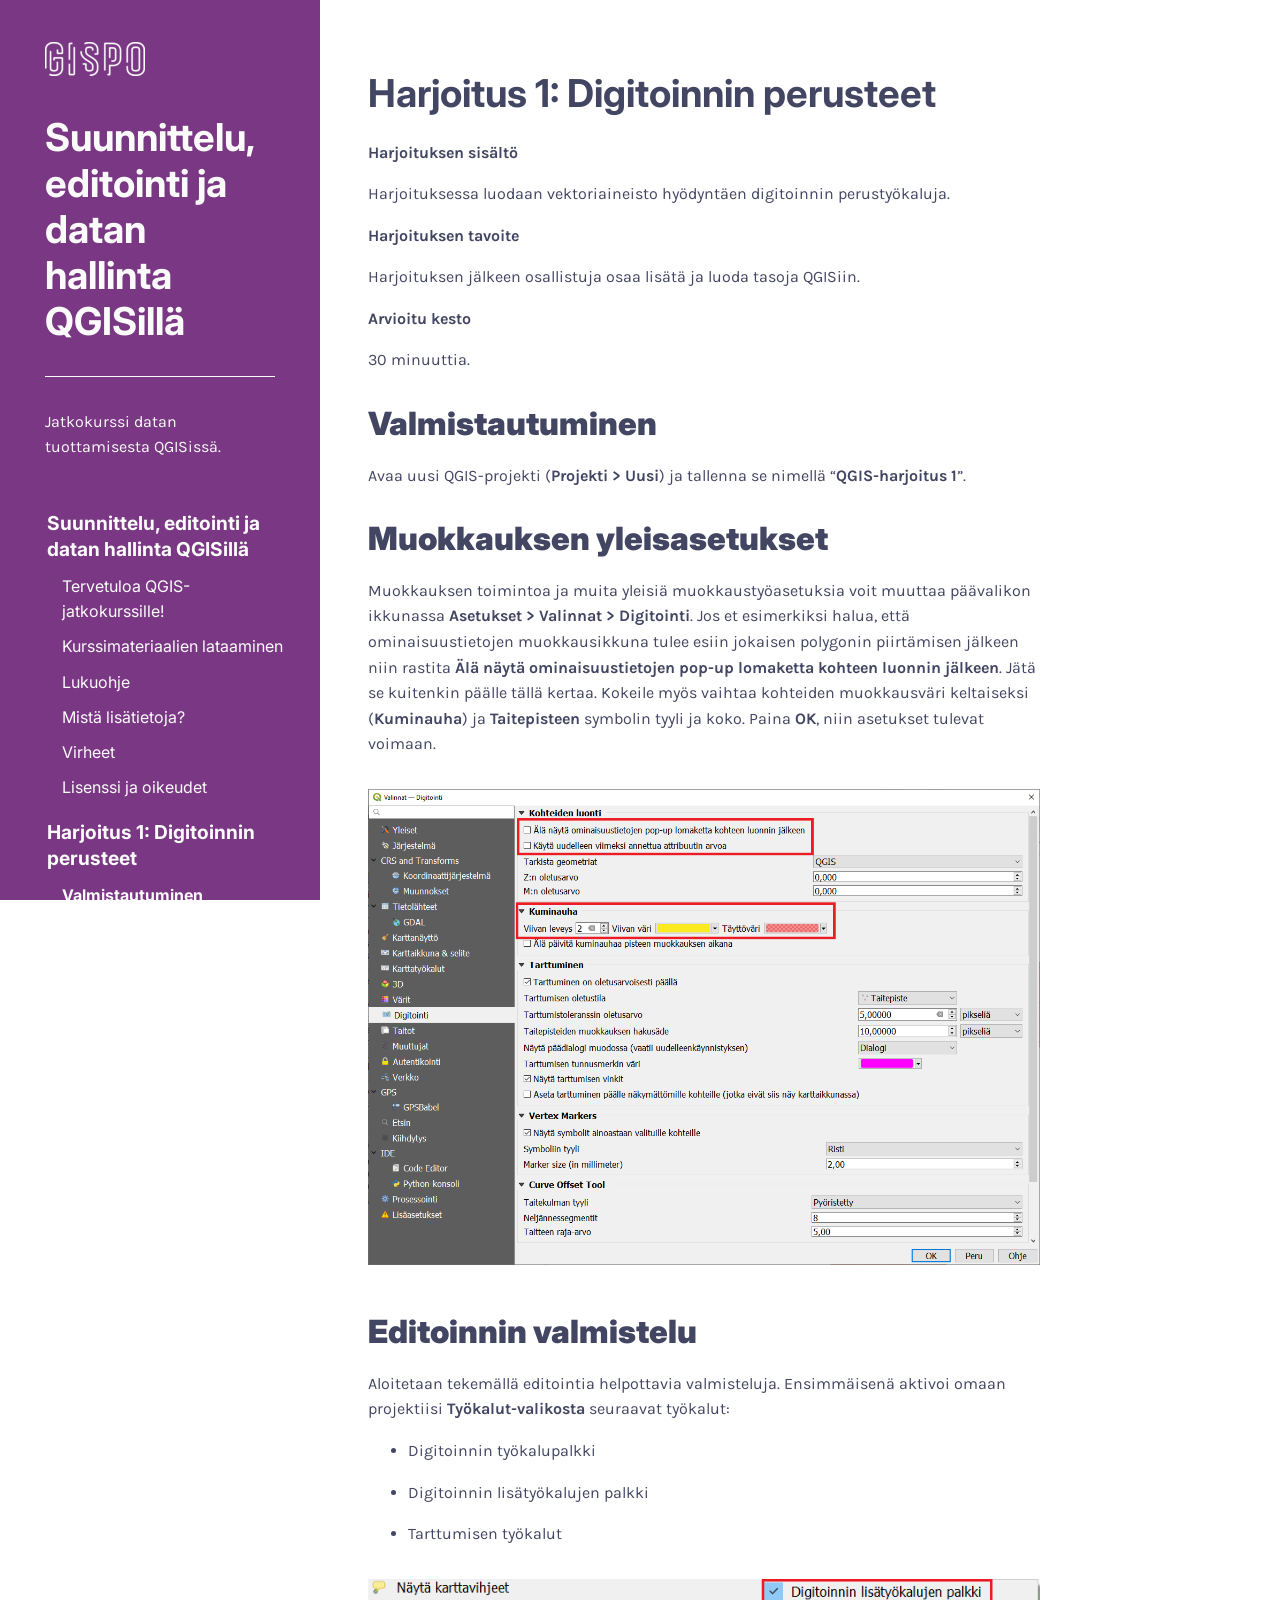
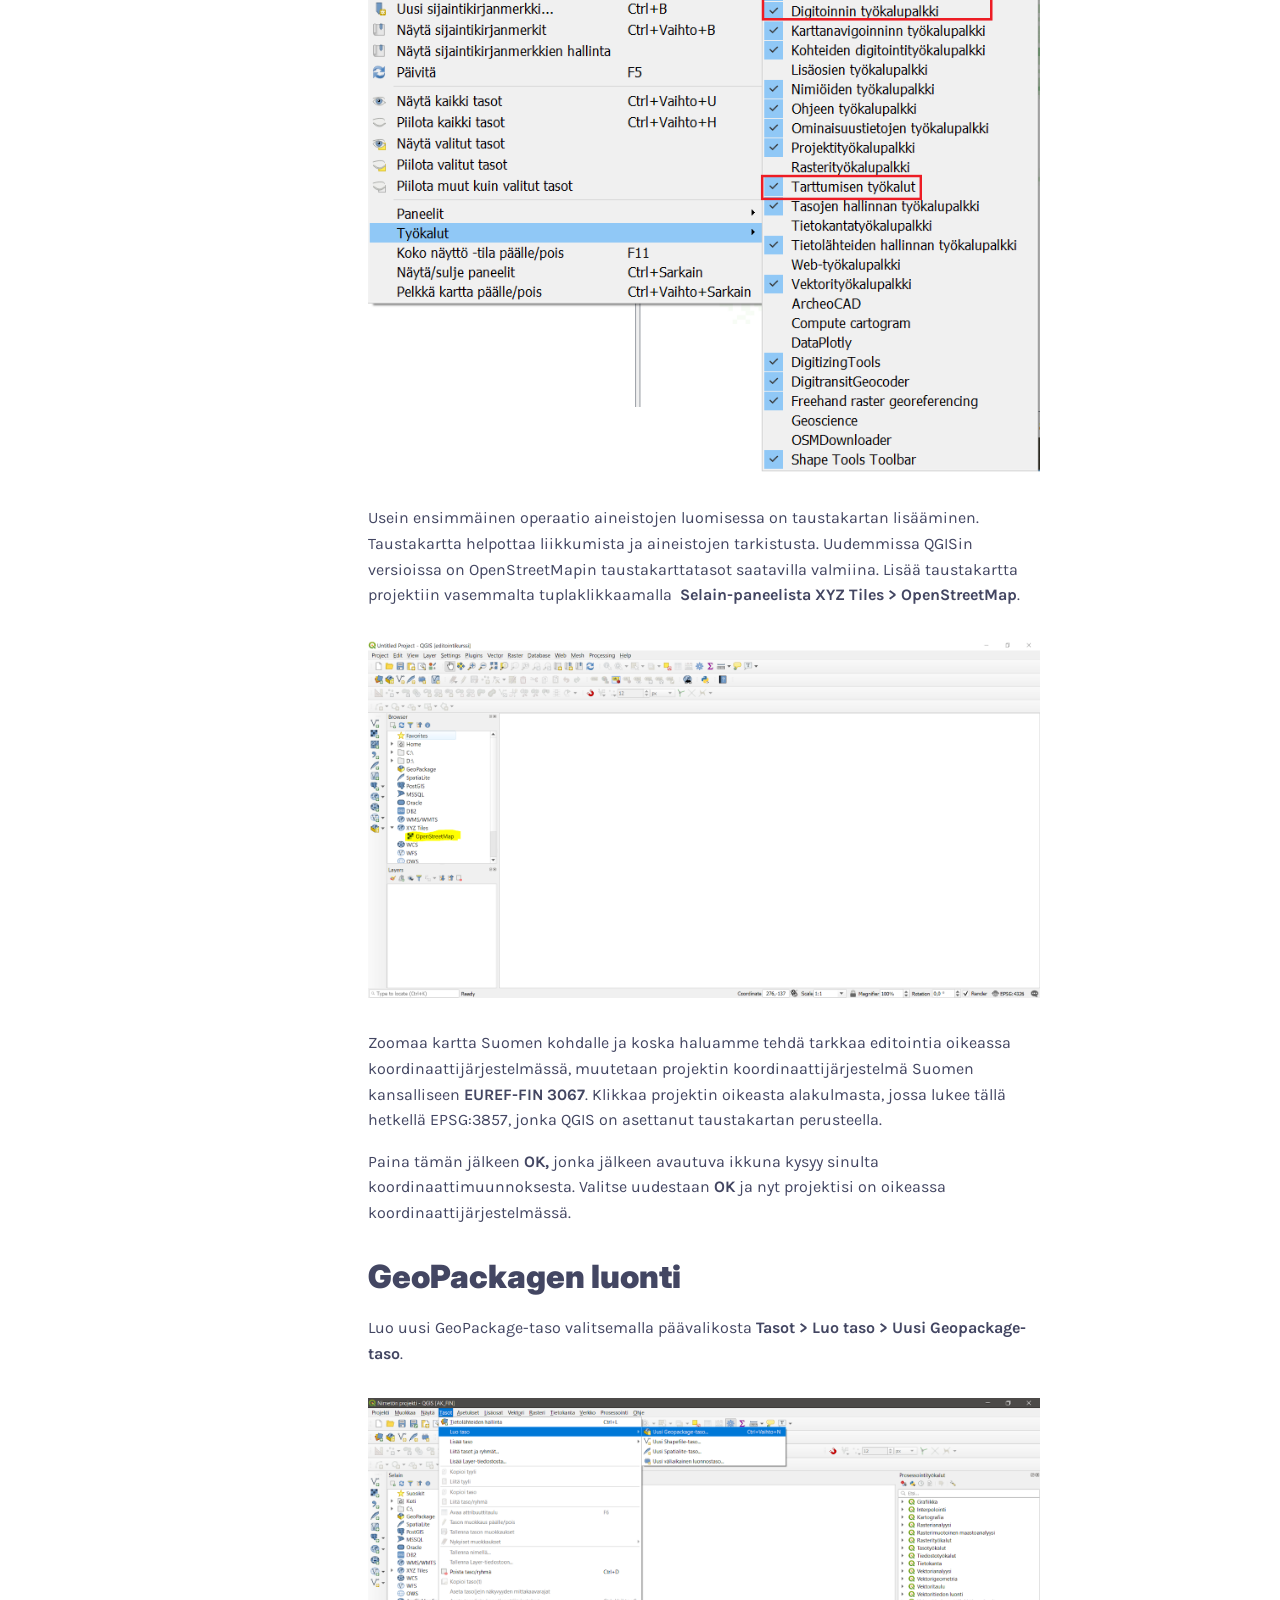
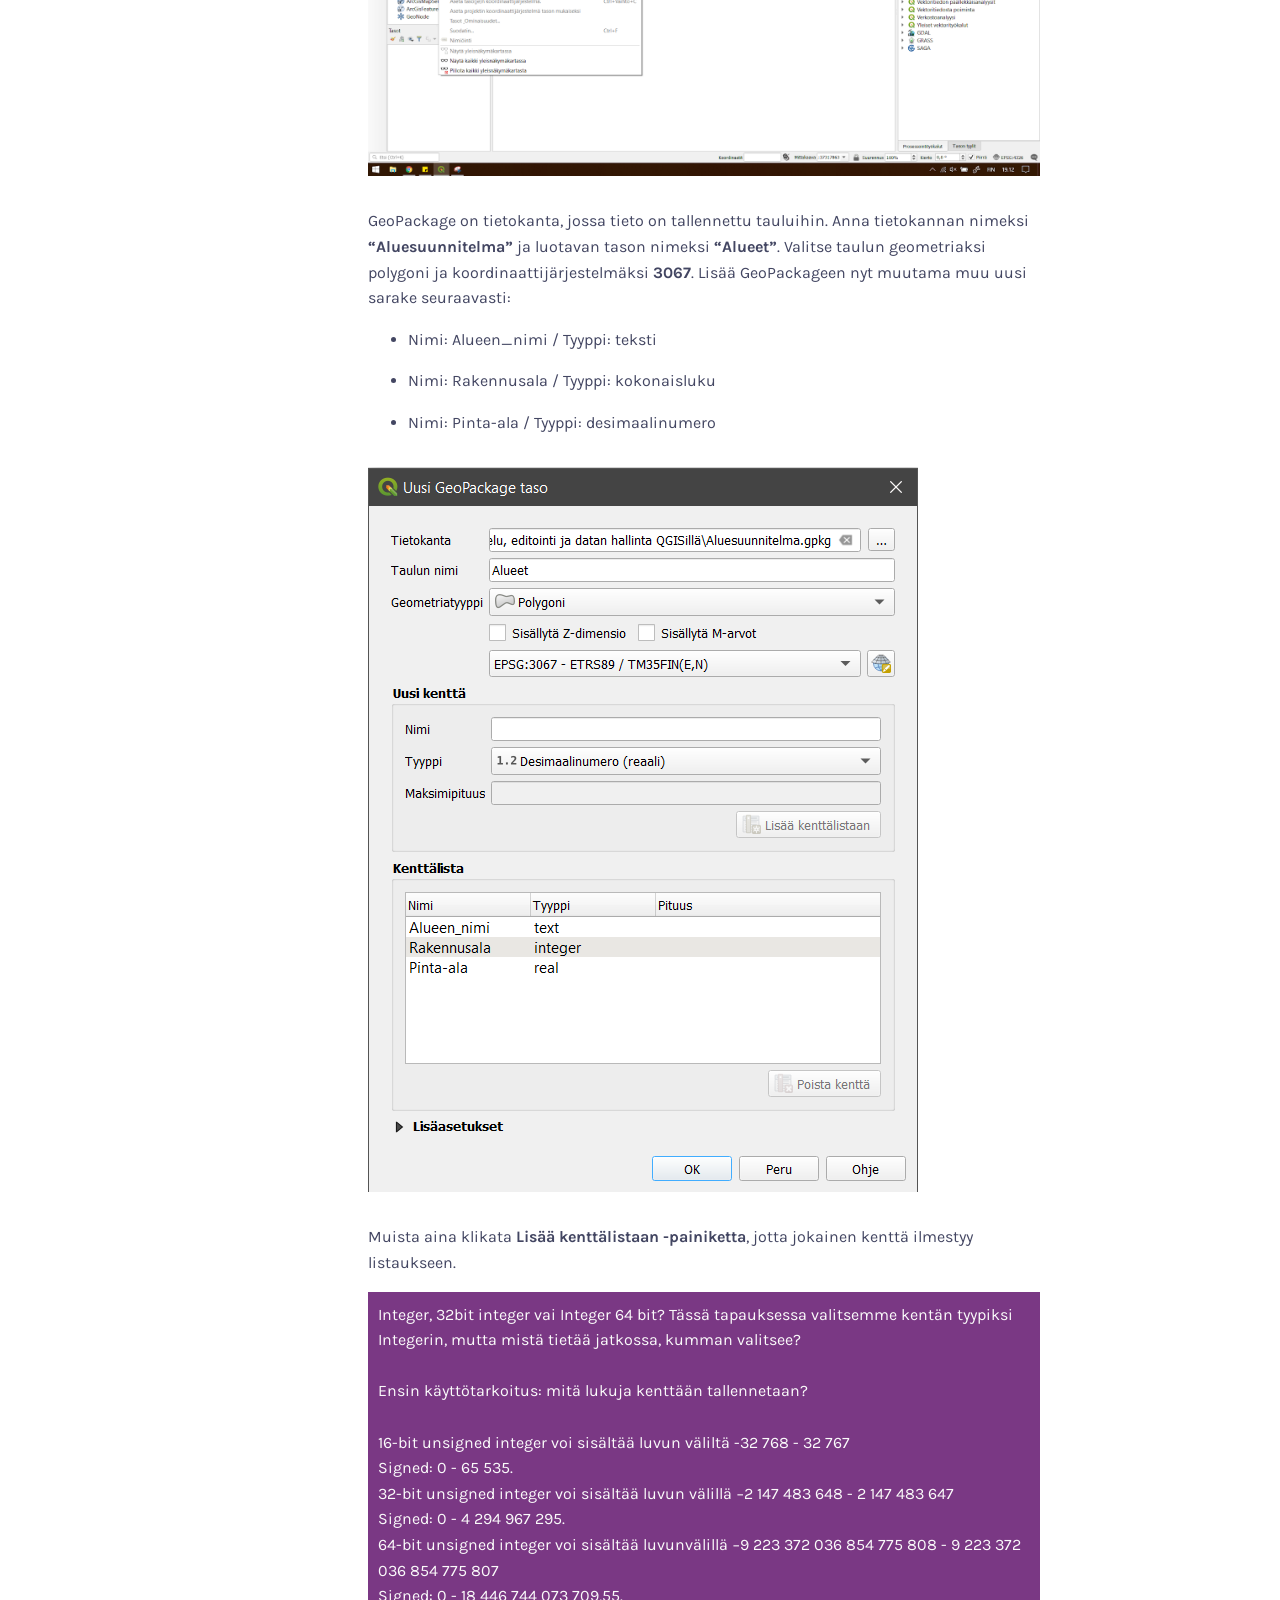
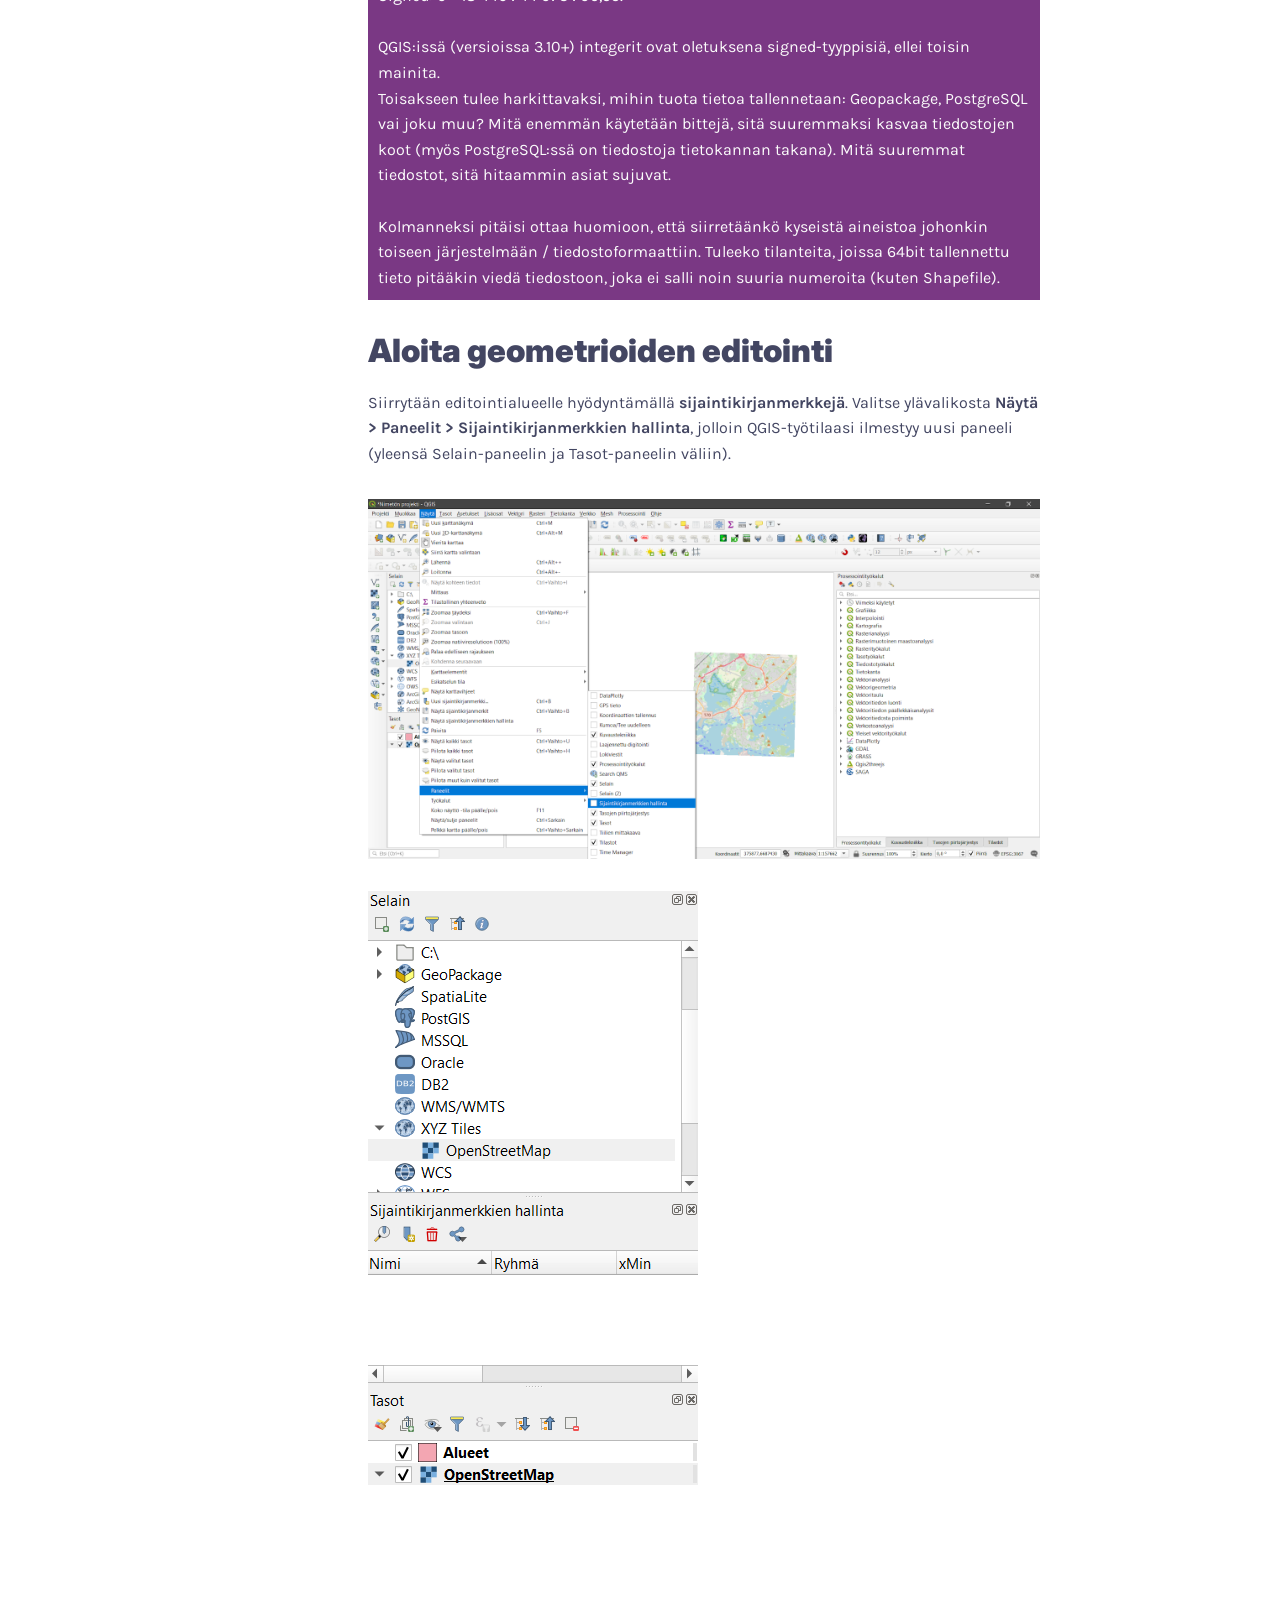
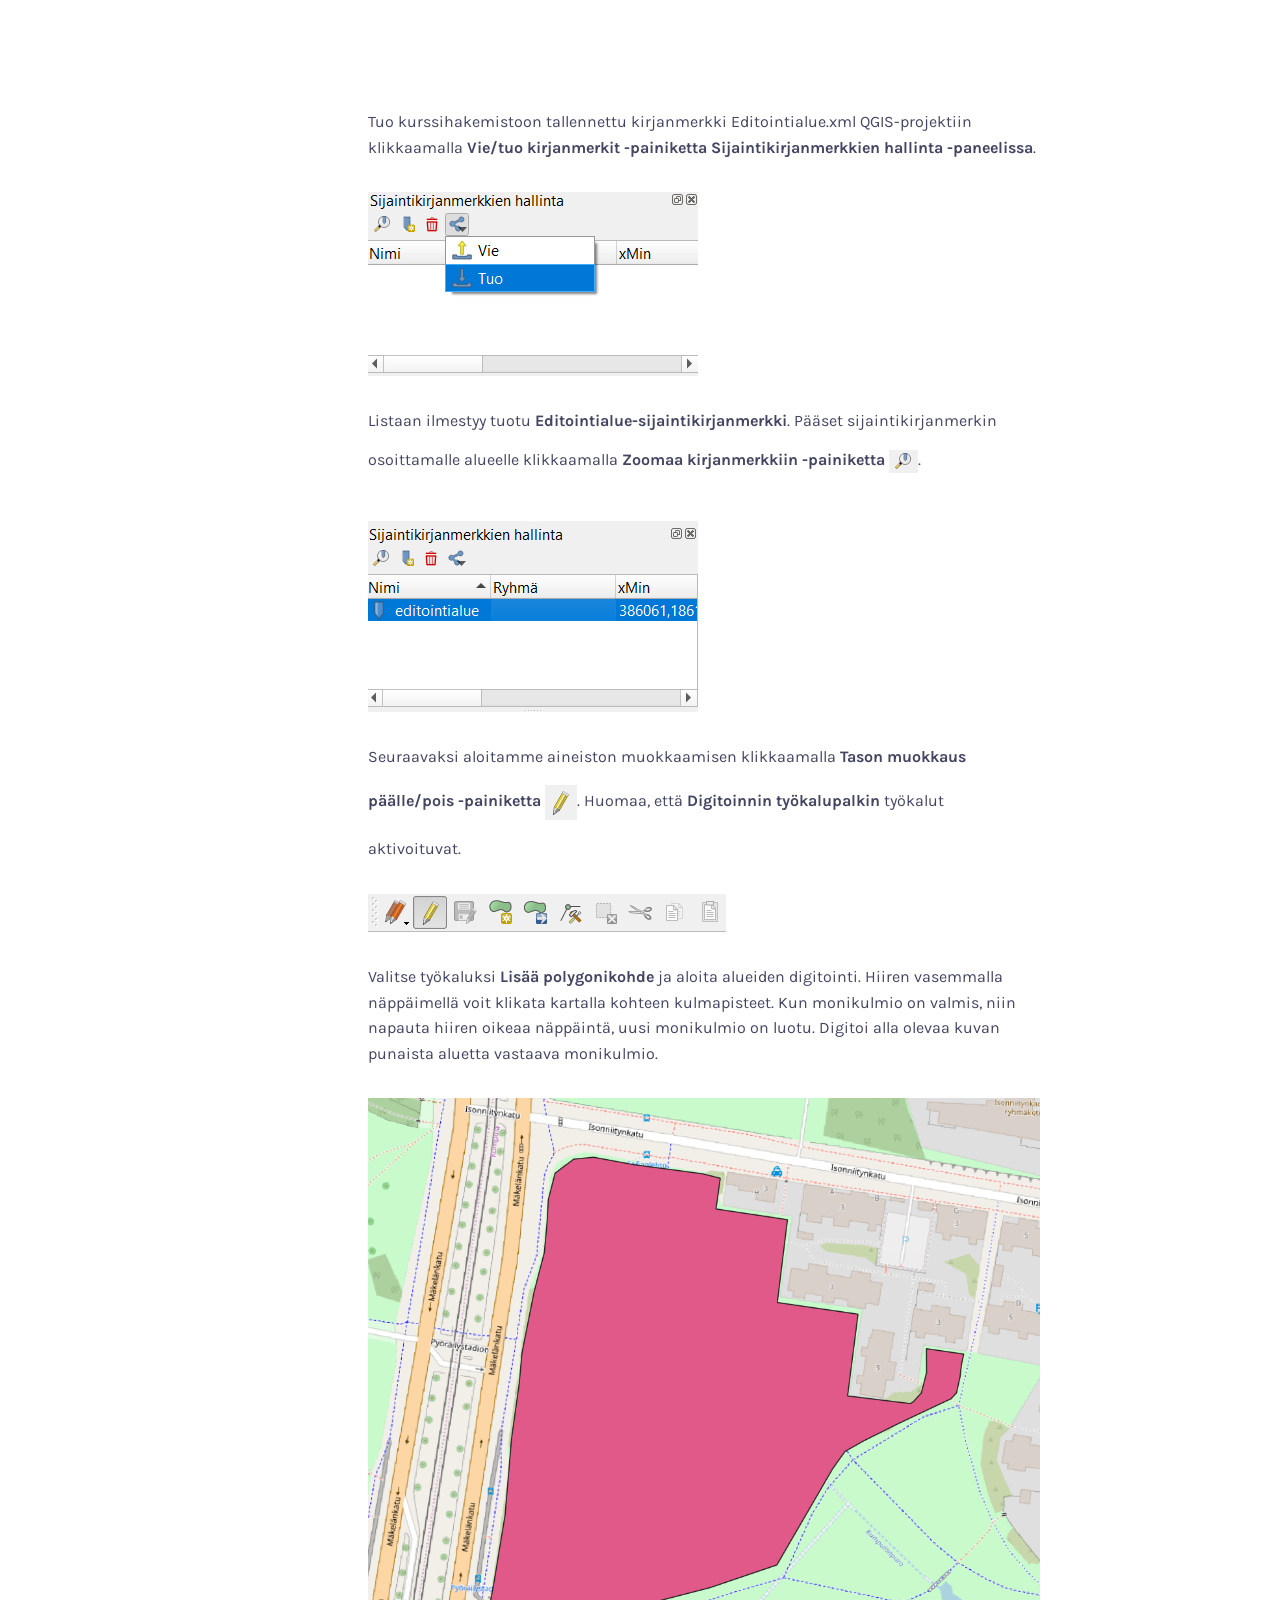
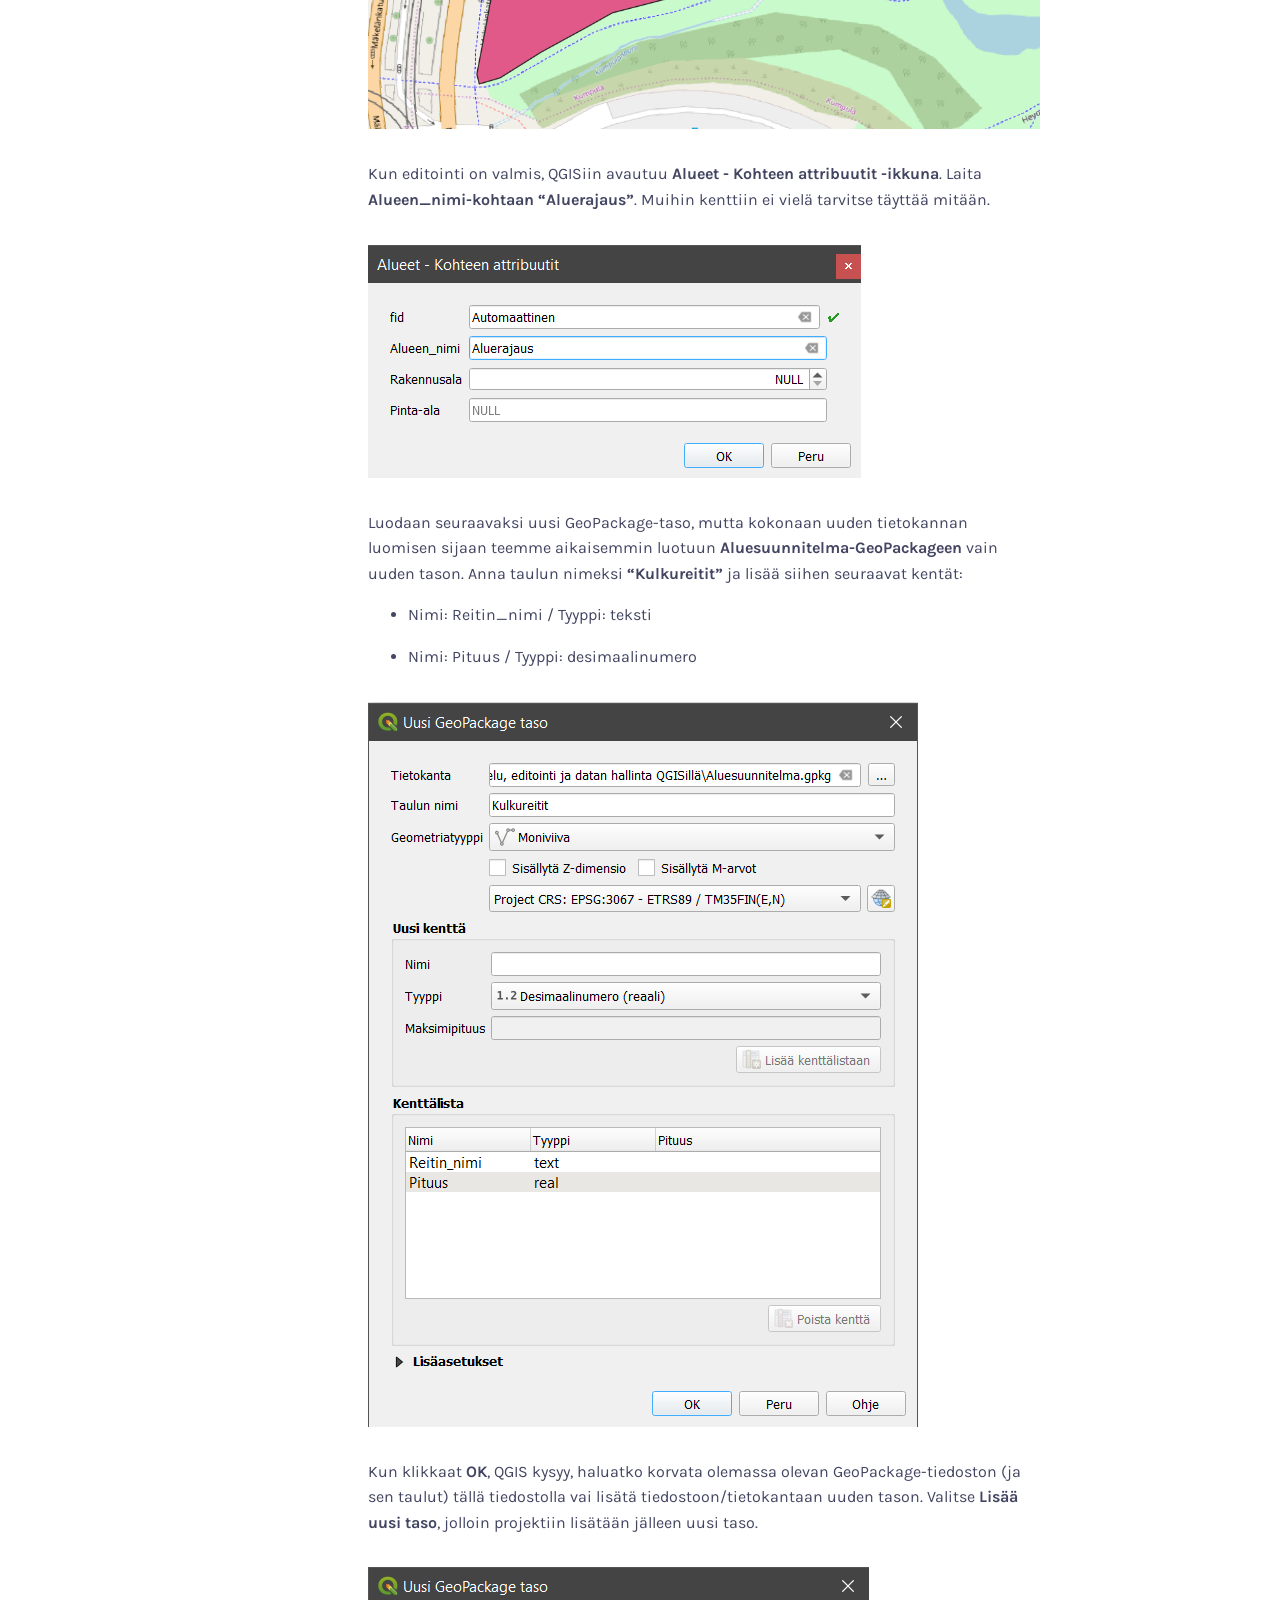
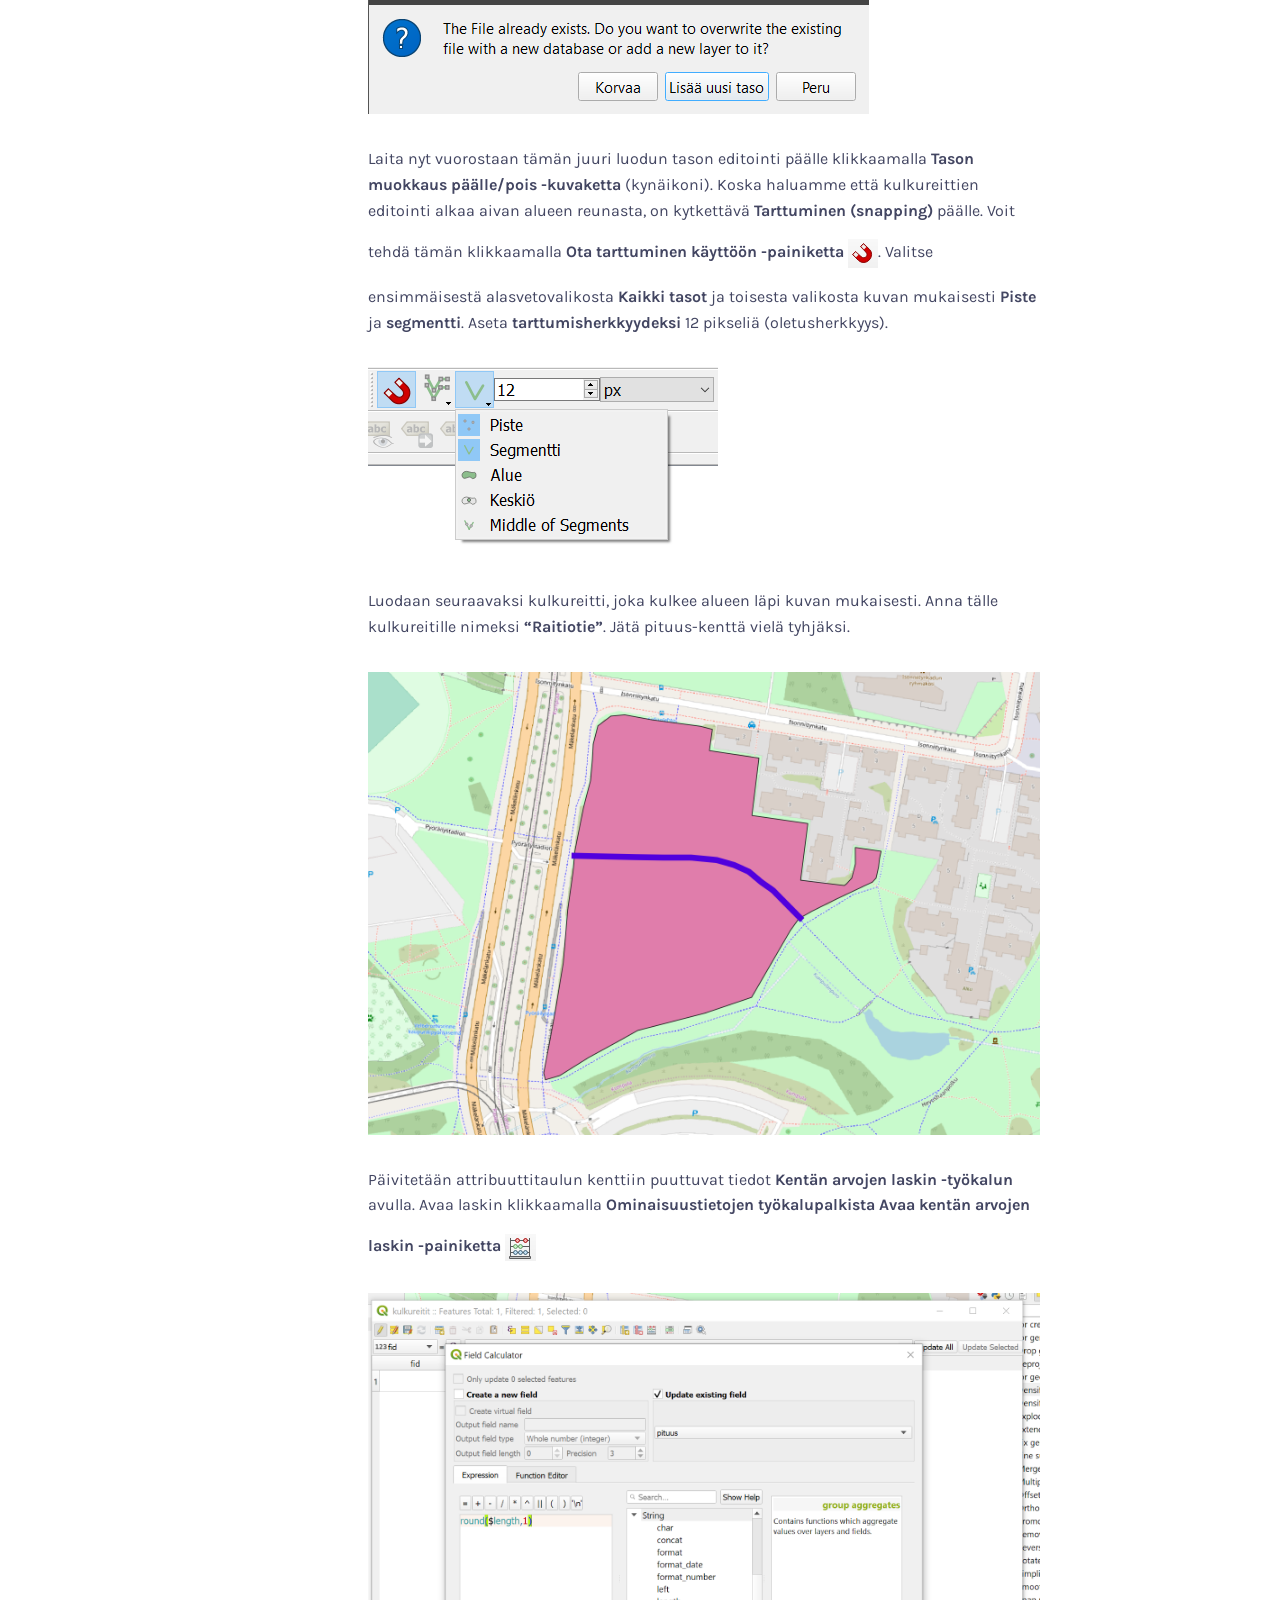
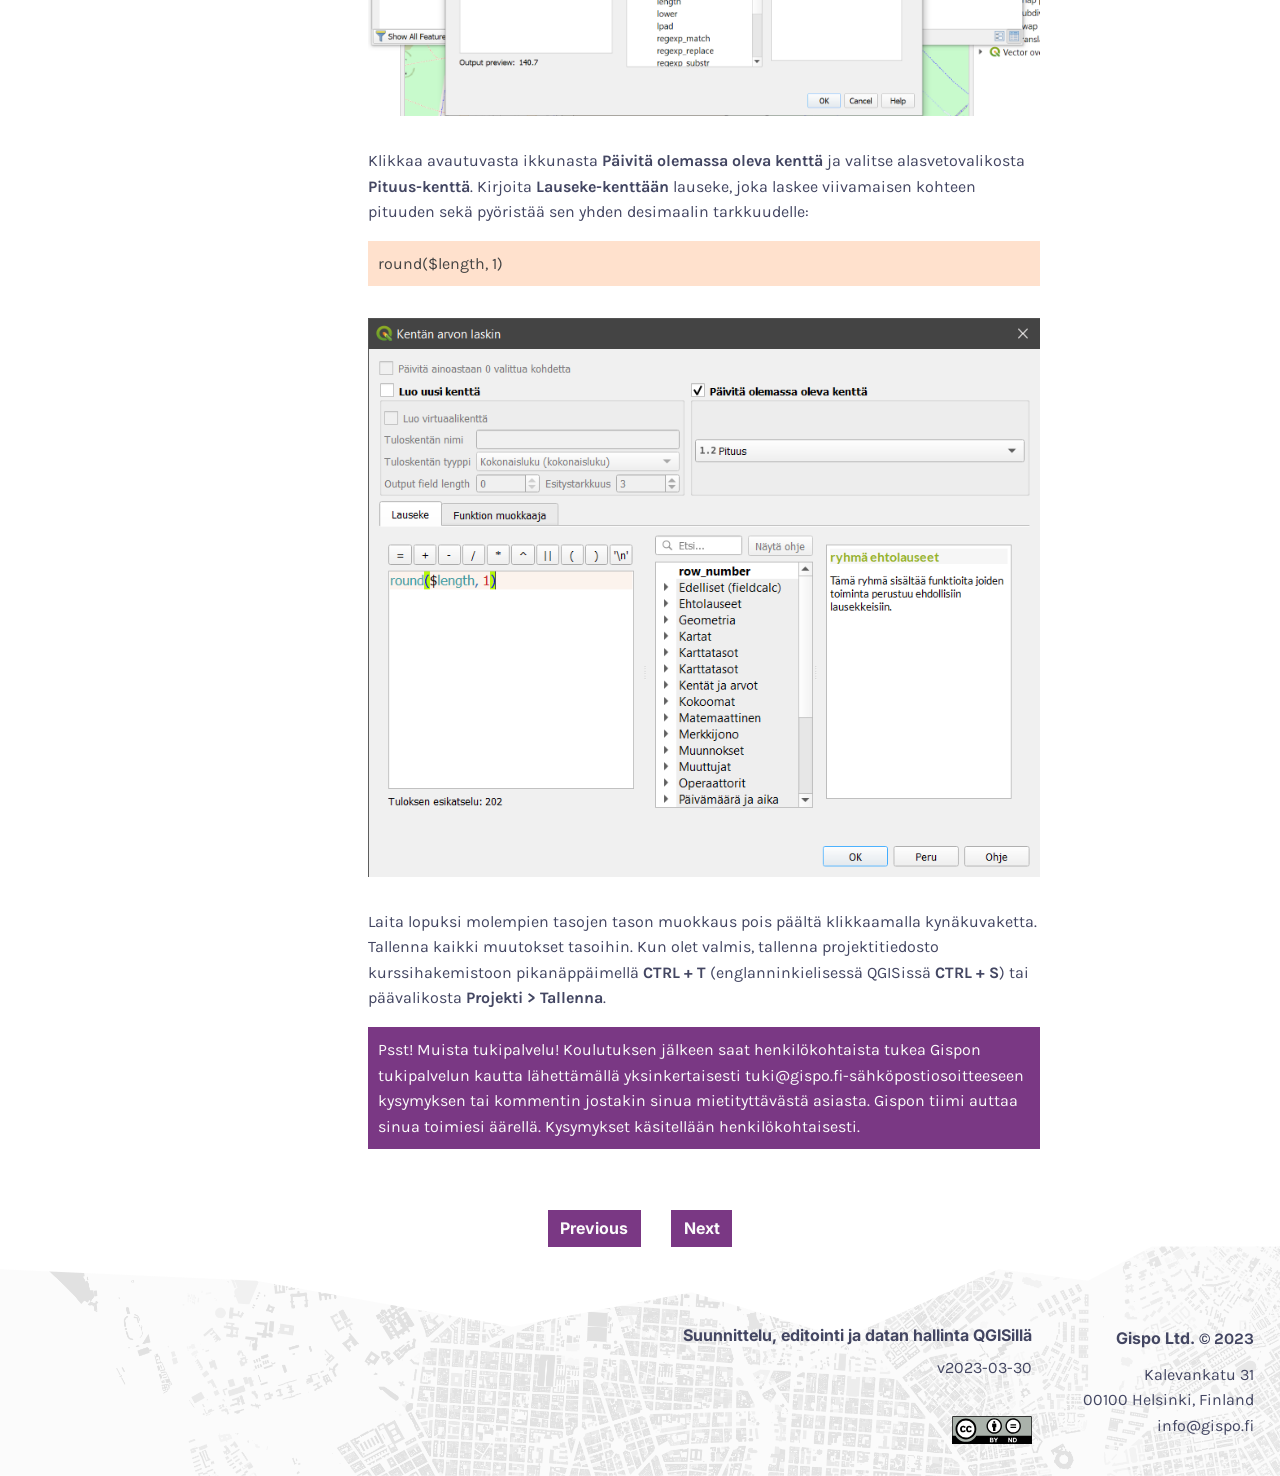
==== docs/2-harjoitus-1-digitoinnin-perusteet.html @ f2faaf87 "Update docs manually" ====
<!DOCTYPE html>
<html lang="" xml:lang="">
<head>

<!-- Based on TemplateMo 553 Xtra Blog: https://templatemo.com/tm-553-xtra-blog -->

<meta charset="utf-8" />
<meta name="generator" content="pandoc" />
<meta name="viewport" content="width=device-width, initial-scale=1" />
<meta property="og:title" content="2 Harjoitus 1: Digitoinnin perusteet | Suunnittelu, editointi ja datan hallinta QGISillä" />
<meta property="og:type" content="book" />





<meta name="author" content="Gispo Oy." />

<meta name="date" content="2023-03-30" />


<meta name="description" content="2 Harjoitus 1: Digitoinnin perusteet | Suunnittelu, editointi ja datan hallinta QGISillä">

<title>2 Harjoitus 1: Digitoinnin perusteet | Suunnittelu, editointi ja datan hallinta QGISillä</title>

<script src="libs/header-attrs-2.11/header-attrs.js"></script>
<script src="libs/accessible-code-block-0.0.1/empty-anchor.js"></script>



<link rel="stylesheet" href="custom.css" type="text/css" />

<link href="css/bootstrap.min.css" rel="stylesheet">
<link href="css/hamburgers.css" rel="stylesheet">

</head>

<body>


<div class="main-content">
<!-- special comment to mark beginning of title section for bookdown -->
<!-- bookdown comments must be in this order: title, toc, body -->

<div class="main-content-wrapper">

<div class="row">
<div class="col-sm-12">
<header class="main-toc sidebar" id="sidebar">
<div class="sidebar-wrapper">

<button class="navbar-toggle hamburger hamburger--collapse" id="navbar-toggle"
type="button" onclick="navToggle()" aria-label="Toggle navigation">
<span class="hamburger-box"><span class="hamburger-inner"></span></span>
</button>

<div class="sidebar-title-wrapper">
<img alt="Logo" width="100" src="img/gispo_white_sm.png" class="sidebar-logo">
<div class="sidebar-title"><h1>Suunnittelu, editointi ja datan hallinta QGISillä</h1></div>
<div class="abstract-sidebar"><p>Jatkokurssi datan tuottamisesta QGISissä.</p></div>
</div>

<nav class="sidebar-nav">
<div id="TOC" class="toc">
<ul>
<li><a href="index.html#suunnittelu-editointi-ja-datan-hallinta-qgisillä"><span class="toc-section-number">1</span> Suunnittelu, editointi ja datan hallinta QGISillä</a>
<ul>
<li><a href="index.html#tervetuloa-qgis-jatkokurssille"><span class="toc-section-number">1.1</span> Tervetuloa QGIS-jatkokurssille!</a></li>
<li><a href="index.html#kurssimateriaalien-lataaminen"><span class="toc-section-number">1.2</span> Kurssimateriaalien lataaminen</a></li>
<li><a href="index.html#lukuohje"><span class="toc-section-number">1.3</span> Lukuohje</a></li>
<li><a href="index.html#mistä-lisätietoja"><span class="toc-section-number">1.4</span> Mistä lisätietoja?</a></li>
<li><a href="index.html#virheet"><span class="toc-section-number">1.5</span> Virheet</a></li>
<li><a href="index.html#lisenssi-ja-oikeudet"><span class="toc-section-number">1.6</span> Lisenssi ja oikeudet</a></li>
</ul></li>
<li><a href="2-harjoitus-1-digitoinnin-perusteet.html#harjoitus-1-digitoinnin-perusteet"><span class="toc-section-number">2</span> Harjoitus 1: Digitoinnin perusteet</a>
<ul>
<li><a href="2-harjoitus-1-digitoinnin-perusteet.html#valmistautuminen"><span class="toc-section-number">2.1</span> <strong>Valmistautuminen</strong></a></li>
<li><a href="2-harjoitus-1-digitoinnin-perusteet.html#muokkauksen-yleisasetukset"><span class="toc-section-number">2.2</span> <strong>Muokkauksen yleisasetukset</strong></a></li>
<li><a href="2-harjoitus-1-digitoinnin-perusteet.html#editoinnin-valmistelu"><span class="toc-section-number">2.3</span> <strong>Editoinnin valmistelu</strong></a></li>
<li><a href="2-harjoitus-1-digitoinnin-perusteet.html#geopackagen-luonti"><span class="toc-section-number">2.4</span> <strong>GeoPackagen luonti</strong></a></li>
<li><a href="2-harjoitus-1-digitoinnin-perusteet.html#aloita-geometrioiden-editointi"><span class="toc-section-number">2.5</span> <strong>Aloita geometrioiden editointi</strong></a></li>
</ul></li>
<li><a href="3-harjoitus-2-edistyneet-digitointiominaisuudet.html#harjoitus-2-edistyneet-digitointiominaisuudet"><span class="toc-section-number">3</span> Harjoitus 2: Edistyneet digitointiominaisuudet</a>
<ul>
<li><a href="3-harjoitus-2-edistyneet-digitointiominaisuudet.html#valmistautuminen-1"><span class="toc-section-number">3.1</span> <strong>Valmistautuminen</strong></a></li>
<li><a href="3-harjoitus-2-edistyneet-digitointiominaisuudet.html#kohteisiin-tarttuminen-snapping-ja-rakennustila-construction-mode"><span class="toc-section-number">3.2</span> <strong>Kohteisiin tarttuminen (snapping) ja rakennustila (construction mode)</strong></a></li>
<li><a href="3-harjoitus-2-edistyneet-digitointiominaisuudet.html#rakentamistila"><span class="toc-section-number">3.3</span> <strong>Rakentamistila</strong></a></li>
<li><a href="3-harjoitus-2-edistyneet-digitointiominaisuudet.html#rakennuksen-piirto-apuviivojen-avulla"><span class="toc-section-number">3.4</span> <strong>Rakennuksen piirto apuviivojen avulla</strong></a>
<ul>
<li><a href="3-harjoitus-2-edistyneet-digitointiominaisuudet.html#sitten-vain-harjoittelemaan."><span class="toc-section-number">3.4.1</span> <strong>Sitten vain harjoittelemaan….</strong></a></li>
</ul></li>
<li><a href="3-harjoitus-2-edistyneet-digitointiominaisuudet.html#suorakulmaisen-polygonin-piirtäminen"><span class="toc-section-number">3.5</span> <strong>Suorakulmaisen polygonin piirtäminen</strong></a></li>
<li><a href="3-harjoitus-2-edistyneet-digitointiominaisuudet.html#tehtävä-rakennus-3540-m-tontin-rajan-suuntaisesti-etäisyys-rajaan-15-m"><span class="toc-section-number">3.6</span> <strong>Tehtävä: “Rakennus 35×40 m tontin rajan suuntaisesti, etäisyys rajaan 15 m”</strong></a></li>
<li><a href="3-harjoitus-2-edistyneet-digitointiominaisuudet.html#case-rakennusala-tontille-polygonin-kopiointi-toiseksi-itseään-pienemmäksi"><span class="toc-section-number">3.7</span> <strong>Case rakennusala tontille: polygonin kopiointi toiseksi itseään pienemmäksi</strong></a></li>
<li><a href="3-harjoitus-2-edistyneet-digitointiominaisuudet.html#lisätehtävä-lisää-rakennukset-tasolle-funktio-jolla-pinta-ala-tieto-päivittyy-automaattisesti"><span class="toc-section-number">3.8</span> Lisätehtävä: Lisää Rakennukset tasolle funktio, jolla pinta-ala tieto päivittyy automaattisesti</a></li>
<li><a href="3-harjoitus-2-edistyneet-digitointiominaisuudet.html#lopuksi"><span class="toc-section-number">3.9</span> <strong>Lopuksi</strong></a></li>
</ul></li>
<li><a href="4-harjoitus-3-relaatiot.html#harjoitus-3-relaatiot"><span class="toc-section-number">4</span> Harjoitus 3: Relaatiot</a>
<ul>
<li><a href="4-harjoitus-3-relaatiot.html#valmistautuminen-2"><span class="toc-section-number">4.1</span> <strong>Valmistautuminen</strong></a></li>
<li><a href="4-harjoitus-3-relaatiot.html#aineistojen-valmistelu"><span class="toc-section-number">4.2</span> <strong>Aineistojen valmistelu</strong></a></li>
<li><a href="4-harjoitus-3-relaatiot.html#editointi-relaatioita-hyödyntämällä"><span class="toc-section-number">4.3</span> <strong>Editointi relaatioita hyödyntämällä</strong></a></li>
<li><a href="4-harjoitus-3-relaatiot.html#relaatioiden-sisäiset-säännöt"><span class="toc-section-number">4.4</span> <strong>Relaatioiden sisäiset säännöt</strong></a></li>
<li><a href="4-harjoitus-3-relaatiot.html#lisätehtävä-automaattisesti-täydentyvät-arvot"><span class="toc-section-number">4.5</span> <strong>Lisätehtävä: automaattisesti täydentyvät arvot</strong></a></li>
</ul></li>
<li><a href="5-harjoitus-4-topologia-ja-geometria.html#harjoitus-4-topologia-ja-geometria"><span class="toc-section-number">5</span> Harjoitus 4: Topologia ja geometria</a>
<ul>
<li><a href="5-harjoitus-4-topologia-ja-geometria.html#valmistautuminen-3"><span class="toc-section-number">5.1</span> <strong>Valmistautuminen</strong></a></li>
<li><a href="5-harjoitus-4-topologia-ja-geometria.html#virheellisen-aineiston-tuonti-qgisiin"><span class="toc-section-number">5.2</span> <strong>Virheellisen aineiston tuonti QGISiin</strong></a></li>
<li><a href="5-harjoitus-4-topologia-ja-geometria.html#tarkista-kelpoisuus-check-validity"><span class="toc-section-number">5.3</span> <strong>Tarkista kelpoisuus (Check validity)</strong></a></li>
<li><a href="5-harjoitus-4-topologia-ja-geometria.html#topologian-tarkastaja-topology-checker"><span class="toc-section-number">5.4</span> <strong>Topologian tarkastaja (Topology checker)</strong></a></li>
<li><a href="5-harjoitus-4-topologia-ja-geometria.html#tarkista-geometriat-geometry-checker"><span class="toc-section-number">5.5</span> <strong>Tarkista geometriat (Geometry checker)</strong></a></li>
<li><a href="5-harjoitus-4-topologia-ja-geometria.html#geometrian-ja-topologian-validointi-tasoa-muokattaessa"><span class="toc-section-number">5.6</span> <strong>Geometrian ja topologian validointi tasoa muokattaessa</strong></a></li>
</ul></li>
<li><a href="6-harjoitus-5-geokoodaus.html#harjoitus-5-geokoodaus"><span class="toc-section-number">6</span> Harjoitus 5: Geokoodaus</a>
<ul>
<li><a href="6-harjoitus-5-geokoodaus.html#valmistautuminen-4"><span class="toc-section-number">6.1</span> <strong>Valmistautuminen</strong></a></li>
<li><a href="6-harjoitus-5-geokoodaus.html#geocoding--lisäosa"><span class="toc-section-number">6.2</span> <strong>GeoCoding -lisäosa</strong></a></li>
<li><a href="6-harjoitus-5-geokoodaus.html#digitransit.fi-geocoder"><span class="toc-section-number">6.3</span> <strong>DigiTransit.fi Geocoder</strong></a></li>
</ul></li>
</ul>
</div>
</nav>
</div>
</header>
</div>
</div>
<div class="row">
<div class="col-sm-12">
<div id="harjoitus-1-digitoinnin-perusteet" class="section level1" number="2">
<h1><span class="header-section-number">2</span> Harjoitus 1: Digitoinnin perusteet</h1>
<p><strong>Harjoituksen sisältö</strong></p>
<p>Harjoituksessa luodaan vektoriaineisto hyödyntäen digitoinnin perustyökaluja.</p>
<p><strong>Harjoituksen tavoite</strong></p>
<p>Harjoituksen jälkeen osallistuja osaa lisätä ja luoda tasoja QGISiin.</p>
<p><strong>Arvioitu kesto</strong></p>
<p>30 minuuttia.</p>
<div id="valmistautuminen" class="section level2" number="2.1">
<h2><span class="header-section-number">2.1</span> <strong>Valmistautuminen</strong></h2>
<p>Avaa uusi QGIS-projekti (<strong>Projekti &gt; Uusi</strong>) ja tallenna se nimellä “<strong>QGIS-harjoitus 1</strong>”.</p>
</div>
<div id="muokkauksen-yleisasetukset" class="section level2" number="2.2">
<h2><span class="header-section-number">2.2</span> <strong>Muokkauksen yleisasetukset</strong></h2>
<p>Muokkauksen toimintoa ja muita yleisiä muokkaustyöasetuksia voit muuttaa päävalikon ikkunassa <strong>Asetukset &gt; Valinnat &gt; Digitointi</strong>. Jos et esimerkiksi halua, että ominaisuustietojen muokkausikkuna tulee esiin jokaisen polygonin piirtämisen jälkeen niin rastita <strong>Älä näytä ominaisuustietojen pop-up lomaketta kohteen luonnin jälkeen</strong>. Jätä se kuitenkin päälle tällä kertaa. Kokeile myös vaihtaa kohteiden muokkausväri keltaiseksi (<strong>Kuminauha</strong>) ja <strong>Taitepisteen</strong> symbolin tyyli ja koko. Paina <strong>OK</strong>, niin asetukset tulevat voimaan.</p>
<p><img src="img/harjoitus_1/image1.png" /></p>
</div>
<div id="editoinnin-valmistelu" class="section level2" number="2.3">
<h2><span class="header-section-number">2.3</span> <strong>Editoinnin valmistelu</strong></h2>
<p>Aloitetaan tekemällä editointia helpottavia valmisteluja. Ensimmäisenä aktivoi omaan projektiisi <strong>Työkalut-valikosta</strong> seuraavat työkalut:</p>
<ul>
<li><p>Digitoinnin työkalupalkki</p></li>
<li><p>Digitoinnin lisätyökalujen palkki</p></li>
<li><p>Tarttumisen työkalut<br />
</p></li>
</ul>
<p><img src="img/harjoitus_1/image2.png" /></p>
<p>Usein ensimmäinen operaatio aineistojen luomisessa on taustakartan lisääminen. Taustakartta helpottaa liikkumista ja aineistojen tarkistusta. Uudemmissa QGISin versioissa on OpenStreetMapin taustakarttatasot saatavilla valmiina. Lisää taustakartta projektiin vasemmalta tuplaklikkaamalla  <strong>Selain-paneelista XYZ Tiles &gt; OpenStreetMap</strong>.</p>
<p><img src="img/harjoitus_1/image3.png" /></p>
<p>Zoomaa kartta Suomen kohdalle ja koska haluamme tehdä tarkkaa editointia oikeassa koordinaattijärjestelmässä, muutetaan projektin koordinaattijärjestelmä Suomen kansalliseen <strong>EUREF-FIN 3067</strong>. Klikkaa projektin oikeasta alakulmasta, jossa lukee tällä hetkellä EPSG:3857, jonka QGIS on asettanut taustakartan perusteella.</p>
<p>Paina tämän jälkeen <strong>OK,</strong> jonka jälkeen avautuva ikkuna kysyy sinulta koordinaattimuunnoksesta. Valitse uudestaan <strong>OK</strong> ja nyt projektisi on oikeassa koordinaattijärjestelmässä.</p>
</div>
<div id="geopackagen-luonti" class="section level2" number="2.4">
<h2><span class="header-section-number">2.4</span> <strong>GeoPackagen luonti</strong></h2>
<p>Luo uusi GeoPackage-taso valitsemalla päävalikosta <strong>Tasot &gt; Luo taso &gt; Uusi Geopackage-taso</strong>.</p>
<p><img src="img/harjoitus_1/image4.png" /></p>
<p>GeoPackage on tietokanta, jossa tieto on tallennettu tauluihin. Anna tietokannan nimeksi <strong>“Aluesuunnitelma”</strong> ja luotavan tason nimeksi <strong>“Alueet”</strong>. Valitse taulun geometriaksi polygoni ja koordinaattijärjestelmäksi <strong>3067</strong>. Lisää GeoPackageen nyt muutama muu uusi sarake seuraavasti:</p>
<ul>
<li><p>Nimi: Alueen_nimi / Tyyppi: teksti</p></li>
<li><p>Nimi: Rakennusala / Tyyppi: kokonaisluku</p></li>
<li><p>Nimi: Pinta-ala / Tyyppi: desimaalinumero</p></li>
</ul>
<p><img src="img/harjoitus_1/image5.png" /></p>
<p>Muista aina klikata <strong>Lisää kenttälistaan -painiketta</strong>, jotta jokainen kenttä ilmestyy listaukseen.</p>
<div class="hint-box">
<p>Integer, 32bit integer vai Integer 64 bit? Tässä tapauksessa valitsemme kentän tyypiksi Integerin, mutta mistä tietää jatkossa, kumman valitsee?<br />
<br />
Ensin käyttötarkoitus: mitä lukuja kenttään tallennetaan?<br />
<br />
16-bit unsigned integer voi sisältää luvun väliltä -32 768 - 32 767<br />
Signed: 0 - 65 535.<br />
32-bit unsigned integer voi sisältää luvun välillä −2 147 483 648 - 2 147 483 647<br />
Signed: 0 - 4 294 967 295.<br />
64-bit unsigned integer voi sisältää luvunvälillä −9 223 372 036 854 775 808 - 9 223 372 036 854 775 807<br />
Signed: 0 - 18 446 744 073 709,55.<br />
<br />
QGIS:issä (versioissa 3.10+) integerit ovat oletuksena signed-tyyppisiä, ellei toisin mainita.<br />
Toisakseen tulee harkittavaksi, mihin tuota tietoa tallennetaan: Geopackage, PostgreSQL vai joku muu? Mitä enemmän käytetään bittejä, sitä suuremmaksi kasvaa tiedostojen koot (myös PostgreSQL:ssä on tiedostoja tietokannan takana). Mitä suuremmat tiedostot, sitä hitaammin asiat sujuvat.<br />
<br />
Kolmanneksi pitäisi ottaa huomioon, että siirretäänkö kyseistä aineistoa johonkin toiseen järjestelmään / tiedostoformaattiin. Tuleeko tilanteita, joissa 64bit tallennettu tieto pitääkin viedä tiedostoon, joka ei salli noin suuria numeroita (kuten Shapefile).<br />
</p>
</div>
</div>
<div id="aloita-geometrioiden-editointi" class="section level2" number="2.5">
<h2><span class="header-section-number">2.5</span> <strong>Aloita geometrioiden editointi</strong></h2>
<p>Siirrytään editointialueelle hyödyntämällä <strong>sijaintikirjanmerkkejä</strong>. Valitse ylävalikosta <strong>Näytä &gt; Paneelit &gt; Sijaintikirjanmerkkien hallinta</strong>, jolloin QGIS-työtilaasi ilmestyy uusi paneeli (yleensä Selain-paneelin ja Tasot-paneelin väliin).</p>
<p><img src="img/harjoitus_1/image6.png" /><img src="img/harjoitus_1/image7.png" /></p>
<p>Tuo kurssihakemistoon tallennettu kirjanmerkki Editointialue.xml QGIS-projektiin klikkaamalla <strong>Vie/tuo kirjanmerkit -painiketta Sijaintikirjanmerkkien hallinta -paneelissa</strong>.</p>
<p><img src="img/harjoitus_1/image8.png" /></p>
<p>Listaan ilmestyy tuotu <strong>Editointialue-sijaintikirjanmerkki</strong>. Pääset sijaintikirjanmerkin osoittamalle alueelle klikkaamalla <strong>Zoomaa kirjanmerkkiin -painiketta</strong> <img src="img/harjoitus_1/image9.png" />.</p>
<p><img src="img/harjoitus_1/image10.png" /></p>
<p>Seuraavaksi aloitamme aineiston muokkaamisen klikkaamalla <strong>Tason muokkaus päälle/pois -painiketta</strong> <img src="img/harjoitus_1/image11.png" />. Huomaa, että <strong>Digitoinnin työkalupalkin</strong> työkalut aktivoituvat. </p>
<p><img src="img/harjoitus_1/image12.png" /></p>
<p>Valitse työkaluksi <strong>Lisää polygonikohde</strong> ja aloita alueiden digitointi. Hiiren vasemmalla näppäimellä voit klikata kartalla kohteen kulmapisteet. Kun monikulmio on valmis, niin napauta hiiren oikeaa näppäintä, uusi monikulmio on luotu. Digitoi alla olevaa kuvan punaista aluetta vastaava monikulmio.</p>
<p><img src="img/harjoitus_1/image13.png" /></p>
<p>Kun editointi on valmis, QGISiin avautuu <strong>Alueet - Kohteen attribuutit -ikkuna</strong>. Laita <strong>Alueen_nimi-kohtaan “Aluerajaus”</strong>. Muihin kenttiin ei vielä tarvitse täyttää mitään.</p>
<p><img src="img/harjoitus_1/image14.png" /></p>
<p>Luodaan seuraavaksi uusi GeoPackage-taso, mutta kokonaan uuden tietokannan luomisen sijaan teemme aikaisemmin luotuun <strong>Aluesuunnitelma-GeoPackageen</strong> vain uuden tason. Anna taulun nimeksi <strong>“Kulkureitit”</strong> ja lisää siihen seuraavat kentät:</p>
<ul>
<li><p>Nimi: Reitin_nimi / Tyyppi: teksti</p></li>
<li><p>Nimi: Pituus / Tyyppi: desimaalinumero</p></li>
</ul>
<p><img src="img/harjoitus_1/image15.png" /></p>
<p>Kun klikkaat <strong>OK</strong>, QGIS kysyy, haluatko korvata olemassa olevan GeoPackage-tiedoston (ja sen taulut) tällä tiedostolla vai lisätä tiedostoon/tietokantaan uuden tason. Valitse <strong>Lisää uusi taso</strong>, jolloin projektiin lisätään jälleen uusi taso.</p>
<p><img src="img/harjoitus_1/image16.png" /></p>
<p>Laita nyt vuorostaan tämän juuri luodun tason editointi päälle klikkaamalla <strong>Tason muokkaus päälle/pois -kuvaketta</strong> (kynäikoni). Koska haluamme että kulkureittien editointi alkaa aivan alueen reunasta, on kytkettävä <strong>Tarttuminen (snapping)</strong> päälle. Voit tehdä tämän klikkaamalla <strong>Ota tarttuminen käyttöön -painiketta</strong> <img src="img/harjoitus_1/image17.png" />. Valitse ensimmäisestä alasvetovalikosta <strong>Kaikki tasot</strong> ja toisesta valikosta kuvan mukaisesti <strong>Piste</strong> ja <strong>segmentti</strong>. Aseta <strong>tarttumisherkkyydeksi</strong> 12 pikseliä (oletusherkkyys).</p>
<p><img src="img/harjoitus_1/image18.png" /></p>
<p>Luodaan seuraavaksi kulkureitti, joka kulkee alueen läpi kuvan mukaisesti. Anna tälle kulkureitille nimeksi <strong>“Raitiotie”</strong>. Jätä pituus-kenttä vielä tyhjäksi.</p>
<p><img src="img/harjoitus_1/image19.png" /></p>
<p>Päivitetään attribuuttitaulun kenttiin puuttuvat tiedot <strong>Kentän arvojen laskin -työkalun</strong> avulla. Avaa laskin klikkaamalla <strong>Ominaisuustietojen työkalupalkista</strong> <strong>Avaa kentän arvojen laskin -painiketta</strong> <img src="img/harjoitus_1/image20.png" /> <img src="img/harjoitus_1/image21.png" /></p>
<p>Klikkaa avautuvasta ikkunasta <strong>Päivitä olemassa oleva kenttä</strong> ja valitse alasvetovalikosta <strong>Pituus-kenttä</strong>. Kirjoita <strong>Lauseke-kenttään</strong> lauseke, joka laskee viivamaisen kohteen pituuden sekä pyöristää sen yhden desimaalin tarkkuudelle:</p>
<div class="code-box">
<p>round($length, 1)</p>
</div>
<p><img src="img/harjoitus_1/image22.png" /></p>
<p>Laita lopuksi molempien tasojen tason muokkaus pois päältä klikkaamalla kynäkuvaketta. Tallenna kaikki muutokset tasoihin. Kun olet valmis, tallenna projektitiedosto kurssihakemistoon pikanäppäimellä <strong>CTRL + T</strong> (englanninkielisessä QGISissä <strong>CTRL + S</strong>) tai päävalikosta <strong>Projekti &gt; Tallenna</strong>.</p>
<div class="hint-box">
<p>Psst! Muista tukipalvelu! Koulutuksen jälkeen saat henkilökohtaista tukea Gispon tukipalvelun kautta lähettämällä yksinkertaisesti tuki@gispo.fi-sähköpostiosoitteeseen kysymyksen tai kommentin jostakin sinua mietityttävästä asiasta. Gispon tiimi auttaa sinua toimiesi äärellä. Kysymykset käsitellään henkilökohtaisesti.</p>
</div>

</div>
</div>
<p style="text-align: center;">
<a href="index.html"><button class="btn btn-default">Previous</button></a>
<a href="3-harjoitus-2-edistyneet-digitointiominaisuudet.html"><button class="btn btn-default">Next</button></a>
</p>
</div>
</div>

<footer class="footer text-center">

<div class="footer-container text-center">

<div class="footer-info">
<h5 class="footer-title">Suunnittelu, editointi ja datan hallinta QGISillä</h5>
<span class="footer-version">v2023-03-30</span>
<div class="license"><img src="img/by-nd.svg" width="80px" alt="CC-BY-ND"></div>
</div>

<div class="footer-info">
<h5 class="footer-title footer-company">Gispo Ltd.
<span class="footer-copyright-year">© 2023</span></h5>
<span class="footer-contact-info">Kalevankatu 31
<br>00100 Helsinki, Finland
<br>info@gispo.fi
</span>
</div>

</div>
</div>
</footer>
</div>


<script src="js/nav-script.js"></script>

</body>
</html>
---- docs/custom.css ----
/* Import fonts */
@import url("https://fonts.googleapis.com/css2?family=Karla:wght@300;400;700&display=swap");
@import url("https://fonts.googleapis.com/css2?family=Inter:wght@300;400;700;800&display=swap");

/* Generics */
body { overflow-x: hidden; }

p, span, li {
    color: #434662;
    font-family: 'Karla', sans-serif;
    font-size: 1em !important;
    text-align: left;
    line-height: 1.6em !important;
}

a {
    color: #ab8b9b !important;
    text-decoration: underline !important;
    background-color: transparent;
}

a:hover {
    color: #f1c3bb !important;
    text-decoration: underline;
}

h1, h2, h3, h4, h5, h6 {
    font-family: 'Inter', sans-serif !important;
    font-weight: bold !important;
    color: #434662;
    line-height: 140%;
    margin-bottom: 0.6em !important;
    margin-top: 1em !important;
}

h1 { font-size: 240% !important; }

h2 { font-size: 200% !important; }

h3 { font-size: 160% !important; }

h4 { font-size: 120% !important; }

h5 { font-size: 100% !important; }

/* Sidebar and toc */

.sidebar {
    background-color: #7a3884;
    color: #fbfbfb;
    position: fixed;
    top: 0;
    left: 0;
    bottom: 0;
    z-index: 100;
    width: 20%;
    overflow-y: visible;
}

.sidebar-wrapper {
    padding: 5% 10%;
    width: 100%;
    height: 100%;
    overflow: scroll;
}

.sidebar-wrapper::-webkit-scrollbar {
    width: 0 !important;
    background: transparent !important;
}

.sidebar-title-wrapper {
    margin: 10% 5% 20% 5%;
}

.sidebar-title {
    text-align: left !important;
}

.sidebar-title h1 {
    color: #fbfbfb !important;
}

.sidebar-title:after {
    content: "";
    background: #fbfbfb;
    height: 0.01em;
    width: auto;
    display: block;
    margin-top: 2em;
    margin-bottom: 2em;
}

.sidebar-logo {
    display: block;
    margin-bottom: 1.8em;
}

.abstract-sidebar p {
    color: #fbfbfb;
    font-size: 90%;
}

.sidebar-nav {
    margin: 0;
}

.sidebar .navbar-toggle {
    display: none;
}

#TOC ul {
    position: relative;
    padding-inline-start: 6%;
}

#TOC li {
    list-style: none;
    padding-bottom: 0.6em;
}

#TOC > ul > li > a {
    height: auto;
    font-family: 'Inter', sans-serif;
    font-size: 120%;
    font-weight: bold;
    padding-bottom: 0.6em;
    text-decoration: none !important;
}

#TOC li > a {
    color: #fbfbfb !important;
    width: 100%;
    max-width: 300px;
    display: flex;
    align-items: flex-start;
    flex-direction: row;
    justify-content: flex-start;
    font-family: 'Inter', sans-serif;
    text-decoration: none !important;
}

#TOC li > a:hover { text-decoration: underline !important; }

.toc-section-number {
    color: inherit;
    padding-right: 0.4em;
    margin-bottom: 0.2em !important;
    display: none;
}

/* Main content */

.main-content {
    background-color: #fff;
    display: flex;
    position: relative;
    min-height: 100vh;
    height: auto;
    width: auto;
    justify-content: space-between;
    flex-direction: column;
    align-items: stretch;
}

.header-section-number {
    display: none;
}

.main-content-wrapper { padding-bottom: 15%; }

.level1 { /* wraps around main content */
    flex: 1 0 auto;
    justify-content: space-between;
    margin-left: 20%;
    padding: 2em 3em;
    max-width: 60%;
    height: auto;
}
.level1 img {
    max-width: 100%;
    padding: 1em 0;
}

.level1 .figure { padding: 1em 0; }

.level1 p, .level1 span { margin-bottom: 1rem !important; }

/* Title */

#title-container {
    text-align: left;
    margin-left: 20%;
    padding: 2em 3em;
}

#title-container:after {
    content: "";
    background: #434662;
    display: block;
    position: relative;
    height: 0.01em;
    width: auto;
    margin-top: 2em;
}

/* Buttons */

.btn {
    font-weight: bold !important;
    font-family: 'Inter', sans-serif;
    color: #fbfbfb !important;
    background-color: #7a3884 !important;
    border: none !important;
    margin: 0.8em 0.8em !important;
    padding: 0.4em 0.8em !important;
    border-radius: 0 !important;
    display:block
}

.btn:hover {
    color: #fbfbfb !important;
    text-decoration: none;
    background-color: #ab8b9b !important;
}

/* Footer */

.footer {
    display: flex;
    position: absolute;
    bottom: 0;
    width: 100%;
    height: auto;
    padding-top: 4em;
    padding-bottom: 2em;
    flex-shrink: 0;
    margin: 0;
    flex-direction: column;
    align-items: flex-end;
}

.footer:before {
    content: "";
    background-image: url(img/Gispo_tausta.png);
    background-repeat: no-repeat;
    background-size: cover;
    display: block;
    position: absolute;
    left: 0;
    top: 0;
    width: 100%;
    height: 100%;
    opacity: 0.4;
    z-index: 1;
    clip-path: polygon(0 10%, 20% 15%, 40% 35%, 54% 20%, 66% 40%, 78% 10%, 85% 15%, 90% 0%, 100% 0, 100% 100%, 0 100%);
}

.footer-container {
    display: flex;
    align-items: flex-start;
    justify-content: space-around;
    z-index: 2;
}

.footer-info {
    padding: 0 1.6em;
    text-align: right;
}

.footer-version { position: relative; }

.license { padding-top: 10%; }

.footer-contact {
    margin: 0 20px;
}
.footer-contact-info {
    display: block;
    text-align: right;
}

.footer-copyright-year { font-size: 0.5rem; }

/* Content boxes */

.hint-box {
    background: #7a3884;
    padding: 10px;
    border: none;
    margin-bottom: 1rem;
}

.hint-box p {
    color: #fbfbfb;
    margin: 0 !important;
}

.note-box {
    background: #edc949;
    padding: 10px;
    border: none;
    margin-bottom: 1rem;
}

.note-box p {
    color: #444444;
    margin: 0 !important;
}

.code-box {
    background: #ffe1cd;
    padding: 10px;
    border: none;
    margin-bottom: 1rem;
}

.code-box p {
    color: #444444;
    margin: 0 !important;
}

.file-content-box {
    background: #eeeeee;
    padding: 10px;
    border: none;
    margin-bottom: 1rem;
}

.file-content-box p {
    color: #444444;
    margin: 0 !important;
}

.commandline-box {
    background: #ab8b9b;
    padding: 10px;
    border: none;
    margin-bottom: 1rem;
}

.commandline-box p {
    color: #fbfbfb;
    margin: 0 !important;
}

/* Media queries */
@media (max-width: 1540px) {
    .sidebar { width: 320px; }
    .main-content-wrapper { padding-bottom: 200px; }
    #title-container { margin-left: 320px; }
    .level1 {
        margin-left: 320px;
        width: calc(100% - 320px);
    }
}

@media (max-width: 1199px) and (min-width: 992px) { .level1 { padding: 80px 40px 25px; } }

/* Hide sidebar */
@media (max-width: 991px) {
    .sidebar {
        width: 320px;
        left: -320px;
        transition: all 0.3s ease;
    }

    .sidebar.show { left: 0; }
    .sidebar-wrapper { padding: 15px; }

    .sidebar .navbar-toggle {
        display: inline-block;
        position: fixed;
        left: 20px;
        padding: 10px 15px;
        transition: all 0.3s ease;
        border-radius: 0;
        outline: none;
    }


    #title-container { margin-left: 0; }
    .level1 {
        margin-left: 0;
        padding: 50px 40px;
        width: 100%;
        max-width: none;
    }
    .footer { margin-left: 0; }
}

@media (max-width: 767px) {
    .level1 { padding: 60px 10px; }
}
---- docs/css/hamburgers.css ----
/*!
 * Hamburgers
 * @description Tasty CSS-animated hamburgers
 * @author Jonathan Suh @jonsuh
 * @site https://jonsuh.com/hamburgers
 * @link https://github.com/jonsuh/hamburgers
 */
.hamburger {
  padding: 15px 15px;
  display: inline-block;
  cursor: pointer;
  transition-property: opacity, filter;
  transition-duration: 0.15s;
  transition-timing-function: linear;
  font: inherit;
  color: inherit;
  text-transform: none;
  background-color: transparent;
  border: 0;
  margin: 0;
  overflow: visible; }
  .hamburger:hover {
    opacity: 0.7; }
  .hamburger.is-active:hover {
    opacity: 0.7; }
  .hamburger.is-active .hamburger-inner,
  .hamburger.is-active .hamburger-inner::before,
  .hamburger.is-active .hamburger-inner::after {
    background-color: #fbfbfb; }

.hamburger-box {
  width: 40px;
  height: 24px;
  display: inline-block;
  position: relative; }

.hamburger-inner {
  display: block;
  top: 50%;
  margin-top: -2px; }
  .hamburger-inner, .hamburger-inner::before, .hamburger-inner::after {
    width: 40px;
    height: 4px;
    background-color: #000;
    border-radius: 4px;
    position: absolute;
    transition-property: transform;
    transition-duration: 0.15s;
    transition-timing-function: ease; }
  .hamburger-inner::before, .hamburger-inner::after {
    content: "";
    display: block; }
  .hamburger-inner::before {
    top: -10px; }
  .hamburger-inner::after {
    bottom: -10px; }

/*
   * Arrow
   */
.hamburger--arrow.is-active .hamburger-inner::before {
  transform: translate3d(-8px, 0, 0) rotate(-45deg) scale(0.7, 1); }

.hamburger--arrow.is-active .hamburger-inner::after {
  transform: translate3d(-8px, 0, 0) rotate(45deg) scale(0.7, 1); }

/*
   * Collapse
   */
.hamburger--collapse .hamburger-inner {
  top: auto;
  bottom: 0;
  transition-duration: 0.13s;
  transition-delay: 0.13s;
  transition-timing-function: cubic-bezier(0.55, 0.055, 0.675, 0.19); }
  .hamburger--collapse .hamburger-inner::after {
    top: -20px;
    transition: top 0.2s 0.2s cubic-bezier(0.33333, 0.66667, 0.66667, 1), opacity 0.1s linear; }
  .hamburger--collapse .hamburger-inner::before {
    transition: top 0.12s 0.2s cubic-bezier(0.33333, 0.66667, 0.66667, 1), transform 0.13s cubic-bezier(0.55, 0.055, 0.675, 0.19); }

.hamburger--collapse.is-active .hamburger-inner {
  transform: translate3d(0, -10px, 0) rotate(-45deg);
  transition-delay: 0.22s;
  transition-timing-function: cubic-bezier(0.215, 0.61, 0.355, 1); }
  .hamburger--collapse.is-active .hamburger-inner::after {
    top: 0;
    opacity: 0;
    transition: top 0.2s cubic-bezier(0.33333, 0, 0.66667, 0.33333), opacity 0.1s 0.22s linear; }
  .hamburger--collapse.is-active .hamburger-inner::before {
    top: 0;
    transform: rotate(-90deg);
    transition: top 0.1s 0.16s cubic-bezier(0.33333, 0, 0.66667, 0.33333), transform 0.13s 0.25s cubic-bezier(0.215, 0.61, 0.355, 1); }
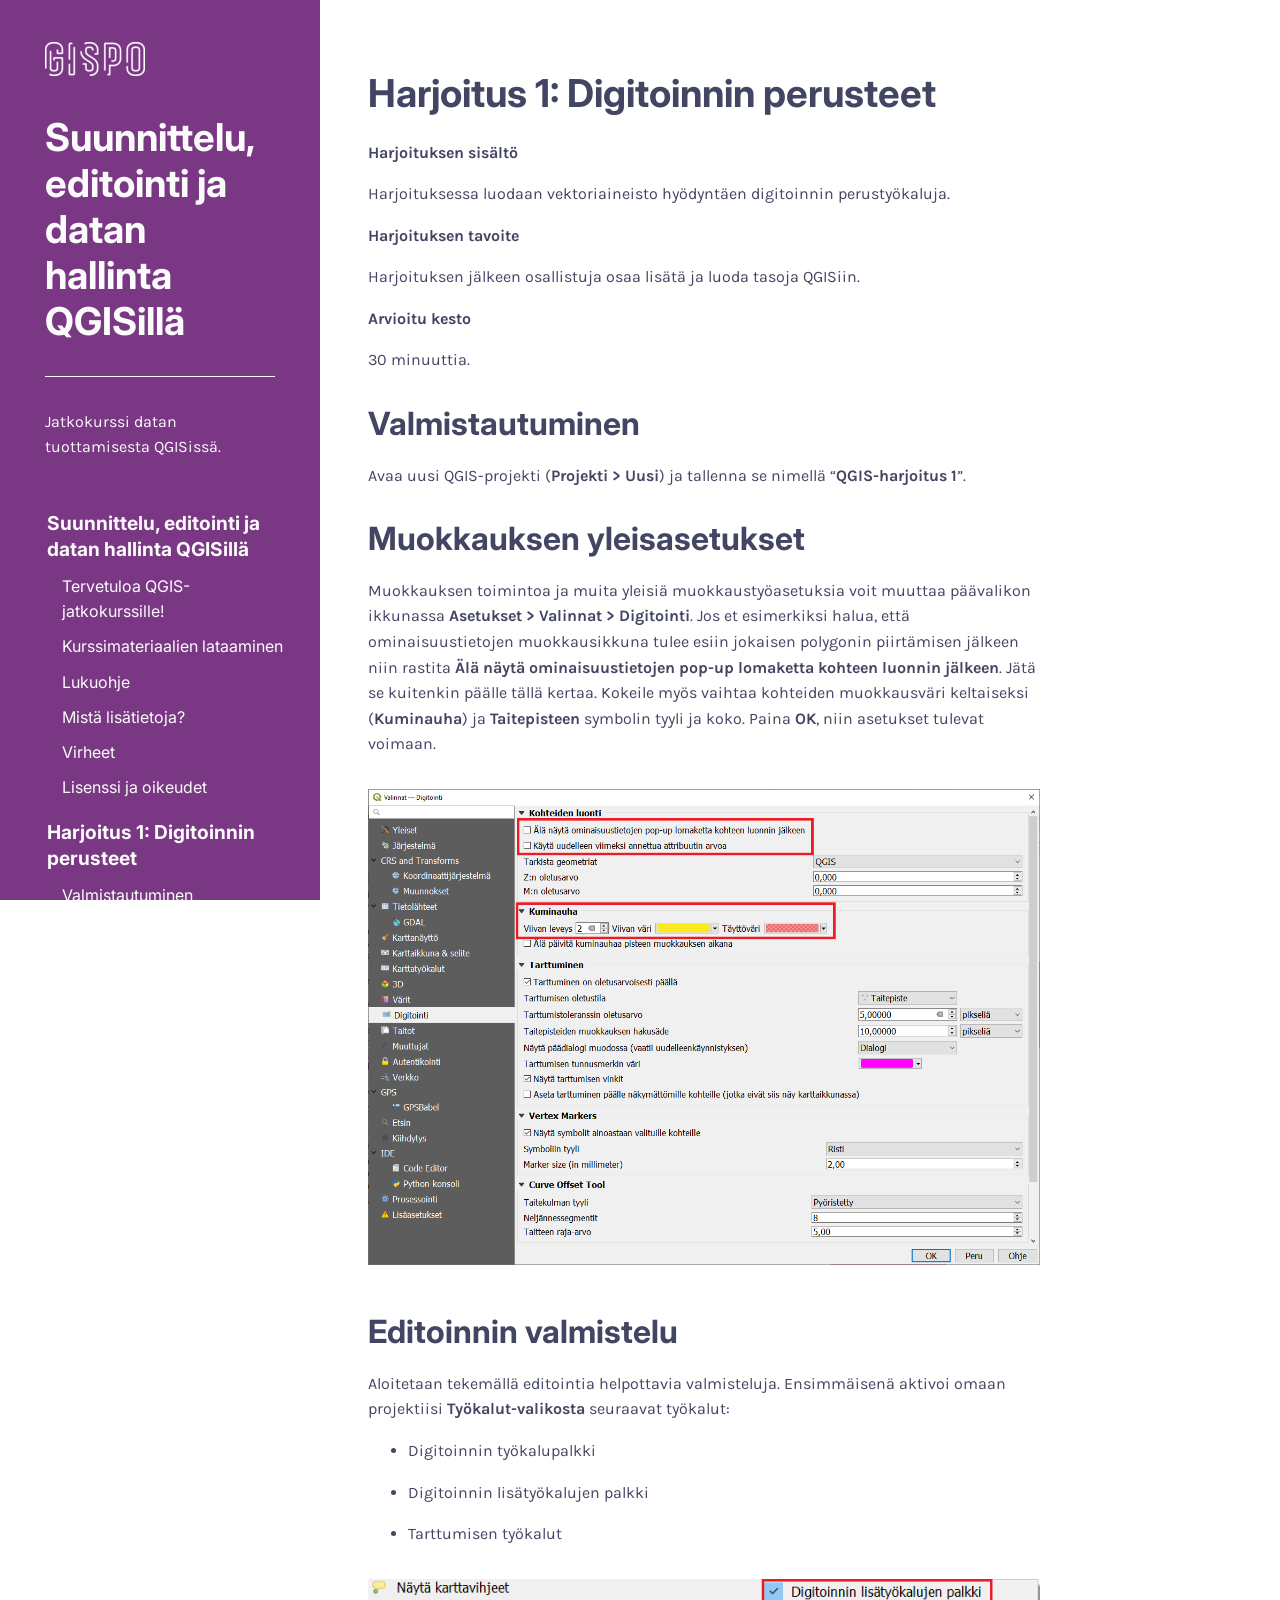
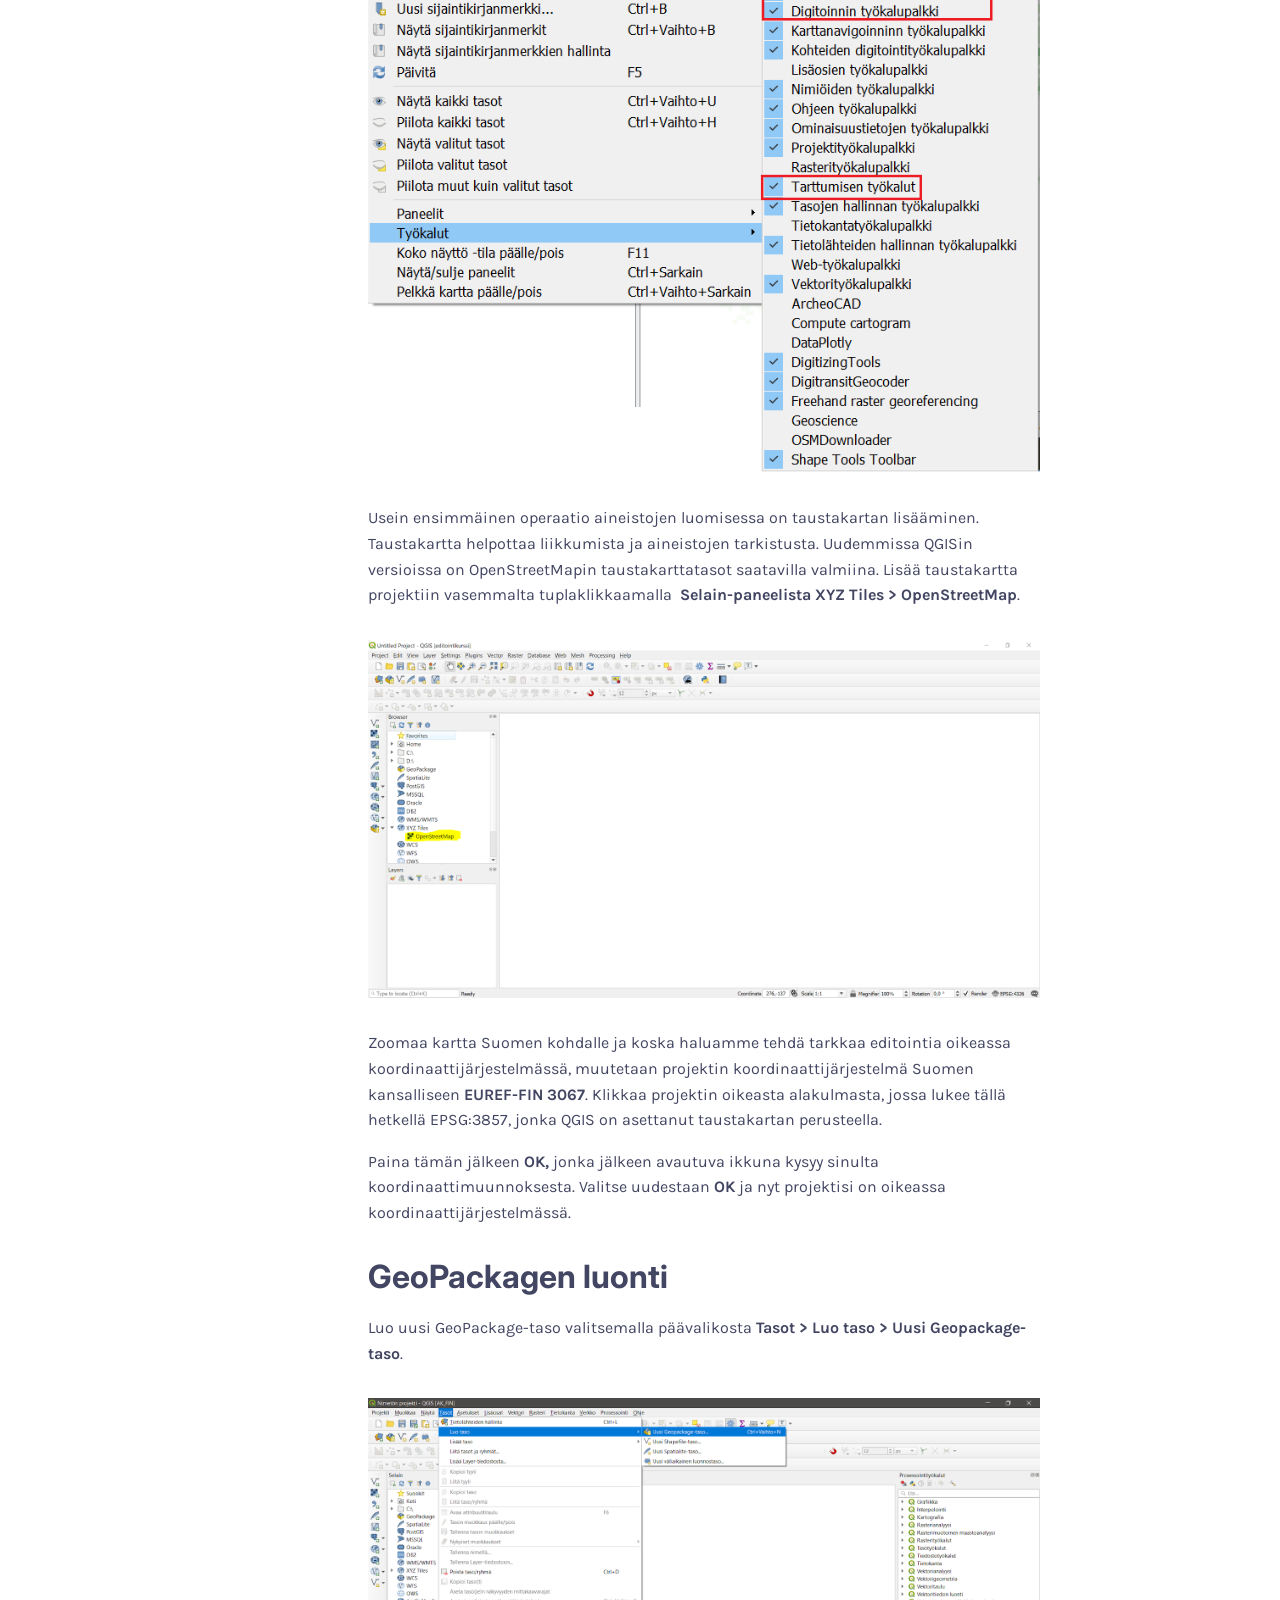
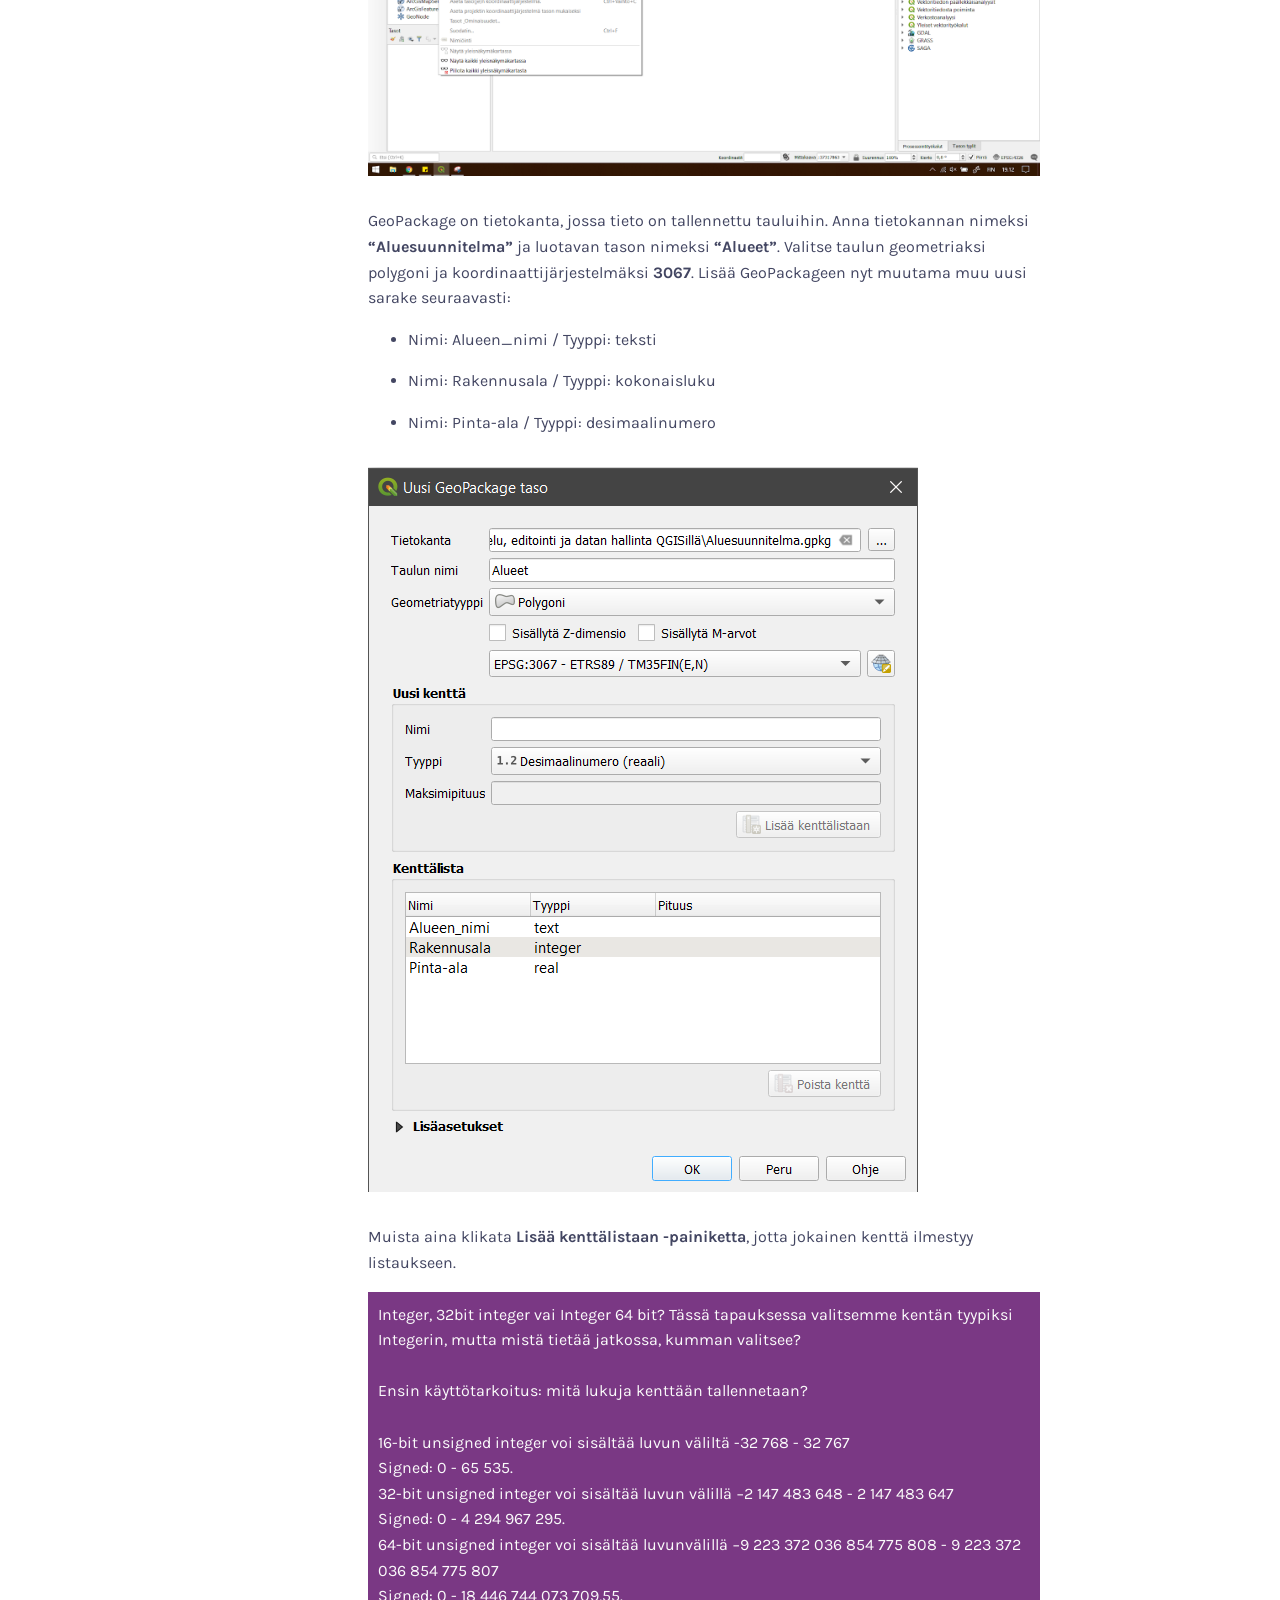
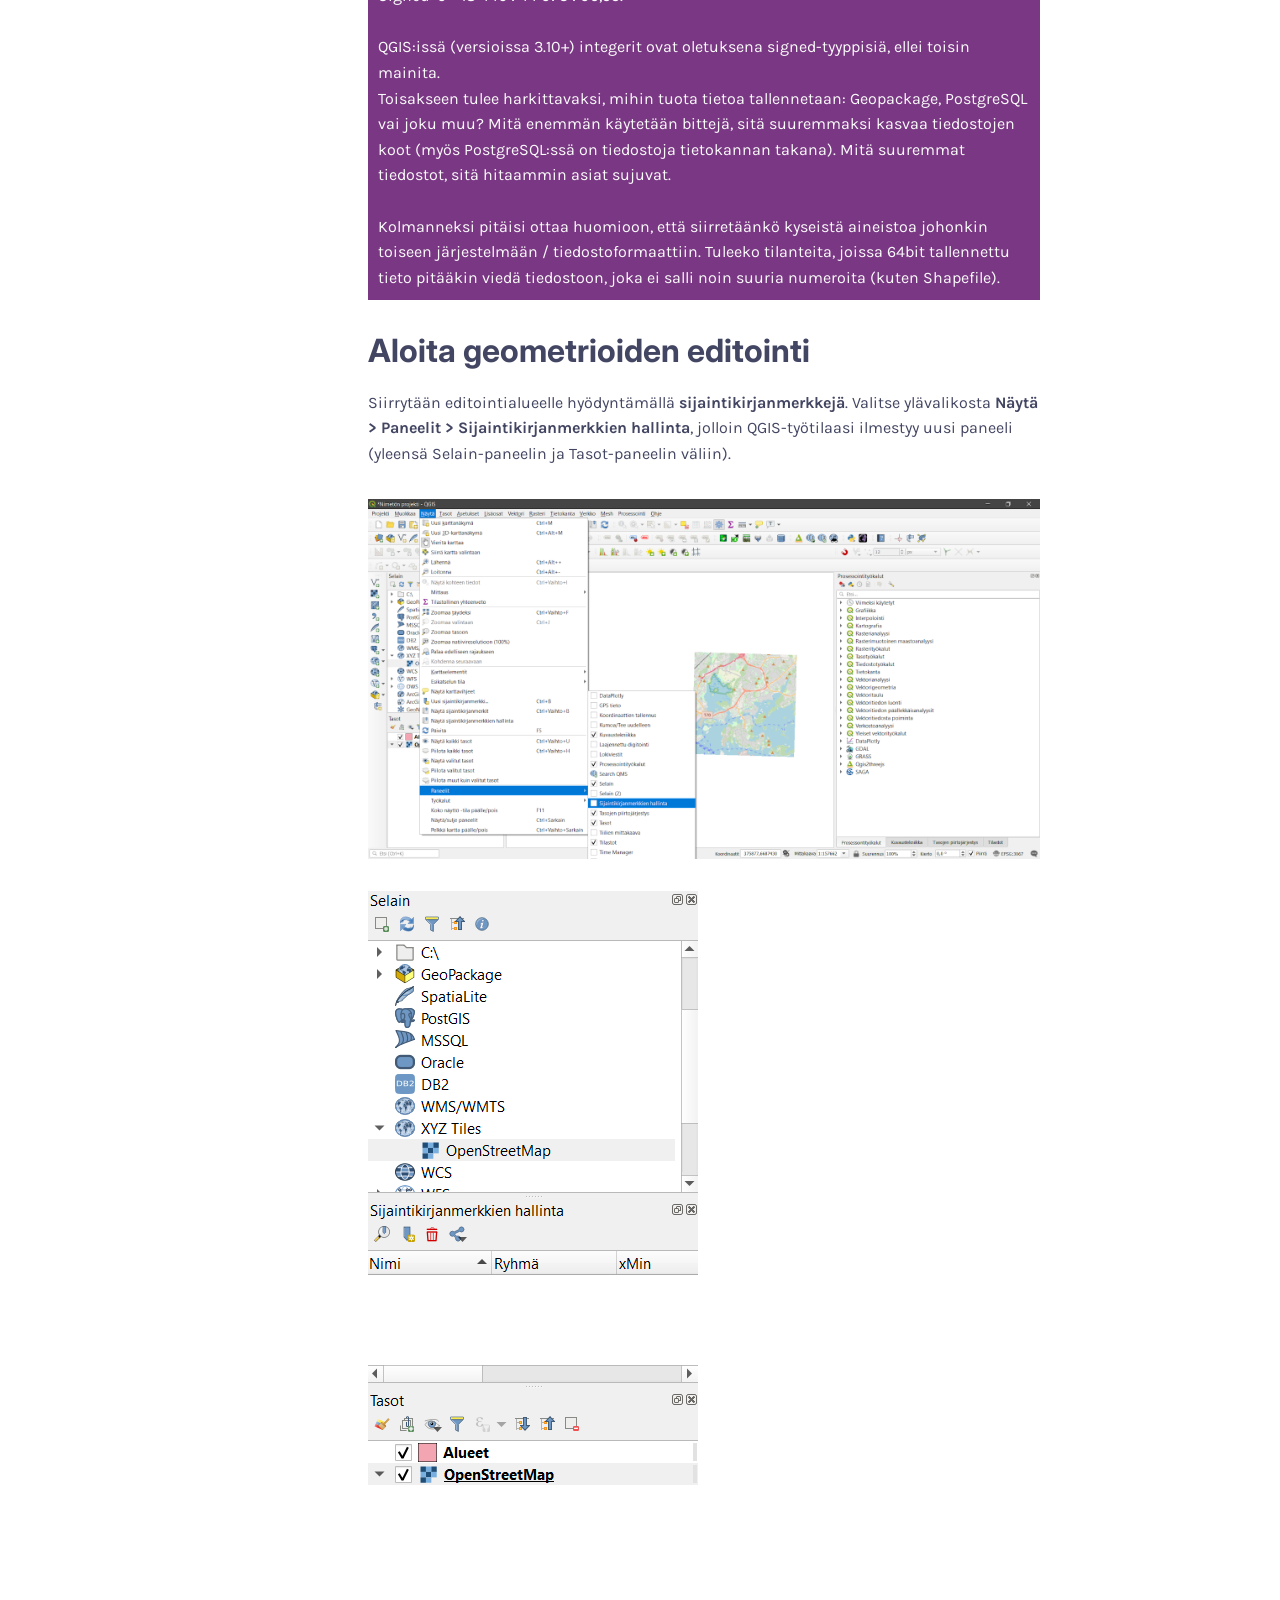
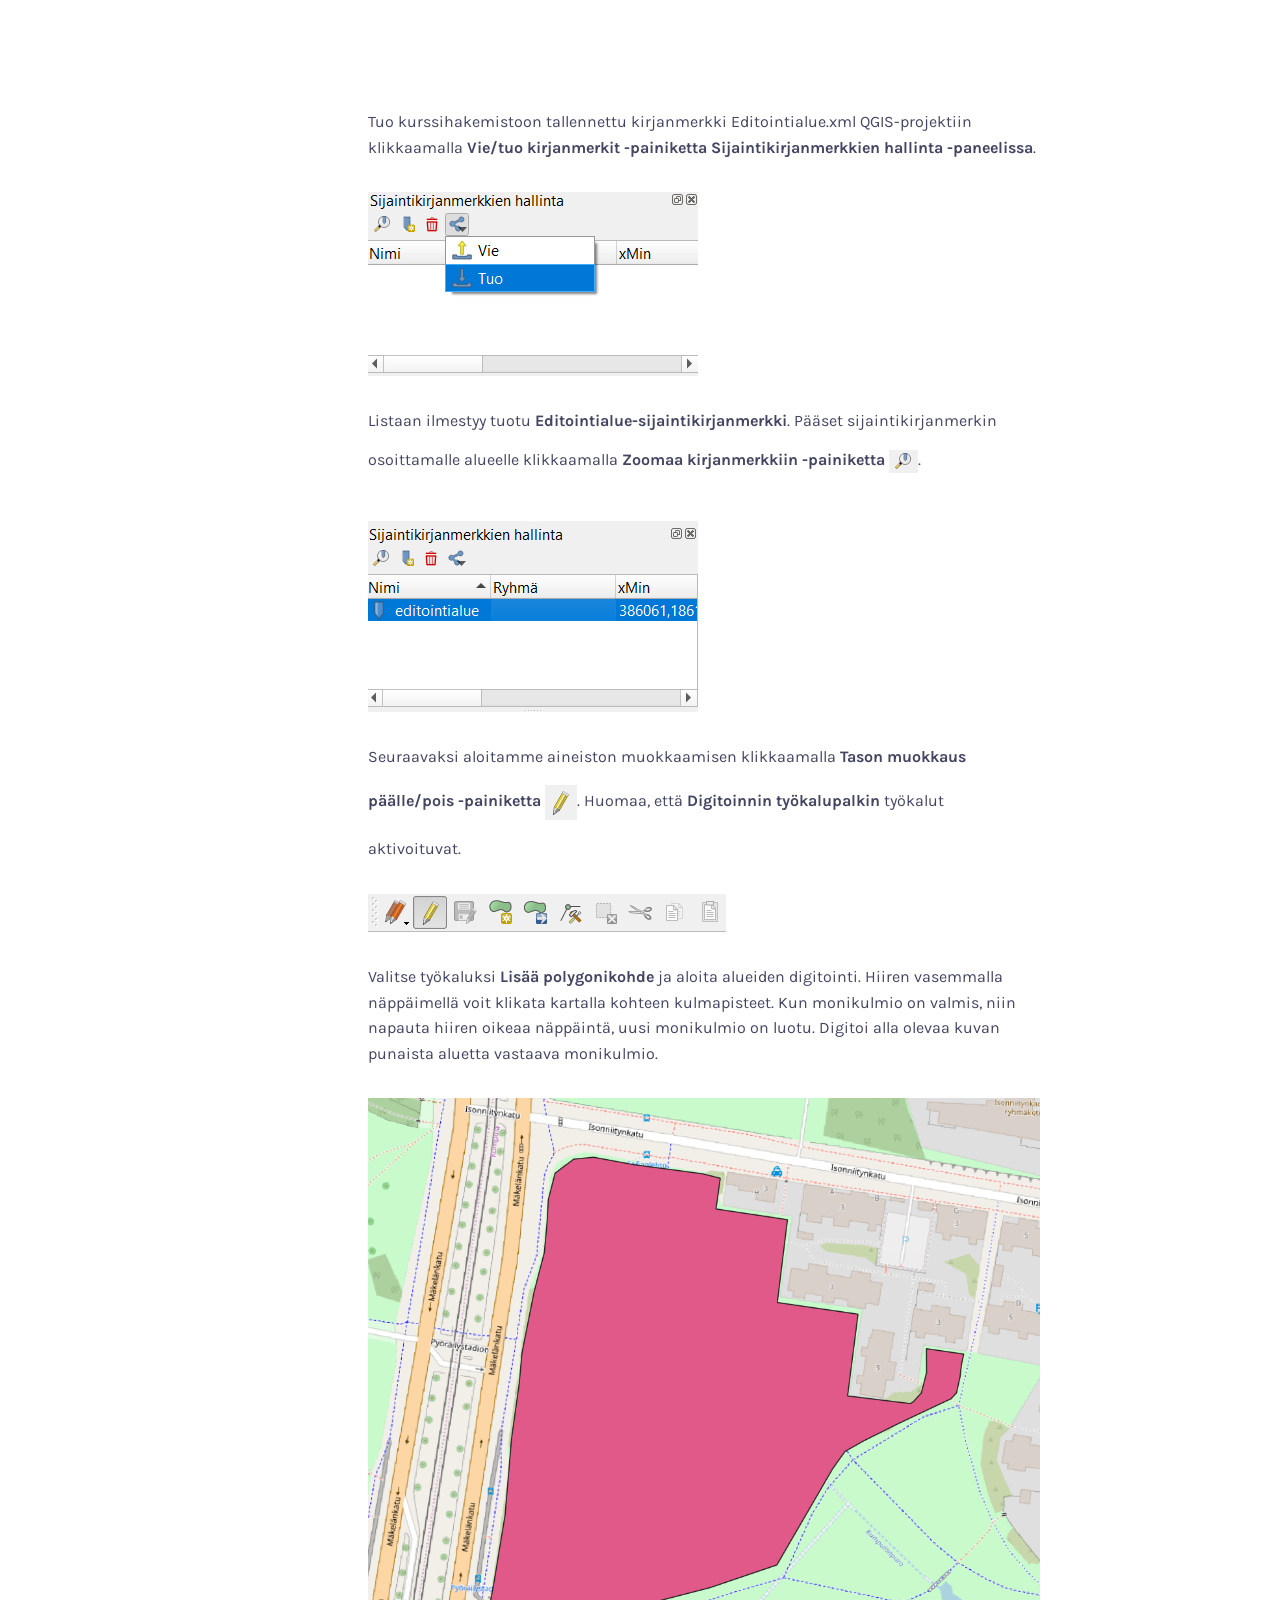
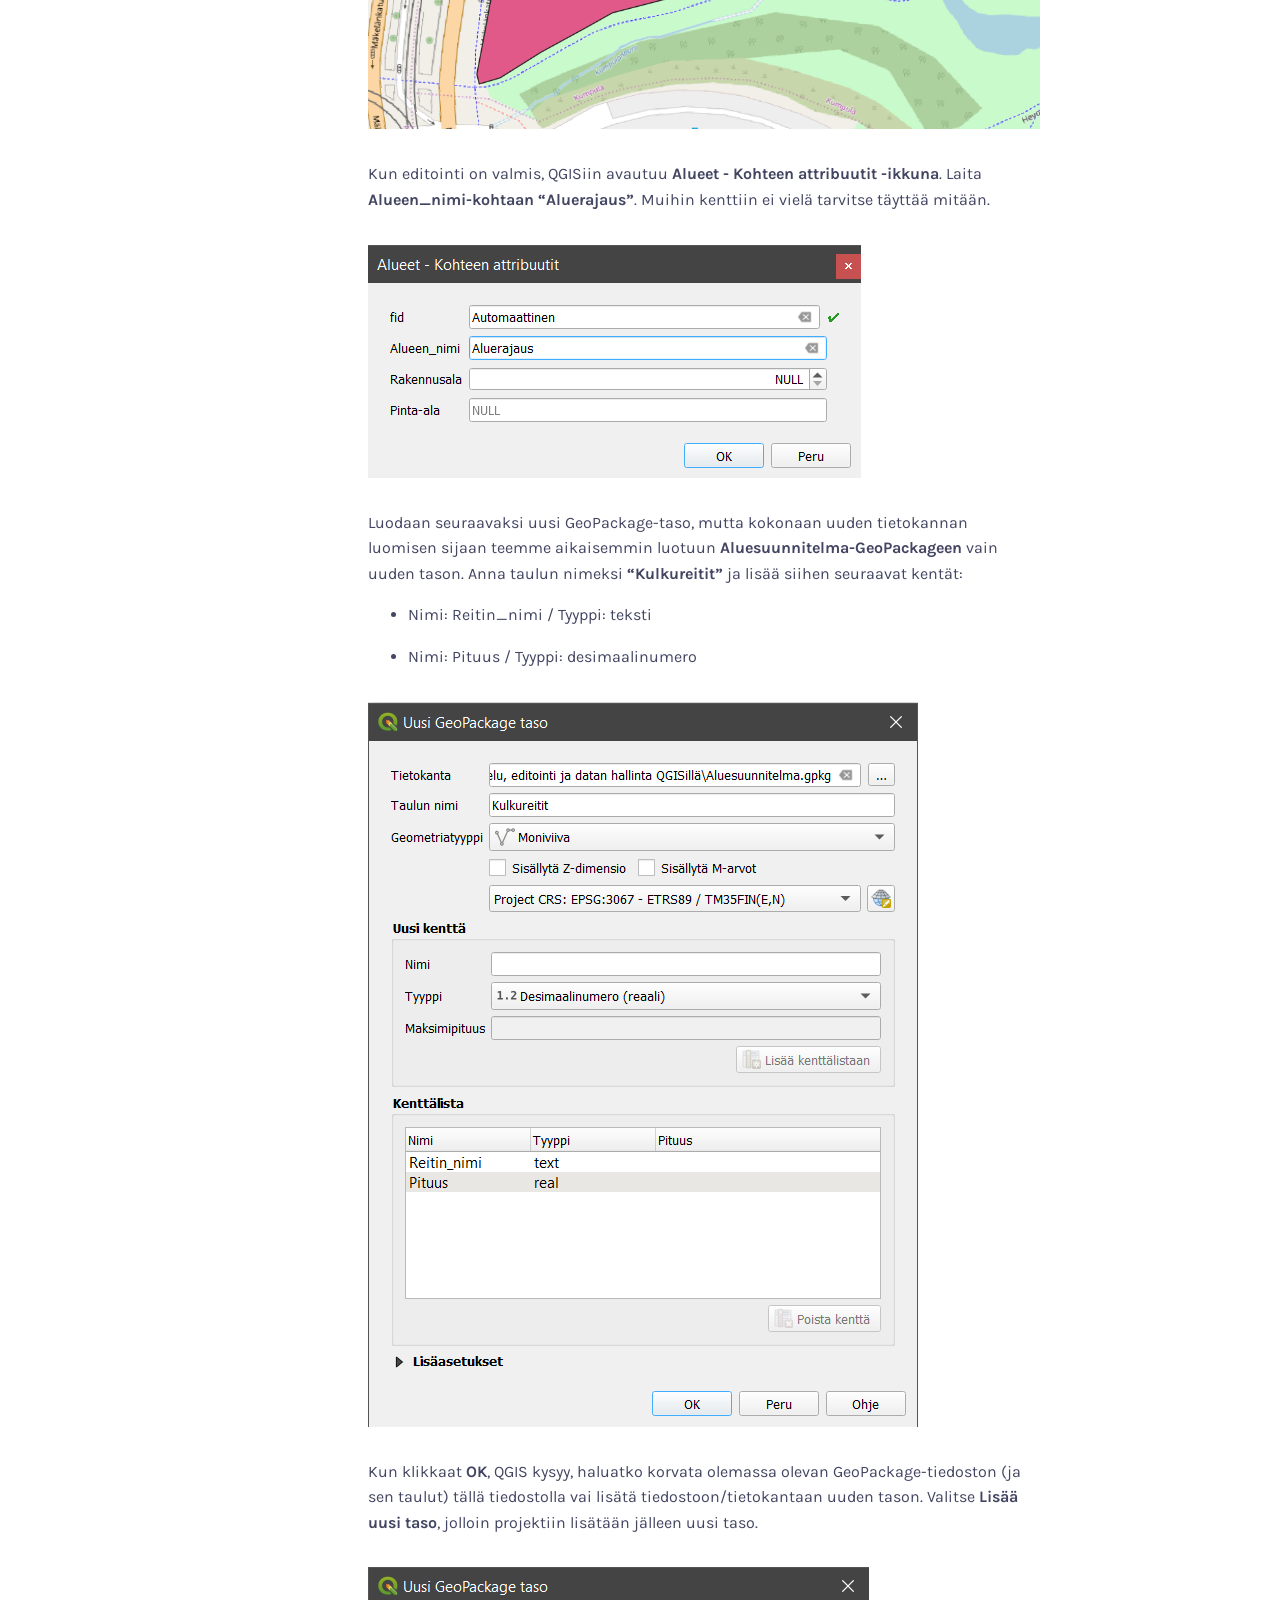
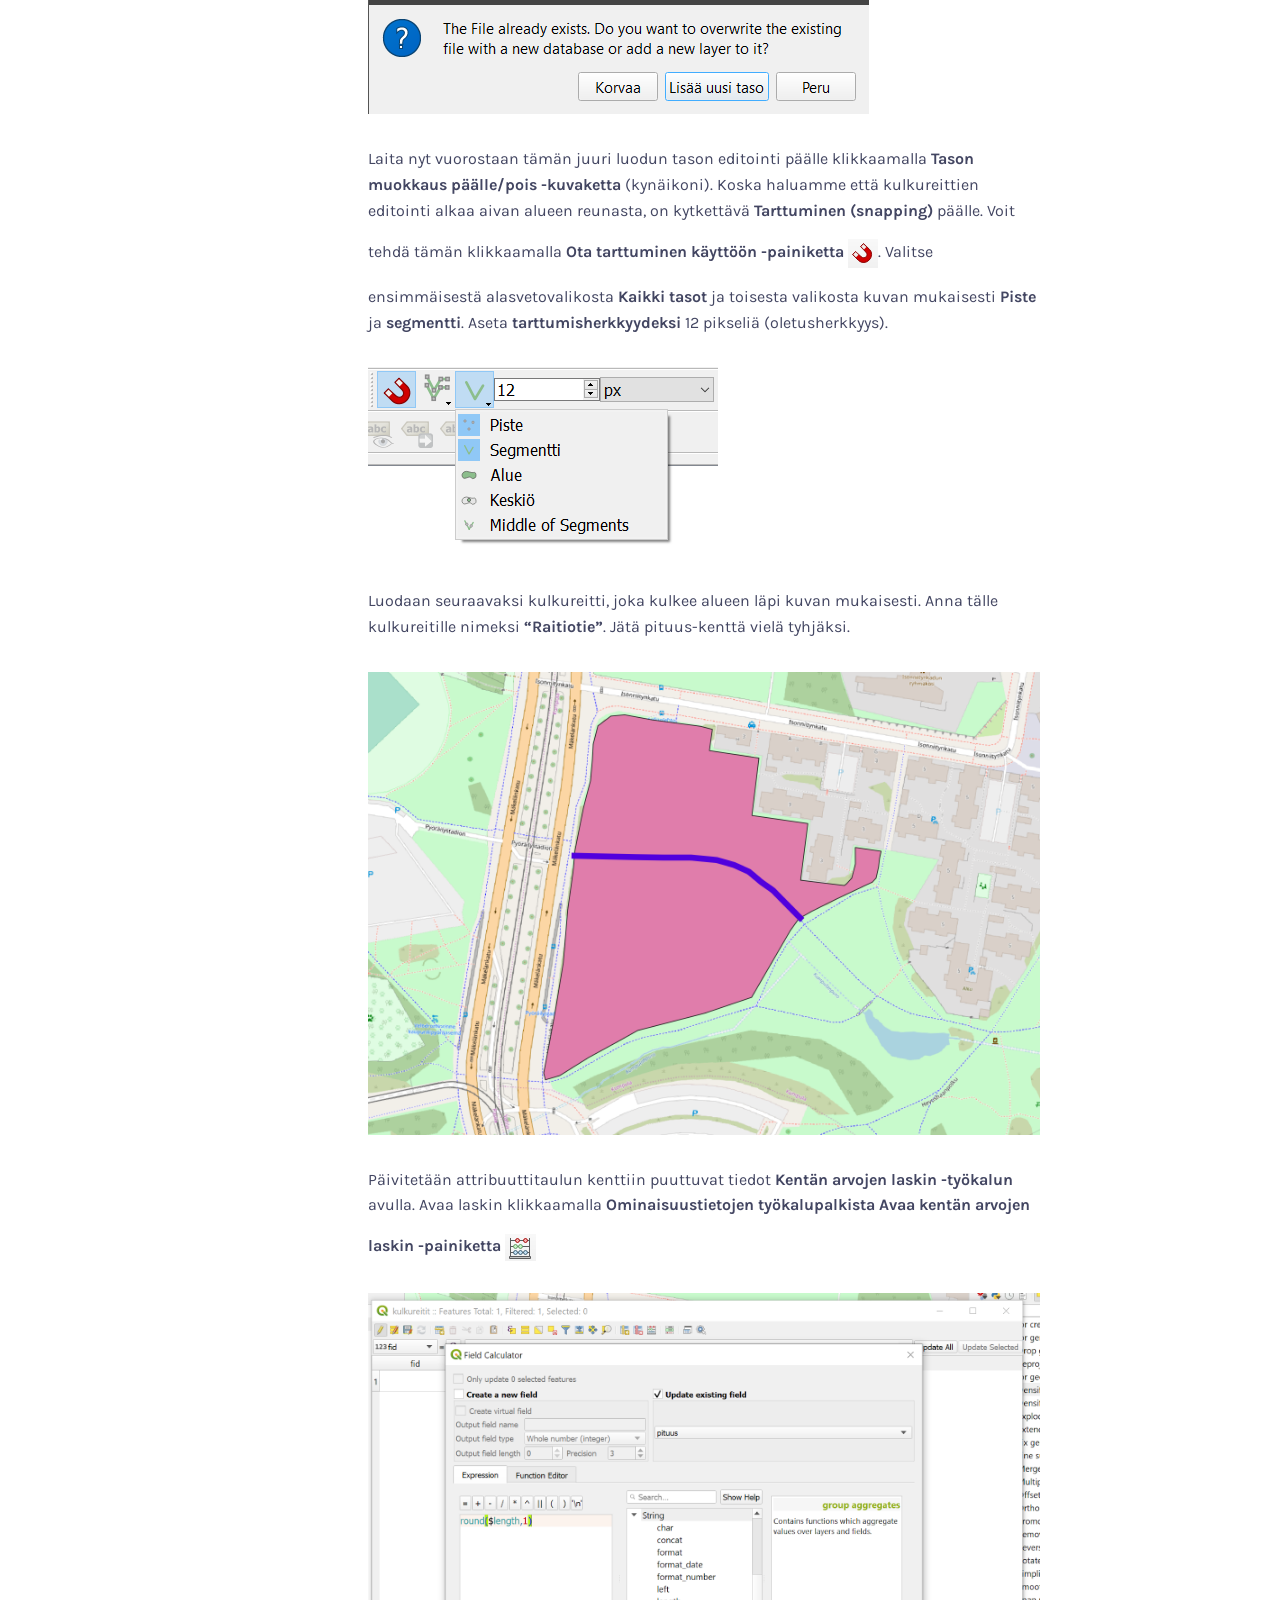
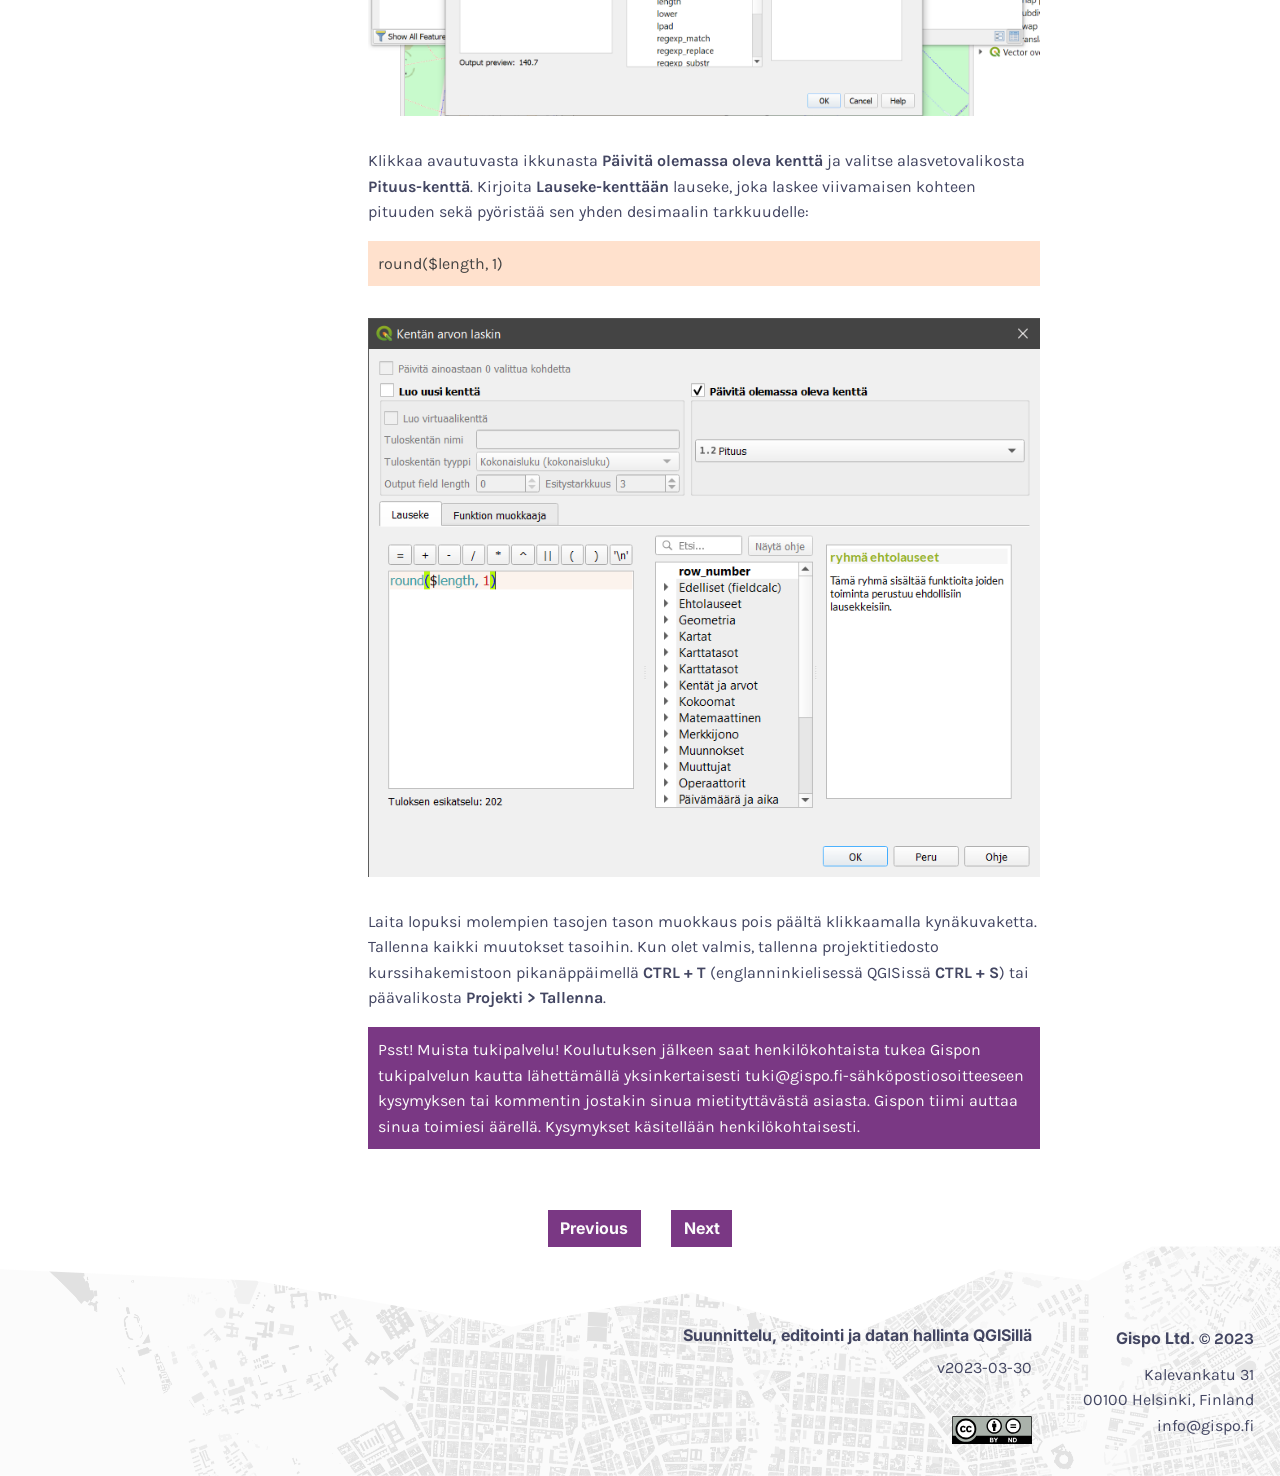
==== commit dc3b84fb: "Force changes to docs manually" ====
--- a/docs/2-harjoitus-1-digitoinnin-perusteet.html
+++ b/docs/2-harjoitus-1-digitoinnin-perusteet.html
@@ -74,49 +74,49 @@
 </ul></li>
 <li><a href="2-harjoitus-1-digitoinnin-perusteet.html#harjoitus-1-digitoinnin-perusteet"><span class="toc-section-number">2</span> Harjoitus 1: Digitoinnin perusteet</a>
 <ul>
-<li><a href="2-harjoitus-1-digitoinnin-perusteet.html#valmistautuminen"><span class="toc-section-number">2.1</span> <strong>Valmistautuminen</strong></a></li>
-<li><a href="2-harjoitus-1-digitoinnin-perusteet.html#muokkauksen-yleisasetukset"><span class="toc-section-number">2.2</span> <strong>Muokkauksen yleisasetukset</strong></a></li>
-<li><a href="2-harjoitus-1-digitoinnin-perusteet.html#editoinnin-valmistelu"><span class="toc-section-number">2.3</span> <strong>Editoinnin valmistelu</strong></a></li>
-<li><a href="2-harjoitus-1-digitoinnin-perusteet.html#geopackagen-luonti"><span class="toc-section-number">2.4</span> <strong>GeoPackagen luonti</strong></a></li>
-<li><a href="2-harjoitus-1-digitoinnin-perusteet.html#aloita-geometrioiden-editointi"><span class="toc-section-number">2.5</span> <strong>Aloita geometrioiden editointi</strong></a></li>
+<li><a href="2-harjoitus-1-digitoinnin-perusteet.html#valmistautuminen"><span class="toc-section-number">2.1</span> Valmistautuminen</a></li>
+<li><a href="2-harjoitus-1-digitoinnin-perusteet.html#muokkauksen-yleisasetukset"><span class="toc-section-number">2.2</span> Muokkauksen yleisasetukset</a></li>
+<li><a href="2-harjoitus-1-digitoinnin-perusteet.html#editoinnin-valmistelu"><span class="toc-section-number">2.3</span> Editoinnin valmistelu</a></li>
+<li><a href="2-harjoitus-1-digitoinnin-perusteet.html#geopackagen-luonti"><span class="toc-section-number">2.4</span> GeoPackagen luonti</a></li>
+<li><a href="2-harjoitus-1-digitoinnin-perusteet.html#aloita-geometrioiden-editointi"><span class="toc-section-number">2.5</span> Aloita geometrioiden editointi</a></li>
 </ul></li>
 <li><a href="3-harjoitus-2-edistyneet-digitointiominaisuudet.html#harjoitus-2-edistyneet-digitointiominaisuudet"><span class="toc-section-number">3</span> Harjoitus 2: Edistyneet digitointiominaisuudet</a>
 <ul>
-<li><a href="3-harjoitus-2-edistyneet-digitointiominaisuudet.html#valmistautuminen-1"><span class="toc-section-number">3.1</span> <strong>Valmistautuminen</strong></a></li>
-<li><a href="3-harjoitus-2-edistyneet-digitointiominaisuudet.html#kohteisiin-tarttuminen-snapping-ja-rakennustila-construction-mode"><span class="toc-section-number">3.2</span> <strong>Kohteisiin tarttuminen (snapping) ja rakennustila (construction mode)</strong></a></li>
-<li><a href="3-harjoitus-2-edistyneet-digitointiominaisuudet.html#rakentamistila"><span class="toc-section-number">3.3</span> <strong>Rakentamistila</strong></a></li>
-<li><a href="3-harjoitus-2-edistyneet-digitointiominaisuudet.html#rakennuksen-piirto-apuviivojen-avulla"><span class="toc-section-number">3.4</span> <strong>Rakennuksen piirto apuviivojen avulla</strong></a>
-<ul>
-<li><a href="3-harjoitus-2-edistyneet-digitointiominaisuudet.html#sitten-vain-harjoittelemaan."><span class="toc-section-number">3.4.1</span> <strong>Sitten vain harjoittelemaan….</strong></a></li>
-</ul></li>
-<li><a href="3-harjoitus-2-edistyneet-digitointiominaisuudet.html#suorakulmaisen-polygonin-piirtäminen"><span class="toc-section-number">3.5</span> <strong>Suorakulmaisen polygonin piirtäminen</strong></a></li>
-<li><a href="3-harjoitus-2-edistyneet-digitointiominaisuudet.html#tehtävä-rakennus-3540-m-tontin-rajan-suuntaisesti-etäisyys-rajaan-15-m"><span class="toc-section-number">3.6</span> <strong>Tehtävä: “Rakennus 35×40 m tontin rajan suuntaisesti, etäisyys rajaan 15 m”</strong></a></li>
-<li><a href="3-harjoitus-2-edistyneet-digitointiominaisuudet.html#case-rakennusala-tontille-polygonin-kopiointi-toiseksi-itseään-pienemmäksi"><span class="toc-section-number">3.7</span> <strong>Case rakennusala tontille: polygonin kopiointi toiseksi itseään pienemmäksi</strong></a></li>
+<li><a href="3-harjoitus-2-edistyneet-digitointiominaisuudet.html#valmistautuminen-1"><span class="toc-section-number">3.1</span> Valmistautuminen</a></li>
+<li><a href="3-harjoitus-2-edistyneet-digitointiominaisuudet.html#kohteisiin-tarttuminen-snapping-ja-rakennustila-construction-mode"><span class="toc-section-number">3.2</span> Kohteisiin tarttuminen (snapping) ja rakennustila (construction mode)</a></li>
+<li><a href="3-harjoitus-2-edistyneet-digitointiominaisuudet.html#rakentamistila"><span class="toc-section-number">3.3</span> Rakentamistila</a></li>
+<li><a href="3-harjoitus-2-edistyneet-digitointiominaisuudet.html#rakennuksen-piirto-apuviivojen-avulla"><span class="toc-section-number">3.4</span> Rakennuksen piirto apuviivojen avulla</a>
+<ul>
+<li><a href="3-harjoitus-2-edistyneet-digitointiominaisuudet.html#sitten-vain-harjoittelemaan."><span class="toc-section-number">3.4.1</span> Sitten vain harjoittelemaan….</a></li>
+</ul></li>
+<li><a href="3-harjoitus-2-edistyneet-digitointiominaisuudet.html#suorakulmaisen-polygonin-piirtäminen"><span class="toc-section-number">3.5</span> Suorakulmaisen polygonin piirtäminen</a></li>
+<li><a href="3-harjoitus-2-edistyneet-digitointiominaisuudet.html#tehtävä-rakennus-3540-m-tontin-rajan-suuntaisesti-etäisyys-rajaan-15-m"><span class="toc-section-number">3.6</span> Tehtävä: “Rakennus 35×40 m tontin rajan suuntaisesti, etäisyys rajaan 15 m”</a></li>
+<li><a href="3-harjoitus-2-edistyneet-digitointiominaisuudet.html#case-rakennusala-tontille-polygonin-kopiointi-toiseksi-itseään-pienemmäksi"><span class="toc-section-number">3.7</span> Case rakennusala tontille: polygonin kopiointi toiseksi itseään pienemmäksi</a></li>
 <li><a href="3-harjoitus-2-edistyneet-digitointiominaisuudet.html#lisätehtävä-lisää-rakennukset-tasolle-funktio-jolla-pinta-ala-tieto-päivittyy-automaattisesti"><span class="toc-section-number">3.8</span> Lisätehtävä: Lisää Rakennukset tasolle funktio, jolla pinta-ala tieto päivittyy automaattisesti</a></li>
-<li><a href="3-harjoitus-2-edistyneet-digitointiominaisuudet.html#lopuksi"><span class="toc-section-number">3.9</span> <strong>Lopuksi</strong></a></li>
+<li><a href="3-harjoitus-2-edistyneet-digitointiominaisuudet.html#lopuksi"><span class="toc-section-number">3.9</span> Lopuksi</a></li>
 </ul></li>
 <li><a href="4-harjoitus-3-relaatiot.html#harjoitus-3-relaatiot"><span class="toc-section-number">4</span> Harjoitus 3: Relaatiot</a>
 <ul>
-<li><a href="4-harjoitus-3-relaatiot.html#valmistautuminen-2"><span class="toc-section-number">4.1</span> <strong>Valmistautuminen</strong></a></li>
-<li><a href="4-harjoitus-3-relaatiot.html#aineistojen-valmistelu"><span class="toc-section-number">4.2</span> <strong>Aineistojen valmistelu</strong></a></li>
-<li><a href="4-harjoitus-3-relaatiot.html#editointi-relaatioita-hyödyntämällä"><span class="toc-section-number">4.3</span> <strong>Editointi relaatioita hyödyntämällä</strong></a></li>
-<li><a href="4-harjoitus-3-relaatiot.html#relaatioiden-sisäiset-säännöt"><span class="toc-section-number">4.4</span> <strong>Relaatioiden sisäiset säännöt</strong></a></li>
-<li><a href="4-harjoitus-3-relaatiot.html#lisätehtävä-automaattisesti-täydentyvät-arvot"><span class="toc-section-number">4.5</span> <strong>Lisätehtävä: automaattisesti täydentyvät arvot</strong></a></li>
+<li><a href="4-harjoitus-3-relaatiot.html#valmistautuminen-2"><span class="toc-section-number">4.1</span> Valmistautuminen</a></li>
+<li><a href="4-harjoitus-3-relaatiot.html#aineistojen-valmistelu"><span class="toc-section-number">4.2</span> Aineistojen valmistelu</a></li>
+<li><a href="4-harjoitus-3-relaatiot.html#editointi-relaatioita-hyödyntämällä"><span class="toc-section-number">4.3</span> Editointi relaatioita hyödyntämällä</a></li>
+<li><a href="4-harjoitus-3-relaatiot.html#relaatioiden-sisäiset-säännöt"><span class="toc-section-number">4.4</span> Relaatioiden sisäiset säännöt</a></li>
+<li><a href="4-harjoitus-3-relaatiot.html#lisätehtävä-automaattisesti-täydentyvät-arvot"><span class="toc-section-number">4.5</span> Lisätehtävä: automaattisesti täydentyvät arvot</a></li>
 </ul></li>
 <li><a href="5-harjoitus-4-topologia-ja-geometria.html#harjoitus-4-topologia-ja-geometria"><span class="toc-section-number">5</span> Harjoitus 4: Topologia ja geometria</a>
 <ul>
-<li><a href="5-harjoitus-4-topologia-ja-geometria.html#valmistautuminen-3"><span class="toc-section-number">5.1</span> <strong>Valmistautuminen</strong></a></li>
-<li><a href="5-harjoitus-4-topologia-ja-geometria.html#virheellisen-aineiston-tuonti-qgisiin"><span class="toc-section-number">5.2</span> <strong>Virheellisen aineiston tuonti QGISiin</strong></a></li>
-<li><a href="5-harjoitus-4-topologia-ja-geometria.html#tarkista-kelpoisuus-check-validity"><span class="toc-section-number">5.3</span> <strong>Tarkista kelpoisuus (Check validity)</strong></a></li>
-<li><a href="5-harjoitus-4-topologia-ja-geometria.html#topologian-tarkastaja-topology-checker"><span class="toc-section-number">5.4</span> <strong>Topologian tarkastaja (Topology checker)</strong></a></li>
-<li><a href="5-harjoitus-4-topologia-ja-geometria.html#tarkista-geometriat-geometry-checker"><span class="toc-section-number">5.5</span> <strong>Tarkista geometriat (Geometry checker)</strong></a></li>
-<li><a href="5-harjoitus-4-topologia-ja-geometria.html#geometrian-ja-topologian-validointi-tasoa-muokattaessa"><span class="toc-section-number">5.6</span> <strong>Geometrian ja topologian validointi tasoa muokattaessa</strong></a></li>
+<li><a href="5-harjoitus-4-topologia-ja-geometria.html#valmistautuminen-3"><span class="toc-section-number">5.1</span> Valmistautuminen</a></li>
+<li><a href="5-harjoitus-4-topologia-ja-geometria.html#virheellisen-aineiston-tuonti-qgisiin"><span class="toc-section-number">5.2</span> Virheellisen aineiston tuonti QGISiin</a></li>
+<li><a href="5-harjoitus-4-topologia-ja-geometria.html#tarkista-kelpoisuus-check-validity"><span class="toc-section-number">5.3</span> Tarkista kelpoisuus (Check validity)</a></li>
+<li><a href="5-harjoitus-4-topologia-ja-geometria.html#topologian-tarkastaja-topology-checker"><span class="toc-section-number">5.4</span> Topologian tarkastaja (Topology checker)</a></li>
+<li><a href="5-harjoitus-4-topologia-ja-geometria.html#tarkista-geometriat-geometry-checker"><span class="toc-section-number">5.5</span> Tarkista geometriat (Geometry checker)</a></li>
+<li><a href="5-harjoitus-4-topologia-ja-geometria.html#geometrian-ja-topologian-validointi-tasoa-muokattaessa"><span class="toc-section-number">5.6</span> Geometrian ja topologian validointi tasoa muokattaessa</a></li>
 </ul></li>
 <li><a href="6-harjoitus-5-geokoodaus.html#harjoitus-5-geokoodaus"><span class="toc-section-number">6</span> Harjoitus 5: Geokoodaus</a>
 <ul>
-<li><a href="6-harjoitus-5-geokoodaus.html#valmistautuminen-4"><span class="toc-section-number">6.1</span> <strong>Valmistautuminen</strong></a></li>
-<li><a href="6-harjoitus-5-geokoodaus.html#geocoding--lisäosa"><span class="toc-section-number">6.2</span> <strong>GeoCoding -lisäosa</strong></a></li>
-<li><a href="6-harjoitus-5-geokoodaus.html#digitransit.fi-geocoder"><span class="toc-section-number">6.3</span> <strong>DigiTransit.fi Geocoder</strong></a></li>
+<li><a href="6-harjoitus-5-geokoodaus.html#valmistautuminen-4"><span class="toc-section-number">6.1</span> Valmistautuminen</a></li>
+<li><a href="6-harjoitus-5-geokoodaus.html#geocoding--lisäosa"><span class="toc-section-number">6.2</span> GeoCoding -lisäosa</a></li>
+<li><a href="6-harjoitus-5-geokoodaus.html#digitransit.fi-geocoder"><span class="toc-section-number">6.3</span> DigiTransit.fi Geocoder</a></li>
 </ul></li>
 </ul>
 </div>
@@ -136,16 +136,16 @@
 <p><strong>Arvioitu kesto</strong></p>
 <p>30 minuuttia.</p>
 <div id="valmistautuminen" class="section level2" number="2.1">
-<h2><span class="header-section-number">2.1</span> <strong>Valmistautuminen</strong></h2>
+<h2><span class="header-section-number">2.1</span> Valmistautuminen</h2>
 <p>Avaa uusi QGIS-projekti (<strong>Projekti &gt; Uusi</strong>) ja tallenna se nimellä “<strong>QGIS-harjoitus 1</strong>”.</p>
 </div>
 <div id="muokkauksen-yleisasetukset" class="section level2" number="2.2">
-<h2><span class="header-section-number">2.2</span> <strong>Muokkauksen yleisasetukset</strong></h2>
+<h2><span class="header-section-number">2.2</span> Muokkauksen yleisasetukset</h2>
 <p>Muokkauksen toimintoa ja muita yleisiä muokkaustyöasetuksia voit muuttaa päävalikon ikkunassa <strong>Asetukset &gt; Valinnat &gt; Digitointi</strong>. Jos et esimerkiksi halua, että ominaisuustietojen muokkausikkuna tulee esiin jokaisen polygonin piirtämisen jälkeen niin rastita <strong>Älä näytä ominaisuustietojen pop-up lomaketta kohteen luonnin jälkeen</strong>. Jätä se kuitenkin päälle tällä kertaa. Kokeile myös vaihtaa kohteiden muokkausväri keltaiseksi (<strong>Kuminauha</strong>) ja <strong>Taitepisteen</strong> symbolin tyyli ja koko. Paina <strong>OK</strong>, niin asetukset tulevat voimaan.</p>
 <p><img src="img/harjoitus_1/image1.png" /></p>
 </div>
 <div id="editoinnin-valmistelu" class="section level2" number="2.3">
-<h2><span class="header-section-number">2.3</span> <strong>Editoinnin valmistelu</strong></h2>
+<h2><span class="header-section-number">2.3</span> Editoinnin valmistelu</h2>
 <p>Aloitetaan tekemällä editointia helpottavia valmisteluja. Ensimmäisenä aktivoi omaan projektiisi <strong>Työkalut-valikosta</strong> seuraavat työkalut:</p>
 <ul>
 <li><p>Digitoinnin työkalupalkki</p></li>
@@ -160,7 +160,7 @@
 <p>Paina tämän jälkeen <strong>OK,</strong> jonka jälkeen avautuva ikkuna kysyy sinulta koordinaattimuunnoksesta. Valitse uudestaan <strong>OK</strong> ja nyt projektisi on oikeassa koordinaattijärjestelmässä.</p>
 </div>
 <div id="geopackagen-luonti" class="section level2" number="2.4">
-<h2><span class="header-section-number">2.4</span> <strong>GeoPackagen luonti</strong></h2>
+<h2><span class="header-section-number">2.4</span> GeoPackagen luonti</h2>
 <p>Luo uusi GeoPackage-taso valitsemalla päävalikosta <strong>Tasot &gt; Luo taso &gt; Uusi Geopackage-taso</strong>.</p>
 <p><img src="img/harjoitus_1/image4.png" /></p>
 <p>GeoPackage on tietokanta, jossa tieto on tallennettu tauluihin. Anna tietokannan nimeksi <strong>“Aluesuunnitelma”</strong> ja luotavan tason nimeksi <strong>“Alueet”</strong>. Valitse taulun geometriaksi polygoni ja koordinaattijärjestelmäksi <strong>3067</strong>. Lisää GeoPackageen nyt muutama muu uusi sarake seuraavasti:</p>
@@ -191,7 +191,7 @@
 </div>
 </div>
 <div id="aloita-geometrioiden-editointi" class="section level2" number="2.5">
-<h2><span class="header-section-number">2.5</span> <strong>Aloita geometrioiden editointi</strong></h2>
+<h2><span class="header-section-number">2.5</span> Aloita geometrioiden editointi</h2>
 <p>Siirrytään editointialueelle hyödyntämällä <strong>sijaintikirjanmerkkejä</strong>. Valitse ylävalikosta <strong>Näytä &gt; Paneelit &gt; Sijaintikirjanmerkkien hallinta</strong>, jolloin QGIS-työtilaasi ilmestyy uusi paneeli (yleensä Selain-paneelin ja Tasot-paneelin väliin).</p>
 <p><img src="img/harjoitus_1/image6.png" /><img src="img/harjoitus_1/image7.png" /></p>
 <p>Tuo kurssihakemistoon tallennettu kirjanmerkki Editointialue.xml QGIS-projektiin klikkaamalla <strong>Vie/tuo kirjanmerkit -painiketta Sijaintikirjanmerkkien hallinta -paneelissa</strong>.</p>
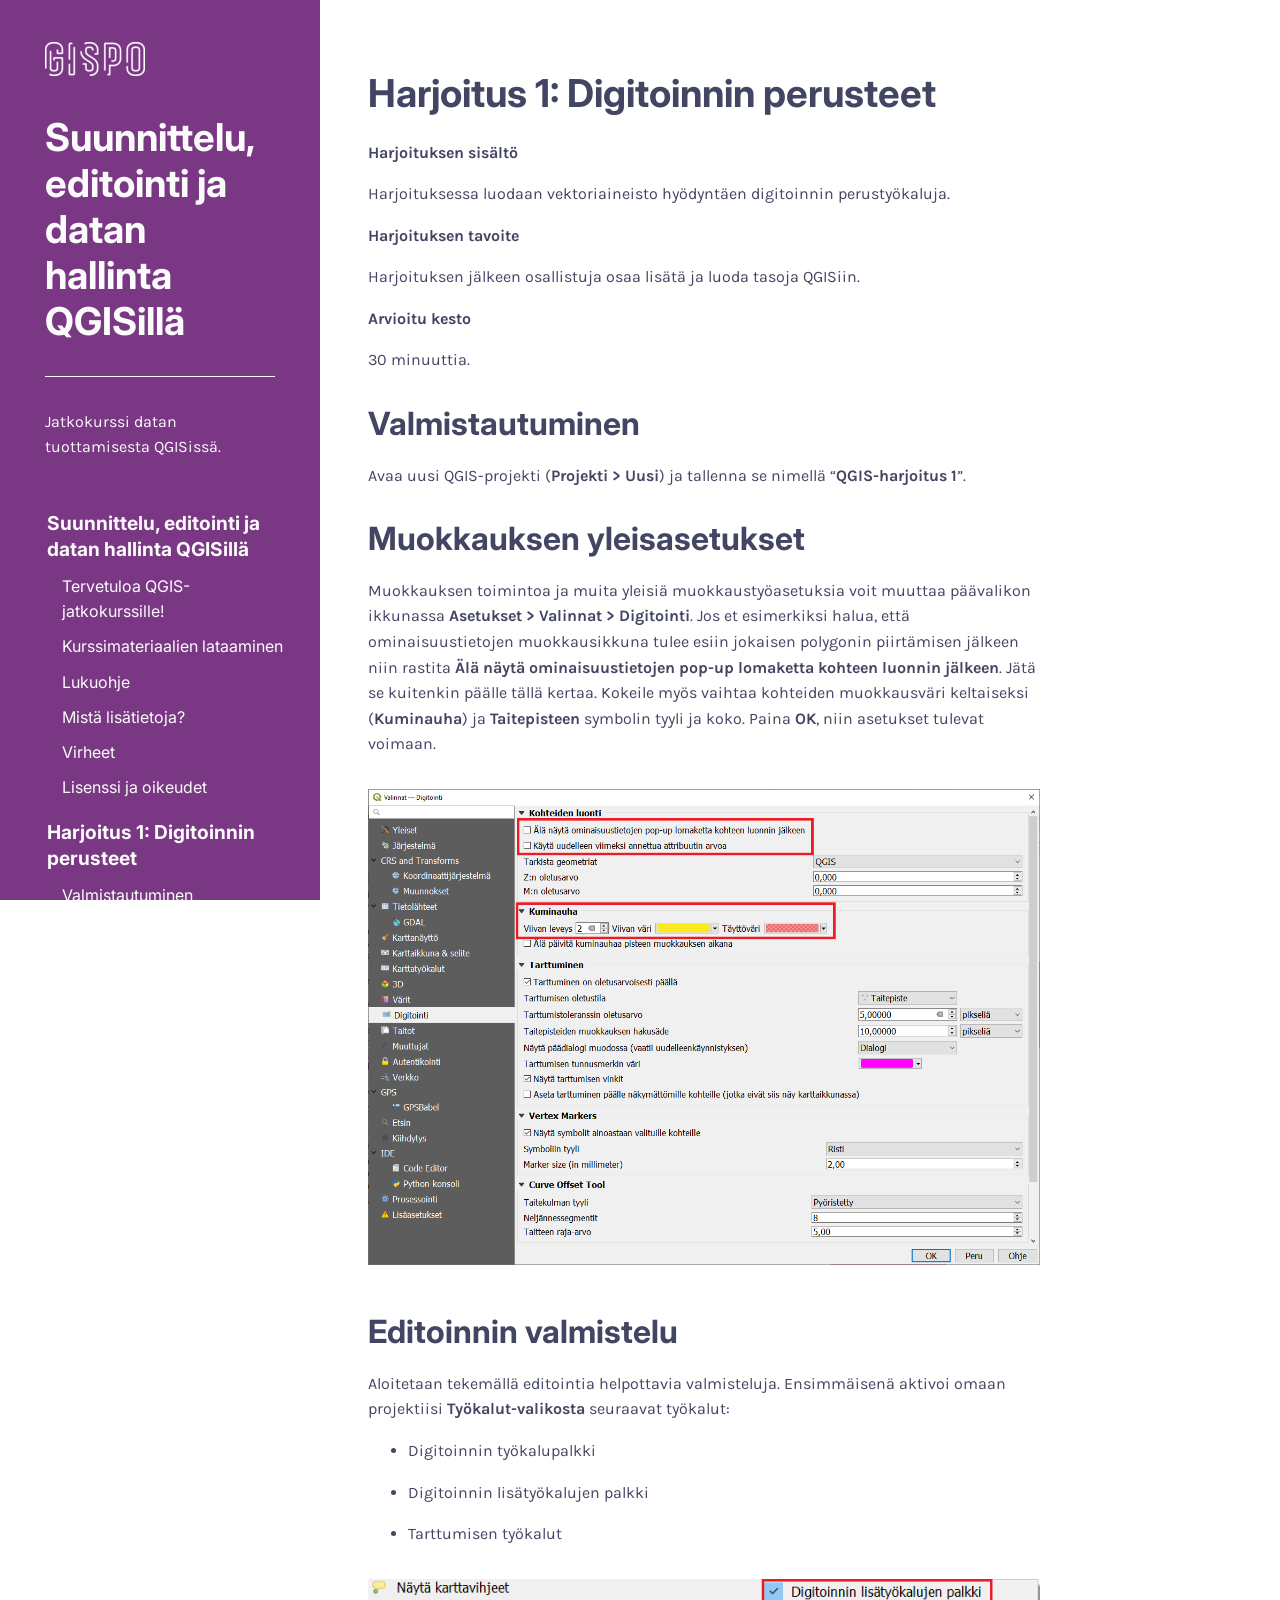
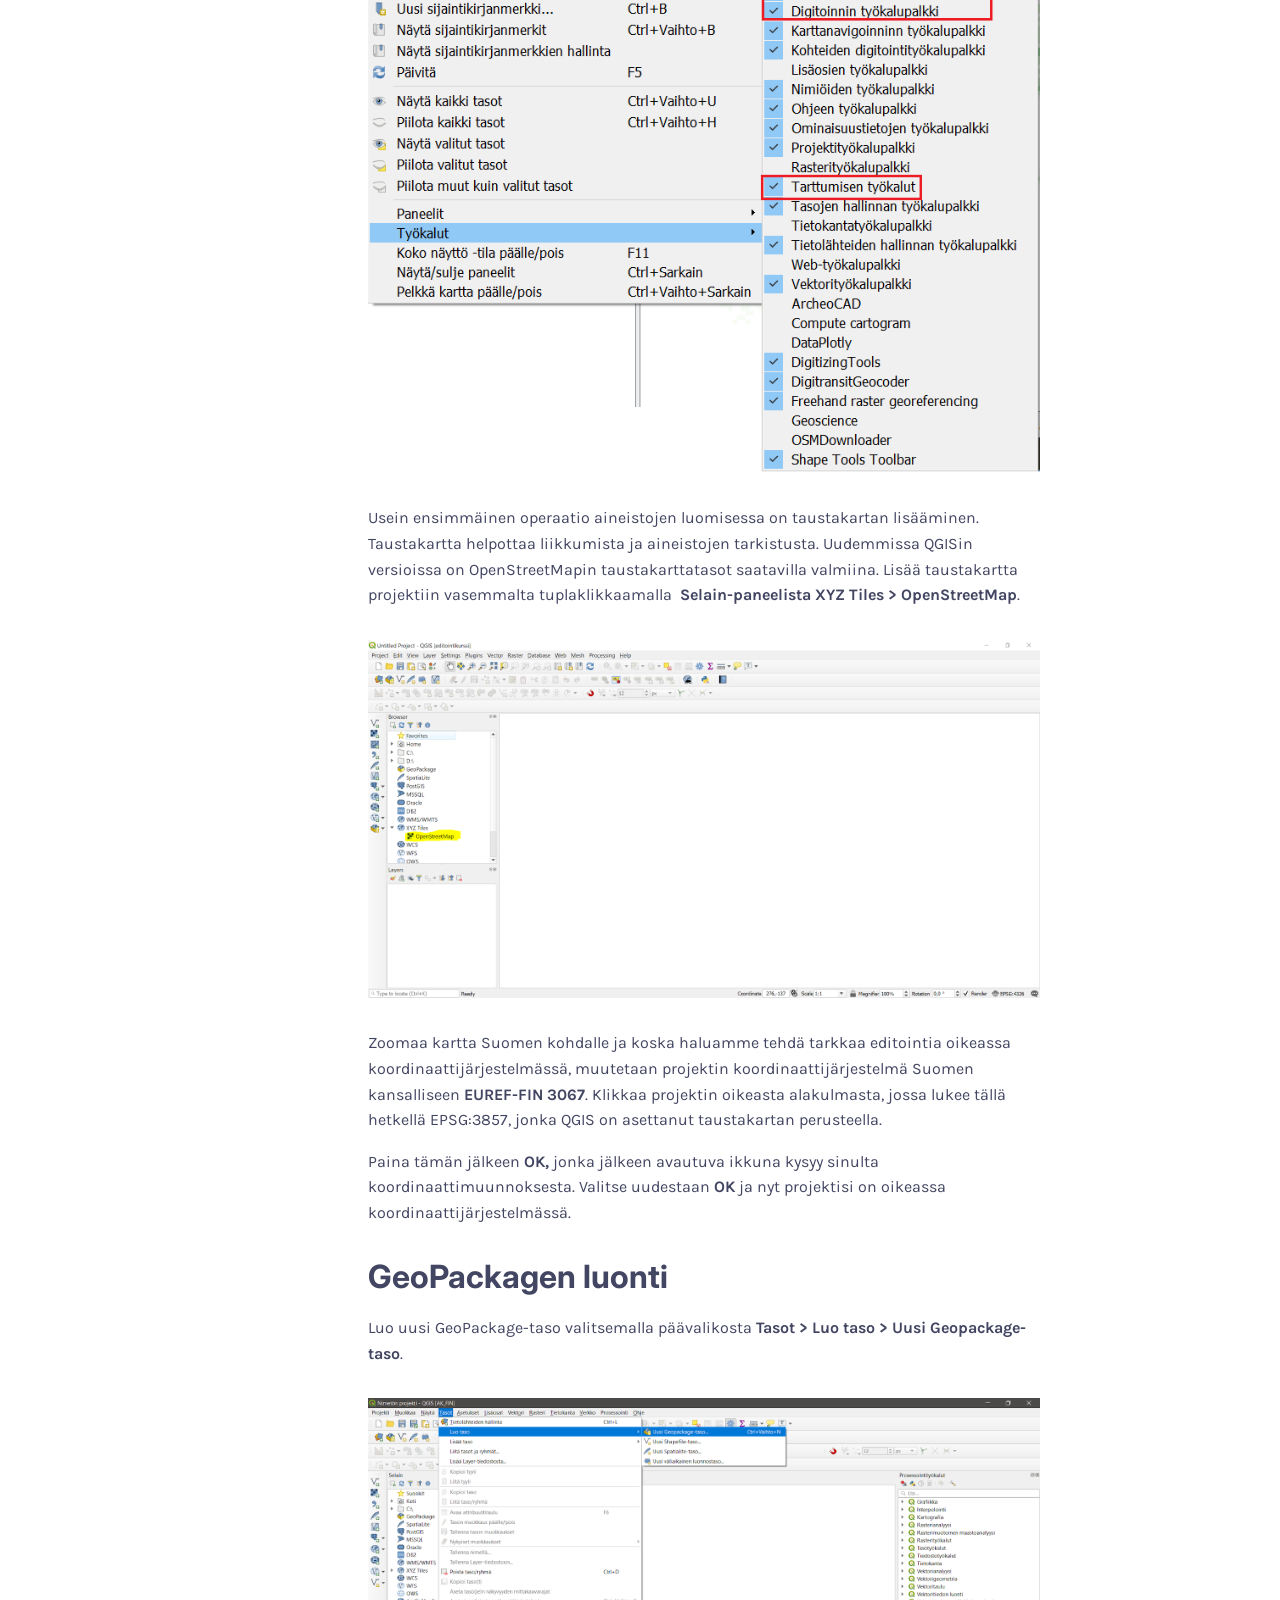
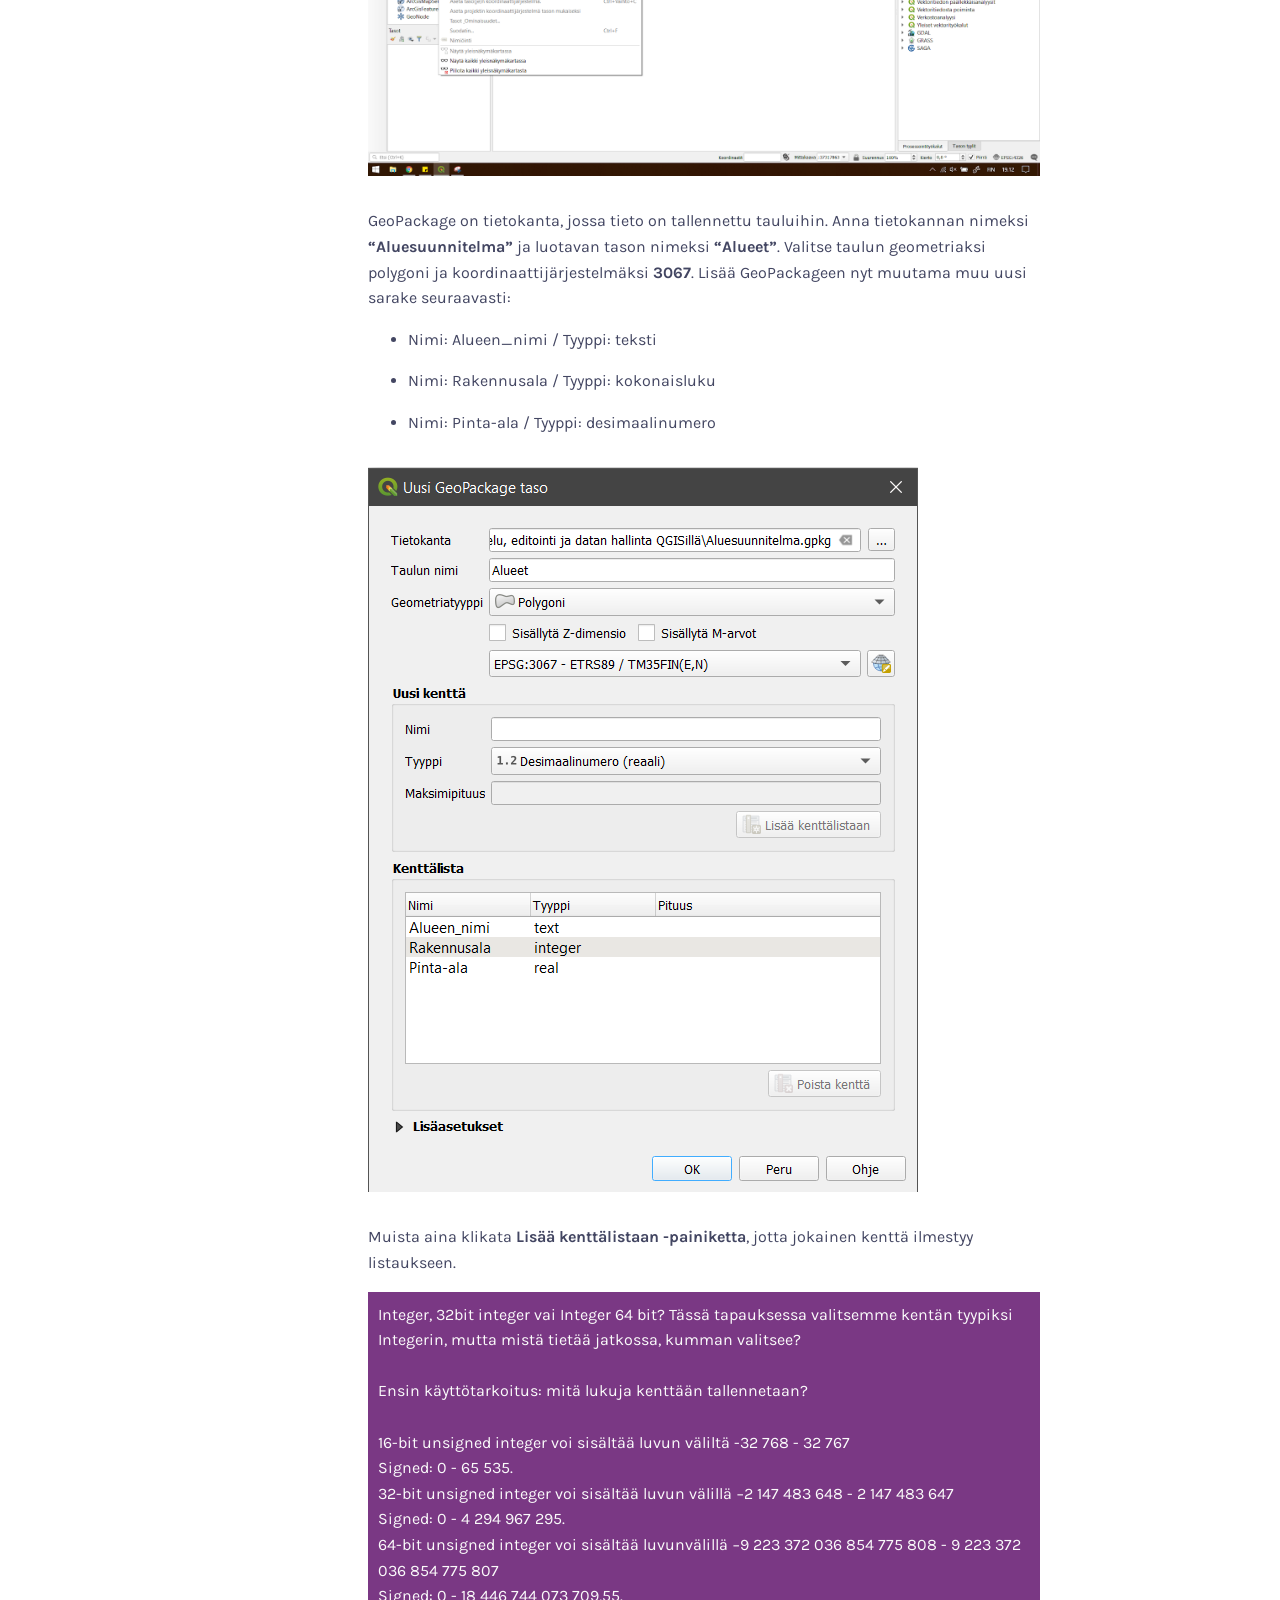
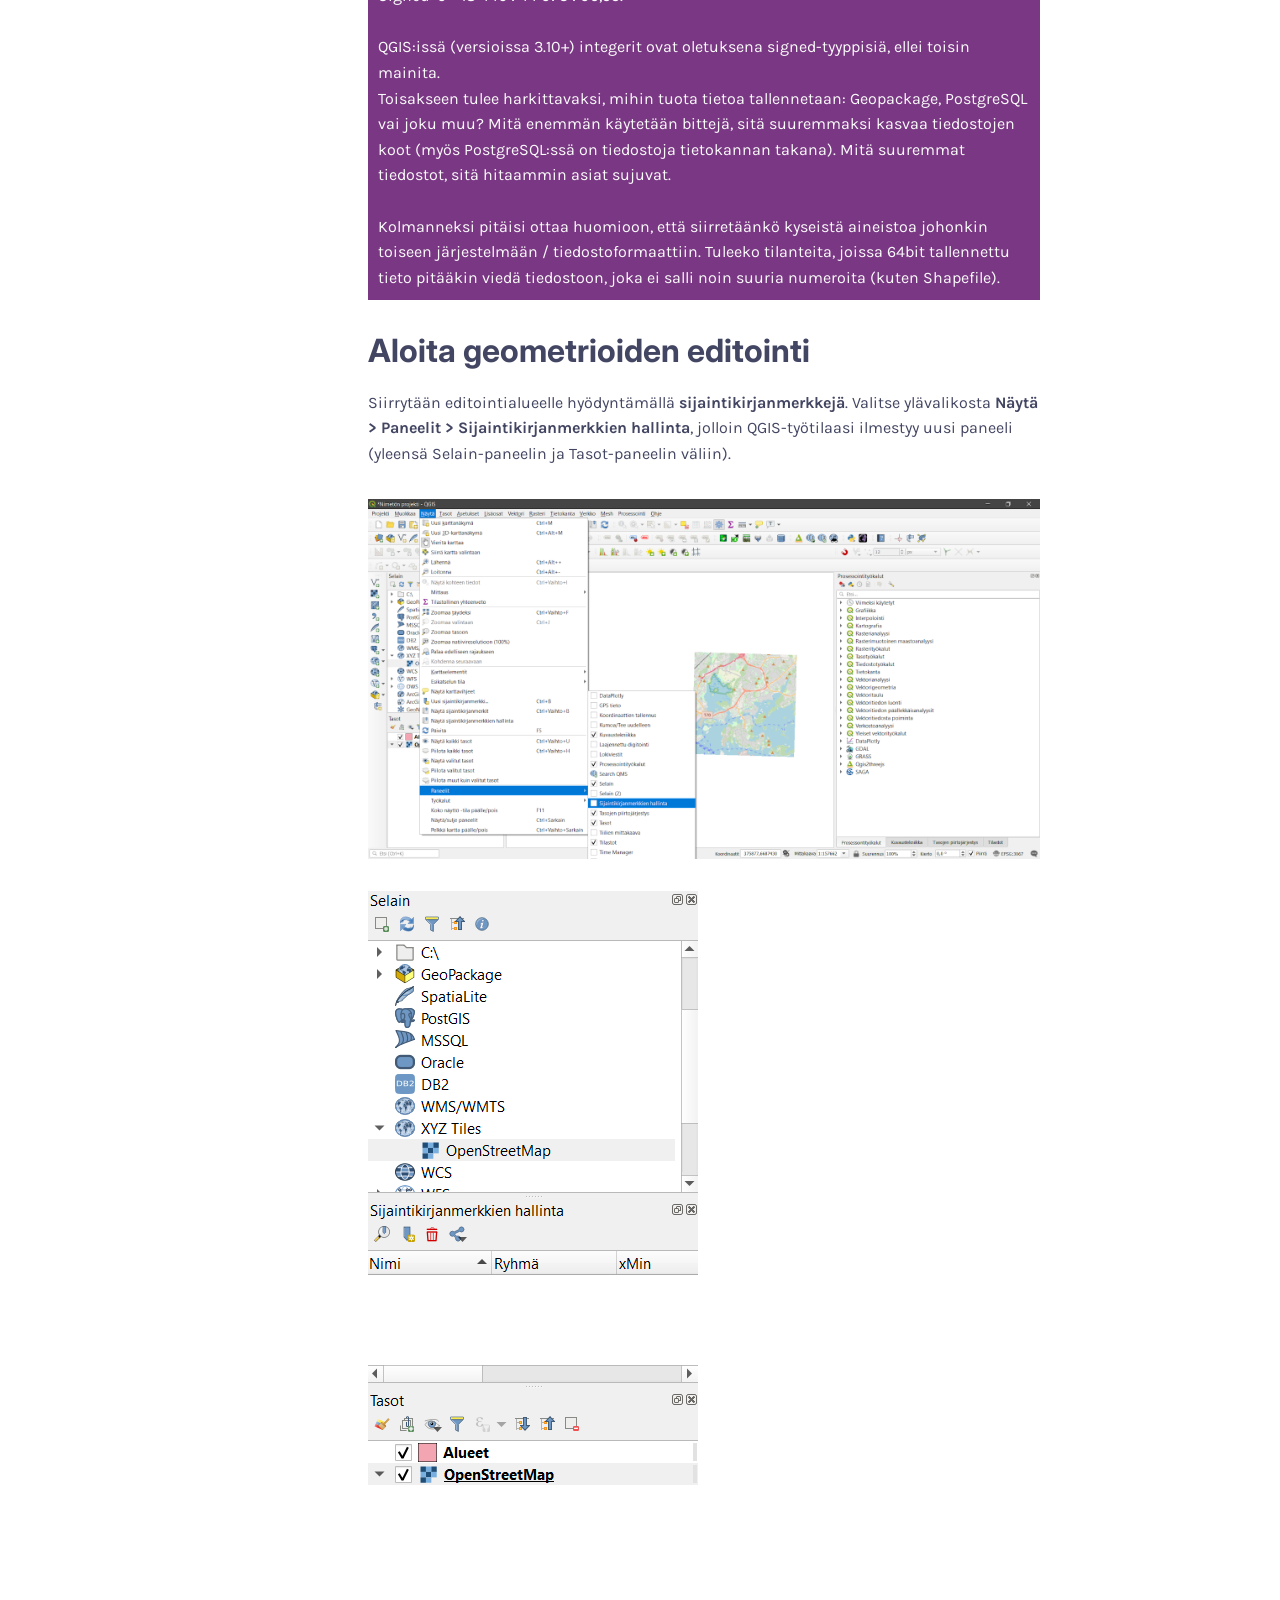
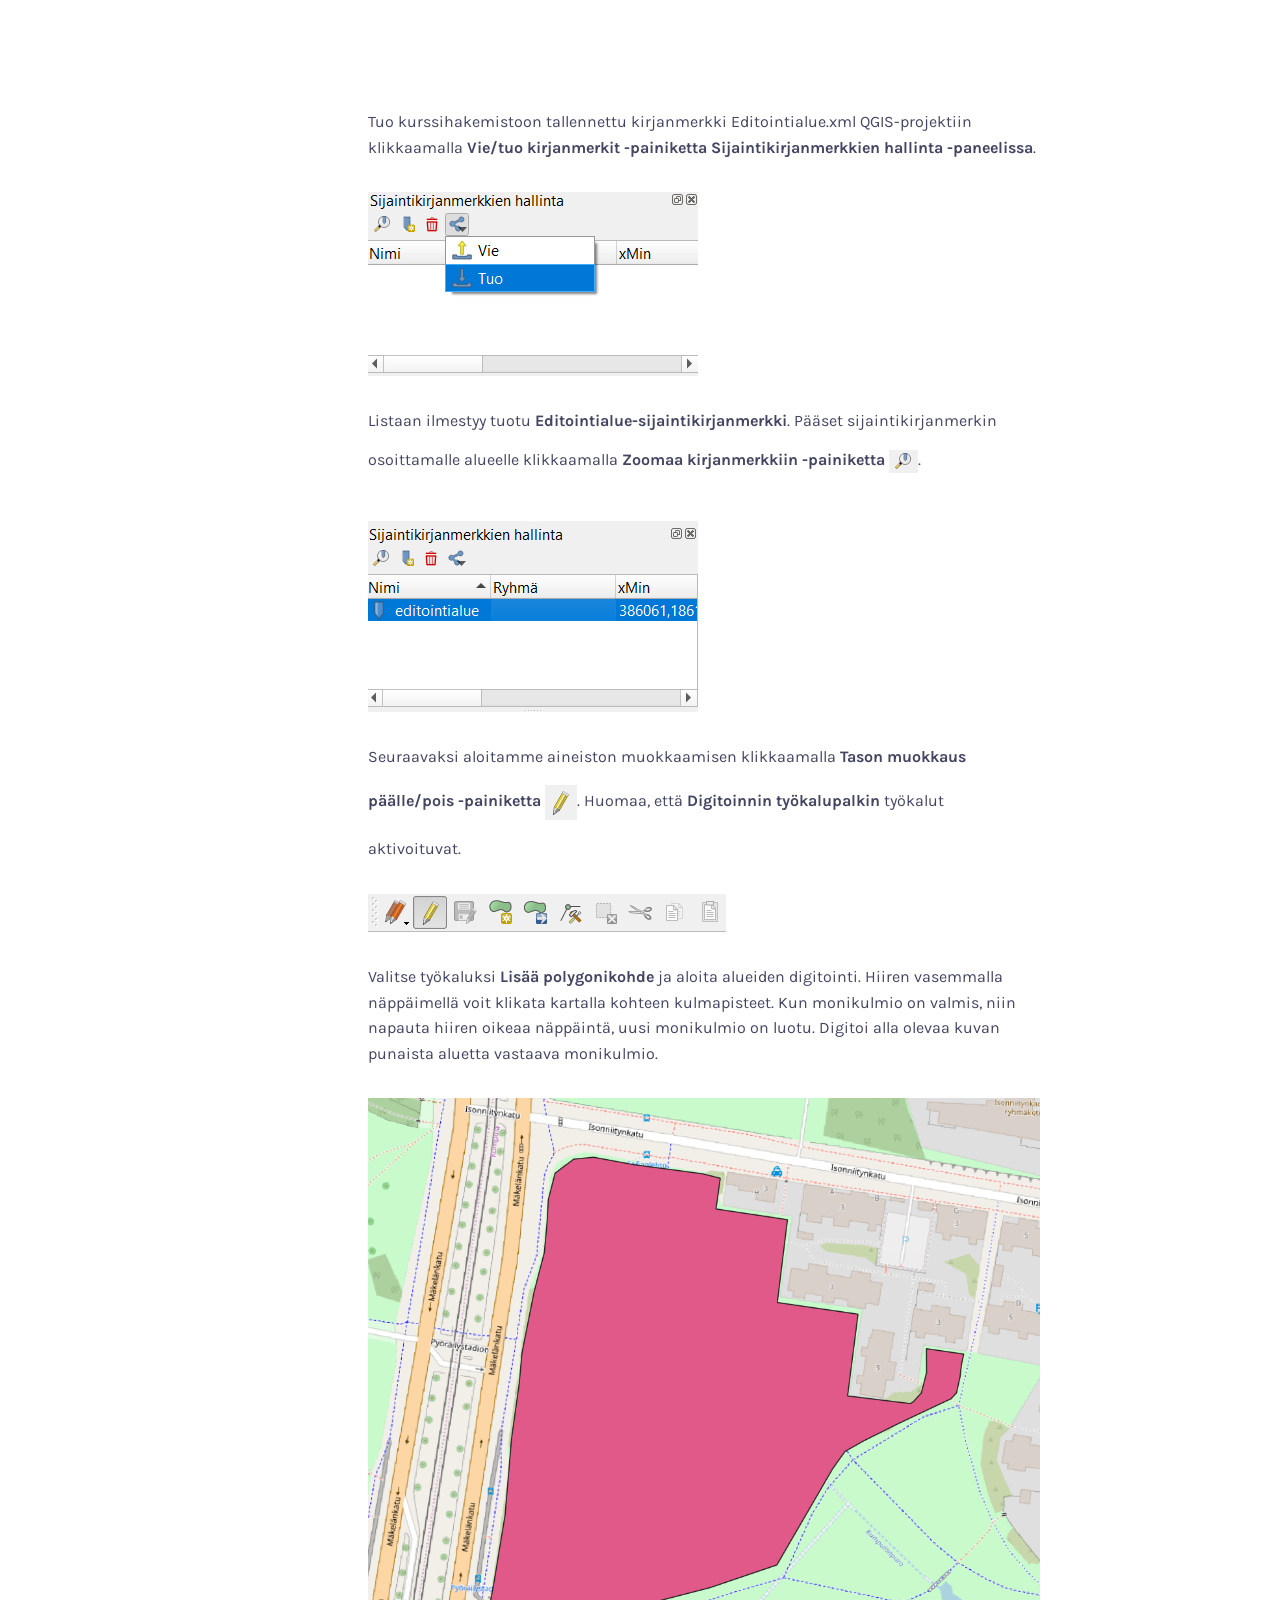
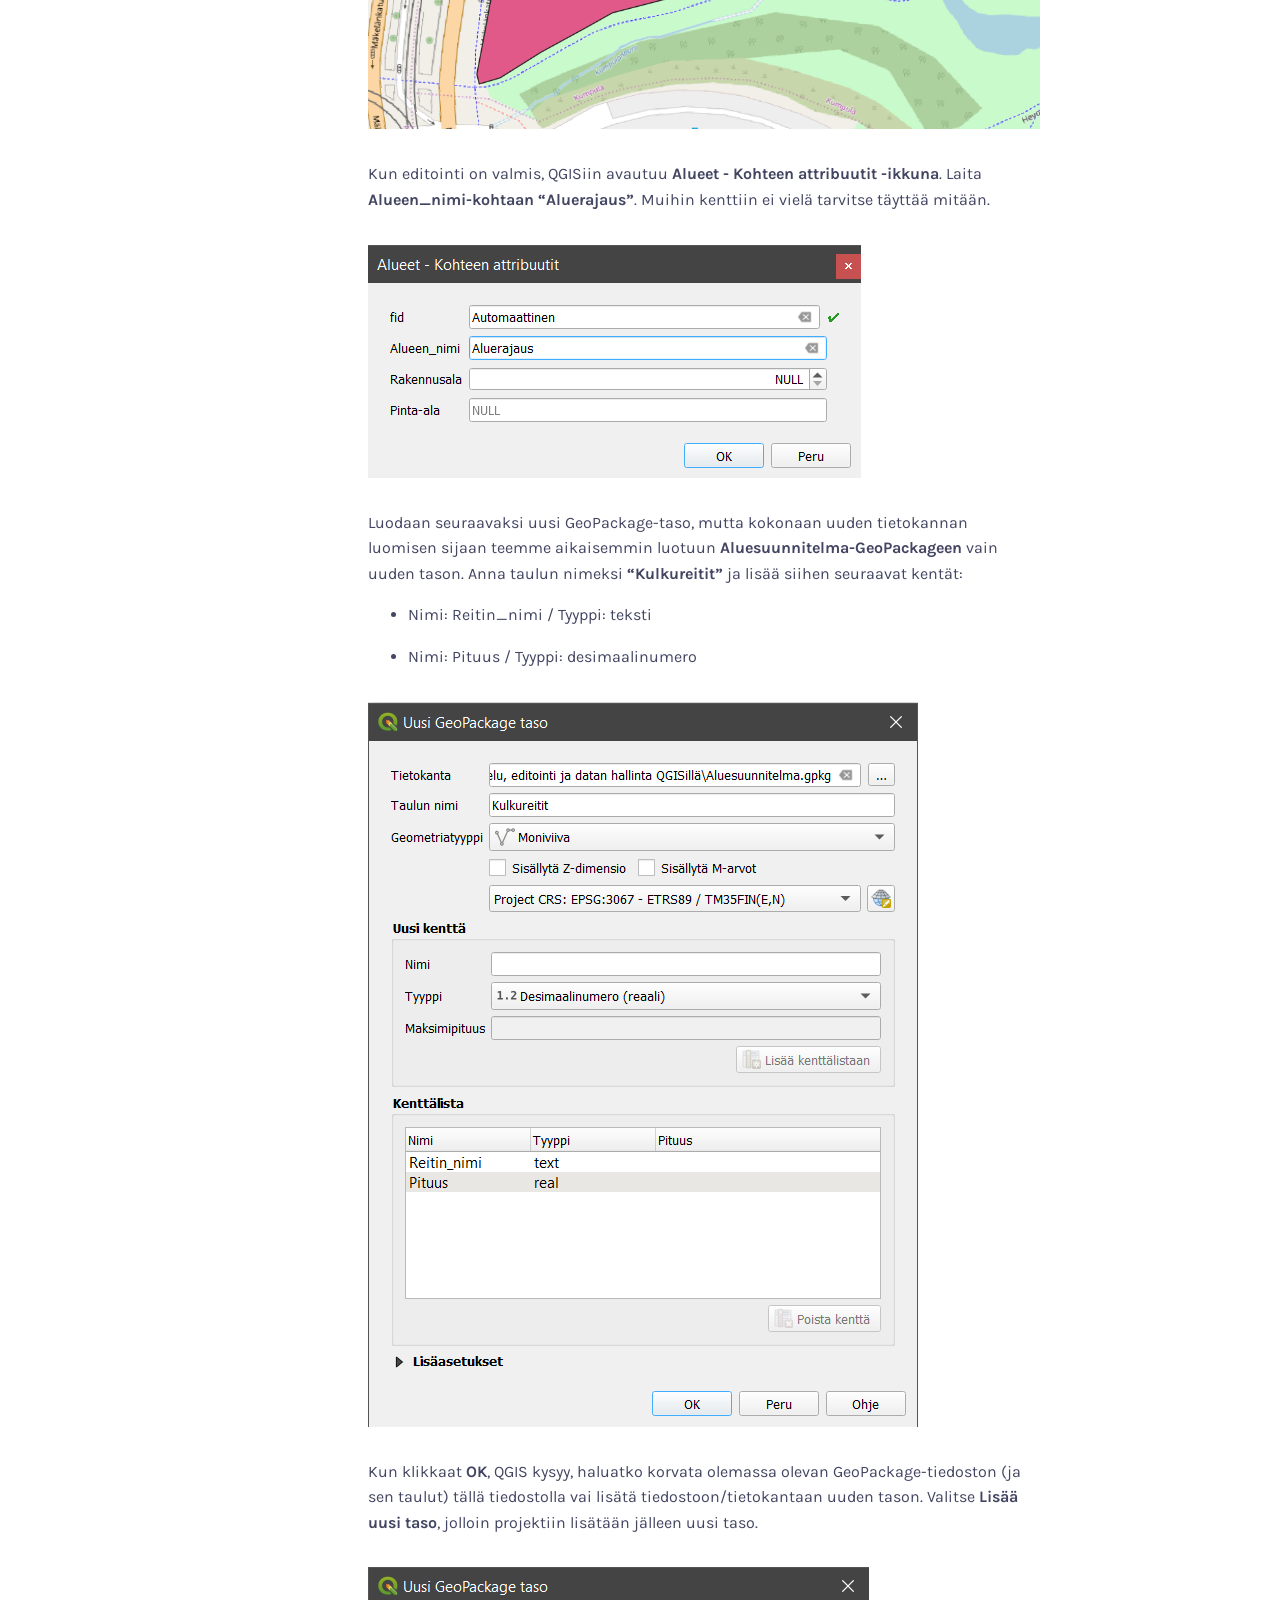
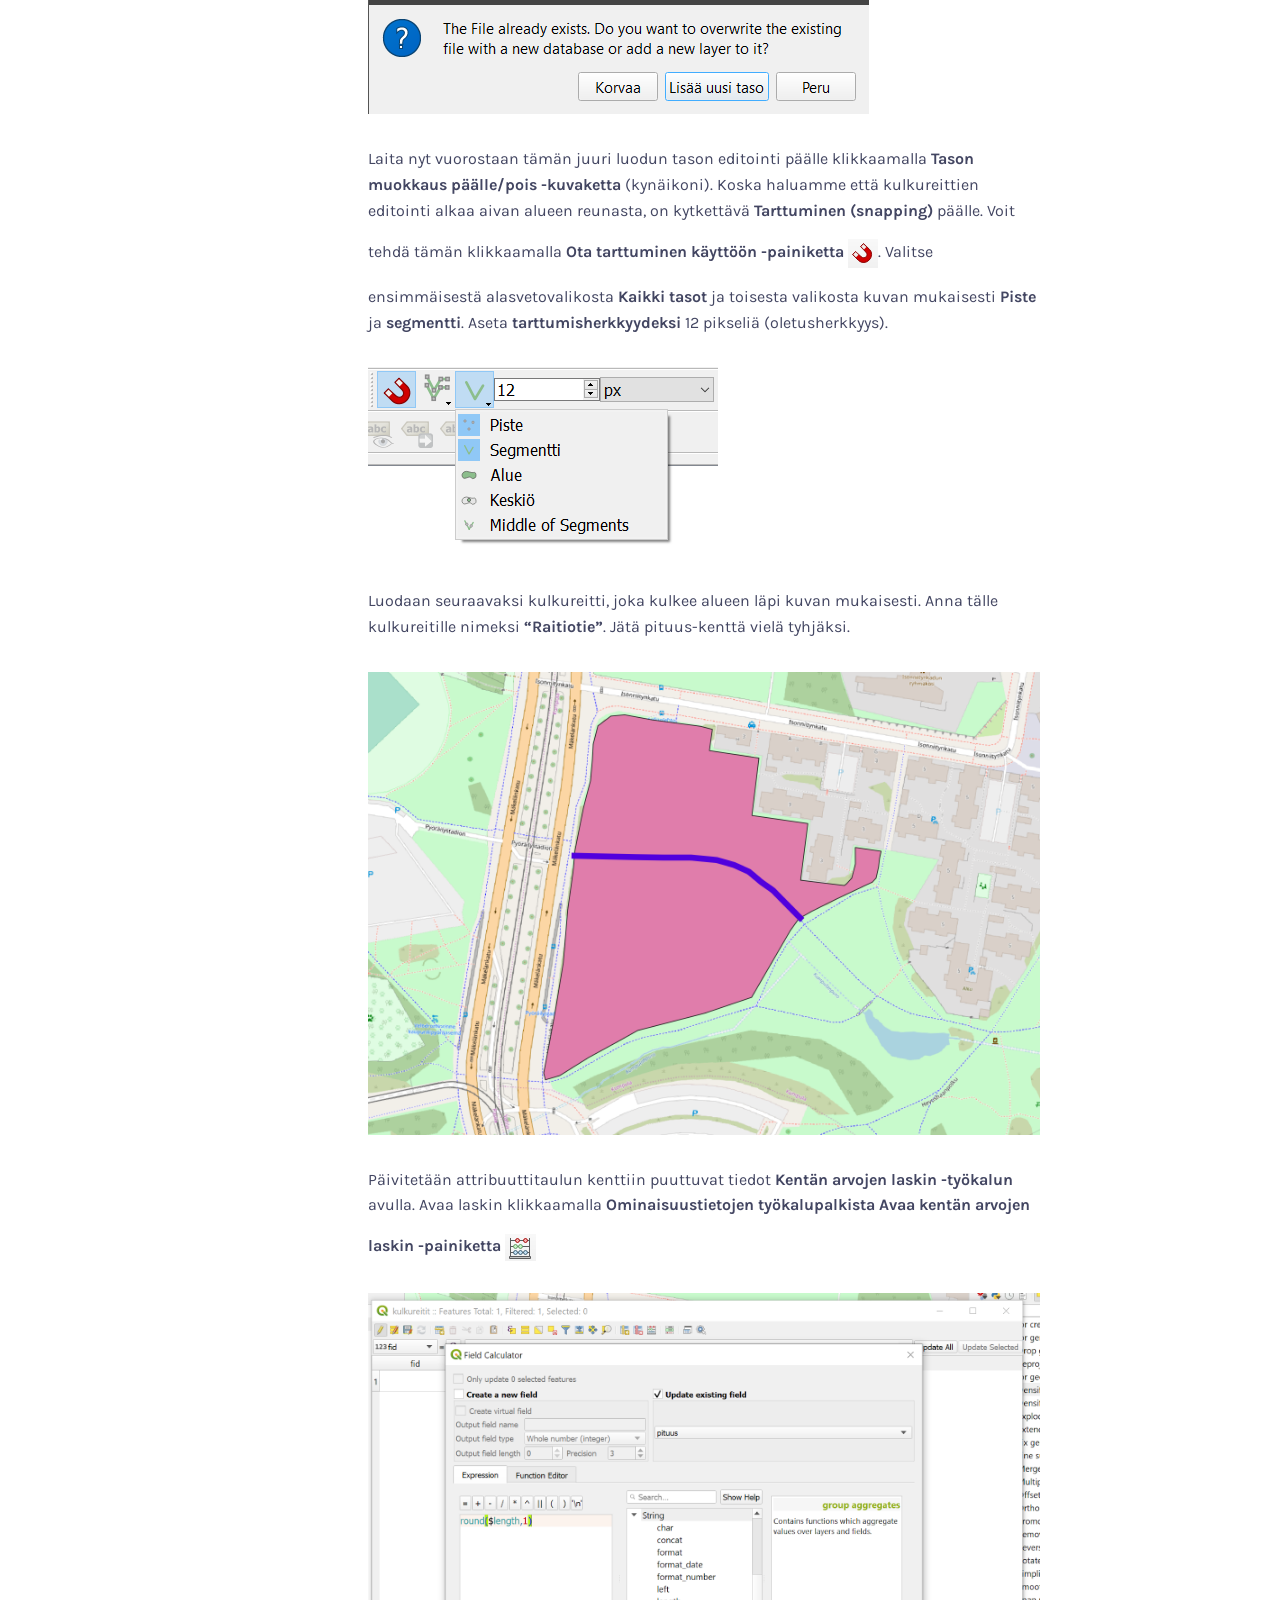
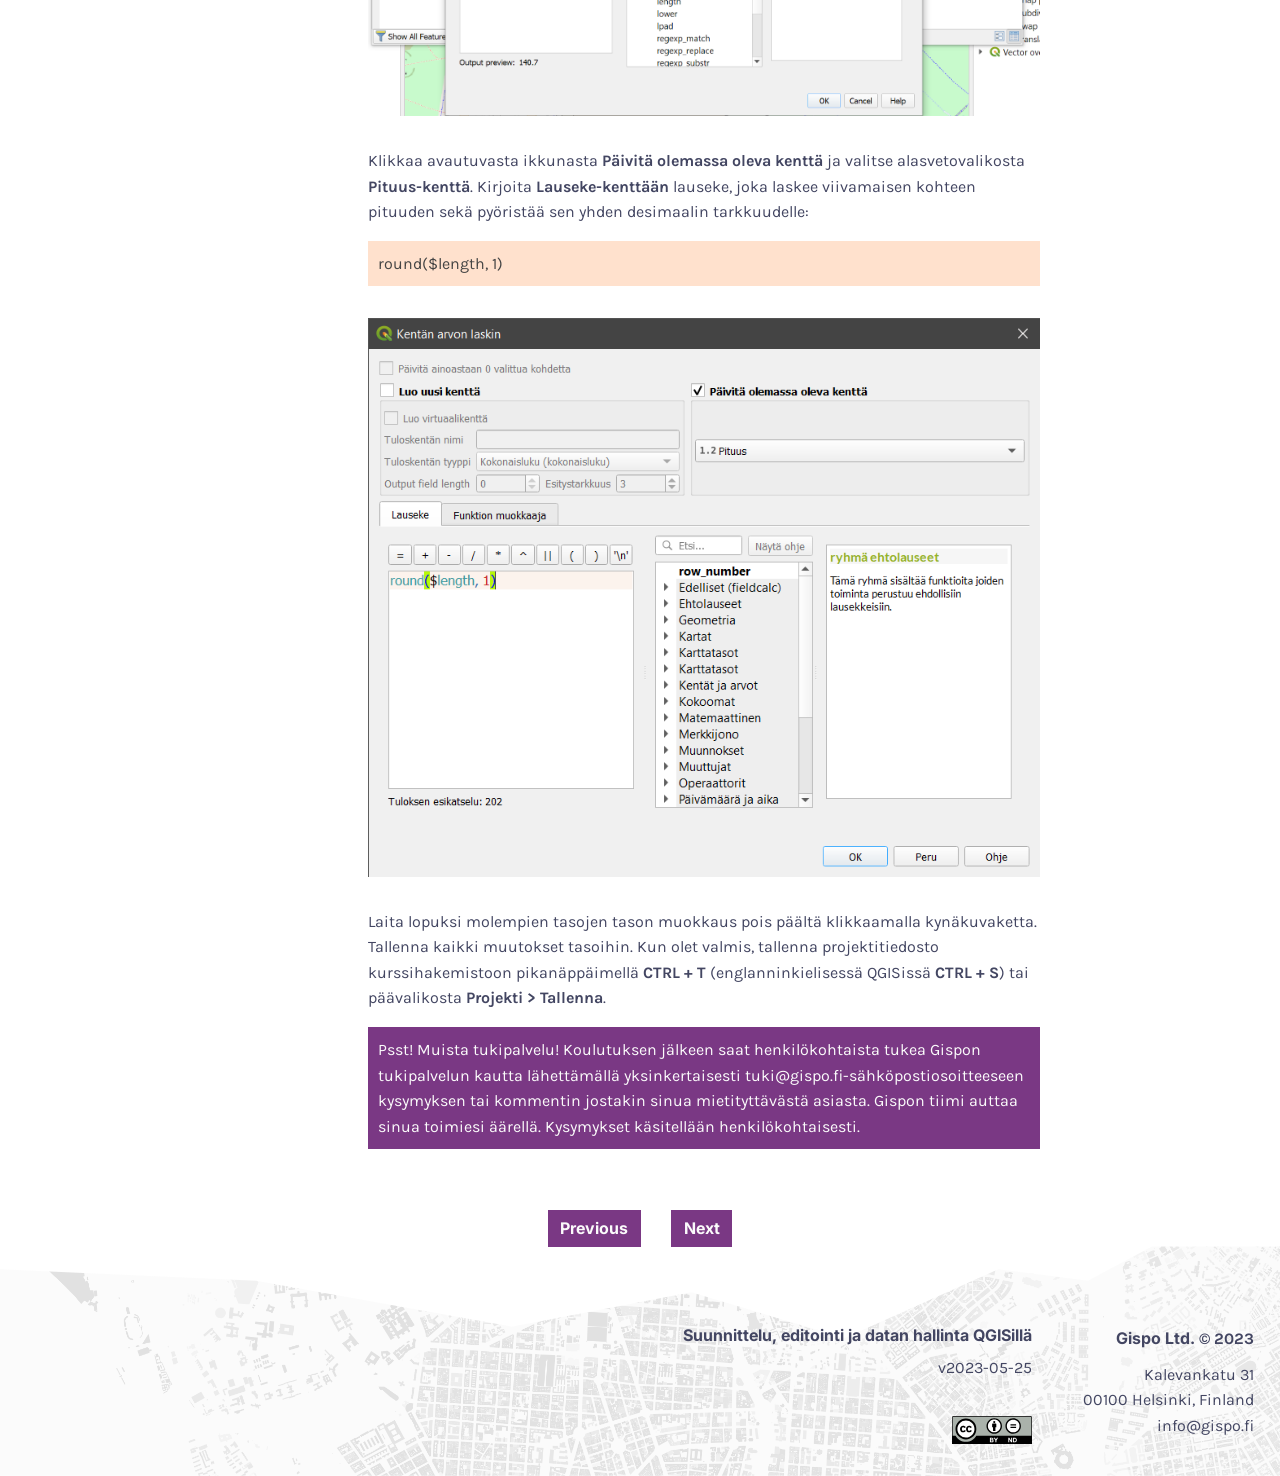
==== commit 78037e64: "Add docs" ====
--- a/docs/2-harjoitus-1-digitoinnin-perusteet.html
+++ b/docs/2-harjoitus-1-digitoinnin-perusteet.html
@@ -16,7 +16,7 @@
 
 <meta name="author" content="Gispo Oy." />
 
-<meta name="date" content="2023-03-30" />
+<meta name="date" content="2023-05-25" />
 
 
 <meta name="description" content="2 Harjoitus 1: Digitoinnin perusteet | Suunnittelu, editointi ja datan hallinta QGISillä">
@@ -242,7 +242,7 @@
 
 <div class="footer-info">
 <h5 class="footer-title">Suunnittelu, editointi ja datan hallinta QGISillä</h5>
-<span class="footer-version">v2023-03-30</span>
+<span class="footer-version">v2023-05-25</span>
 <div class="license"><img src="img/by-nd.svg" width="80px" alt="CC-BY-ND"></div>
 </div>
 
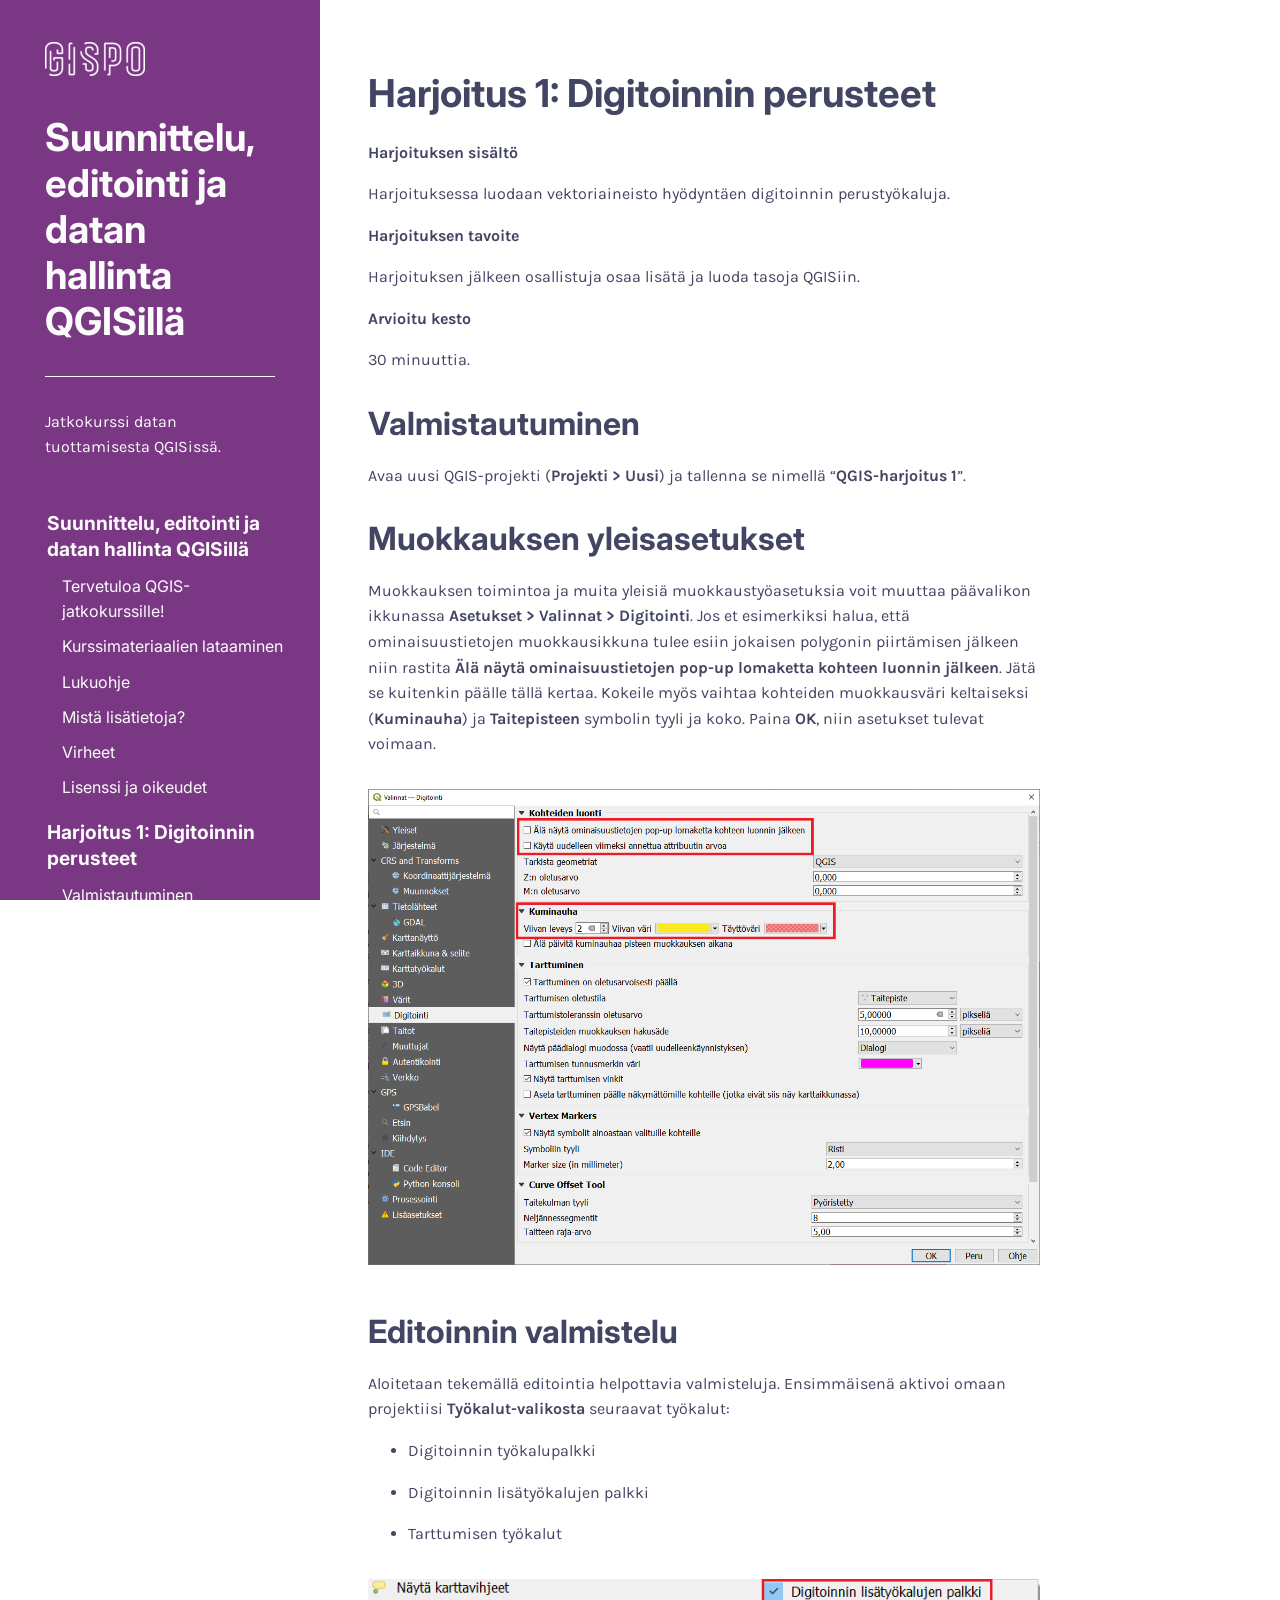
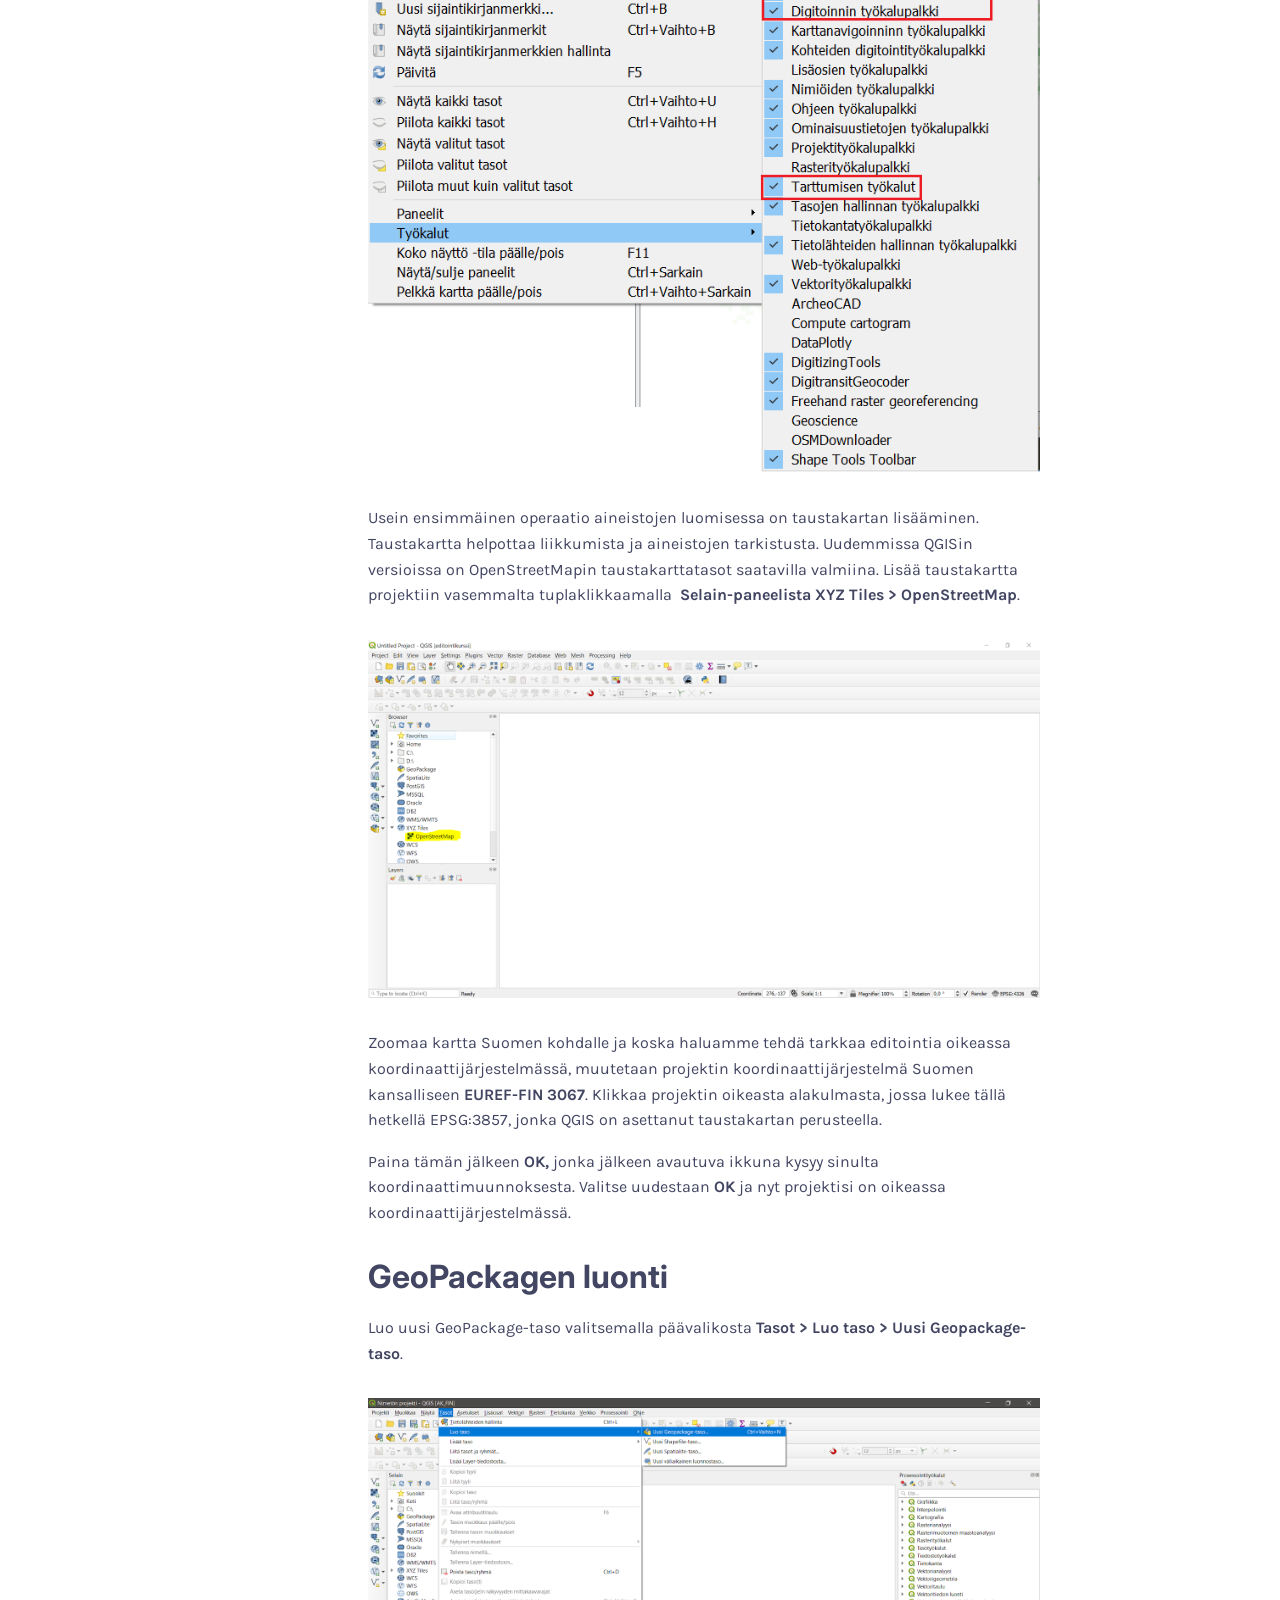
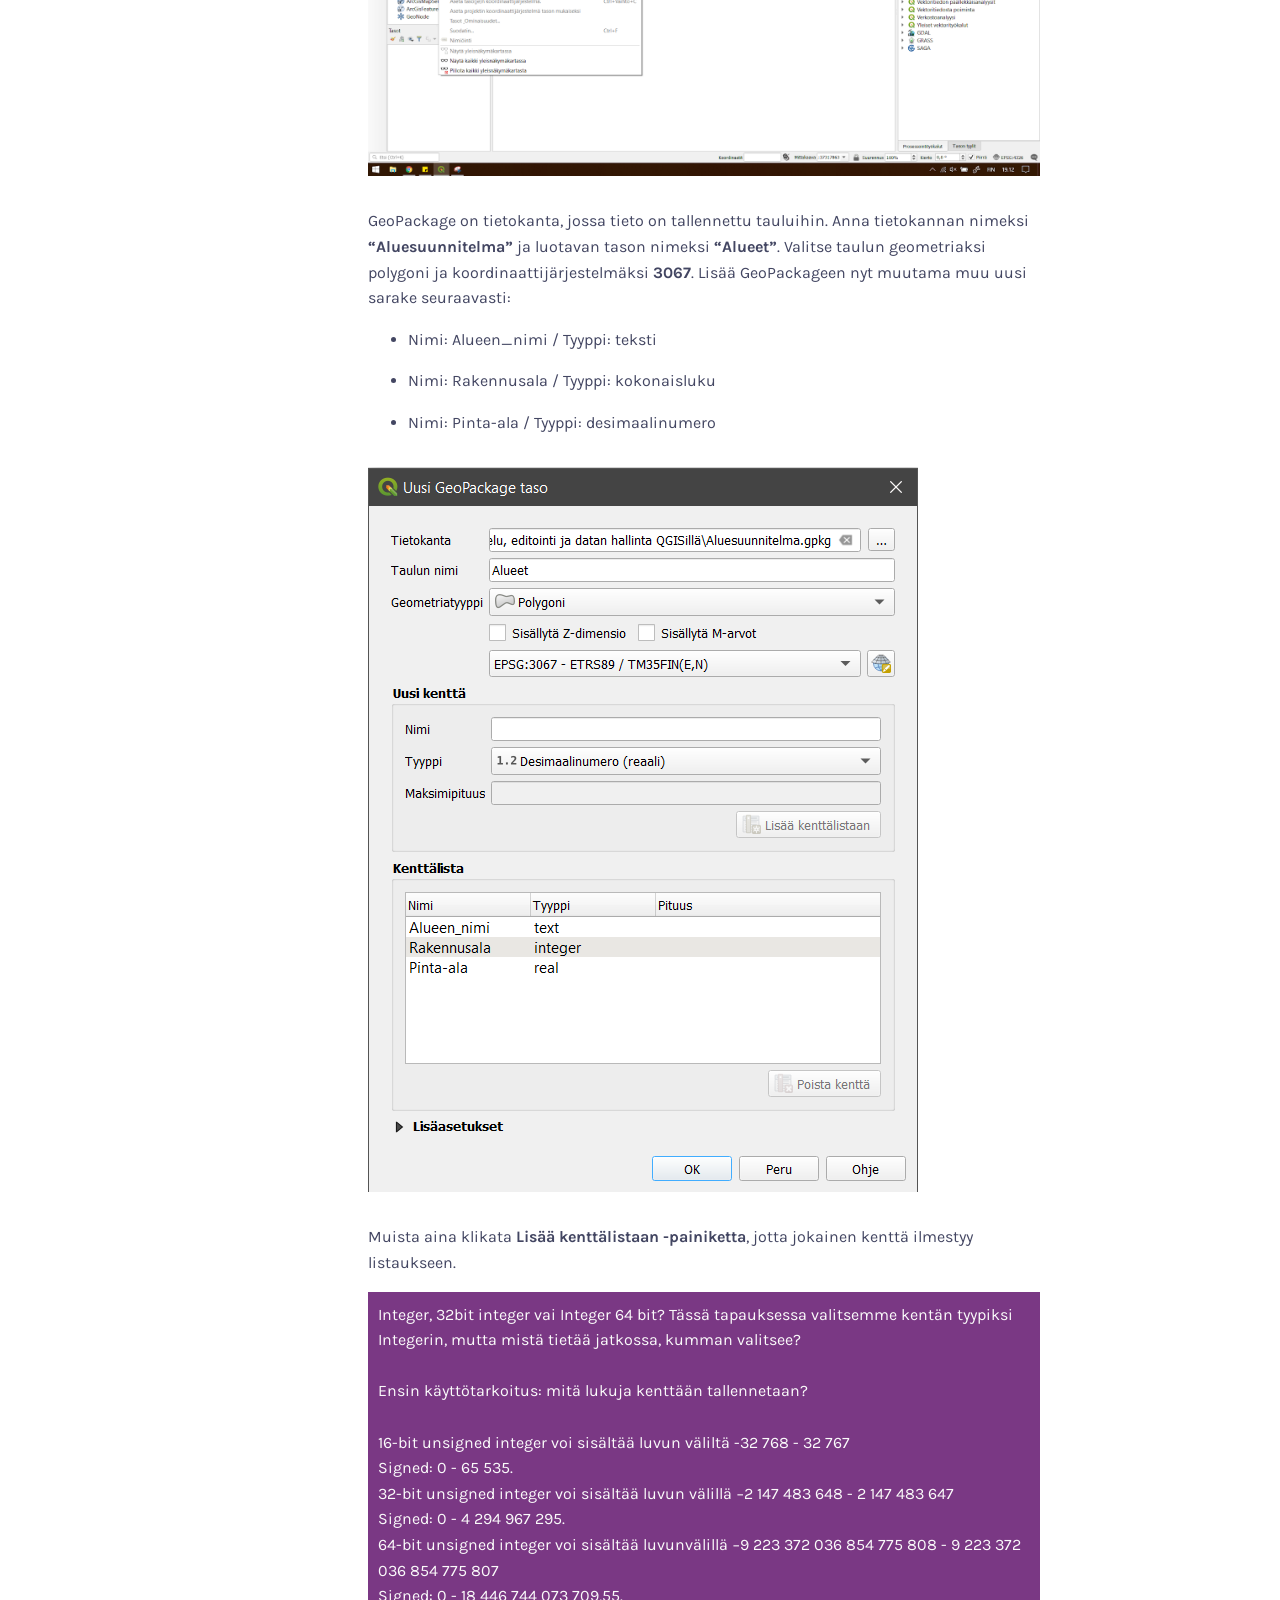
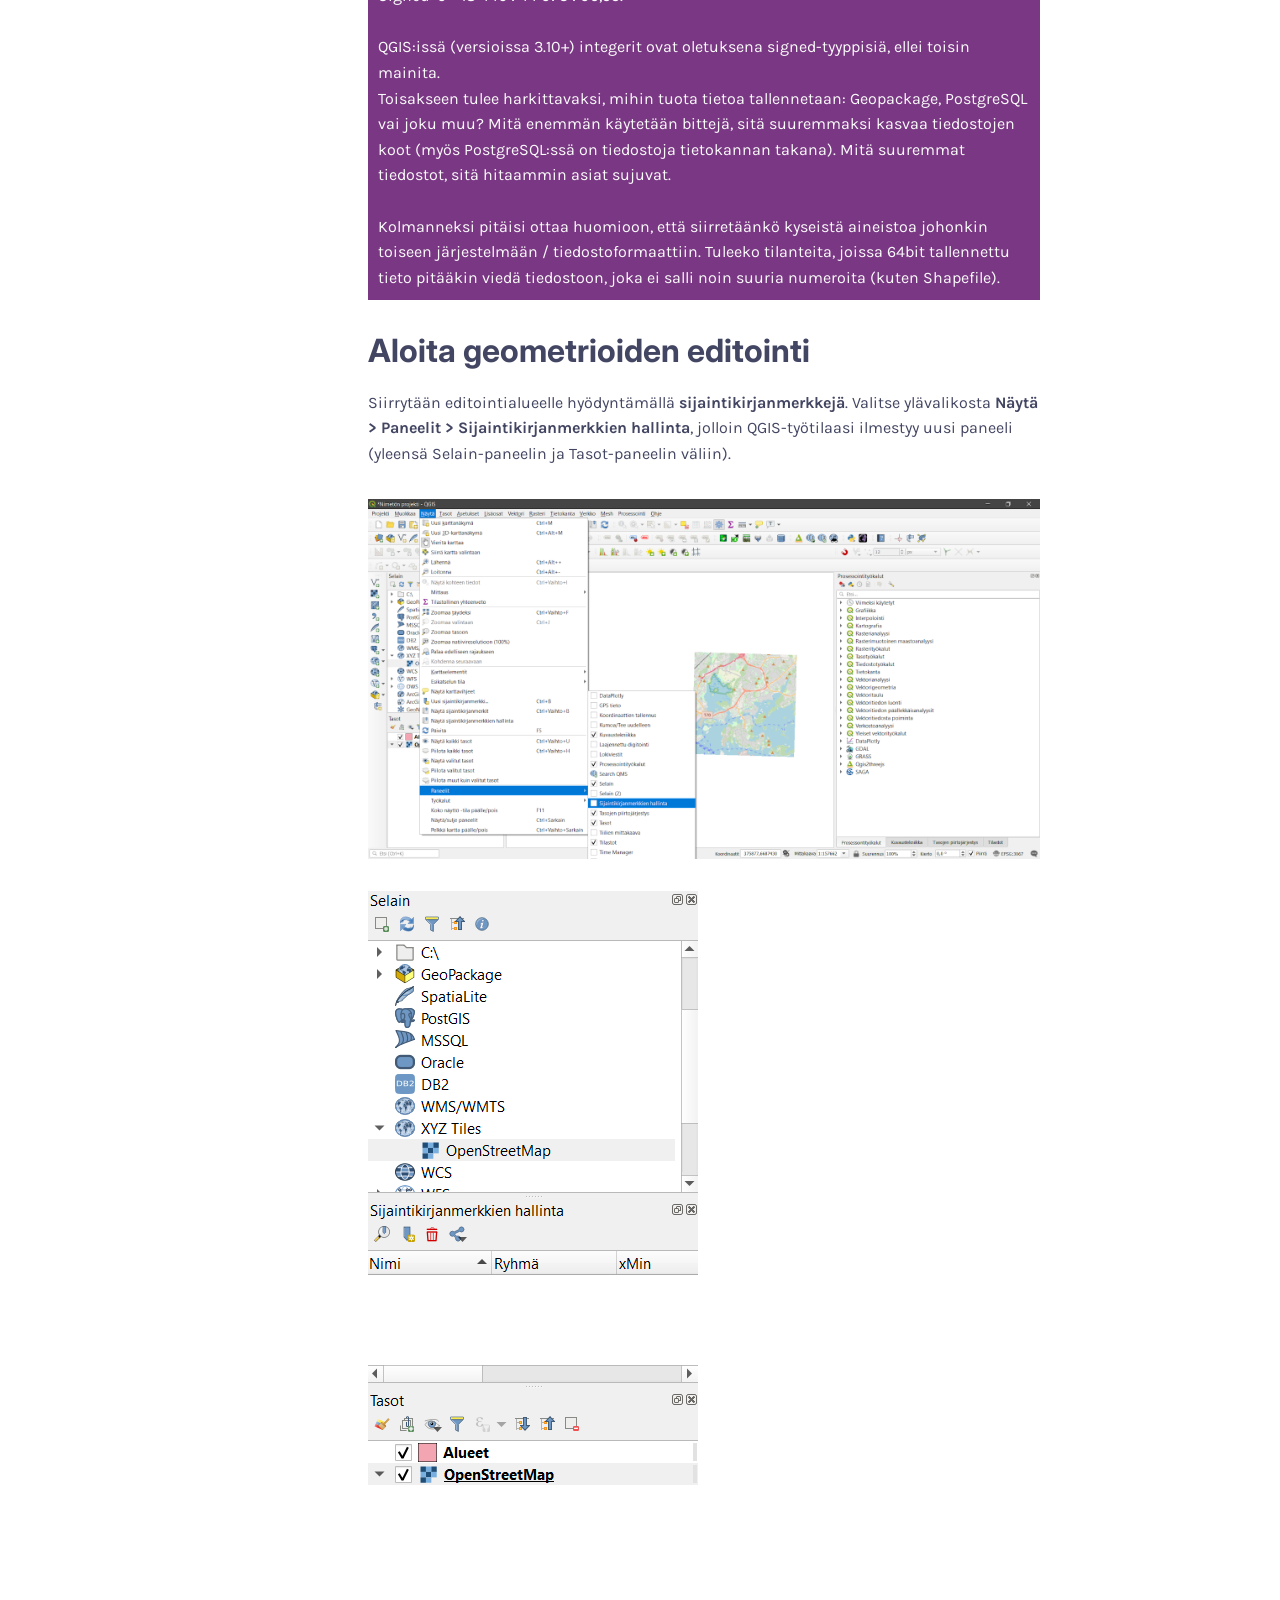
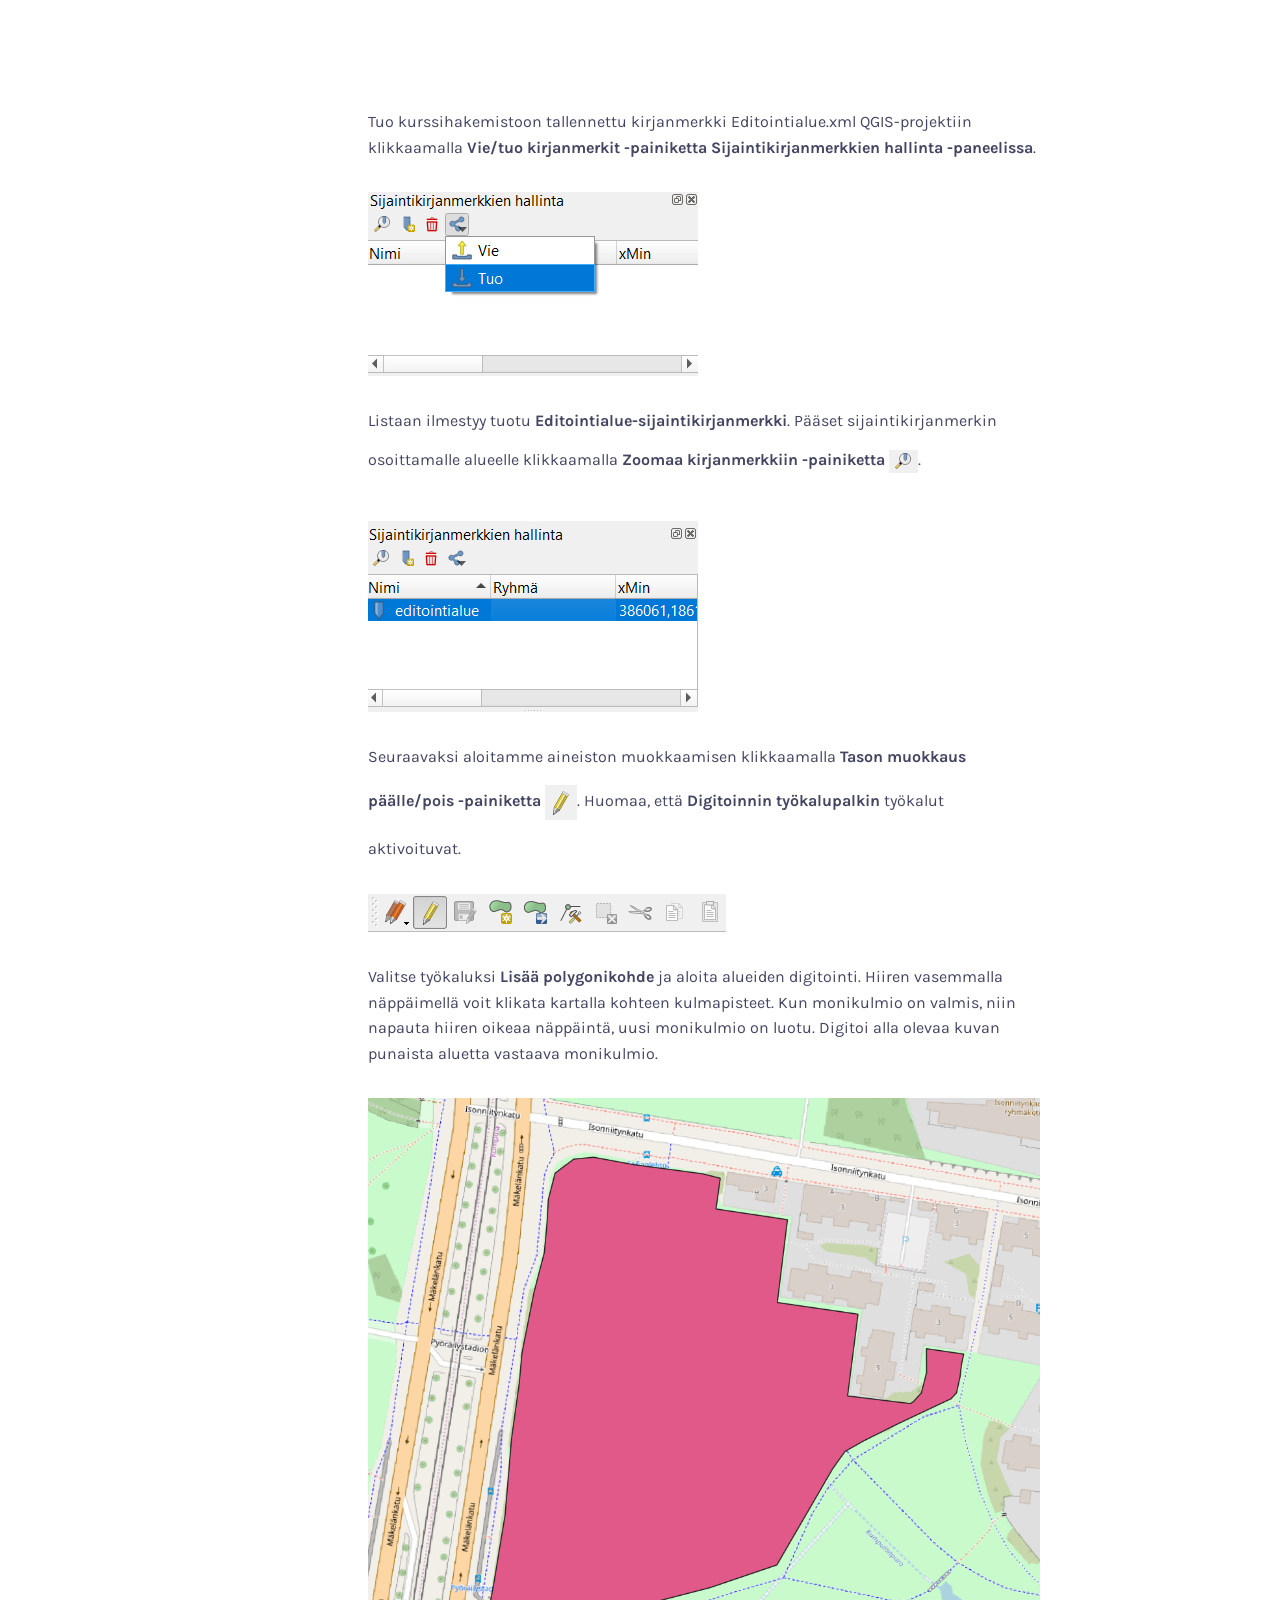
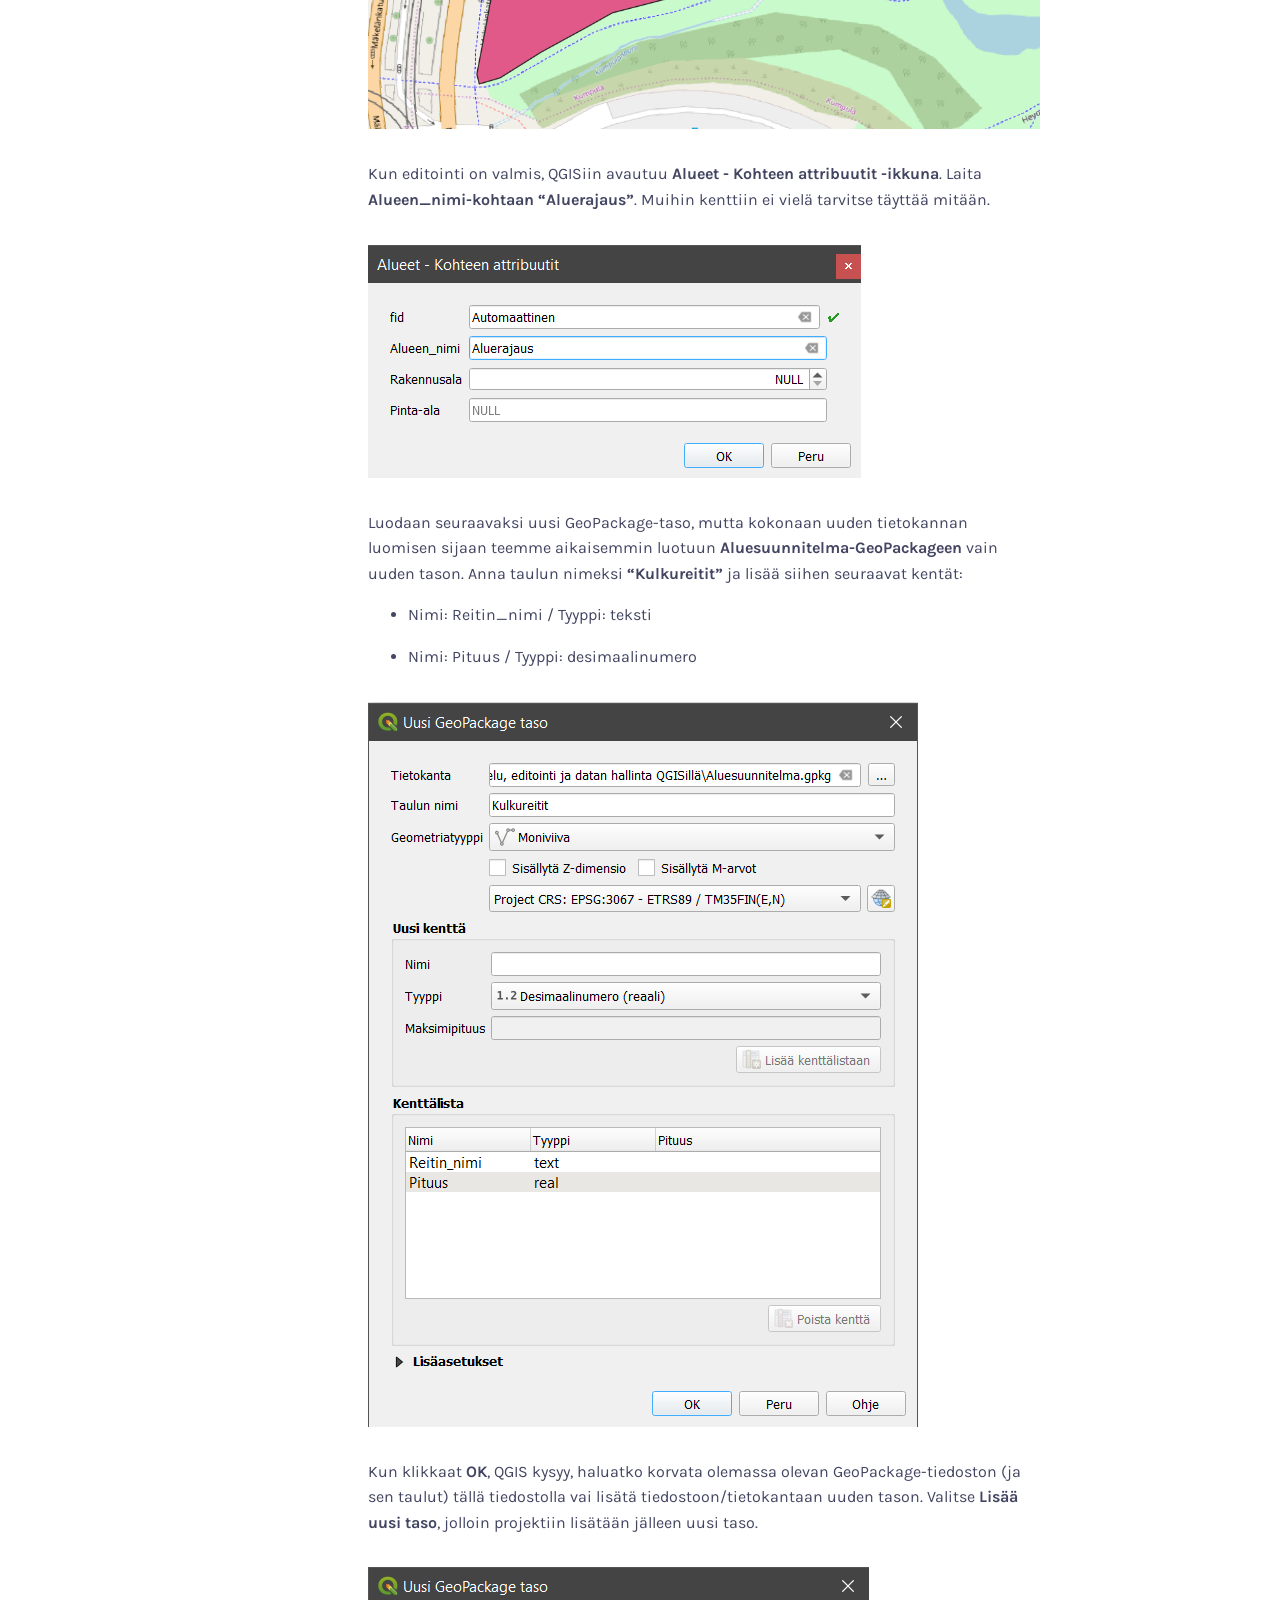
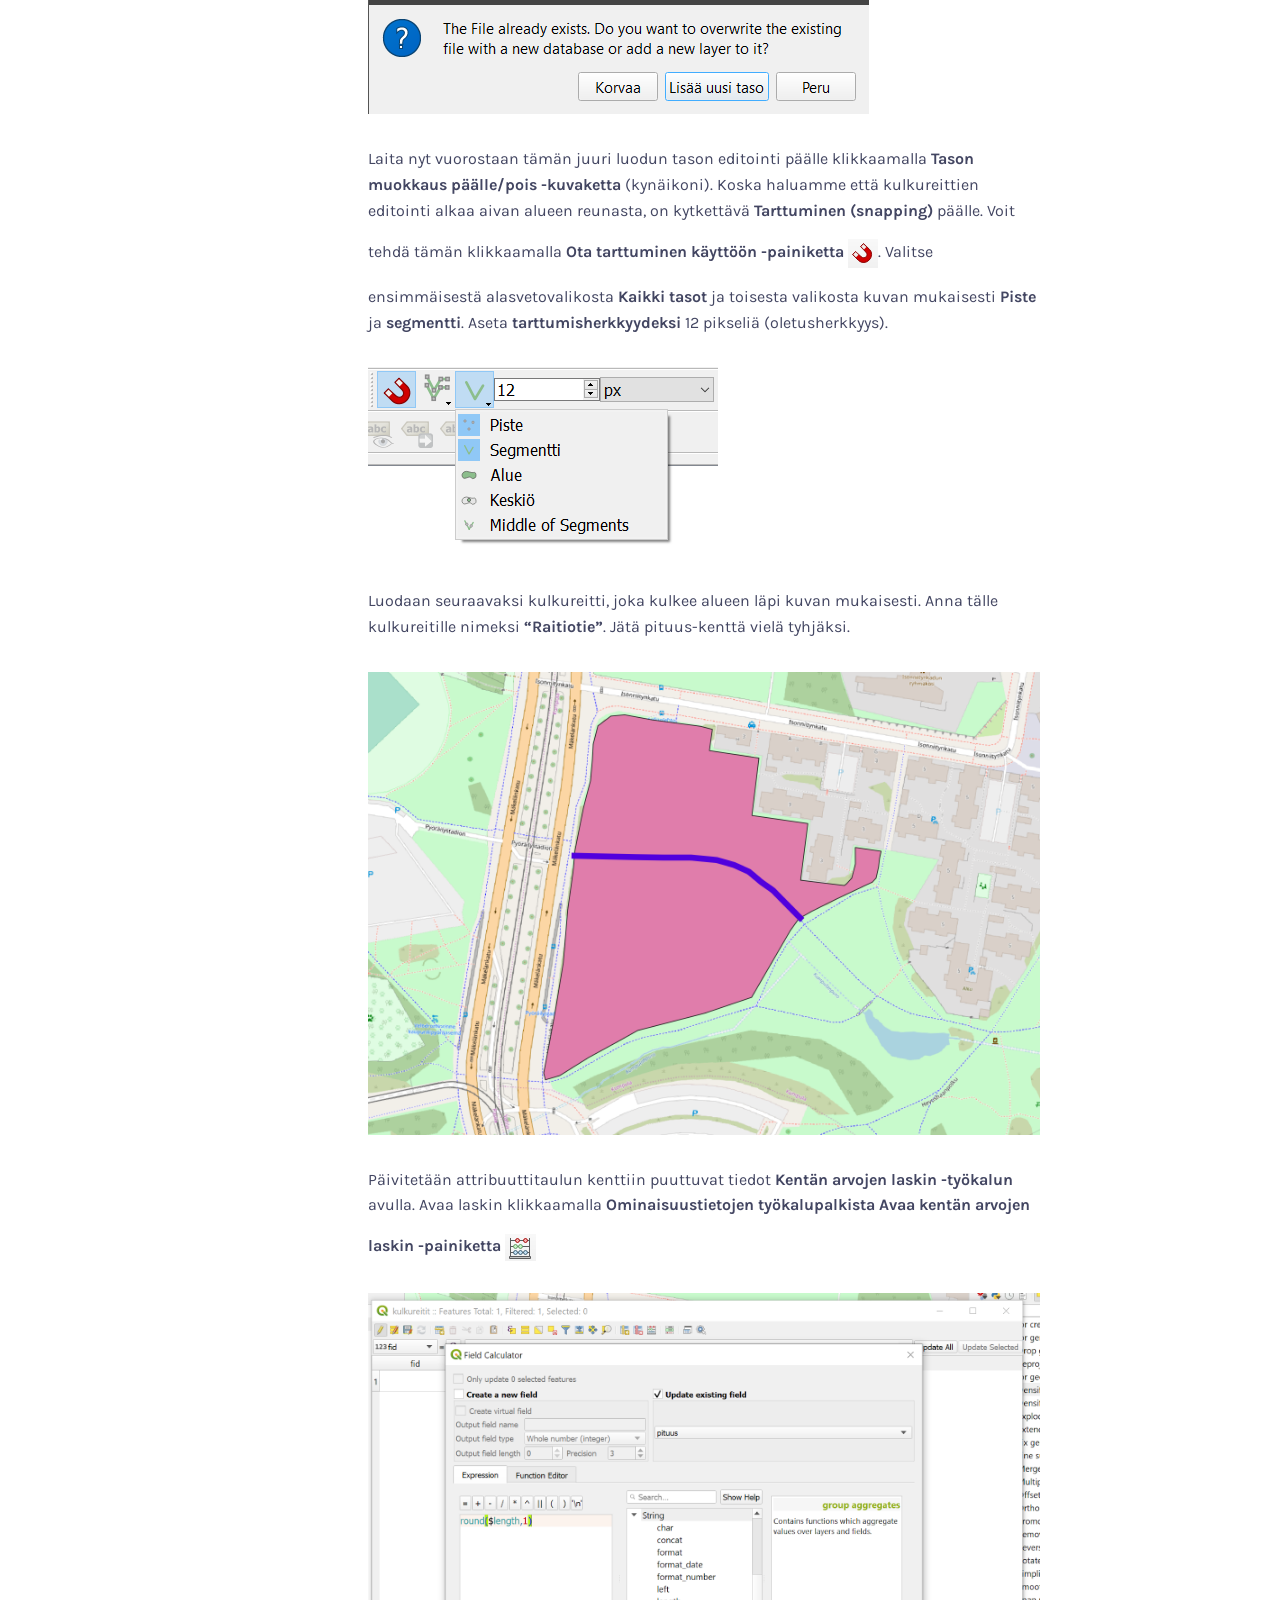
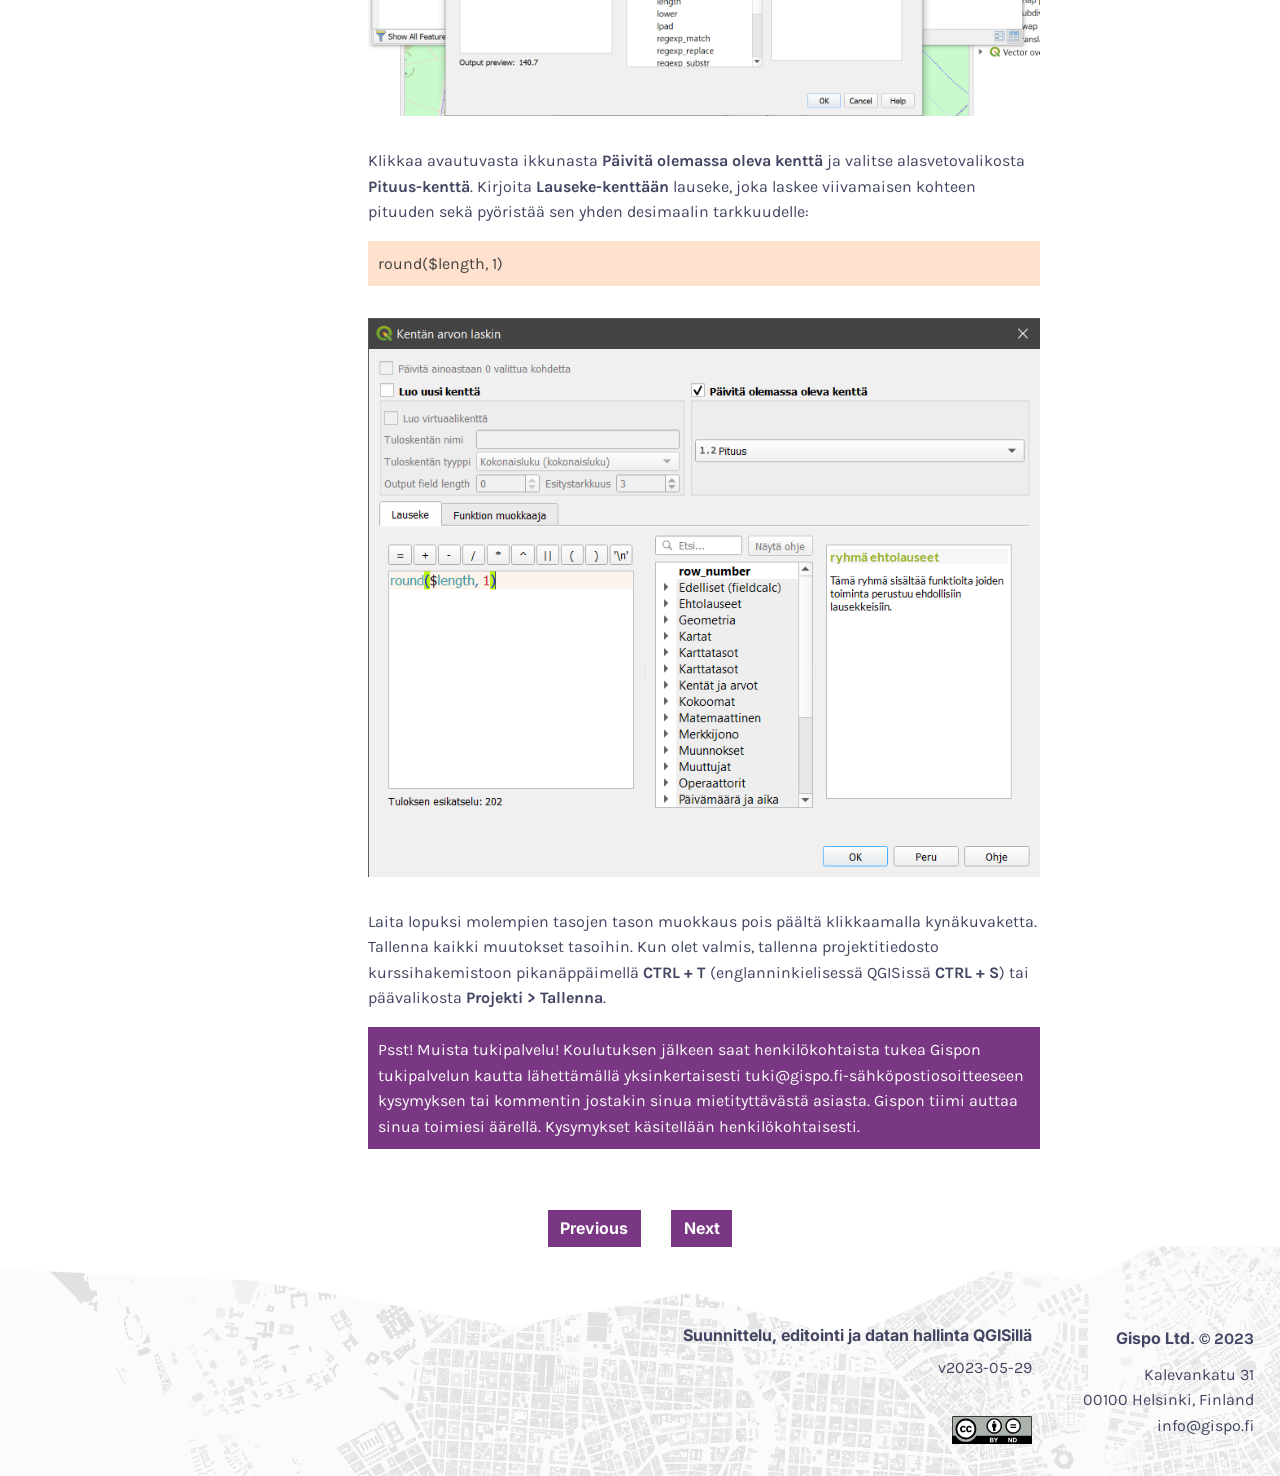
==== commit 51225a0f: "Update docs" ====
--- a/docs/2-harjoitus-1-digitoinnin-perusteet.html
+++ b/docs/2-harjoitus-1-digitoinnin-perusteet.html
@@ -16,7 +16,7 @@
 
 <meta name="author" content="Gispo Oy." />
 
-<meta name="date" content="2023-05-25" />
+<meta name="date" content="2023-05-29" />
 
 
 <meta name="description" content="2 Harjoitus 1: Digitoinnin perusteet | Suunnittelu, editointi ja datan hallinta QGISillä">
@@ -95,13 +95,16 @@
 <li><a href="3-harjoitus-2-edistyneet-digitointiominaisuudet.html#lisätehtävä-lisää-rakennukset-tasolle-funktio-jolla-pinta-ala-tieto-päivittyy-automaattisesti"><span class="toc-section-number">3.8</span> Lisätehtävä: Lisää Rakennukset tasolle funktio, jolla pinta-ala tieto päivittyy automaattisesti</a></li>
 <li><a href="3-harjoitus-2-edistyneet-digitointiominaisuudet.html#lopuksi"><span class="toc-section-number">3.9</span> Lopuksi</a></li>
 </ul></li>
-<li><a href="4-harjoitus-3-relaatiot.html#harjoitus-3-relaatiot"><span class="toc-section-number">4</span> Harjoitus 3: Relaatiot</a>
-<ul>
-<li><a href="4-harjoitus-3-relaatiot.html#valmistautuminen-2"><span class="toc-section-number">4.1</span> Valmistautuminen</a></li>
-<li><a href="4-harjoitus-3-relaatiot.html#aineistojen-valmistelu"><span class="toc-section-number">4.2</span> Aineistojen valmistelu</a></li>
-<li><a href="4-harjoitus-3-relaatiot.html#editointi-relaatioita-hyödyntämällä"><span class="toc-section-number">4.3</span> Editointi relaatioita hyödyntämällä</a></li>
-<li><a href="4-harjoitus-3-relaatiot.html#relaatioiden-sisäiset-säännöt"><span class="toc-section-number">4.4</span> Relaatioiden sisäiset säännöt</a></li>
-<li><a href="4-harjoitus-3-relaatiot.html#lisätehtävä-automaattisesti-täydentyvät-arvot"><span class="toc-section-number">4.5</span> Lisätehtävä: automaattisesti täydentyvät arvot</a></li>
+<li><a href="4-harjoitus-3-georeferointi.html#harjoitus-3-georeferointi"><span class="toc-section-number">4</span> Harjoitus 3: Georeferointi</a>
+<ul>
+<li><a href="4-harjoitus-3-georeferointi.html#valmistautuminen-2"><span class="toc-section-number">4.1</span> Valmistautuminen</a>
+<ul>
+<li><a href="4-harjoitus-3-georeferointi.html#section"><span class="toc-section-number">4.1.1</span> </a></li>
+</ul></li>
+<li><a href="4-harjoitus-3-georeferointi.html#aineistojen-valmistelu---georeferoija-lisäosan-aktivointi"><span class="toc-section-number">4.2</span> Aineistojen valmistelu <strong>-</strong> Georeferoija lisäosan aktivointi</a></li>
+<li><a href="4-harjoitus-3-georeferointi.html#georeferoija-lisäosan-toiminta"><span class="toc-section-number">4.3</span> Georeferoija-lisäosan toiminta</a></li>
+<li><a href="4-harjoitus-3-georeferointi.html#panosta-vastinpisteisiin"><span class="toc-section-number">4.4</span> Panosta vastinpisteisiin</a></li>
+<li><a href="4-harjoitus-3-georeferointi.html#vastinpisteiden-tarkastelu-ja-varsinainen-georeferointi"><span class="toc-section-number">4.5</span> Vastinpisteiden tarkastelu ja varsinainen georeferointi</a></li>
 </ul></li>
 <li><a href="5-harjoitus-4-topologia-ja-geometria.html#harjoitus-4-topologia-ja-geometria"><span class="toc-section-number">5</span> Harjoitus 4: Topologia ja geometria</a>
 <ul>
@@ -116,7 +119,11 @@
 <ul>
 <li><a href="6-harjoitus-5-geokoodaus.html#valmistautuminen-4"><span class="toc-section-number">6.1</span> Valmistautuminen</a></li>
 <li><a href="6-harjoitus-5-geokoodaus.html#geocoding--lisäosa"><span class="toc-section-number">6.2</span> GeoCoding -lisäosa</a></li>
-<li><a href="6-harjoitus-5-geokoodaus.html#digitransit.fi-geocoder"><span class="toc-section-number">6.3</span> DigiTransit.fi Geocoder</a></li>
+<li><a href="6-harjoitus-5-geokoodaus.html#digitransit.fi-geocoder"><span class="toc-section-number">6.3</span> DigiTransit.fi Geocoder</a>
+<ul>
+<li><a href="6-harjoitus-5-geokoodaus.html#digitransit.fi---alkuvalmistelut"><span class="toc-section-number">6.3.1</span> DigiTransit.fi - alkuvalmistelut</a></li>
+<li><a href="6-harjoitus-5-geokoodaus.html#digitransit.fi---geocoder-aktivointi"><span class="toc-section-number">6.3.2</span> DigiTransit.fi - Geocoder aktivointi</a></li>
+</ul></li>
 </ul></li>
 </ul>
 </div>
@@ -242,7 +249,7 @@
 
 <div class="footer-info">
 <h5 class="footer-title">Suunnittelu, editointi ja datan hallinta QGISillä</h5>
-<span class="footer-version">v2023-05-25</span>
+<span class="footer-version">v2023-05-29</span>
 <div class="license"><img src="img/by-nd.svg" width="80px" alt="CC-BY-ND"></div>
 </div>
 
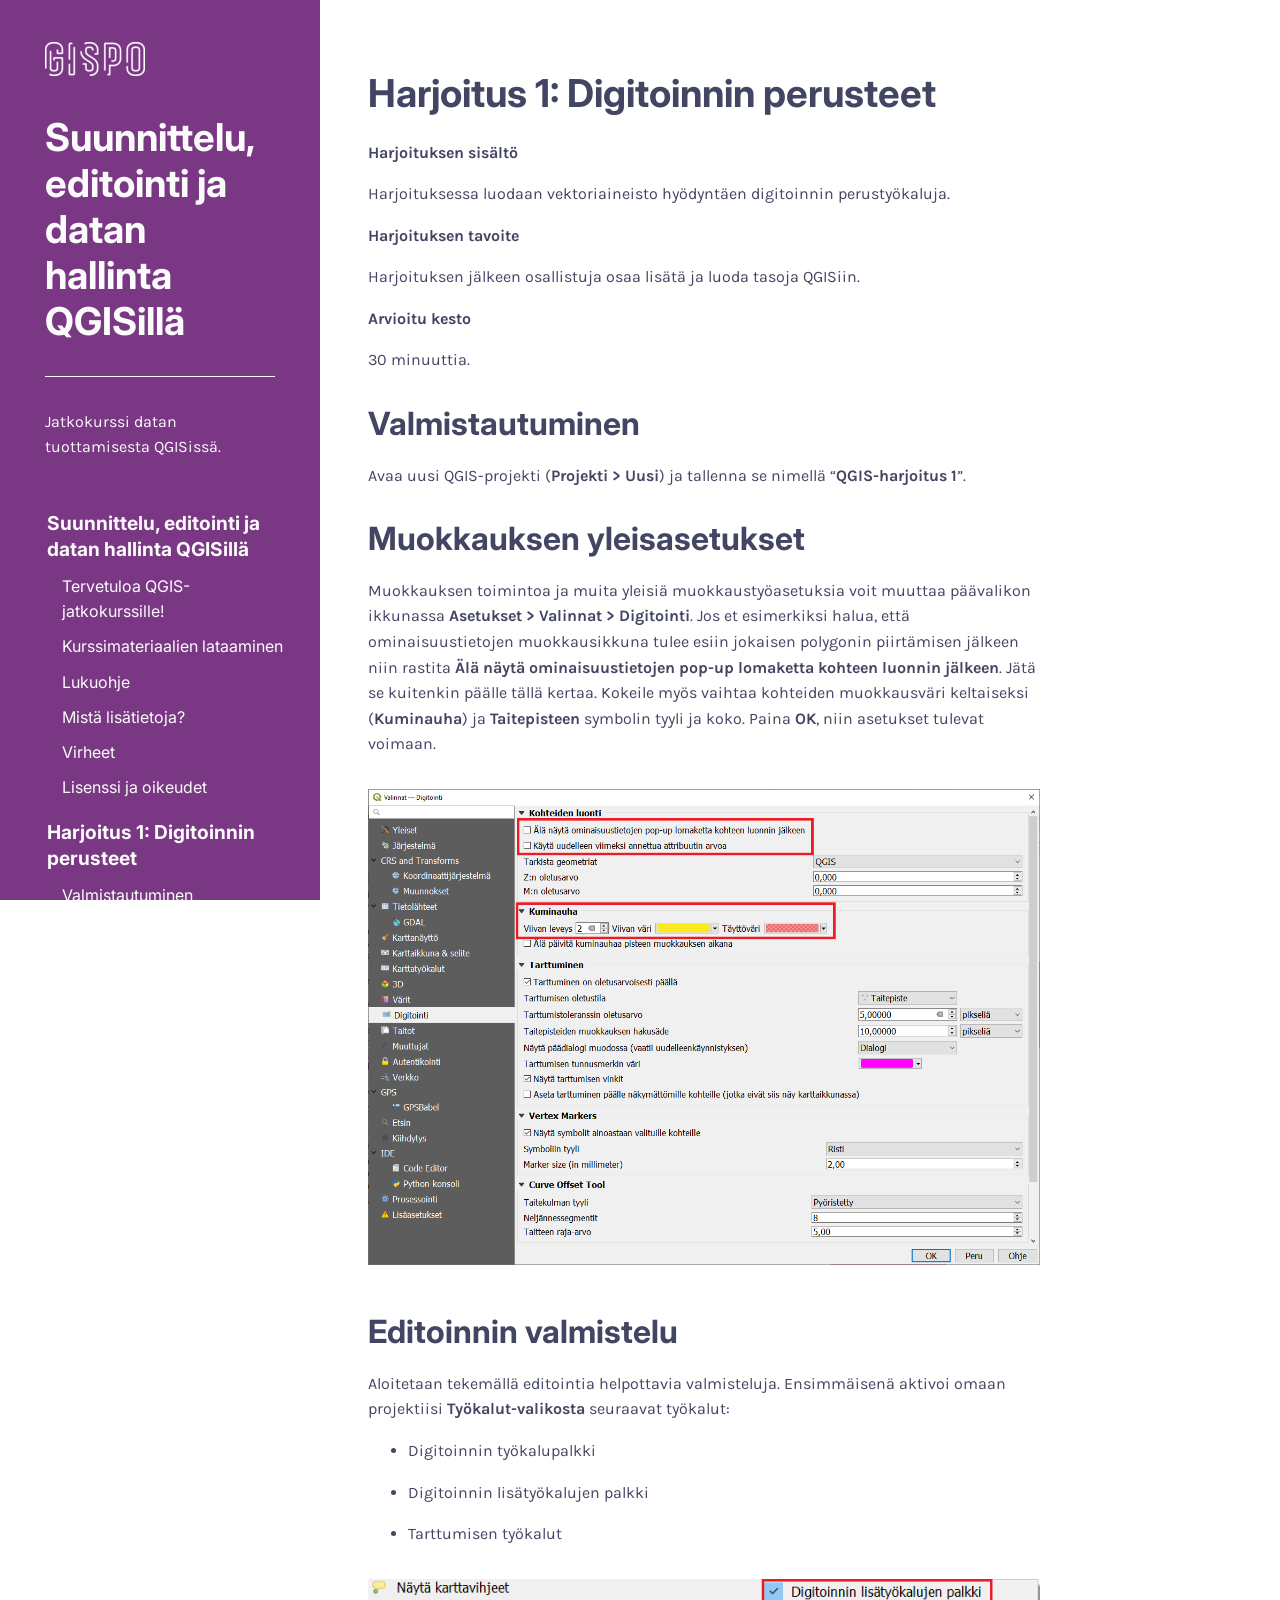
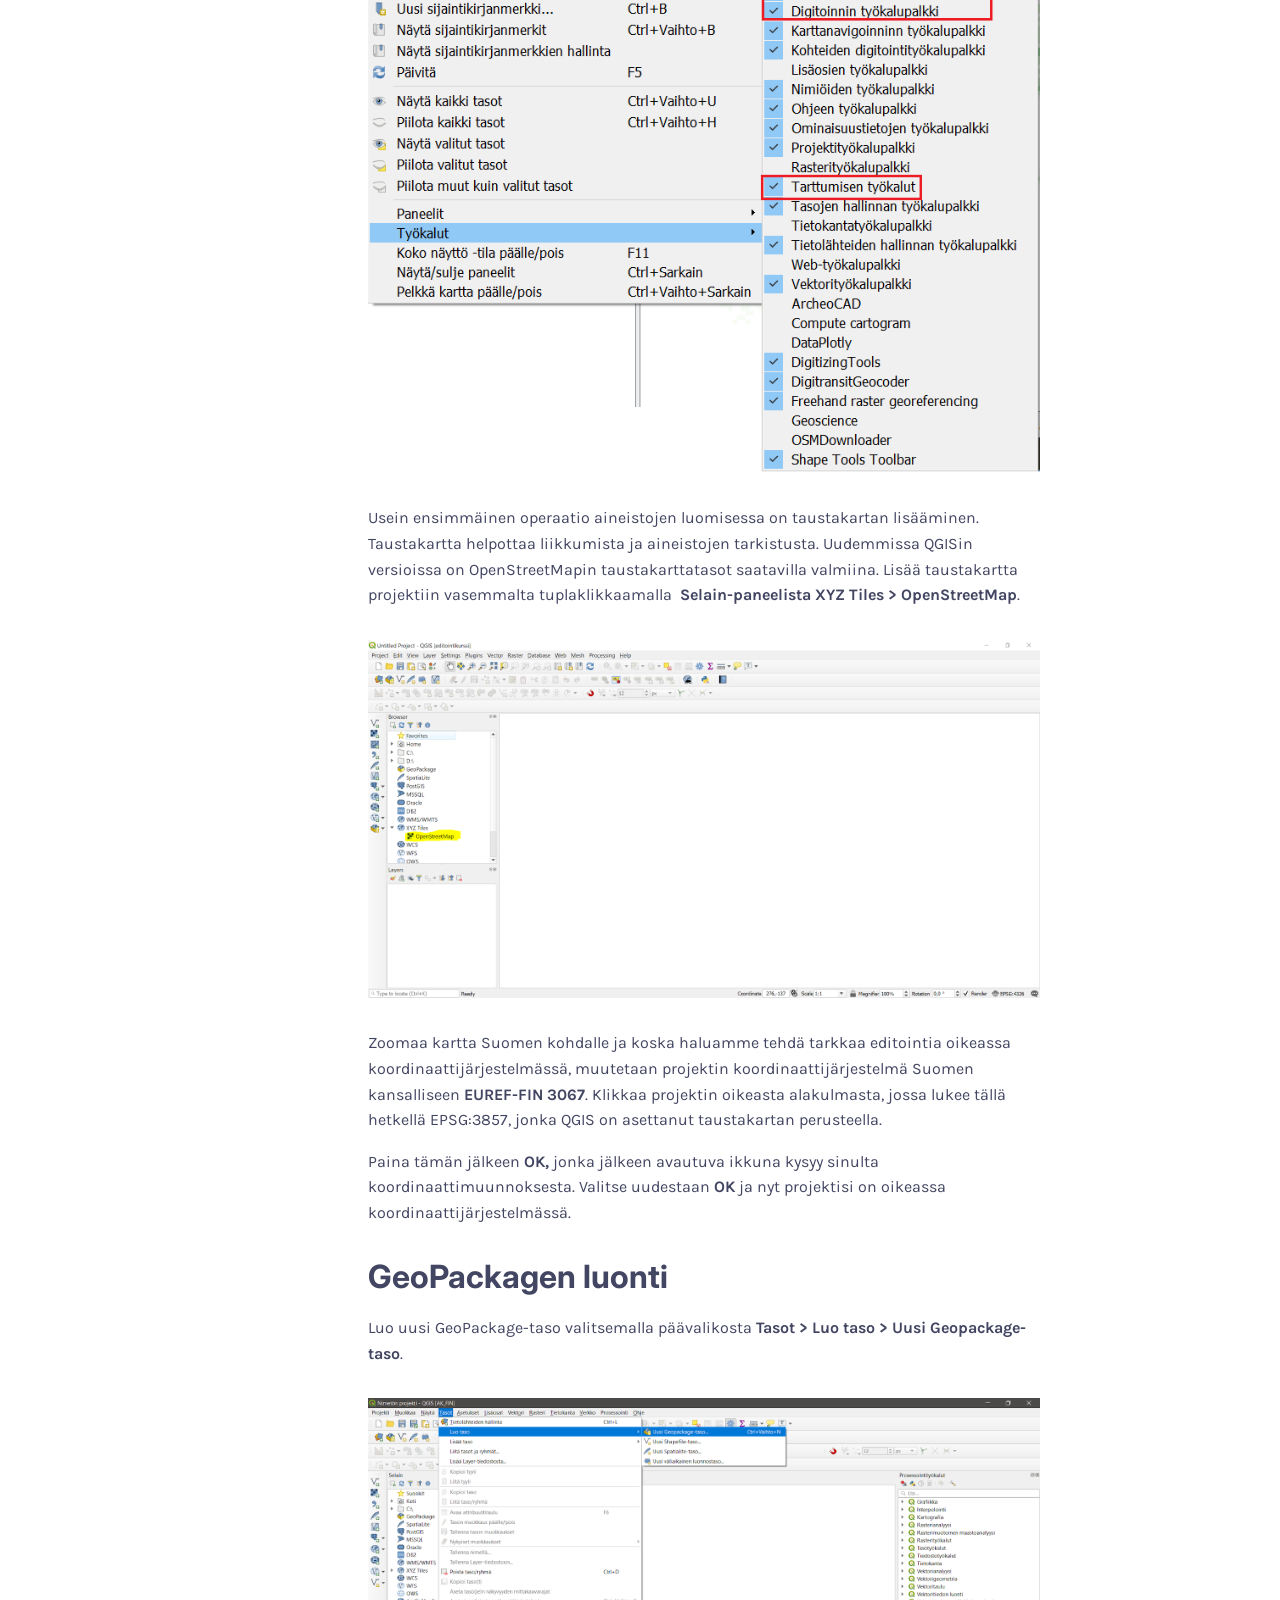
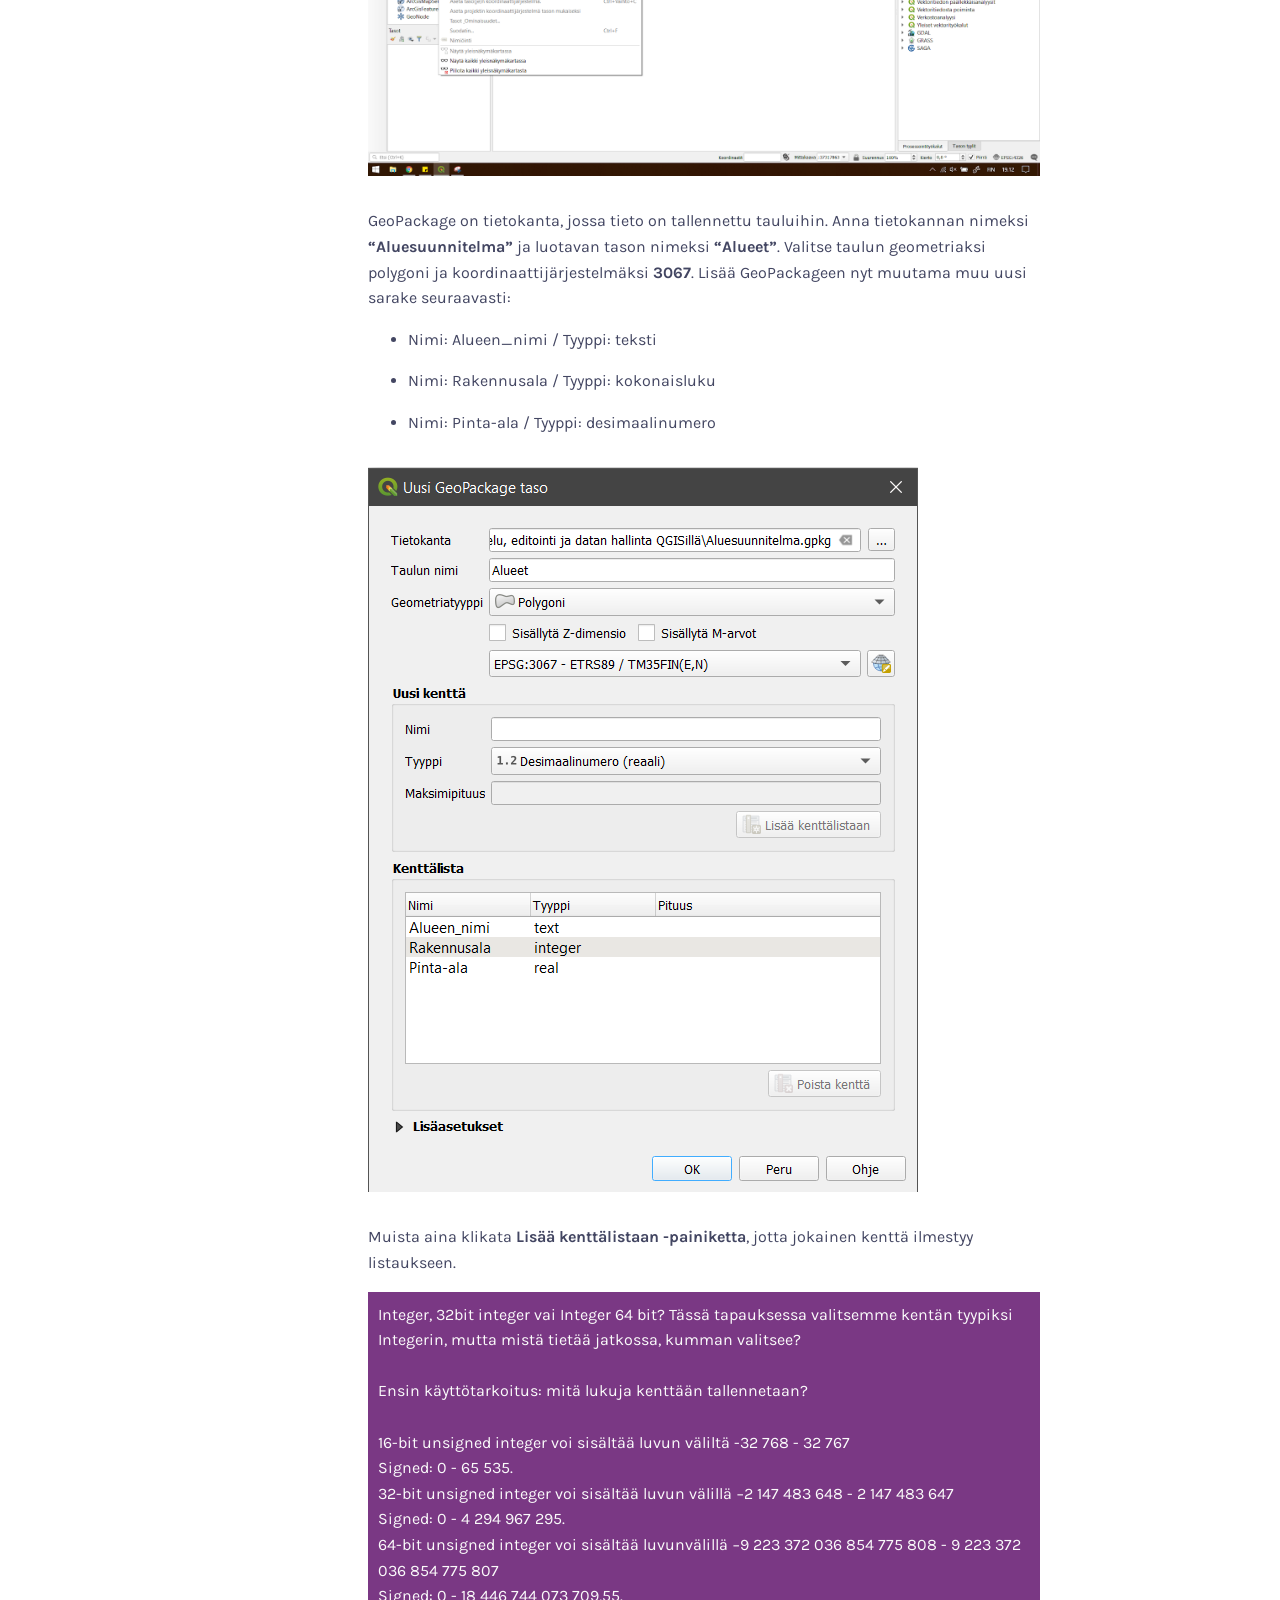
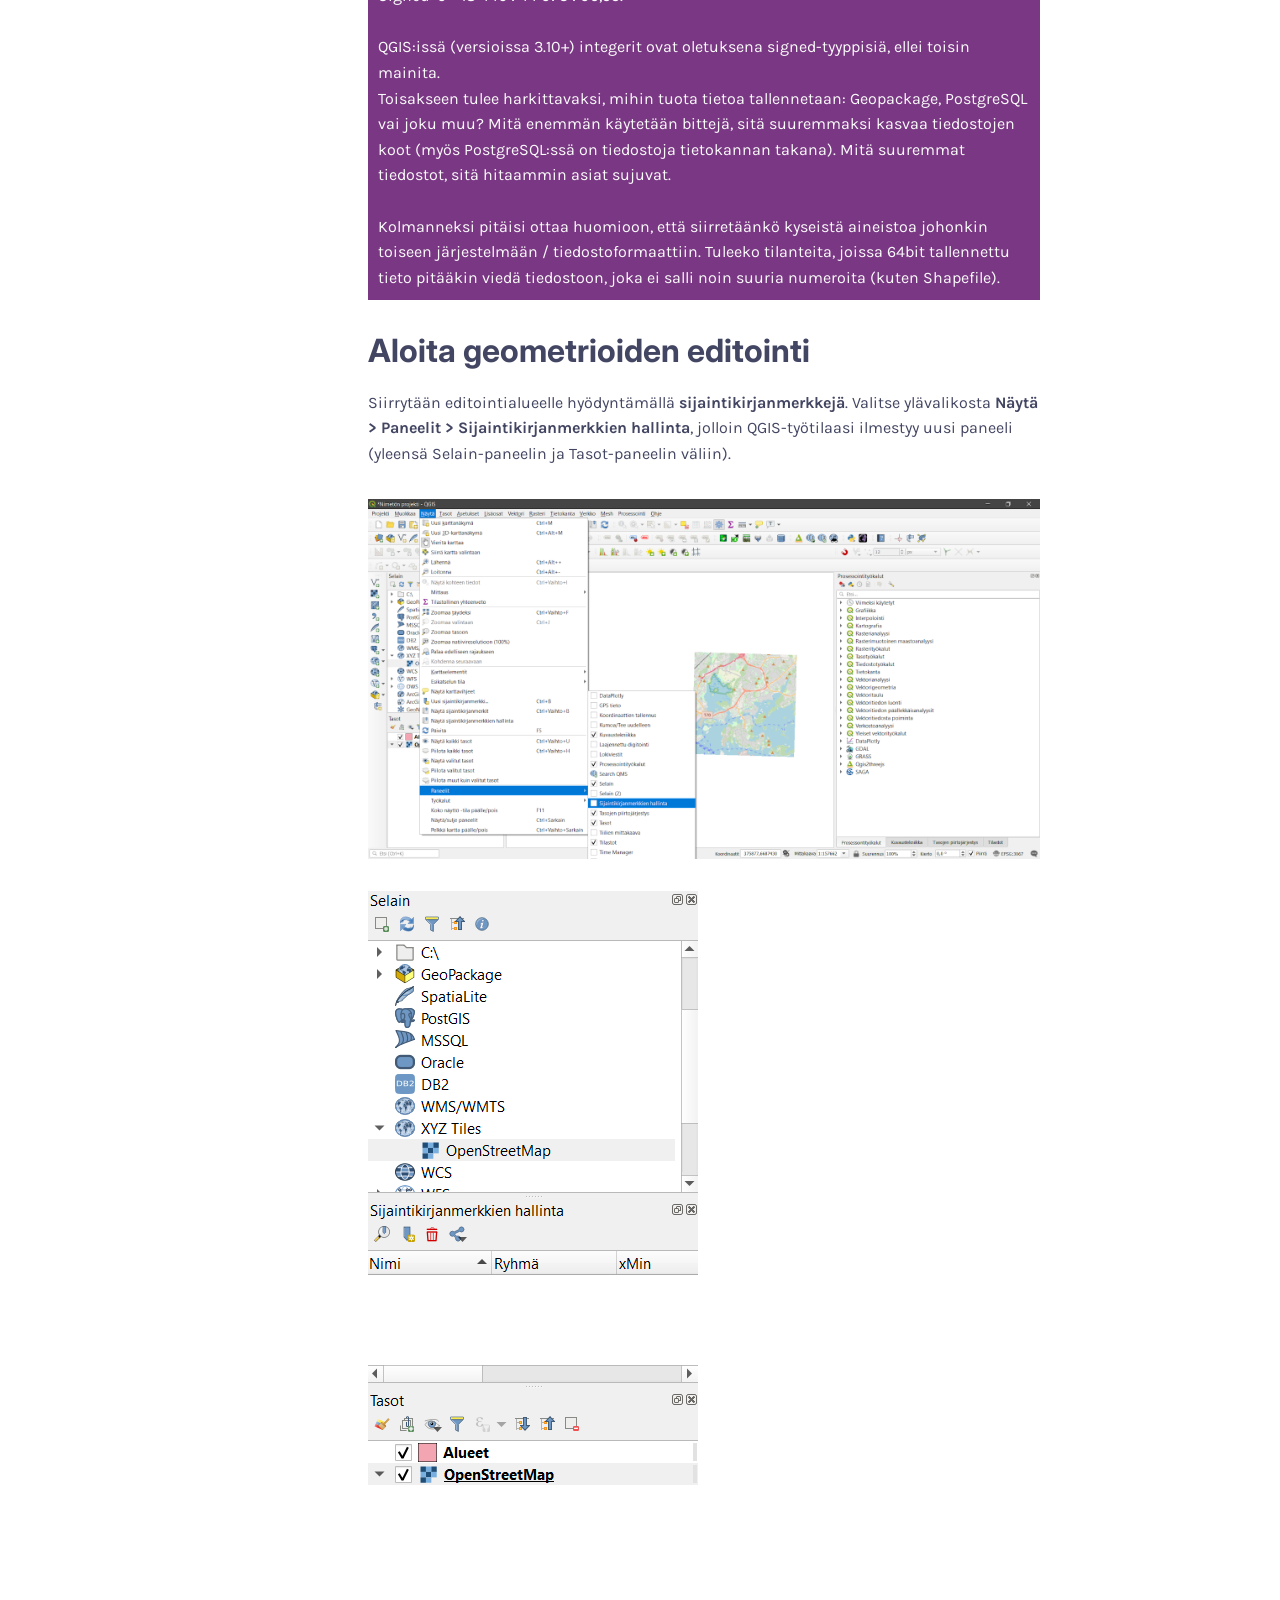
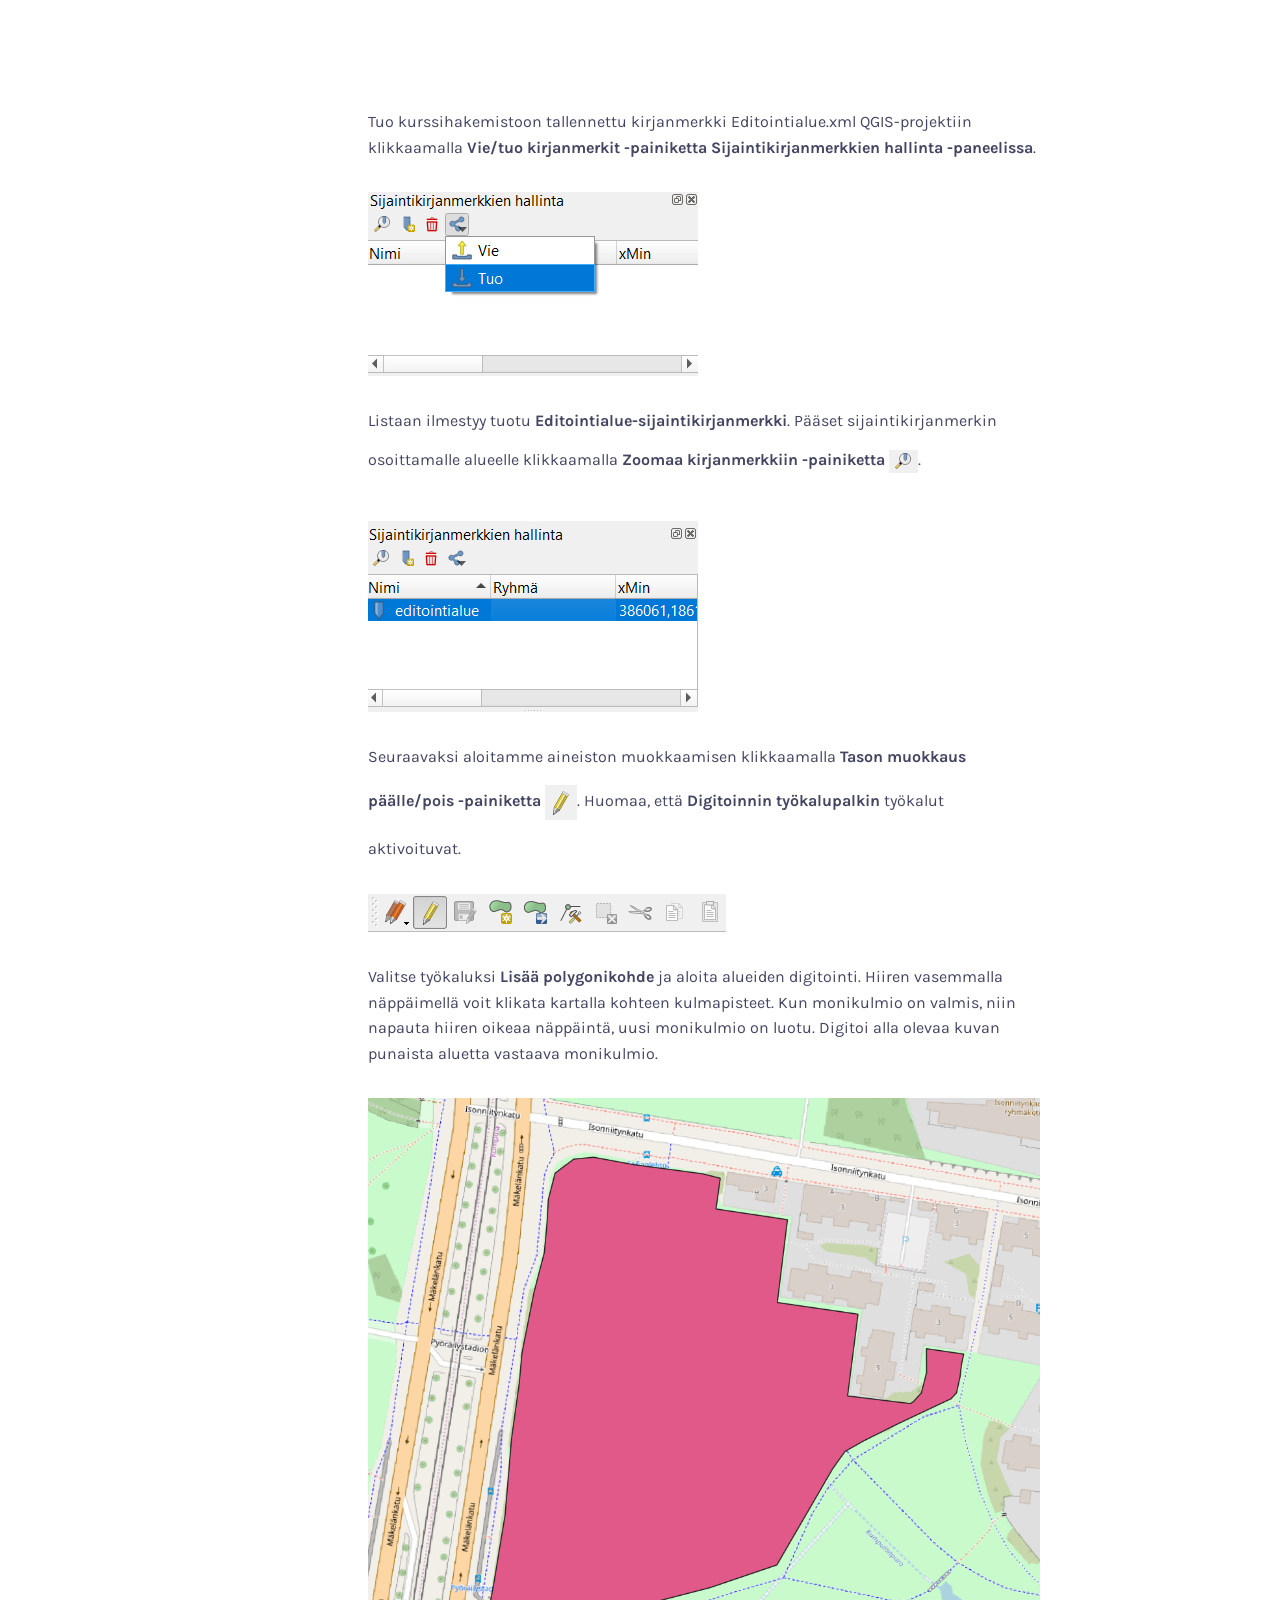
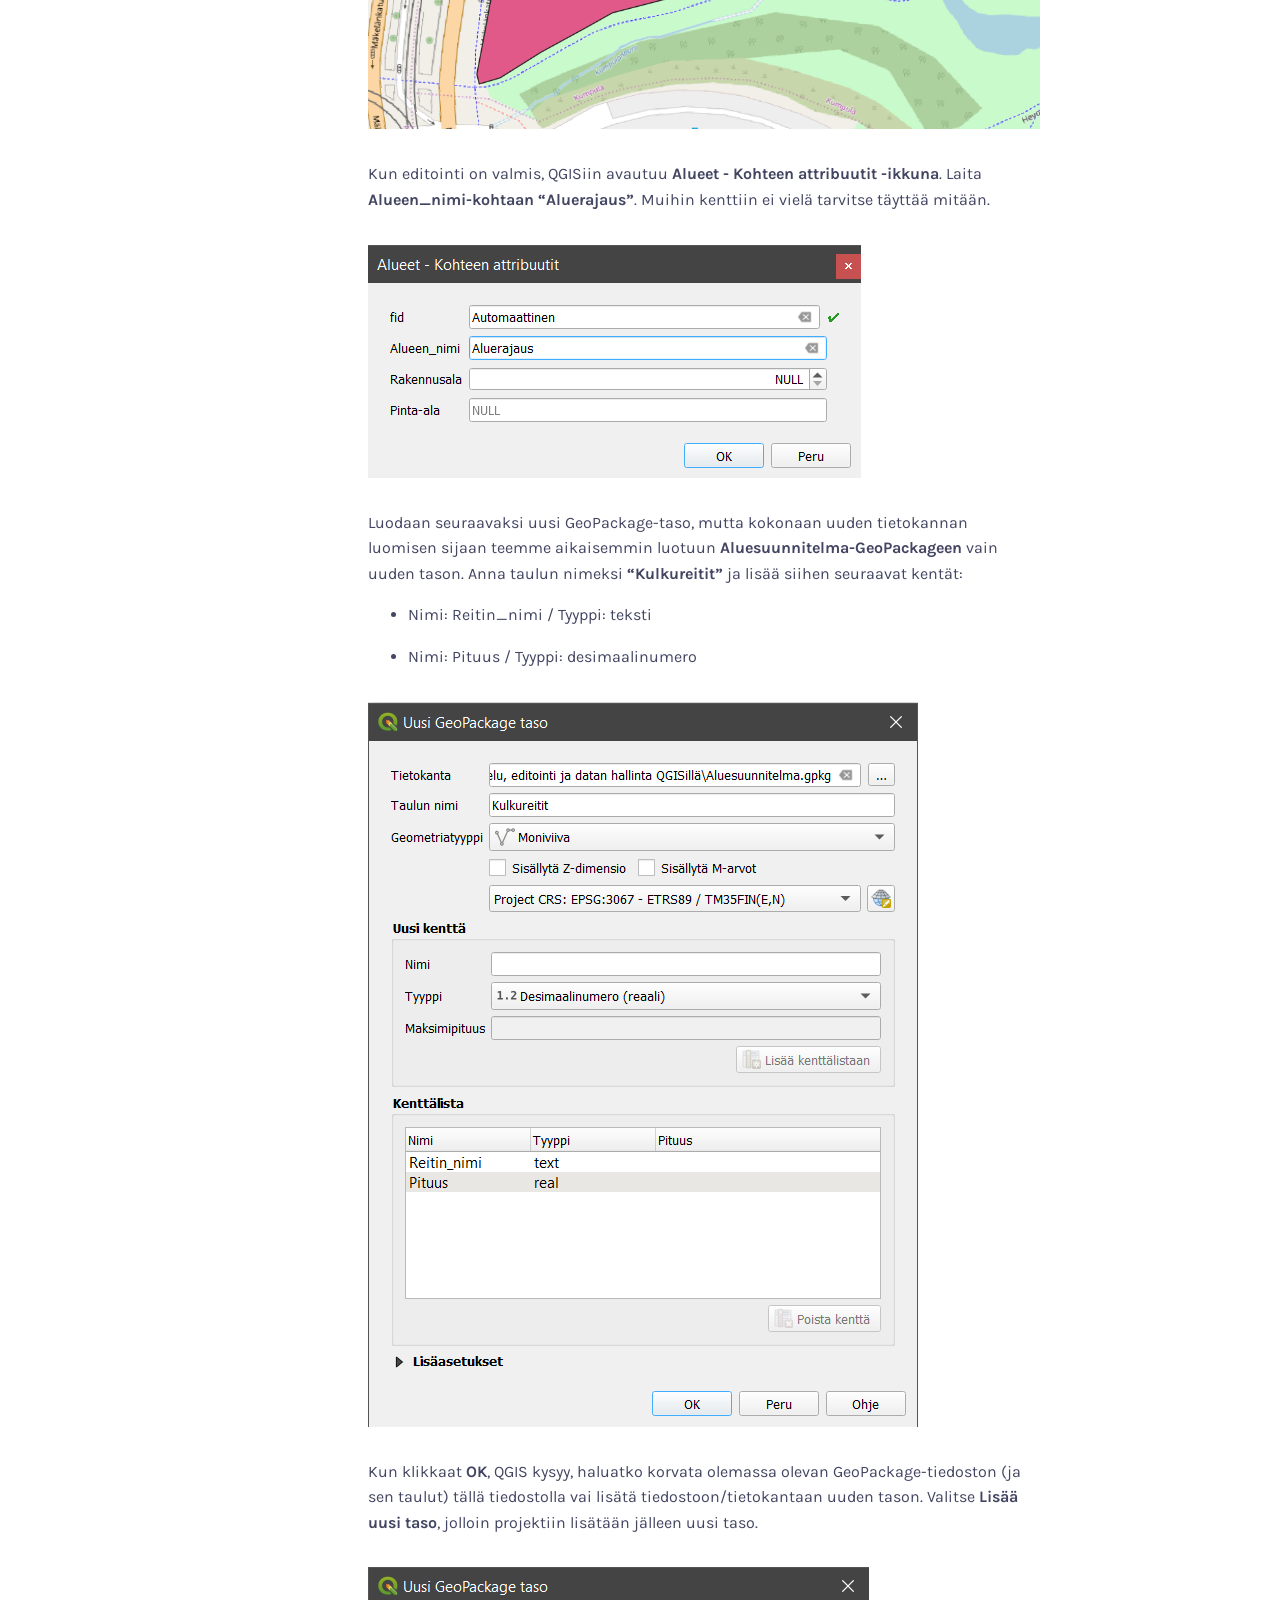
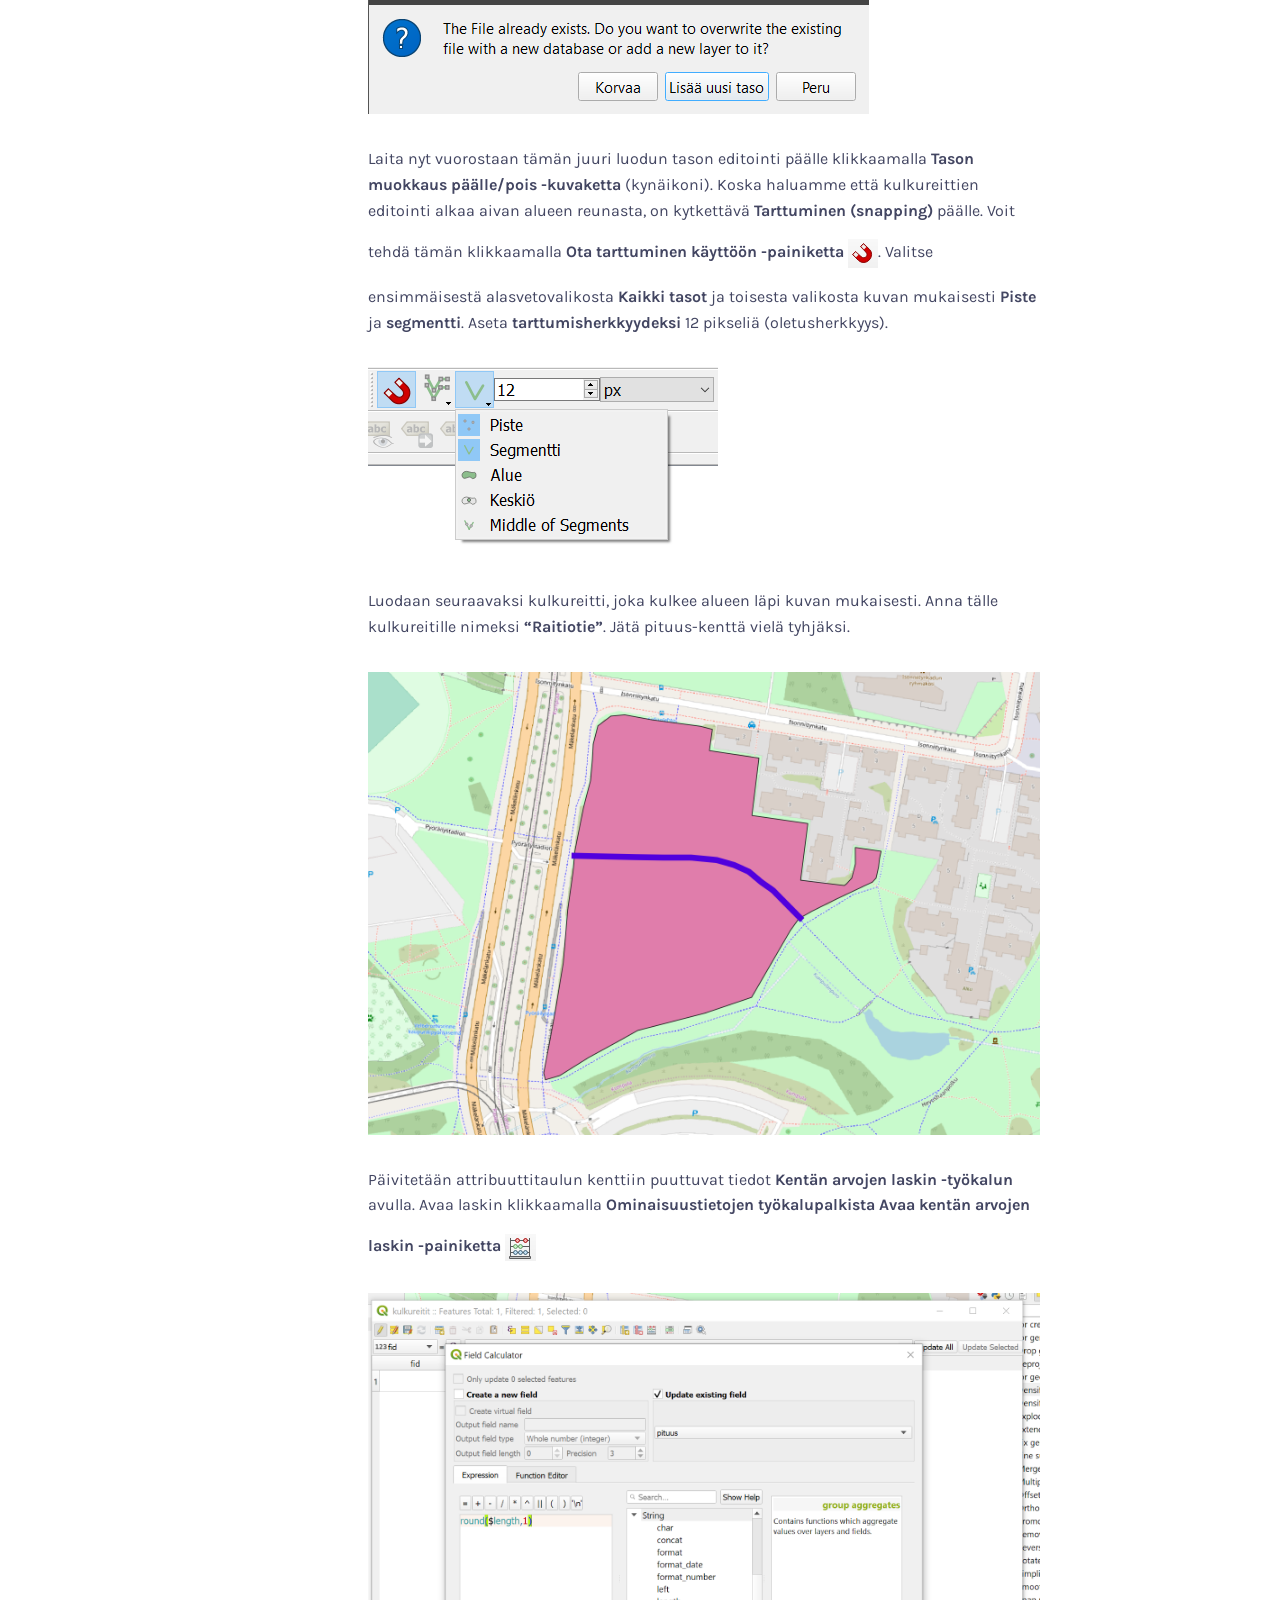
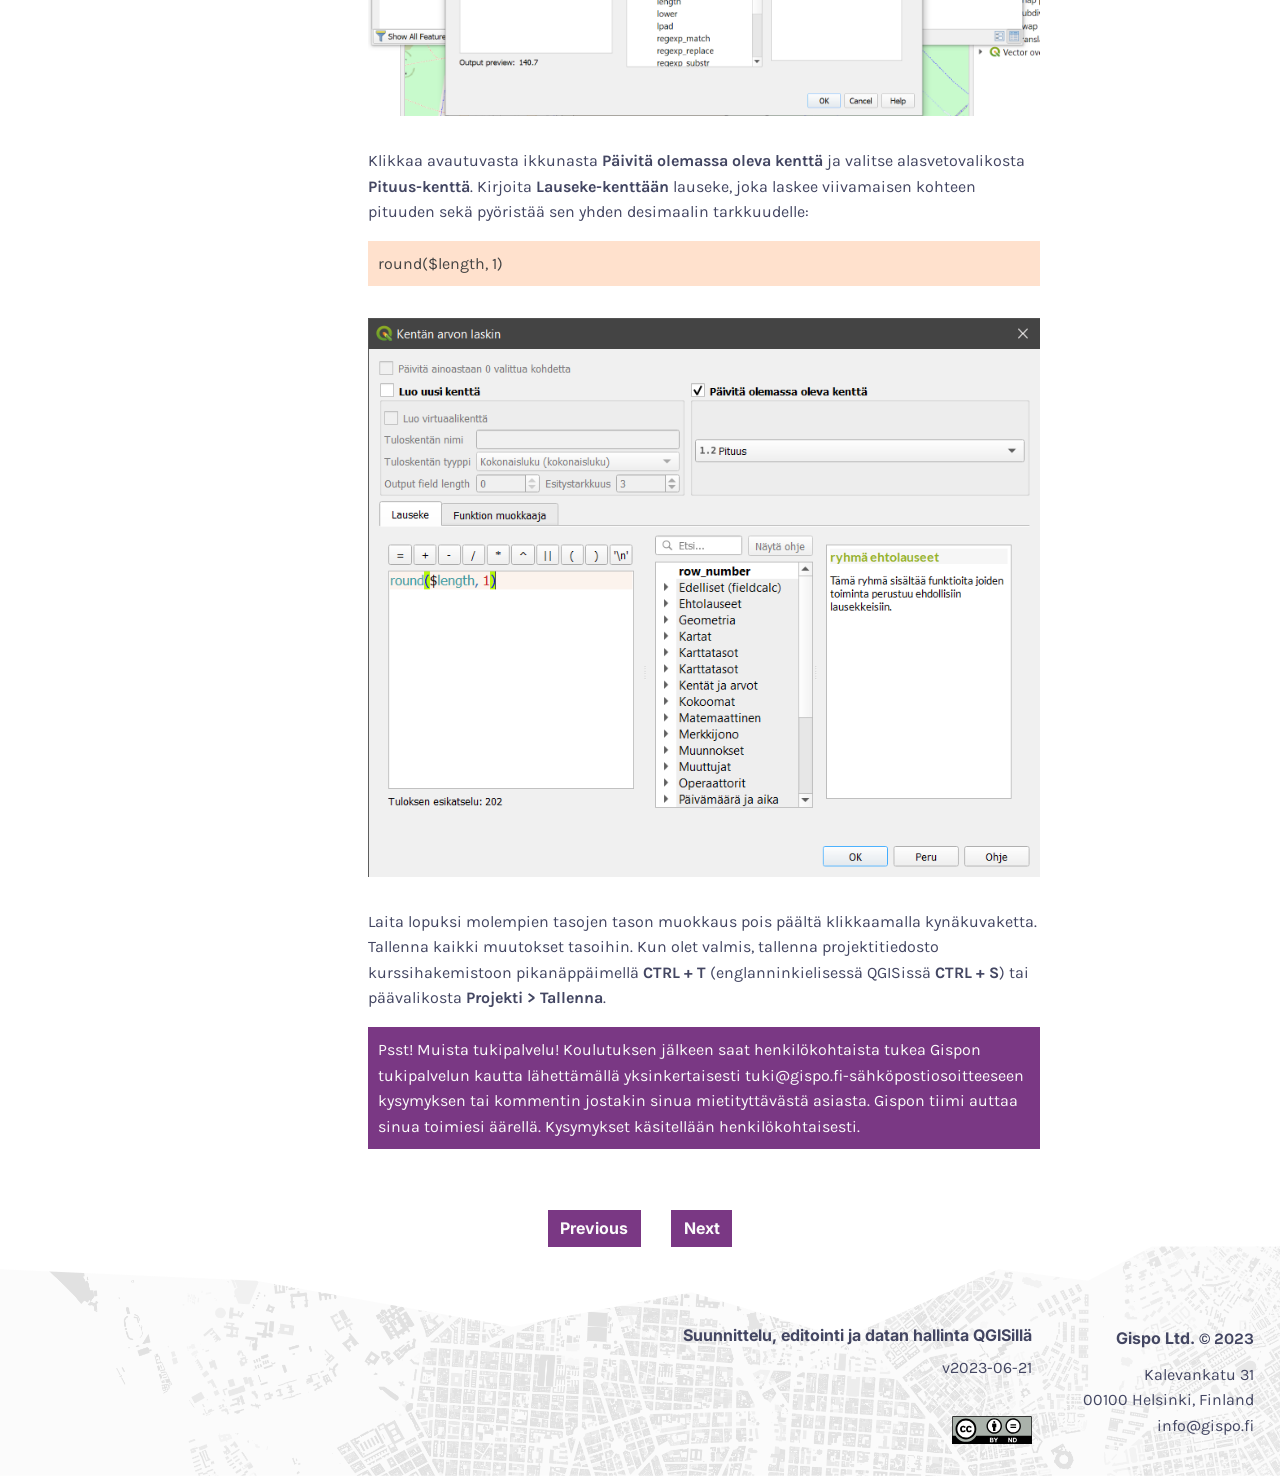
==== commit 2efaf761: "Automatic: Update docs" ====
--- a/docs/2-harjoitus-1-digitoinnin-perusteet.html
+++ b/docs/2-harjoitus-1-digitoinnin-perusteet.html
@@ -16,7 +16,7 @@
 
 <meta name="author" content="Gispo Oy." />
 
-<meta name="date" content="2023-05-29" />
+<meta name="date" content="2023-06-21" />
 
 
 <meta name="description" content="2 Harjoitus 1: Digitoinnin perusteet | Suunnittelu, editointi ja datan hallinta QGISillä">
@@ -249,7 +249,7 @@
 
 <div class="footer-info">
 <h5 class="footer-title">Suunnittelu, editointi ja datan hallinta QGISillä</h5>
-<span class="footer-version">v2023-05-29</span>
+<span class="footer-version">v2023-06-21</span>
 <div class="license"><img src="img/by-nd.svg" width="80px" alt="CC-BY-ND"></div>
 </div>
 
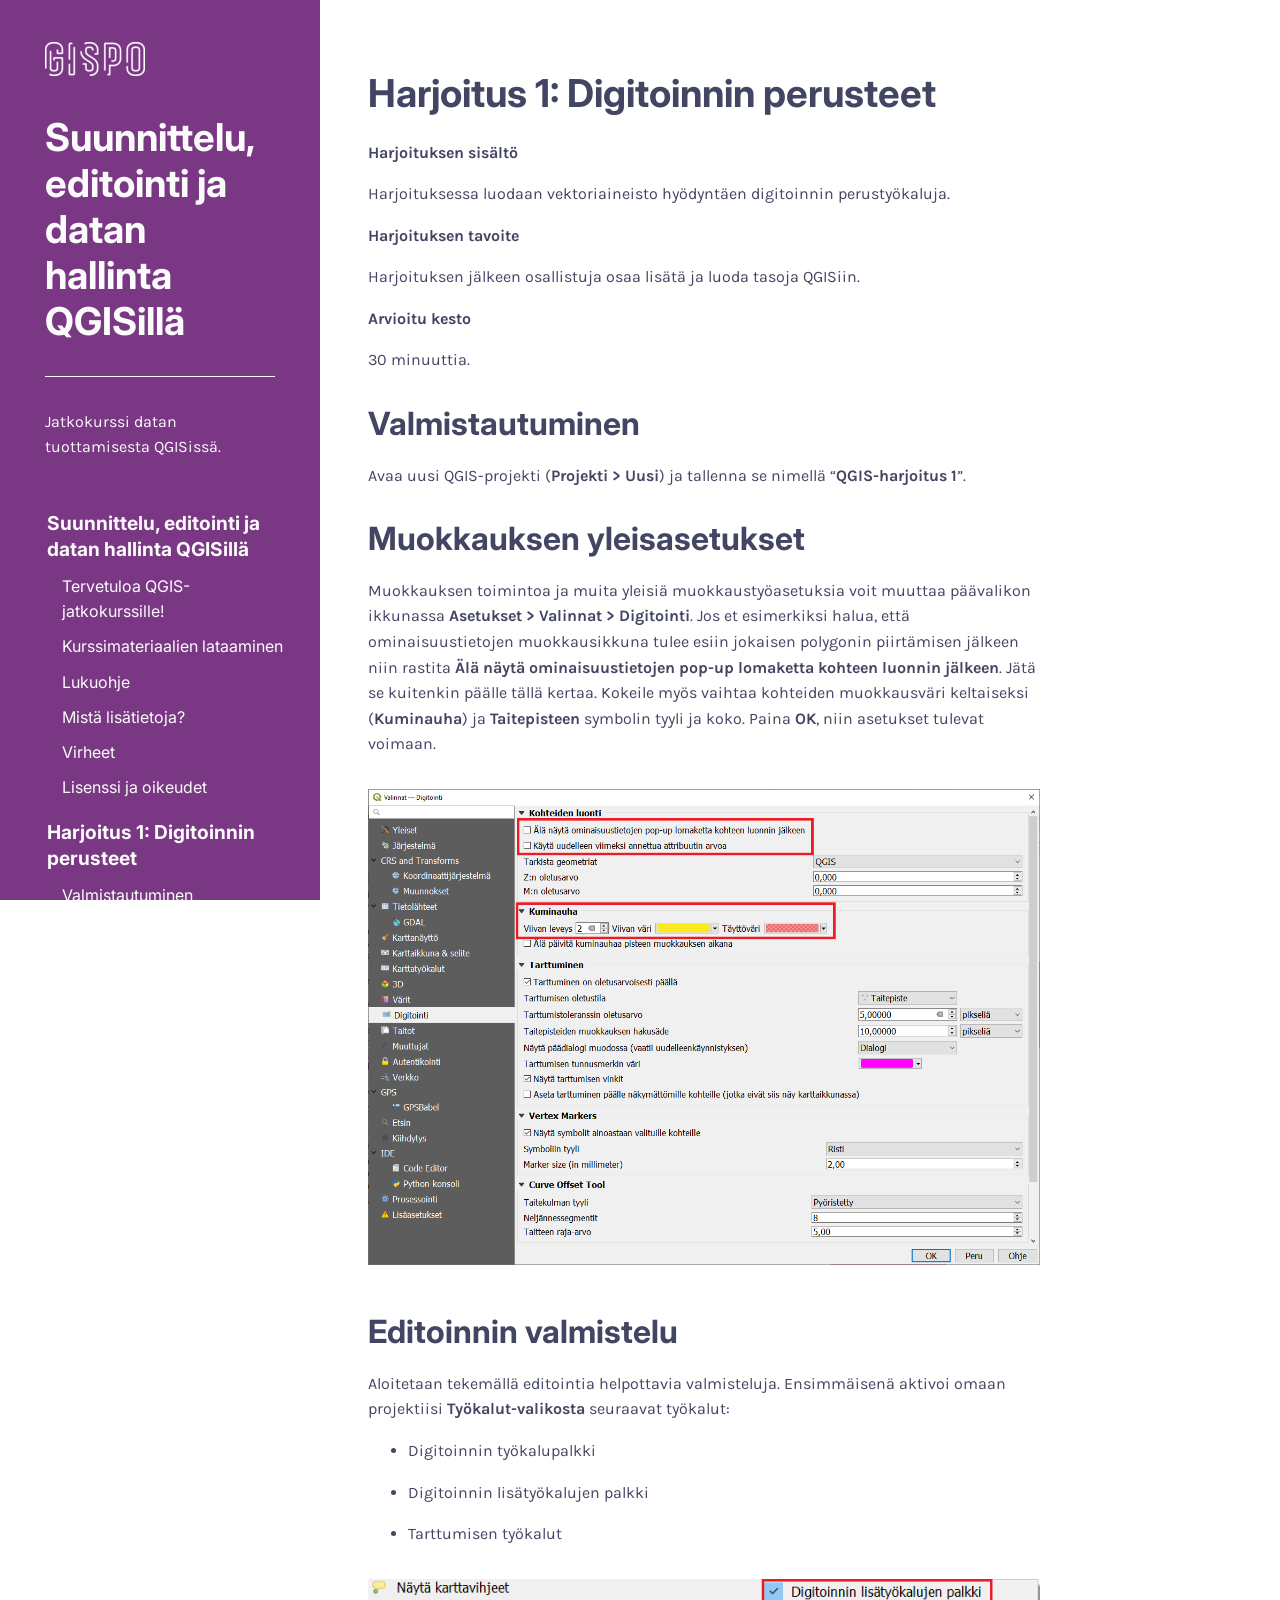
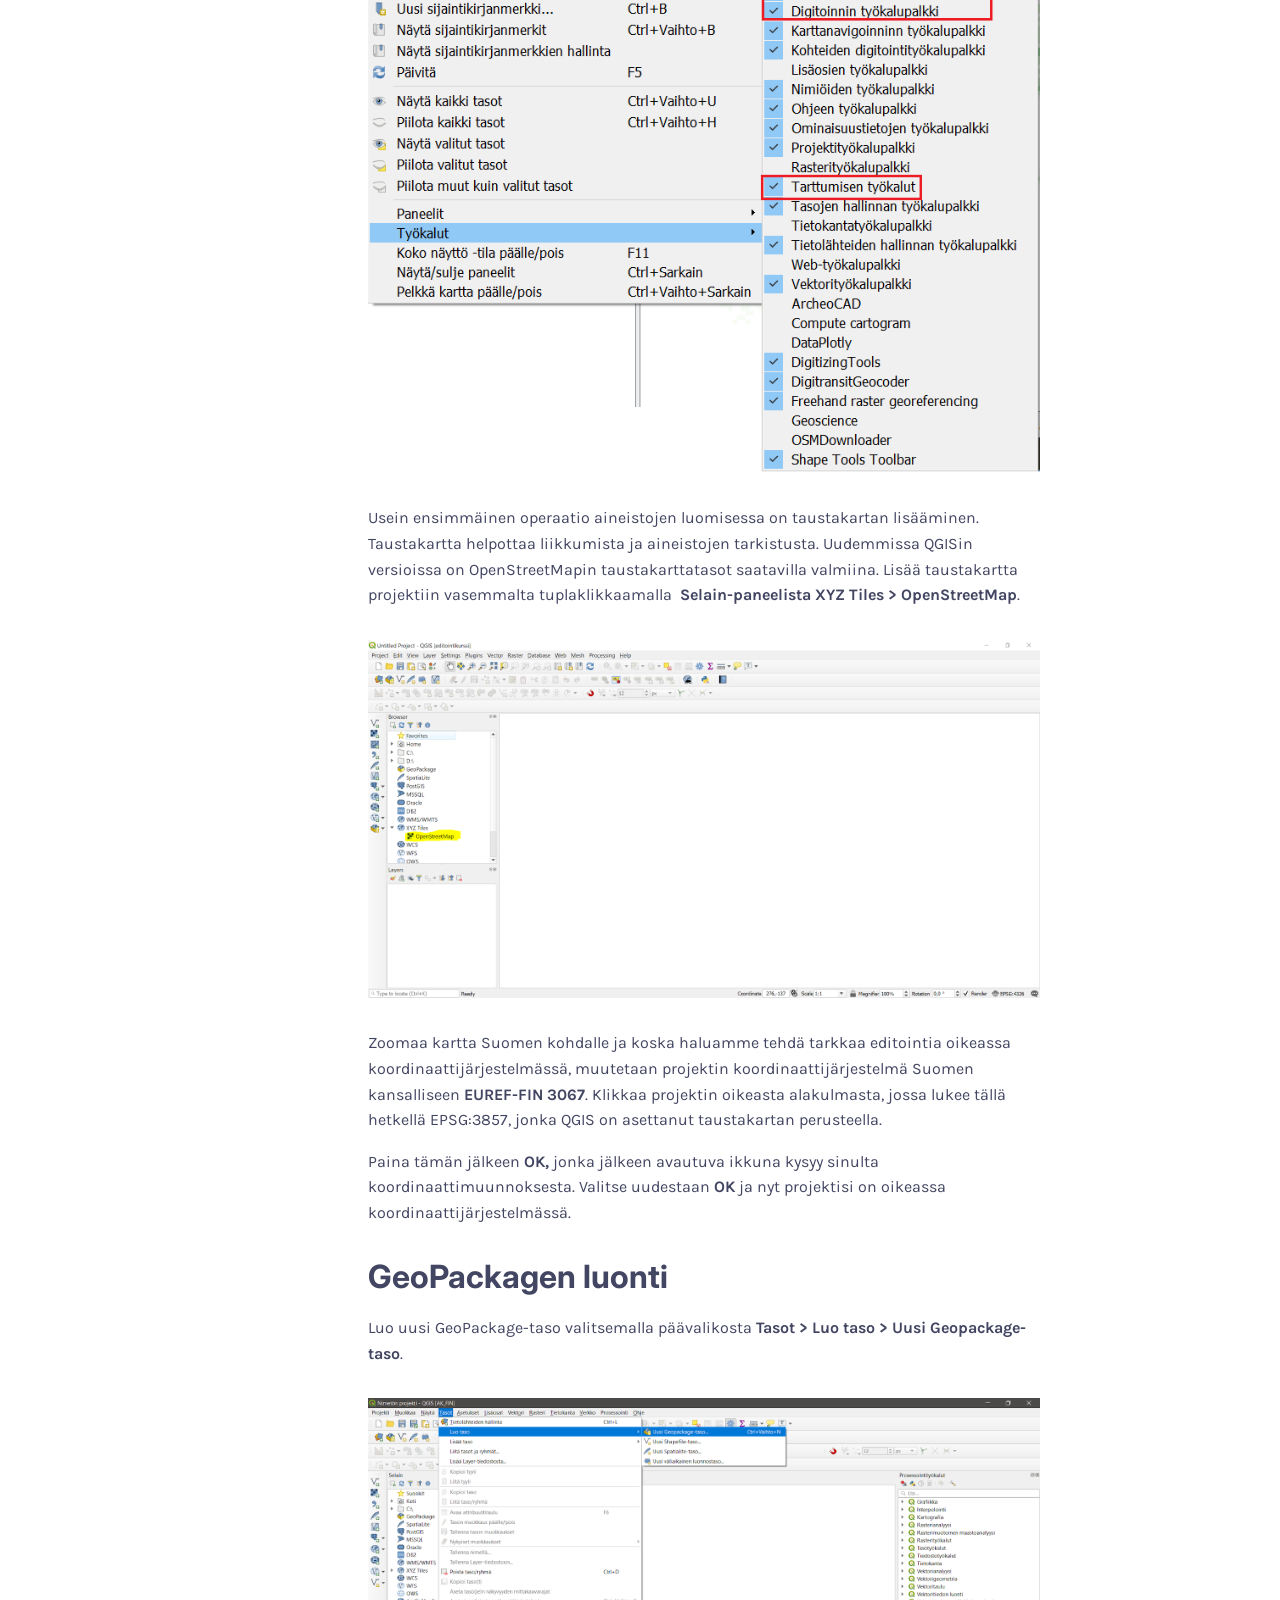
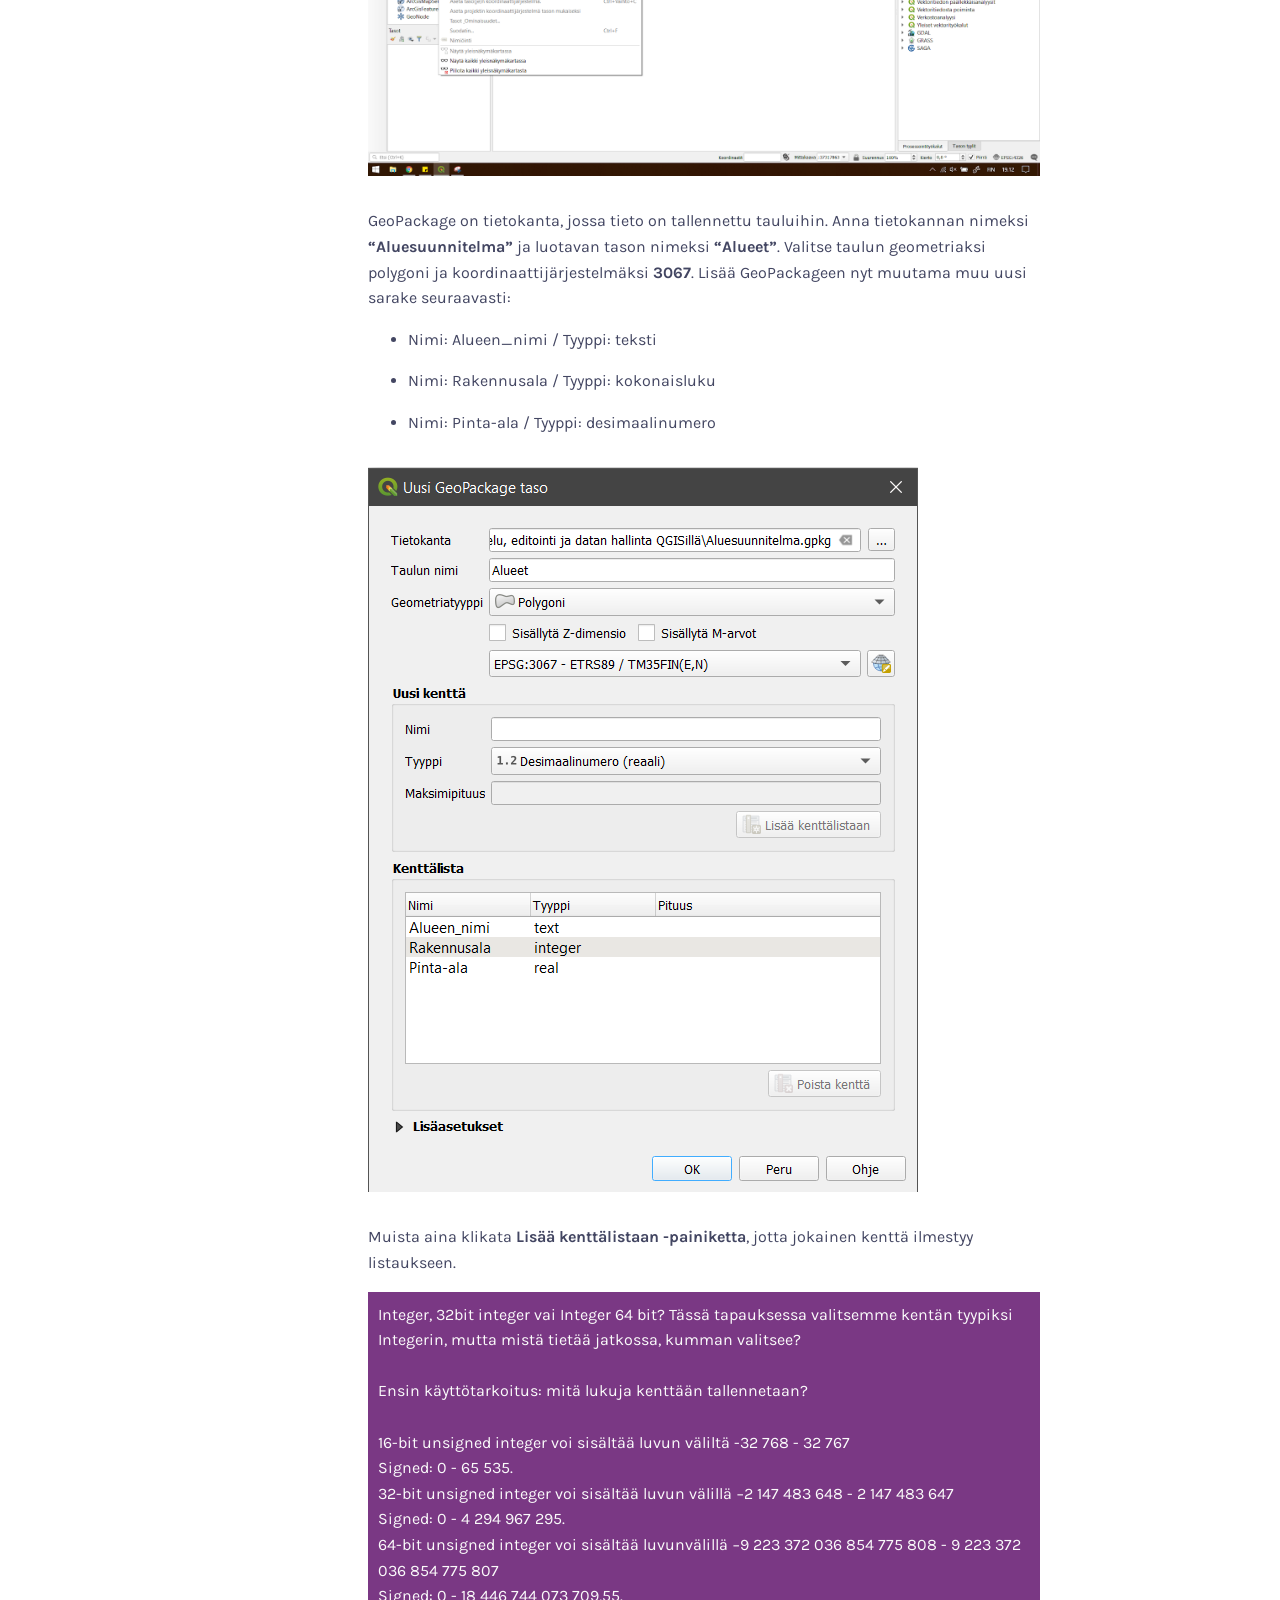
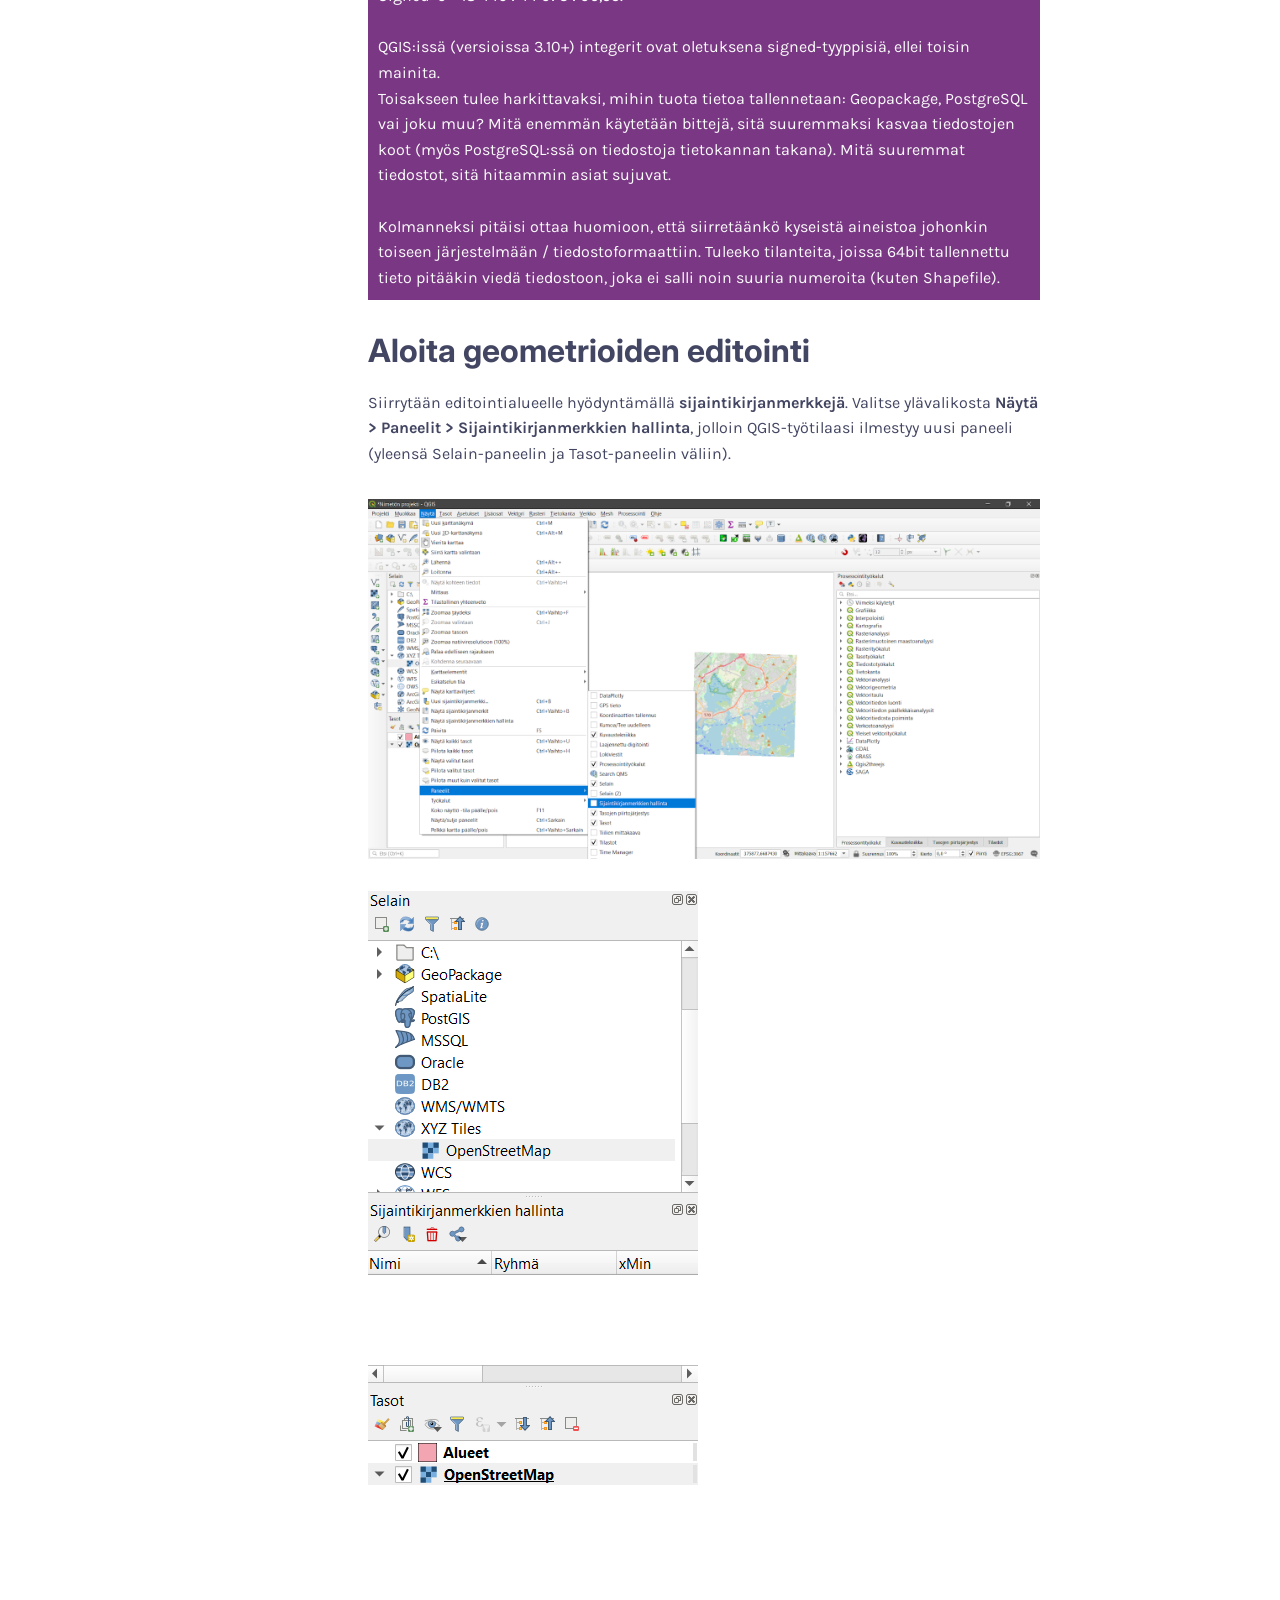
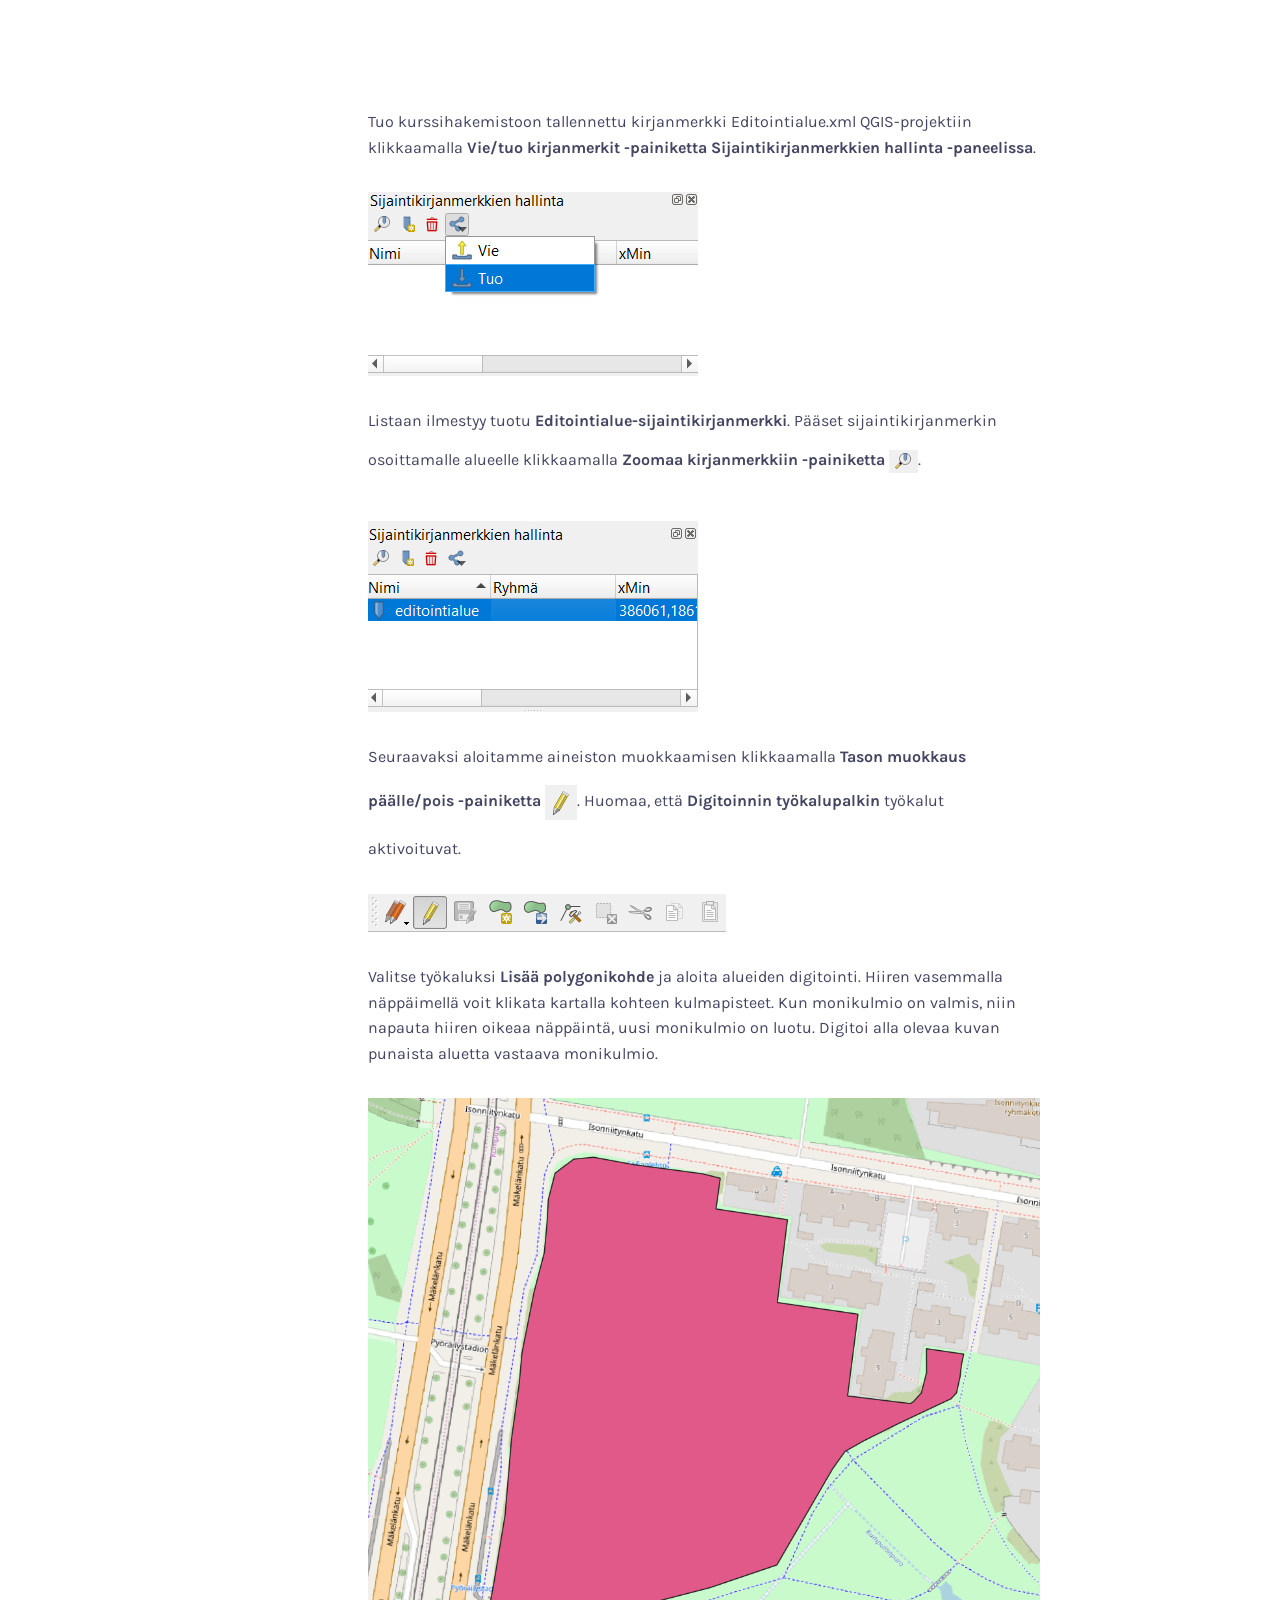
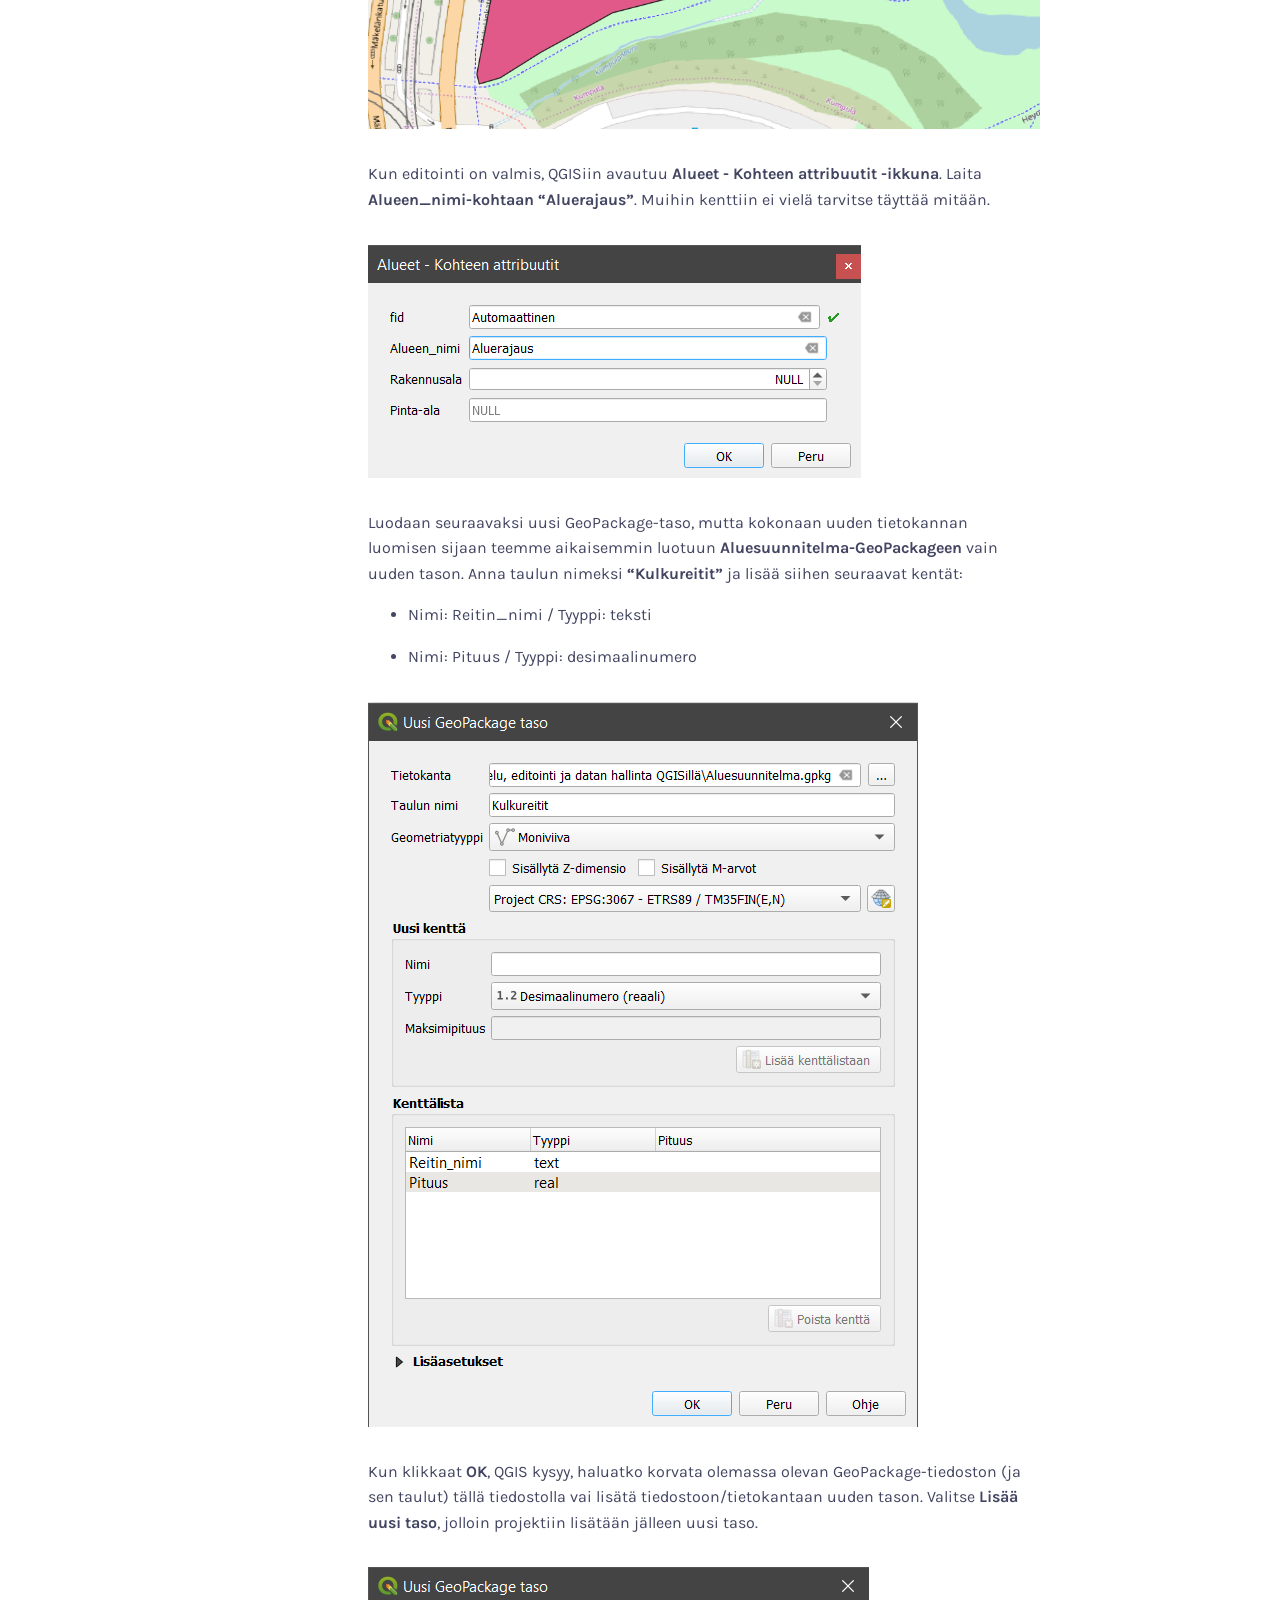
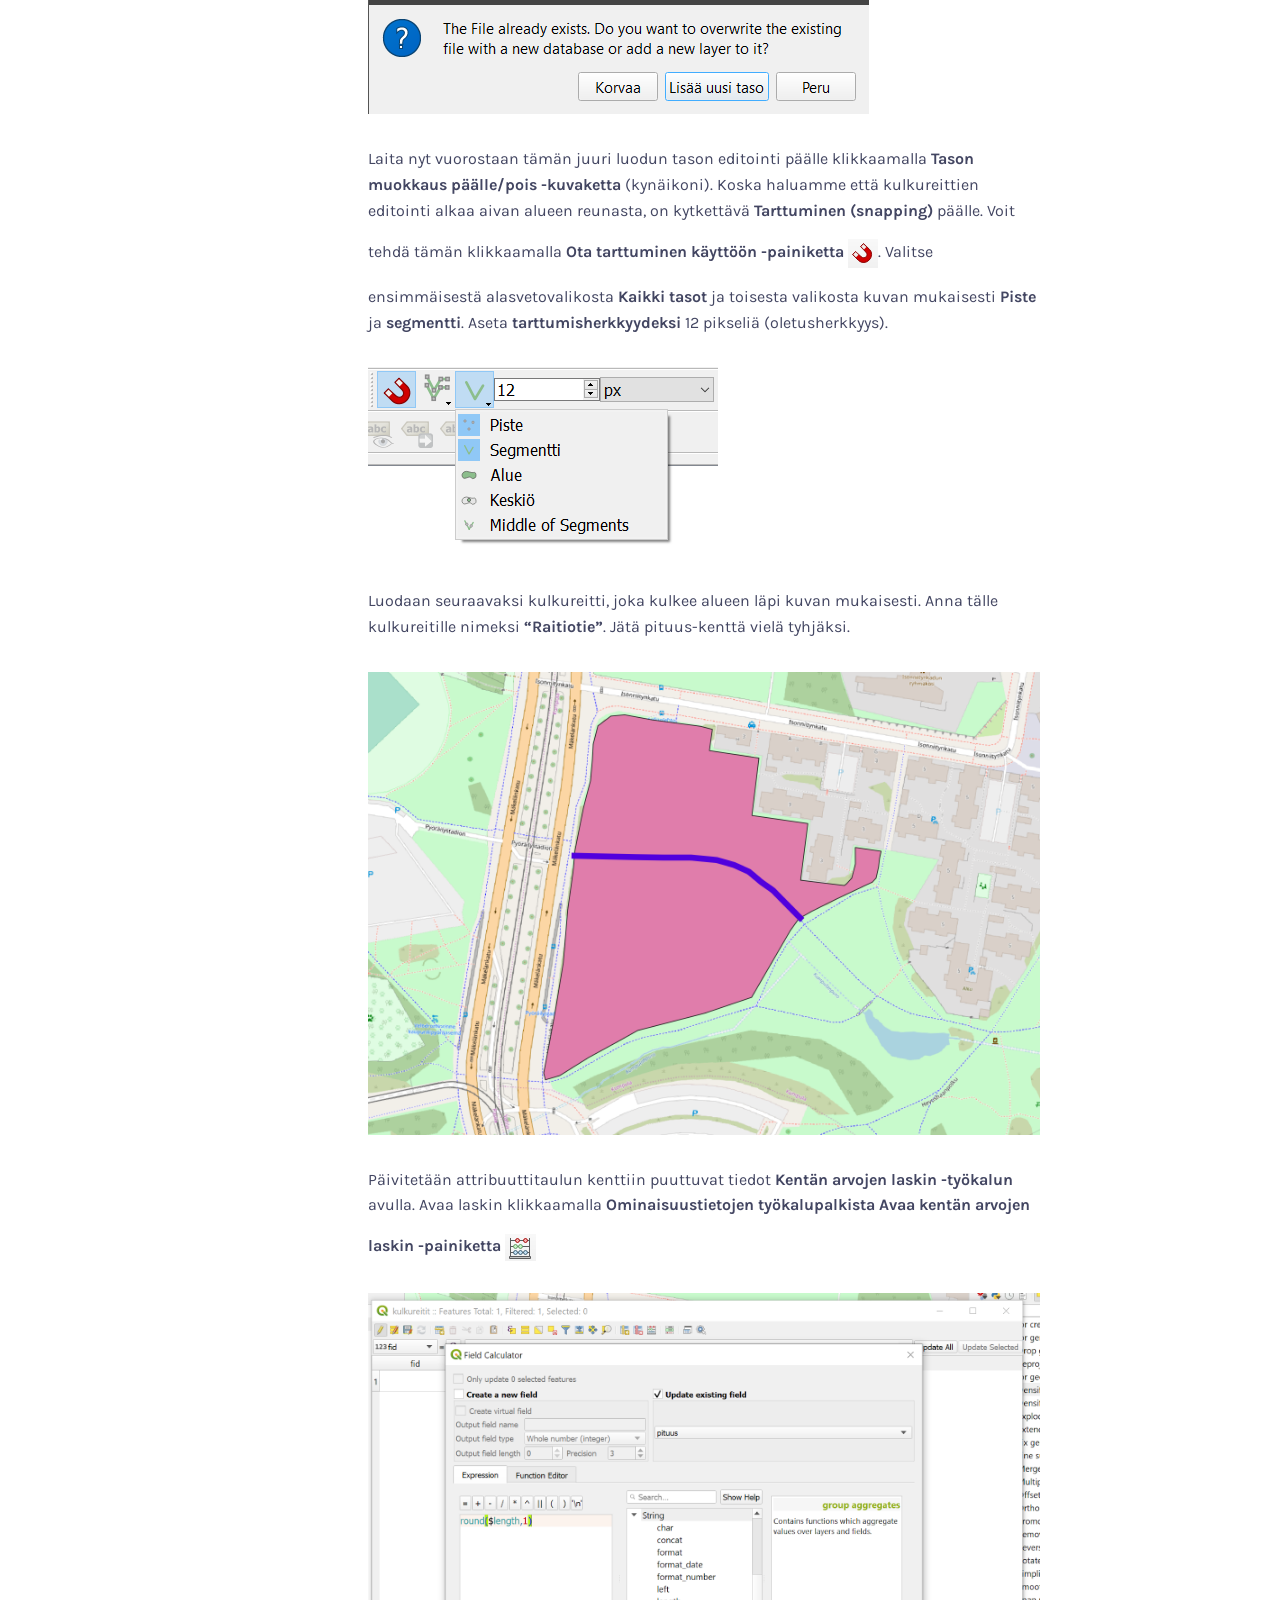
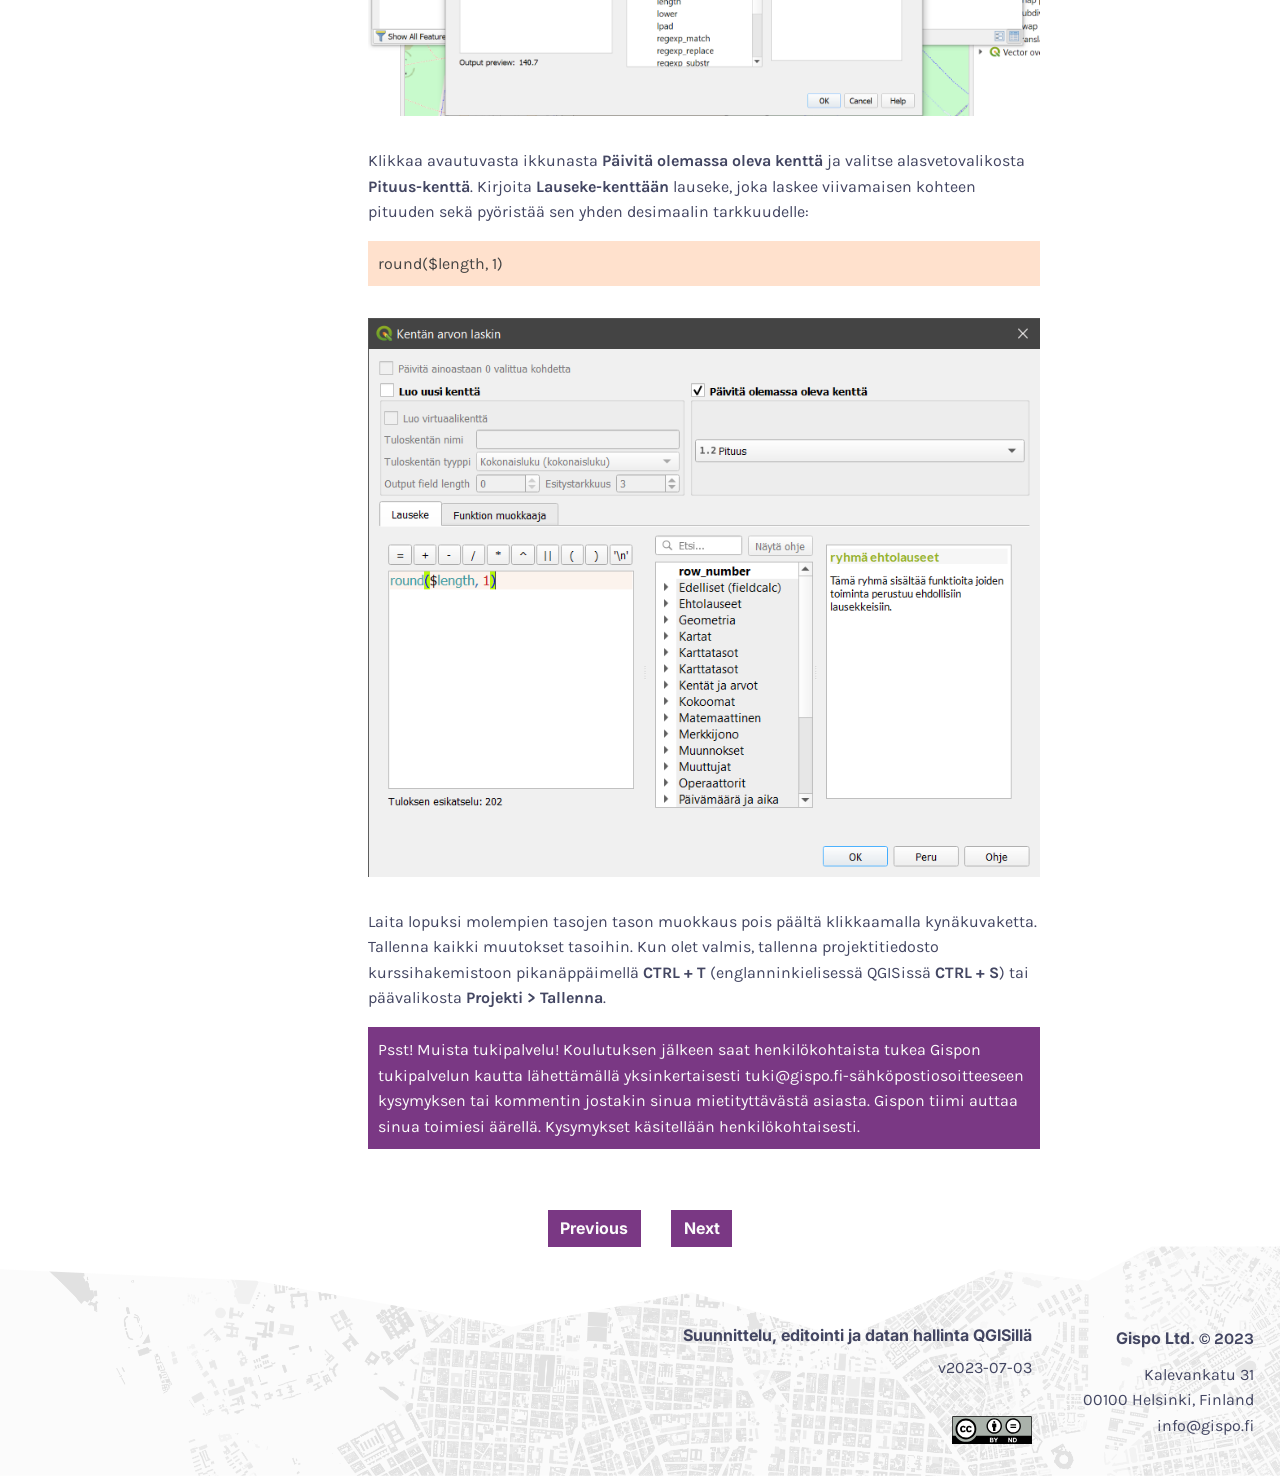
==== commit 7e68fd3c: "Automatic: Update docs" ====
--- a/docs/2-harjoitus-1-digitoinnin-perusteet.html
+++ b/docs/2-harjoitus-1-digitoinnin-perusteet.html
@@ -16,15 +16,13 @@
 
 <meta name="author" content="Gispo Oy." />
 
-<meta name="date" content="2023-06-21" />
+<meta name="date" content="2023-07-03" />
 
 
 <meta name="description" content="2 Harjoitus 1: Digitoinnin perusteet | Suunnittelu, editointi ja datan hallinta QGISillä">
 
 <title>2 Harjoitus 1: Digitoinnin perusteet | Suunnittelu, editointi ja datan hallinta QGISillä</title>
 
-<script src="libs/header-attrs-2.11/header-attrs.js"></script>
-<script src="libs/accessible-code-block-0.0.1/empty-anchor.js"></script>
 
 
 
@@ -63,7 +61,7 @@
 <nav class="sidebar-nav">
 <div id="TOC" class="toc">
 <ul>
-<li><a href="index.html#suunnittelu-editointi-ja-datan-hallinta-qgisillä"><span class="toc-section-number">1</span> Suunnittelu, editointi ja datan hallinta QGISillä</a>
+<li class="has-sub"><a href="index.html#suunnittelu-editointi-ja-datan-hallinta-qgisillä"><span class="toc-section-number">1</span> Suunnittelu, editointi ja datan hallinta QGISillä</a>
 <ul>
 <li><a href="index.html#tervetuloa-qgis-jatkokurssille"><span class="toc-section-number">1.1</span> Tervetuloa QGIS-jatkokurssille!</a></li>
 <li><a href="index.html#kurssimateriaalien-lataaminen"><span class="toc-section-number">1.2</span> Kurssimateriaalien lataaminen</a></li>
@@ -72,7 +70,7 @@
 <li><a href="index.html#virheet"><span class="toc-section-number">1.5</span> Virheet</a></li>
 <li><a href="index.html#lisenssi-ja-oikeudet"><span class="toc-section-number">1.6</span> Lisenssi ja oikeudet</a></li>
 </ul></li>
-<li><a href="2-harjoitus-1-digitoinnin-perusteet.html#harjoitus-1-digitoinnin-perusteet"><span class="toc-section-number">2</span> Harjoitus 1: Digitoinnin perusteet</a>
+<li class="has-sub"><a href="2-harjoitus-1-digitoinnin-perusteet.html#harjoitus-1-digitoinnin-perusteet"><span class="toc-section-number">2</span> Harjoitus 1: Digitoinnin perusteet</a>
 <ul>
 <li><a href="2-harjoitus-1-digitoinnin-perusteet.html#valmistautuminen"><span class="toc-section-number">2.1</span> Valmistautuminen</a></li>
 <li><a href="2-harjoitus-1-digitoinnin-perusteet.html#muokkauksen-yleisasetukset"><span class="toc-section-number">2.2</span> Muokkauksen yleisasetukset</a></li>
@@ -80,12 +78,12 @@
 <li><a href="2-harjoitus-1-digitoinnin-perusteet.html#geopackagen-luonti"><span class="toc-section-number">2.4</span> GeoPackagen luonti</a></li>
 <li><a href="2-harjoitus-1-digitoinnin-perusteet.html#aloita-geometrioiden-editointi"><span class="toc-section-number">2.5</span> Aloita geometrioiden editointi</a></li>
 </ul></li>
-<li><a href="3-harjoitus-2-edistyneet-digitointiominaisuudet.html#harjoitus-2-edistyneet-digitointiominaisuudet"><span class="toc-section-number">3</span> Harjoitus 2: Edistyneet digitointiominaisuudet</a>
+<li class="has-sub"><a href="3-harjoitus-2-edistyneet-digitointiominaisuudet.html#harjoitus-2-edistyneet-digitointiominaisuudet"><span class="toc-section-number">3</span> Harjoitus 2: Edistyneet digitointiominaisuudet</a>
 <ul>
 <li><a href="3-harjoitus-2-edistyneet-digitointiominaisuudet.html#valmistautuminen-1"><span class="toc-section-number">3.1</span> Valmistautuminen</a></li>
 <li><a href="3-harjoitus-2-edistyneet-digitointiominaisuudet.html#kohteisiin-tarttuminen-snapping-ja-rakennustila-construction-mode"><span class="toc-section-number">3.2</span> Kohteisiin tarttuminen (snapping) ja rakennustila (construction mode)</a></li>
 <li><a href="3-harjoitus-2-edistyneet-digitointiominaisuudet.html#rakentamistila"><span class="toc-section-number">3.3</span> Rakentamistila</a></li>
-<li><a href="3-harjoitus-2-edistyneet-digitointiominaisuudet.html#rakennuksen-piirto-apuviivojen-avulla"><span class="toc-section-number">3.4</span> Rakennuksen piirto apuviivojen avulla</a>
+<li class="has-sub"><a href="3-harjoitus-2-edistyneet-digitointiominaisuudet.html#rakennuksen-piirto-apuviivojen-avulla"><span class="toc-section-number">3.4</span> Rakennuksen piirto apuviivojen avulla</a>
 <ul>
 <li><a href="3-harjoitus-2-edistyneet-digitointiominaisuudet.html#sitten-vain-harjoittelemaan."><span class="toc-section-number">3.4.1</span> Sitten vain harjoittelemaan….</a></li>
 </ul></li>
@@ -95,9 +93,9 @@
 <li><a href="3-harjoitus-2-edistyneet-digitointiominaisuudet.html#lisätehtävä-lisää-rakennukset-tasolle-funktio-jolla-pinta-ala-tieto-päivittyy-automaattisesti"><span class="toc-section-number">3.8</span> Lisätehtävä: Lisää Rakennukset tasolle funktio, jolla pinta-ala tieto päivittyy automaattisesti</a></li>
 <li><a href="3-harjoitus-2-edistyneet-digitointiominaisuudet.html#lopuksi"><span class="toc-section-number">3.9</span> Lopuksi</a></li>
 </ul></li>
-<li><a href="4-harjoitus-3-georeferointi.html#harjoitus-3-georeferointi"><span class="toc-section-number">4</span> Harjoitus 3: Georeferointi</a>
-<ul>
-<li><a href="4-harjoitus-3-georeferointi.html#valmistautuminen-2"><span class="toc-section-number">4.1</span> Valmistautuminen</a>
+<li class="has-sub"><a href="4-harjoitus-3-georeferointi.html#harjoitus-3-georeferointi"><span class="toc-section-number">4</span> Harjoitus 3: Georeferointi</a>
+<ul>
+<li class="has-sub"><a href="4-harjoitus-3-georeferointi.html#valmistautuminen-2"><span class="toc-section-number">4.1</span> Valmistautuminen</a>
 <ul>
 <li><a href="4-harjoitus-3-georeferointi.html#section"><span class="toc-section-number">4.1.1</span> </a></li>
 </ul></li>
@@ -106,7 +104,7 @@
 <li><a href="4-harjoitus-3-georeferointi.html#panosta-vastinpisteisiin"><span class="toc-section-number">4.4</span> Panosta vastinpisteisiin</a></li>
 <li><a href="4-harjoitus-3-georeferointi.html#vastinpisteiden-tarkastelu-ja-varsinainen-georeferointi"><span class="toc-section-number">4.5</span> Vastinpisteiden tarkastelu ja varsinainen georeferointi</a></li>
 </ul></li>
-<li><a href="5-harjoitus-4-topologia-ja-geometria.html#harjoitus-4-topologia-ja-geometria"><span class="toc-section-number">5</span> Harjoitus 4: Topologia ja geometria</a>
+<li class="has-sub"><a href="5-harjoitus-4-topologia-ja-geometria.html#harjoitus-4-topologia-ja-geometria"><span class="toc-section-number">5</span> Harjoitus 4: Topologia ja geometria</a>
 <ul>
 <li><a href="5-harjoitus-4-topologia-ja-geometria.html#valmistautuminen-3"><span class="toc-section-number">5.1</span> Valmistautuminen</a></li>
 <li><a href="5-harjoitus-4-topologia-ja-geometria.html#virheellisen-aineiston-tuonti-qgisiin"><span class="toc-section-number">5.2</span> Virheellisen aineiston tuonti QGISiin</a></li>
@@ -115,11 +113,11 @@
 <li><a href="5-harjoitus-4-topologia-ja-geometria.html#tarkista-geometriat-geometry-checker"><span class="toc-section-number">5.5</span> Tarkista geometriat (Geometry checker)</a></li>
 <li><a href="5-harjoitus-4-topologia-ja-geometria.html#geometrian-ja-topologian-validointi-tasoa-muokattaessa"><span class="toc-section-number">5.6</span> Geometrian ja topologian validointi tasoa muokattaessa</a></li>
 </ul></li>
-<li><a href="6-harjoitus-5-geokoodaus.html#harjoitus-5-geokoodaus"><span class="toc-section-number">6</span> Harjoitus 5: Geokoodaus</a>
+<li class="has-sub"><a href="6-harjoitus-5-geokoodaus.html#harjoitus-5-geokoodaus"><span class="toc-section-number">6</span> Harjoitus 5: Geokoodaus</a>
 <ul>
 <li><a href="6-harjoitus-5-geokoodaus.html#valmistautuminen-4"><span class="toc-section-number">6.1</span> Valmistautuminen</a></li>
 <li><a href="6-harjoitus-5-geokoodaus.html#geocoding--lisäosa"><span class="toc-section-number">6.2</span> GeoCoding -lisäosa</a></li>
-<li><a href="6-harjoitus-5-geokoodaus.html#digitransit.fi-geocoder"><span class="toc-section-number">6.3</span> DigiTransit.fi Geocoder</a>
+<li class="has-sub"><a href="6-harjoitus-5-geokoodaus.html#digitransit.fi-geocoder"><span class="toc-section-number">6.3</span> DigiTransit.fi Geocoder</a>
 <ul>
 <li><a href="6-harjoitus-5-geokoodaus.html#digitransit.fi---alkuvalmistelut"><span class="toc-section-number">6.3.1</span> DigiTransit.fi - alkuvalmistelut</a></li>
 <li><a href="6-harjoitus-5-geokoodaus.html#digitransit.fi---geocoder-aktivointi"><span class="toc-section-number">6.3.2</span> DigiTransit.fi - Geocoder aktivointi</a></li>
@@ -205,7 +203,7 @@
 <p><img src="img/harjoitus_1/image8.png" /></p>
 <p>Listaan ilmestyy tuotu <strong>Editointialue-sijaintikirjanmerkki</strong>. Pääset sijaintikirjanmerkin osoittamalle alueelle klikkaamalla <strong>Zoomaa kirjanmerkkiin -painiketta</strong> <img src="img/harjoitus_1/image9.png" />.</p>
 <p><img src="img/harjoitus_1/image10.png" /></p>
-<p>Seuraavaksi aloitamme aineiston muokkaamisen klikkaamalla <strong>Tason muokkaus päälle/pois -painiketta</strong> <img src="img/harjoitus_1/image11.png" />. Huomaa, että <strong>Digitoinnin työkalupalkin</strong> työkalut aktivoituvat. </p>
+<p>Seuraavaksi aloitamme aineiston muokkaamisen klikkaamalla <strong>Tason muokkaus päälle/pois -painiketta</strong> <img src="img/harjoitus_1/image11.png" />. Huomaa, että <strong>Digitoinnin työkalupalkin</strong> työkalut aktivoituvat.</p>
 <p><img src="img/harjoitus_1/image12.png" /></p>
 <p>Valitse työkaluksi <strong>Lisää polygonikohde</strong> ja aloita alueiden digitointi. Hiiren vasemmalla näppäimellä voit klikata kartalla kohteen kulmapisteet. Kun monikulmio on valmis, niin napauta hiiren oikeaa näppäintä, uusi monikulmio on luotu. Digitoi alla olevaa kuvan punaista aluetta vastaava monikulmio.</p>
 <p><img src="img/harjoitus_1/image13.png" /></p>
@@ -249,7 +247,7 @@
 
 <div class="footer-info">
 <h5 class="footer-title">Suunnittelu, editointi ja datan hallinta QGISillä</h5>
-<span class="footer-version">v2023-06-21</span>
+<span class="footer-version">v2023-07-03</span>
 <div class="license"><img src="img/by-nd.svg" width="80px" alt="CC-BY-ND"></div>
 </div>
 
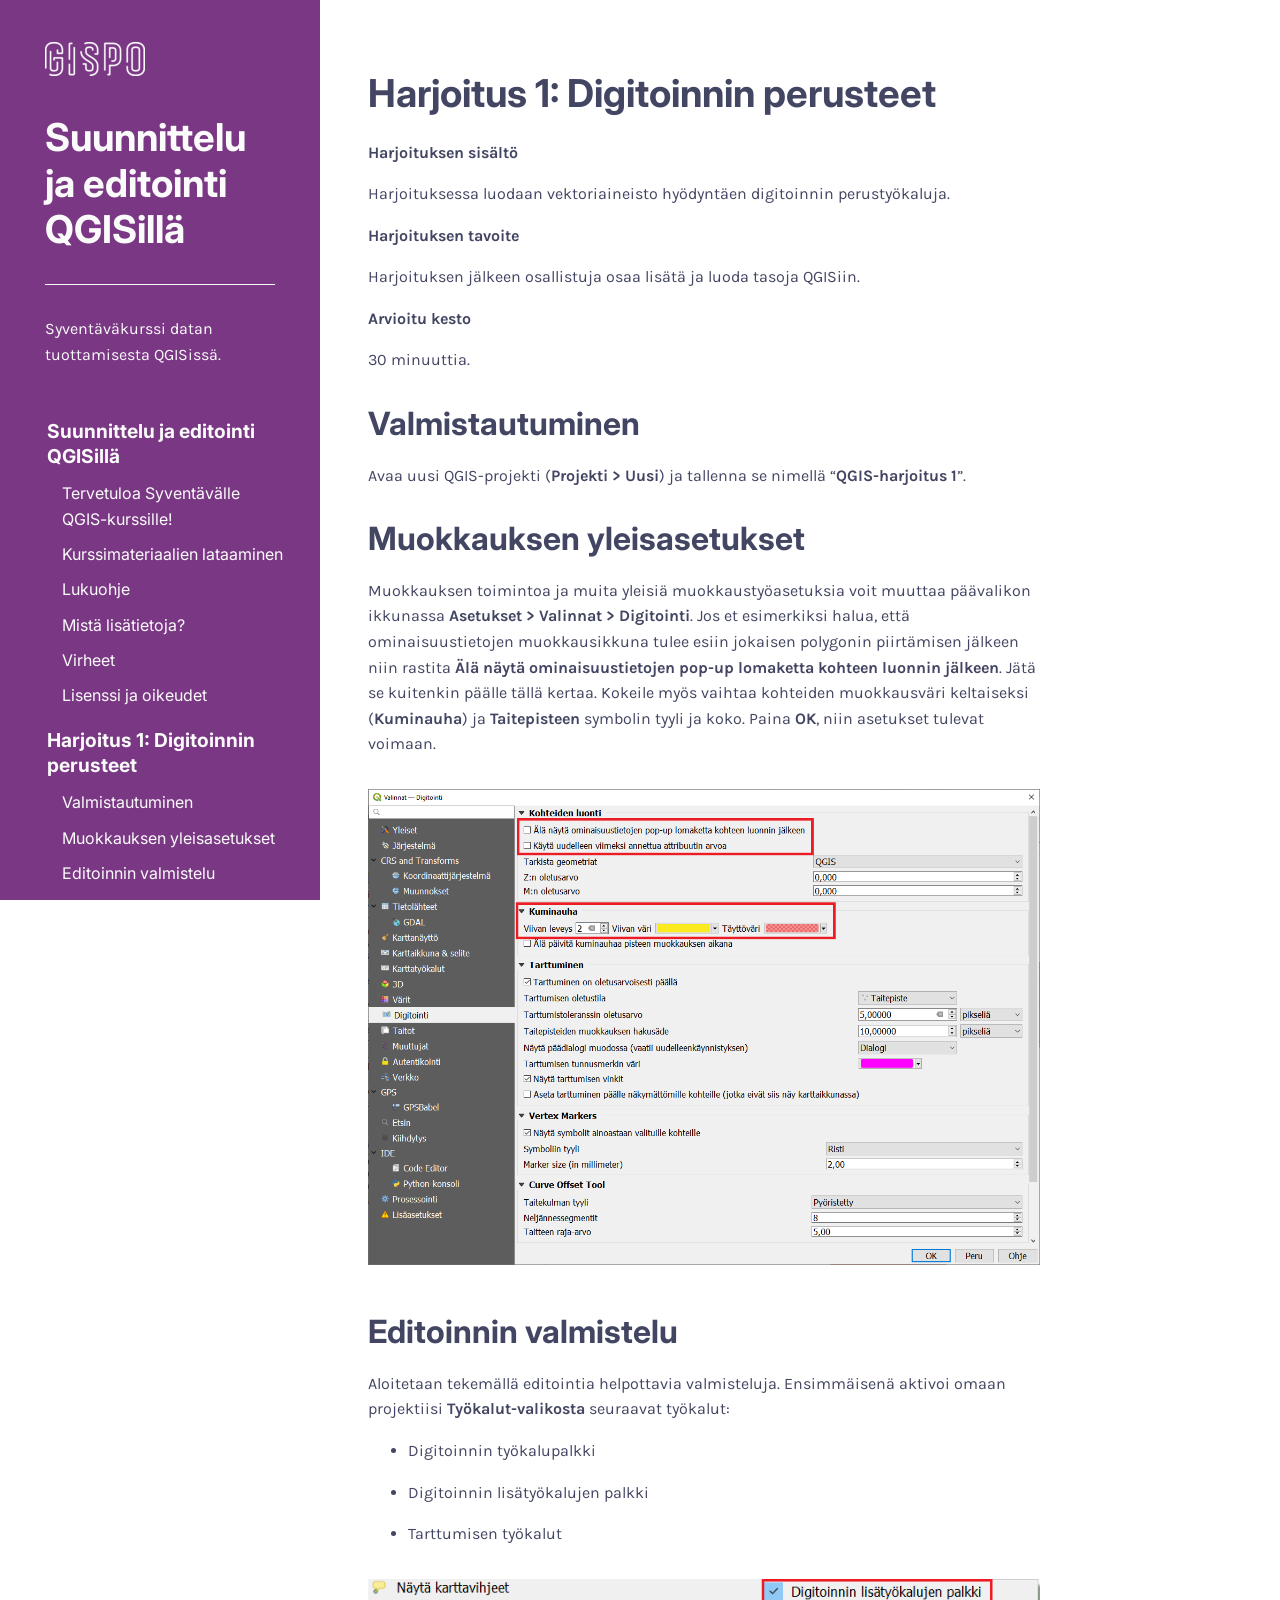
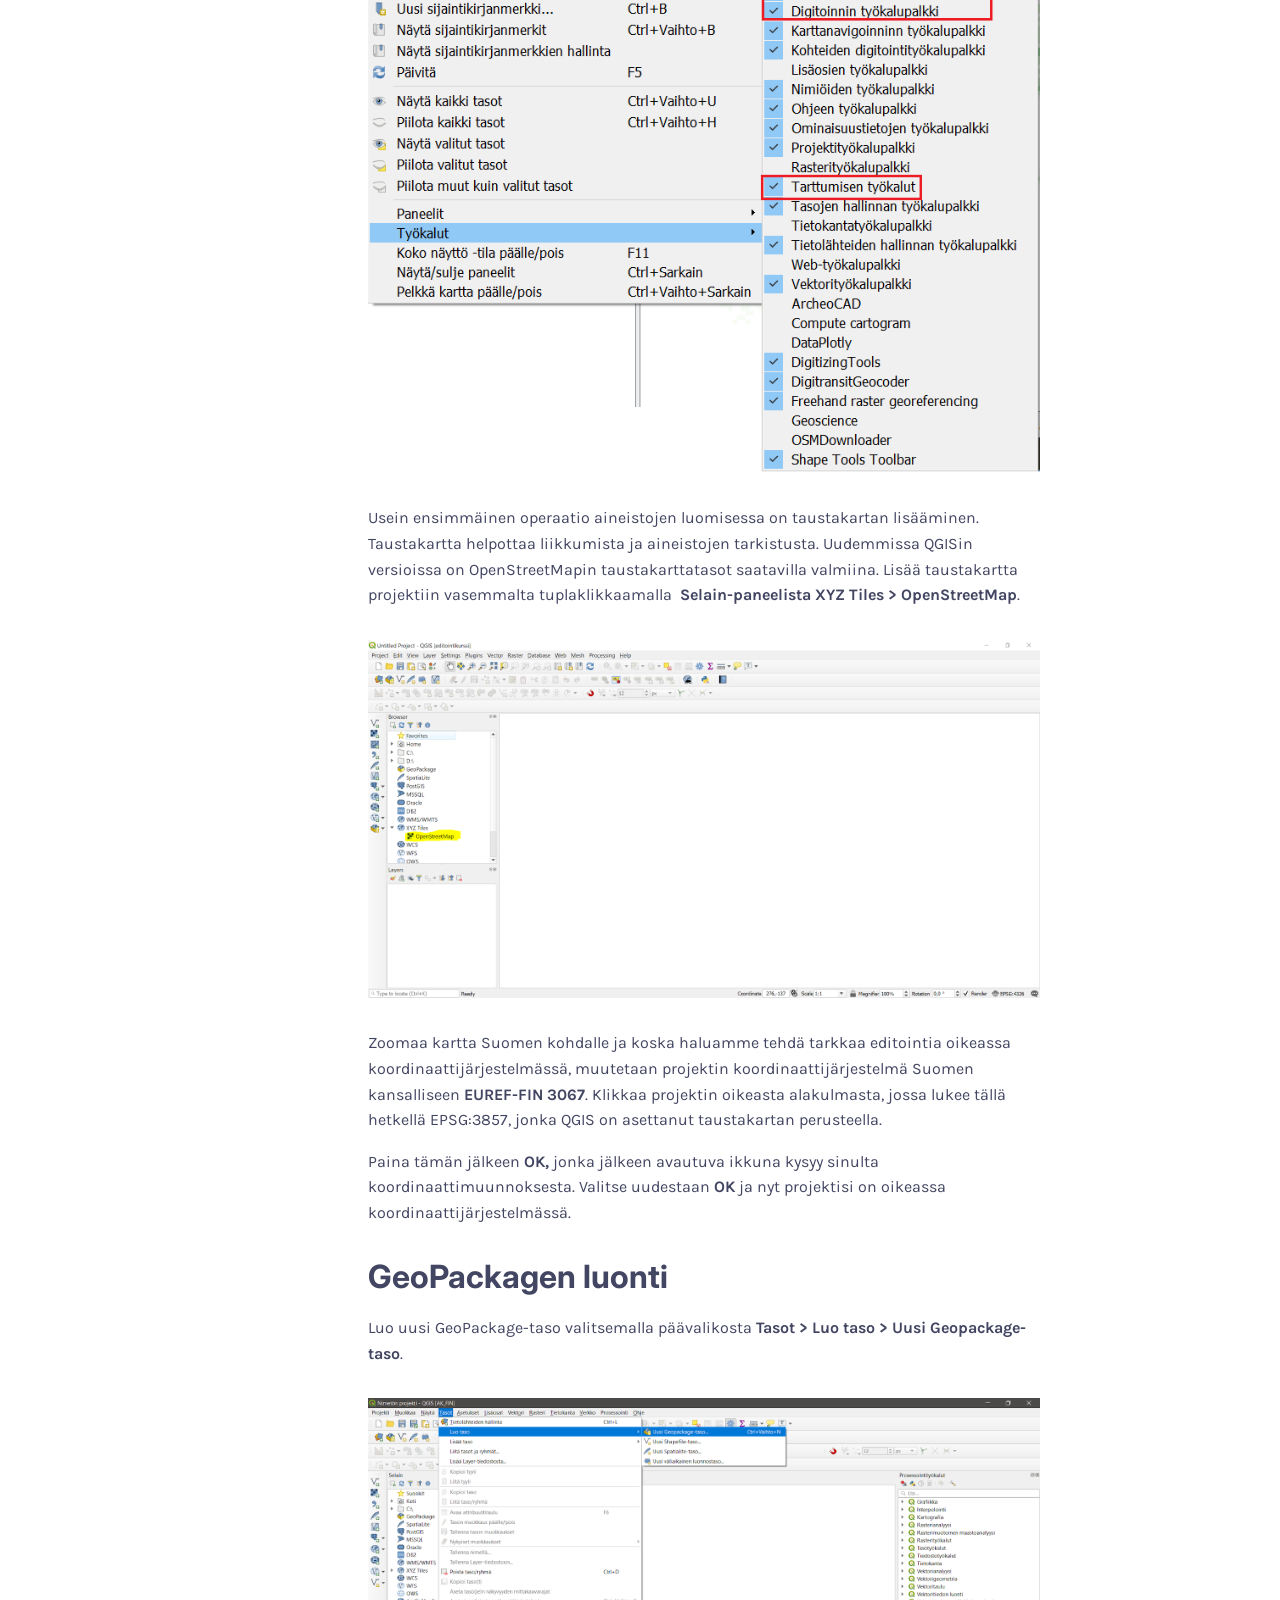
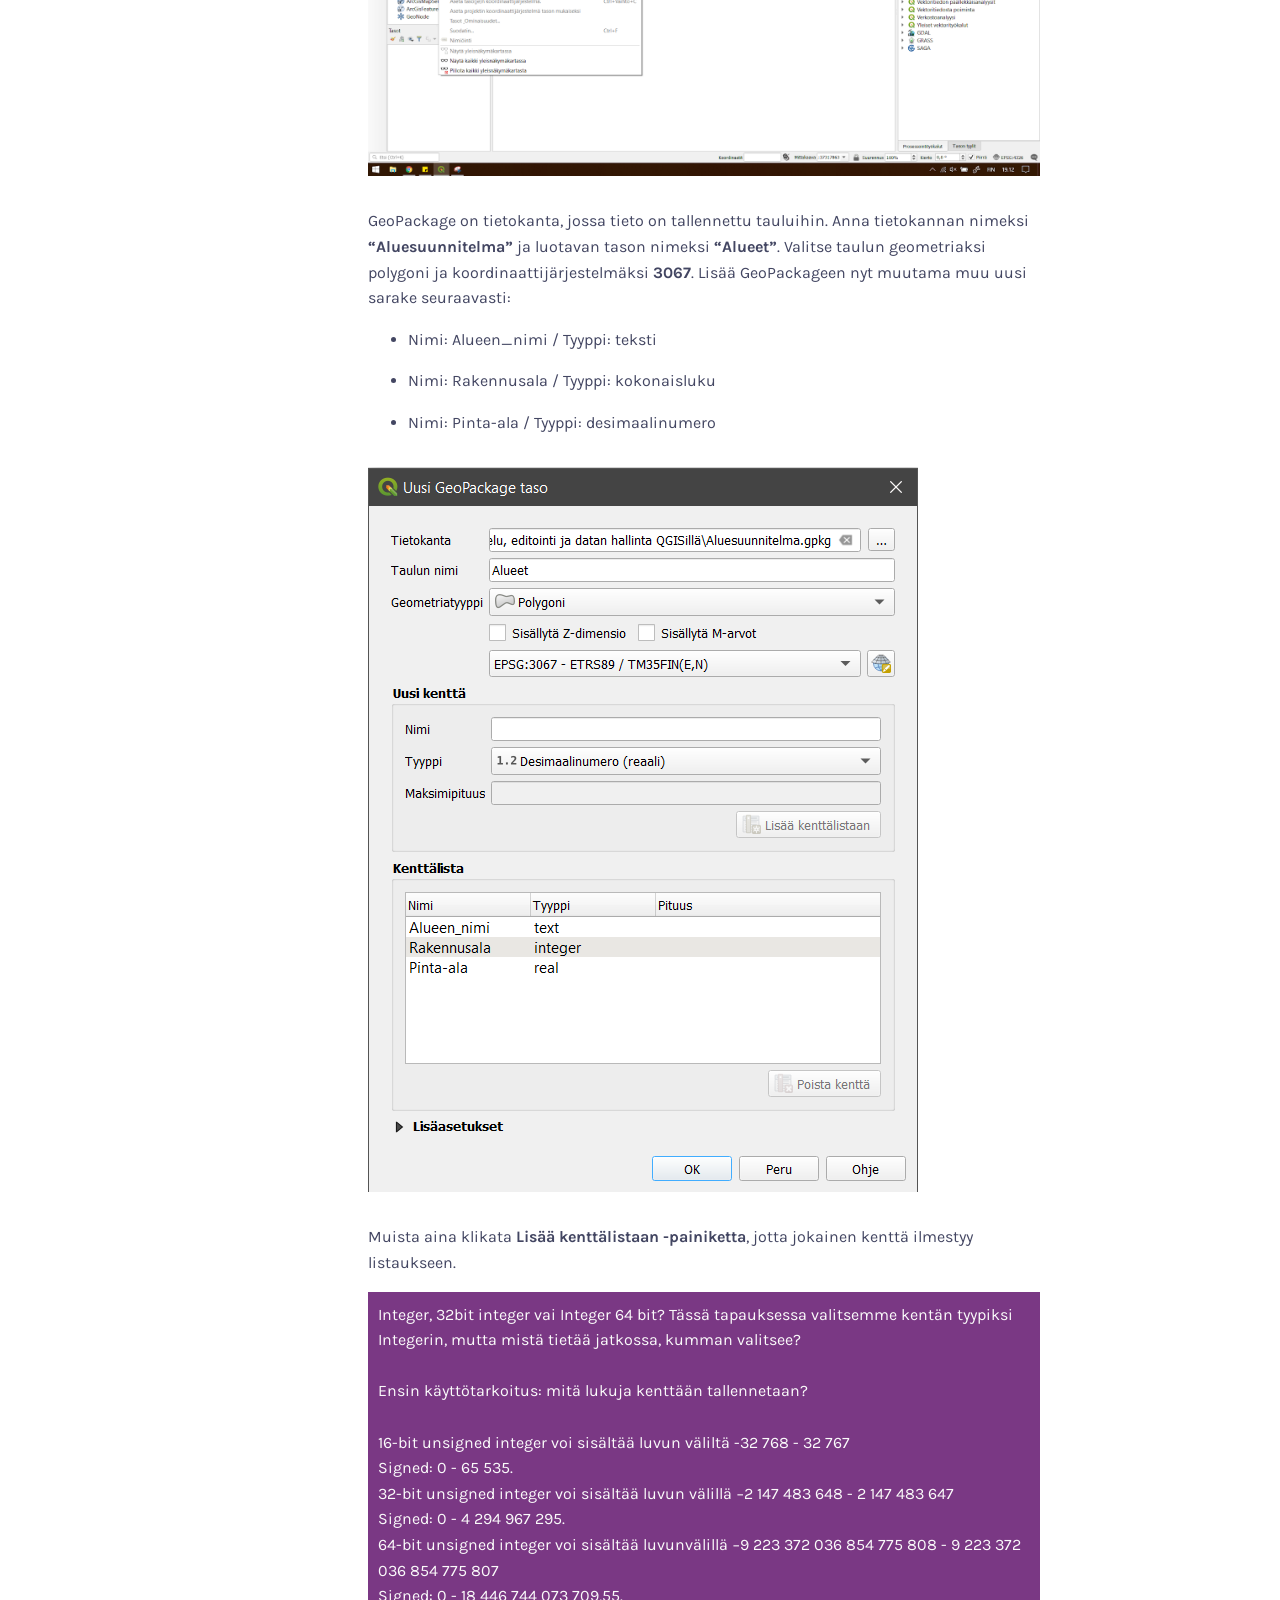
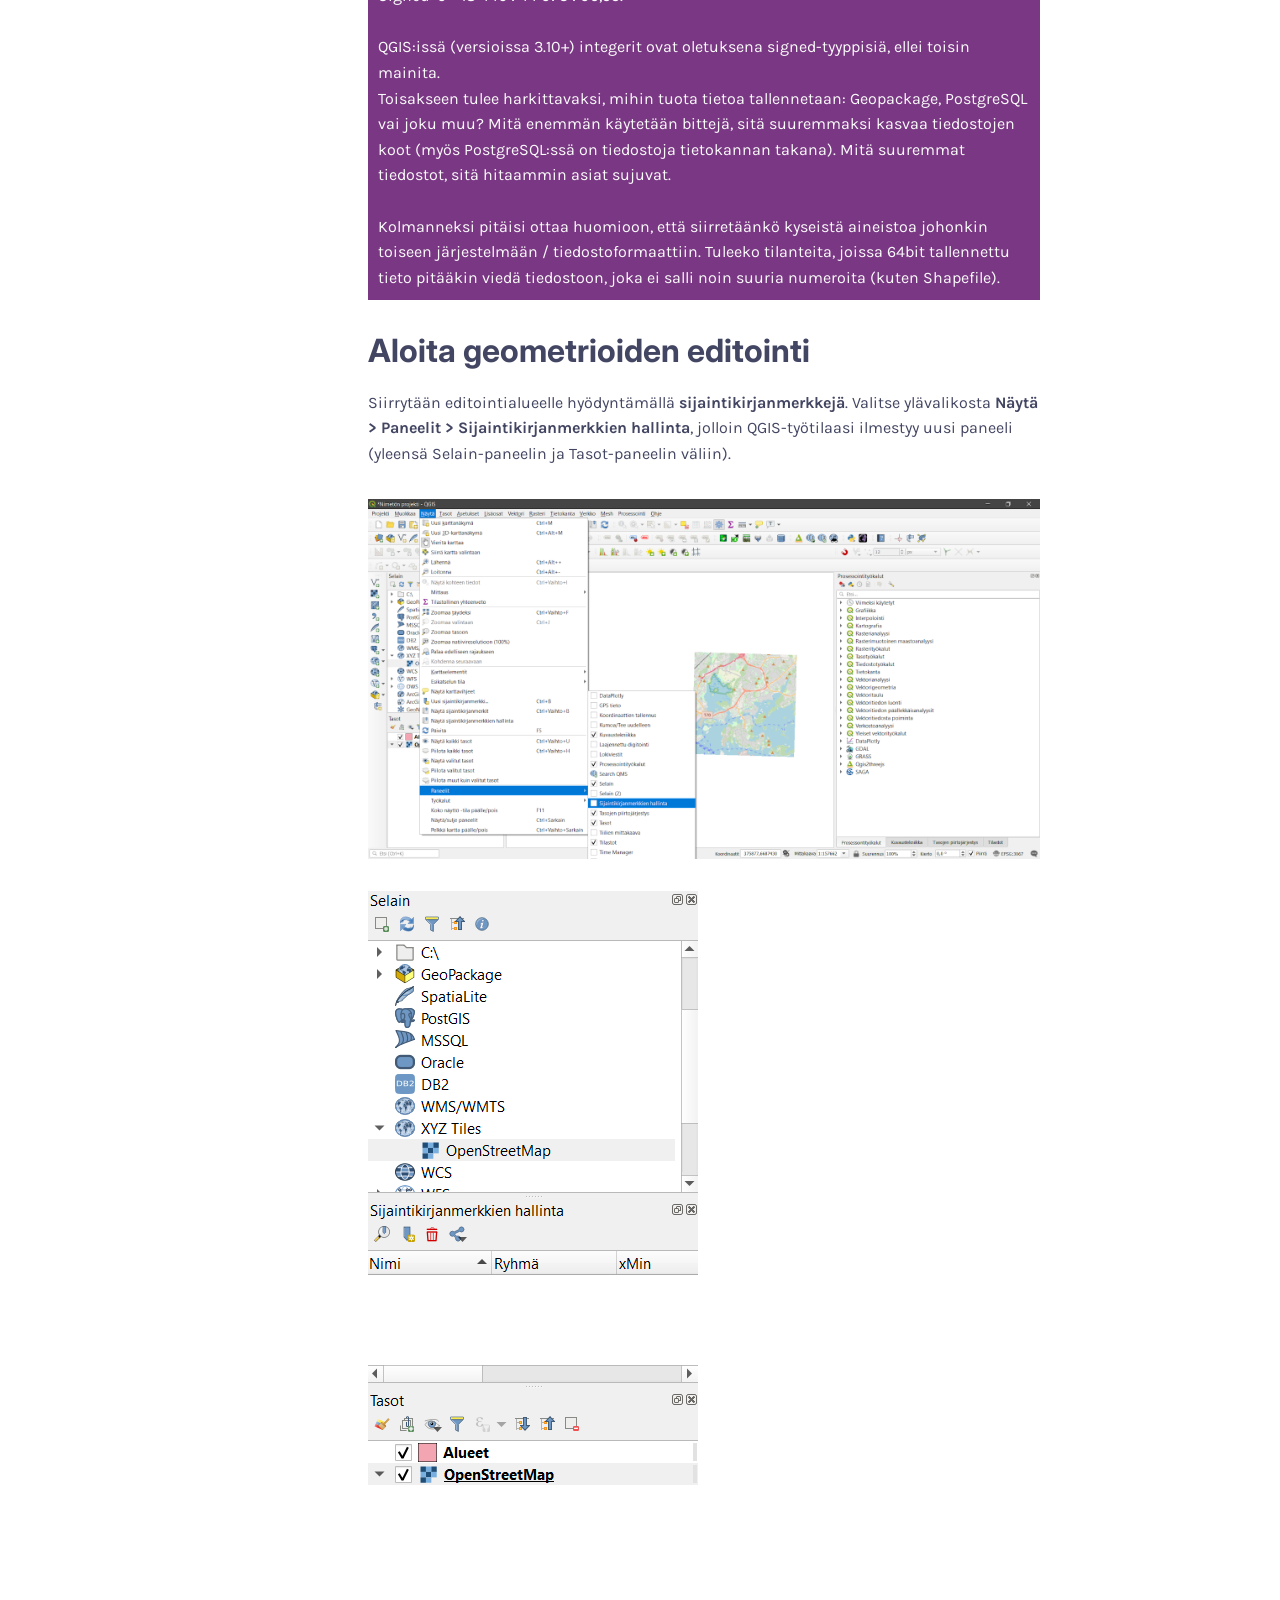
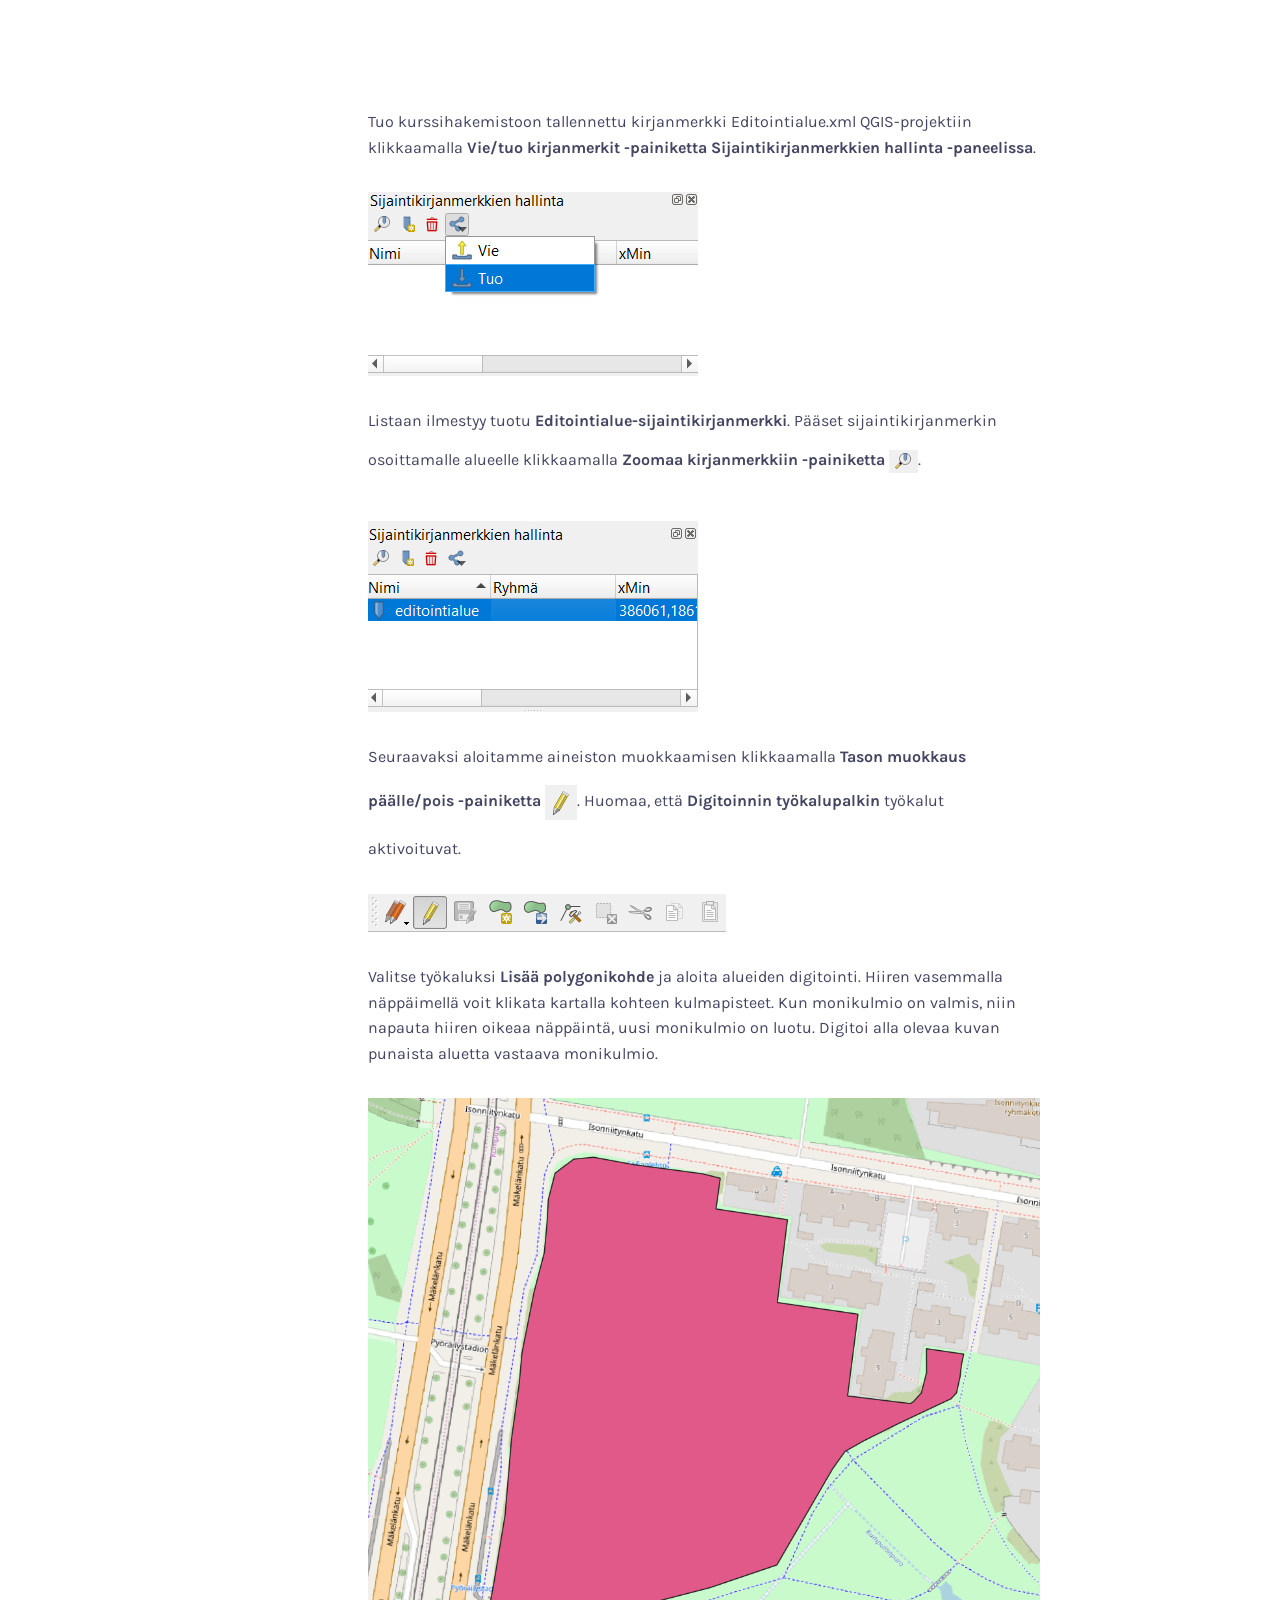
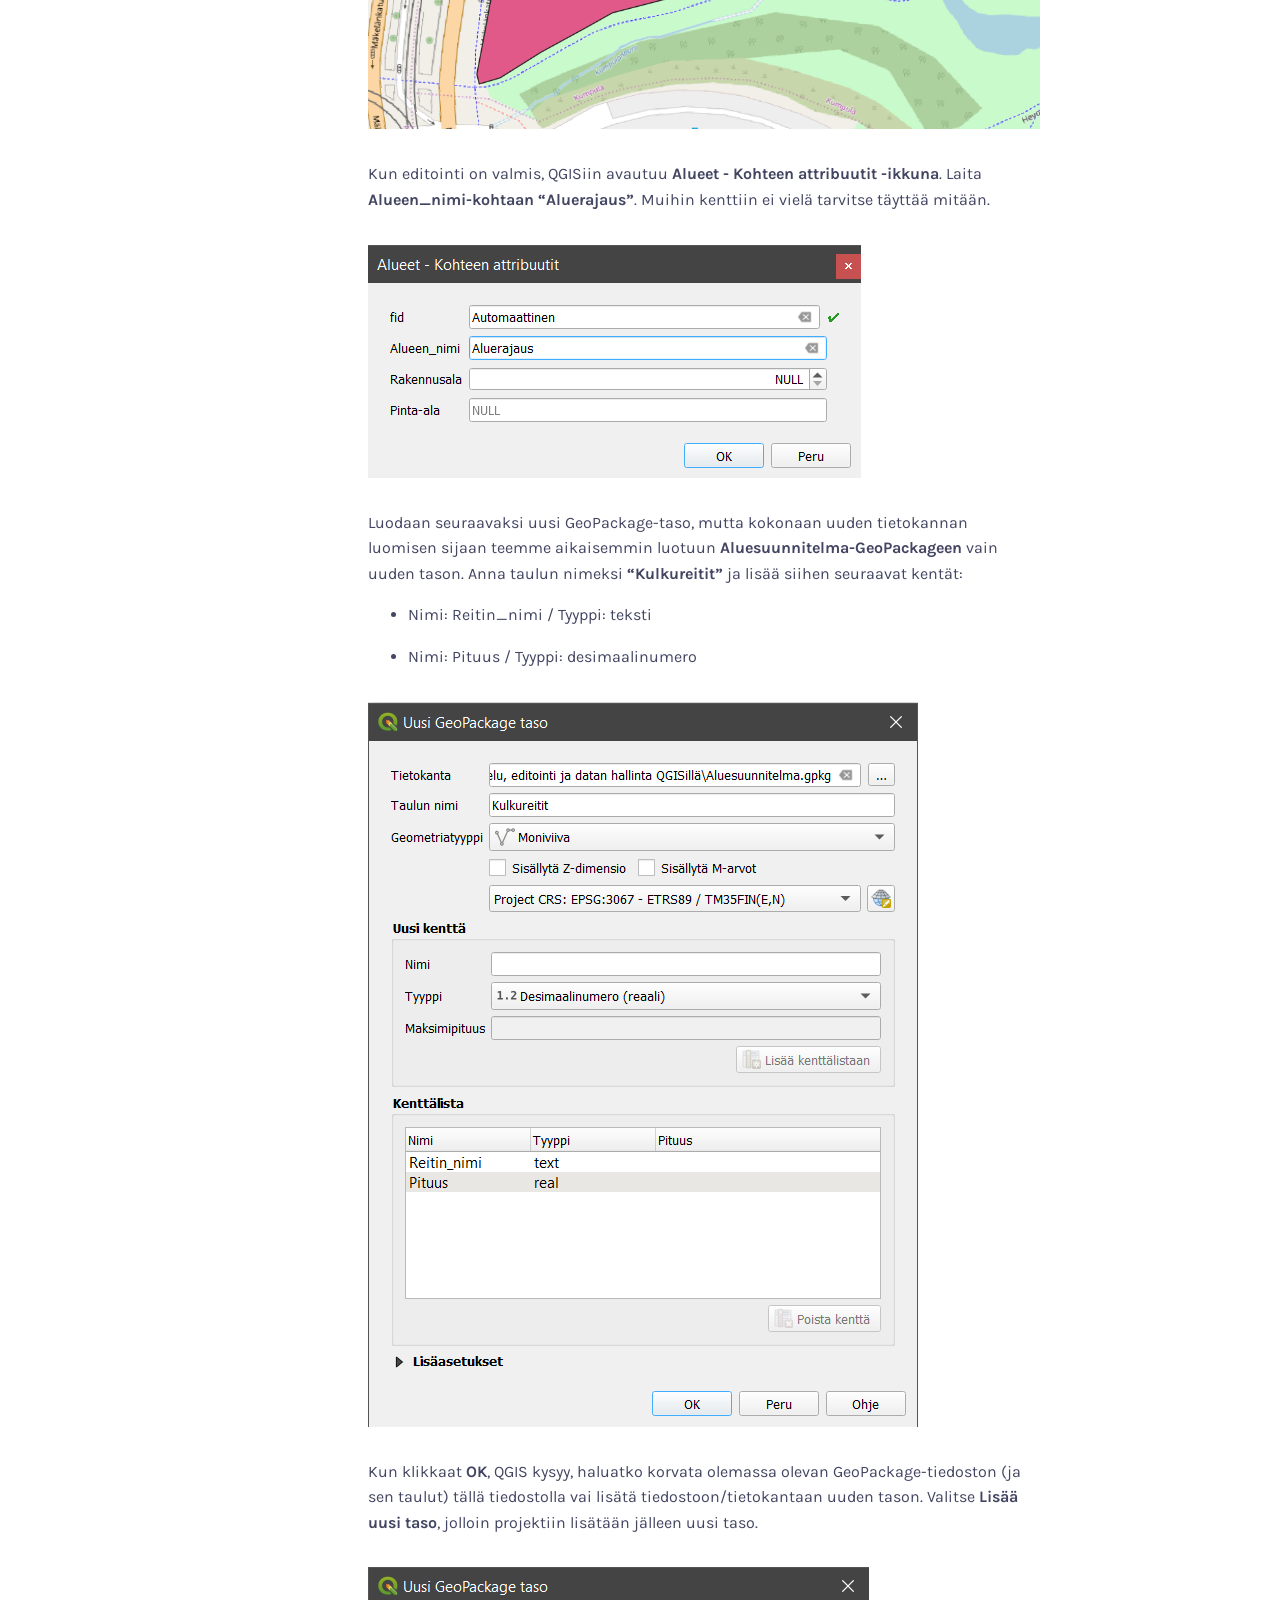
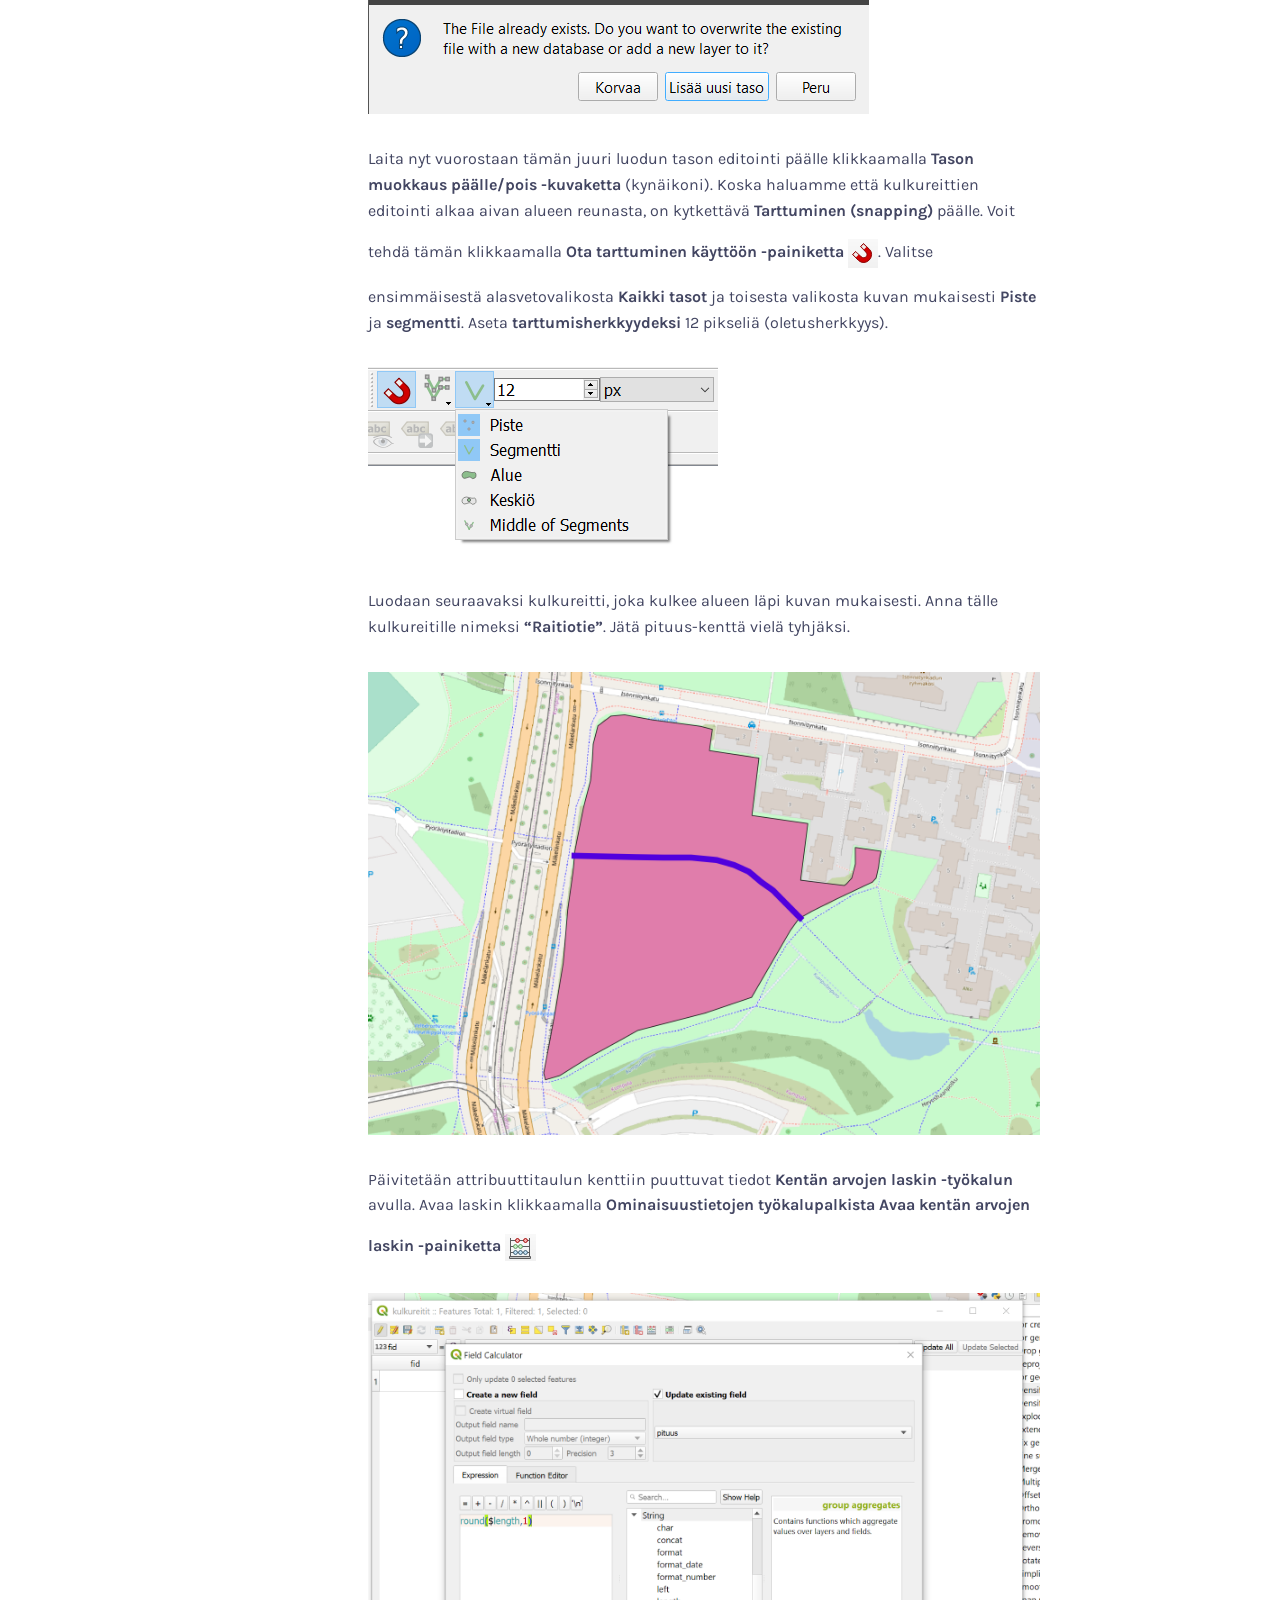
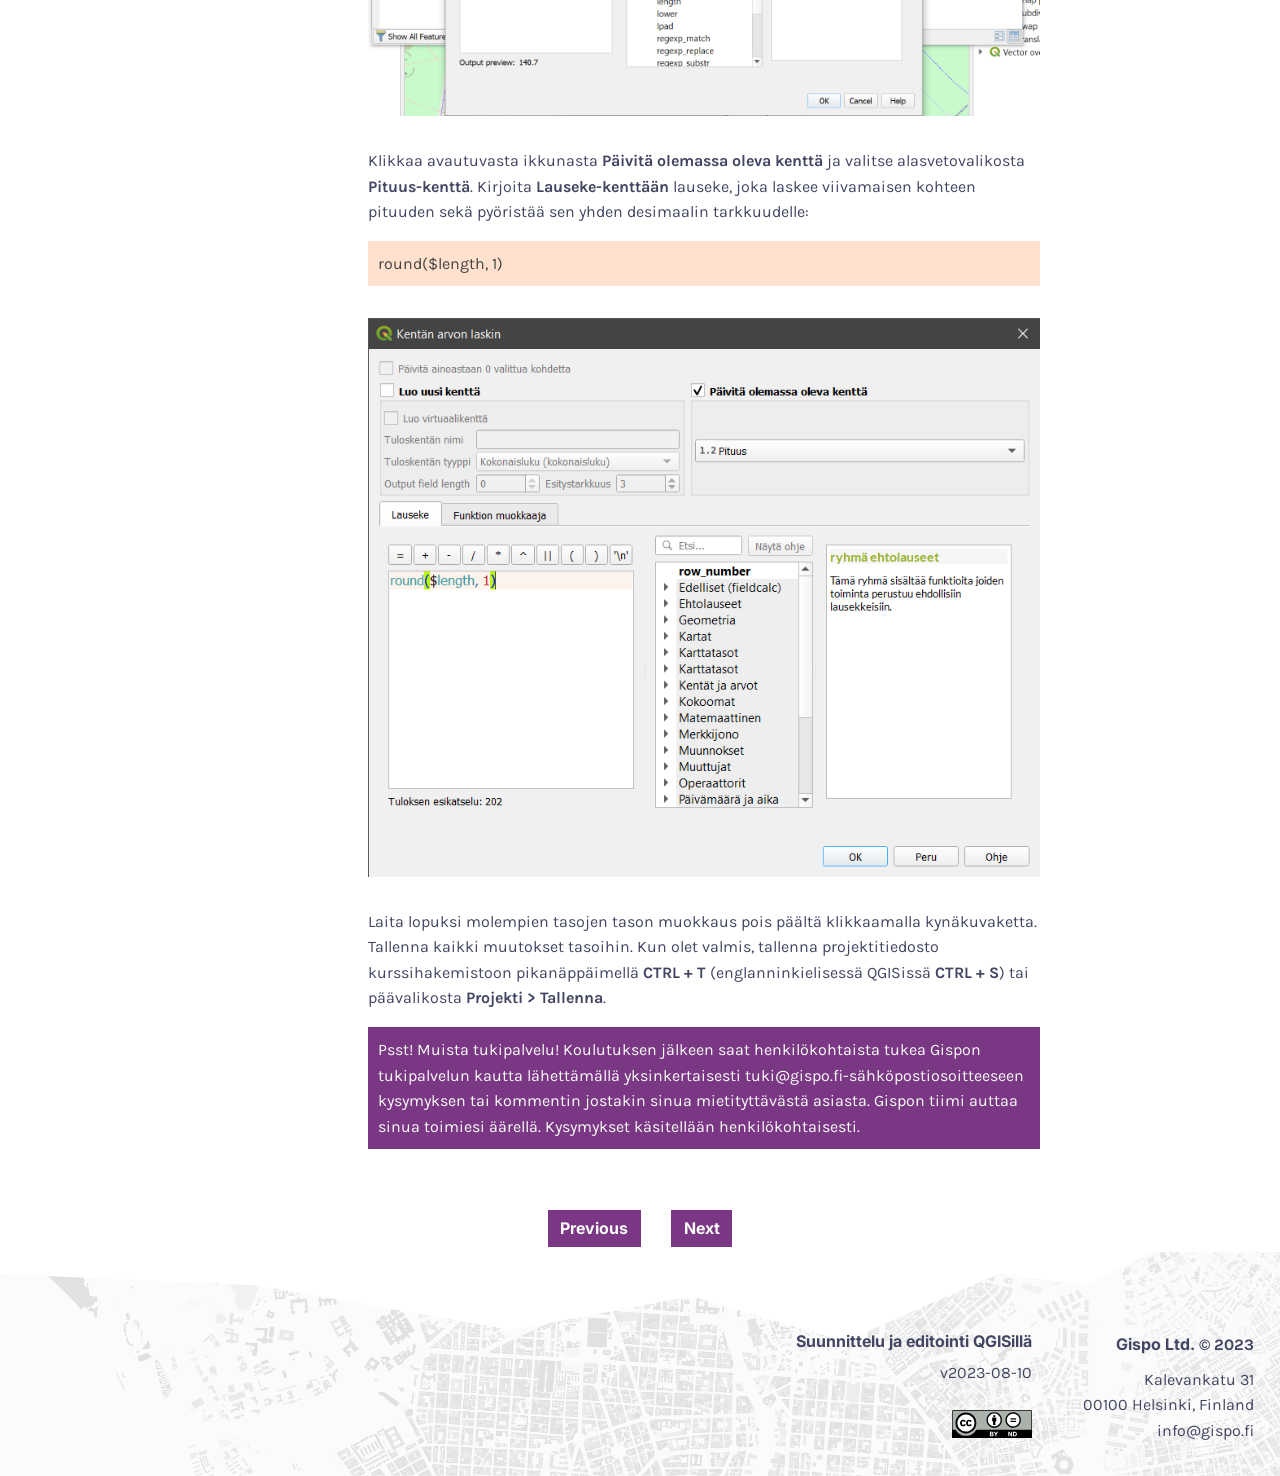
==== commit e1450810: "Automatic: Update docs" ====
--- a/docs/2-harjoitus-1-digitoinnin-perusteet.html
+++ b/docs/2-harjoitus-1-digitoinnin-perusteet.html
@@ -7,7 +7,7 @@
 <meta charset="utf-8" />
 <meta name="generator" content="pandoc" />
 <meta name="viewport" content="width=device-width, initial-scale=1" />
-<meta property="og:title" content="2 Harjoitus 1: Digitoinnin perusteet | Suunnittelu, editointi ja datan hallinta QGISillä" />
+<meta property="og:title" content="2 Harjoitus 1: Digitoinnin perusteet | Suunnittelu ja editointi QGISillä" />
 <meta property="og:type" content="book" />
 
 
@@ -16,12 +16,12 @@
 
 <meta name="author" content="Gispo Oy." />
 
-<meta name="date" content="2023-07-03" />
-
-
-<meta name="description" content="2 Harjoitus 1: Digitoinnin perusteet | Suunnittelu, editointi ja datan hallinta QGISillä">
-
-<title>2 Harjoitus 1: Digitoinnin perusteet | Suunnittelu, editointi ja datan hallinta QGISillä</title>
+<meta name="date" content="2023-08-10" />
+
+
+<meta name="description" content="2 Harjoitus 1: Digitoinnin perusteet | Suunnittelu ja editointi QGISillä">
+
+<title>2 Harjoitus 1: Digitoinnin perusteet | Suunnittelu ja editointi QGISillä</title>
 
 
 
@@ -54,16 +54,16 @@
 
 <div class="sidebar-title-wrapper">
 <img alt="Logo" width="100" src="img/gispo_white_sm.png" class="sidebar-logo">
-<div class="sidebar-title"><h1>Suunnittelu, editointi ja datan hallinta QGISillä</h1></div>
-<div class="abstract-sidebar"><p>Jatkokurssi datan tuottamisesta QGISissä.</p></div>
+<div class="sidebar-title"><h1>Suunnittelu ja editointi QGISillä</h1></div>
+<div class="abstract-sidebar"><p>Syventäväkurssi datan tuottamisesta QGISissä.</p></div>
 </div>
 
 <nav class="sidebar-nav">
 <div id="TOC" class="toc">
 <ul>
-<li class="has-sub"><a href="index.html#suunnittelu-editointi-ja-datan-hallinta-qgisillä"><span class="toc-section-number">1</span> Suunnittelu, editointi ja datan hallinta QGISillä</a>
-<ul>
-<li><a href="index.html#tervetuloa-qgis-jatkokurssille"><span class="toc-section-number">1.1</span> Tervetuloa QGIS-jatkokurssille!</a></li>
+<li class="has-sub"><a href="index.html#suunnittelu-ja-editointi-qgisillä"><span class="toc-section-number">1</span> Suunnittelu ja editointi QGISillä</a>
+<ul>
+<li><a href="index.html#tervetuloa-syventävälle-qgis-kurssille"><span class="toc-section-number">1.1</span> Tervetuloa Syventävälle QGIS-kurssille!</a></li>
 <li><a href="index.html#kurssimateriaalien-lataaminen"><span class="toc-section-number">1.2</span> Kurssimateriaalien lataaminen</a></li>
 <li><a href="index.html#lukuohje"><span class="toc-section-number">1.3</span> Lukuohje</a></li>
 <li><a href="index.html#mistä-lisätietoja"><span class="toc-section-number">1.4</span> Mistä lisätietoja?</a></li>
@@ -246,8 +246,8 @@
 <div class="footer-container text-center">
 
 <div class="footer-info">
-<h5 class="footer-title">Suunnittelu, editointi ja datan hallinta QGISillä</h5>
-<span class="footer-version">v2023-07-03</span>
+<h5 class="footer-title">Suunnittelu ja editointi QGISillä</h5>
+<span class="footer-version">v2023-08-10</span>
 <div class="license"><img src="img/by-nd.svg" width="80px" alt="CC-BY-ND"></div>
 </div>
 
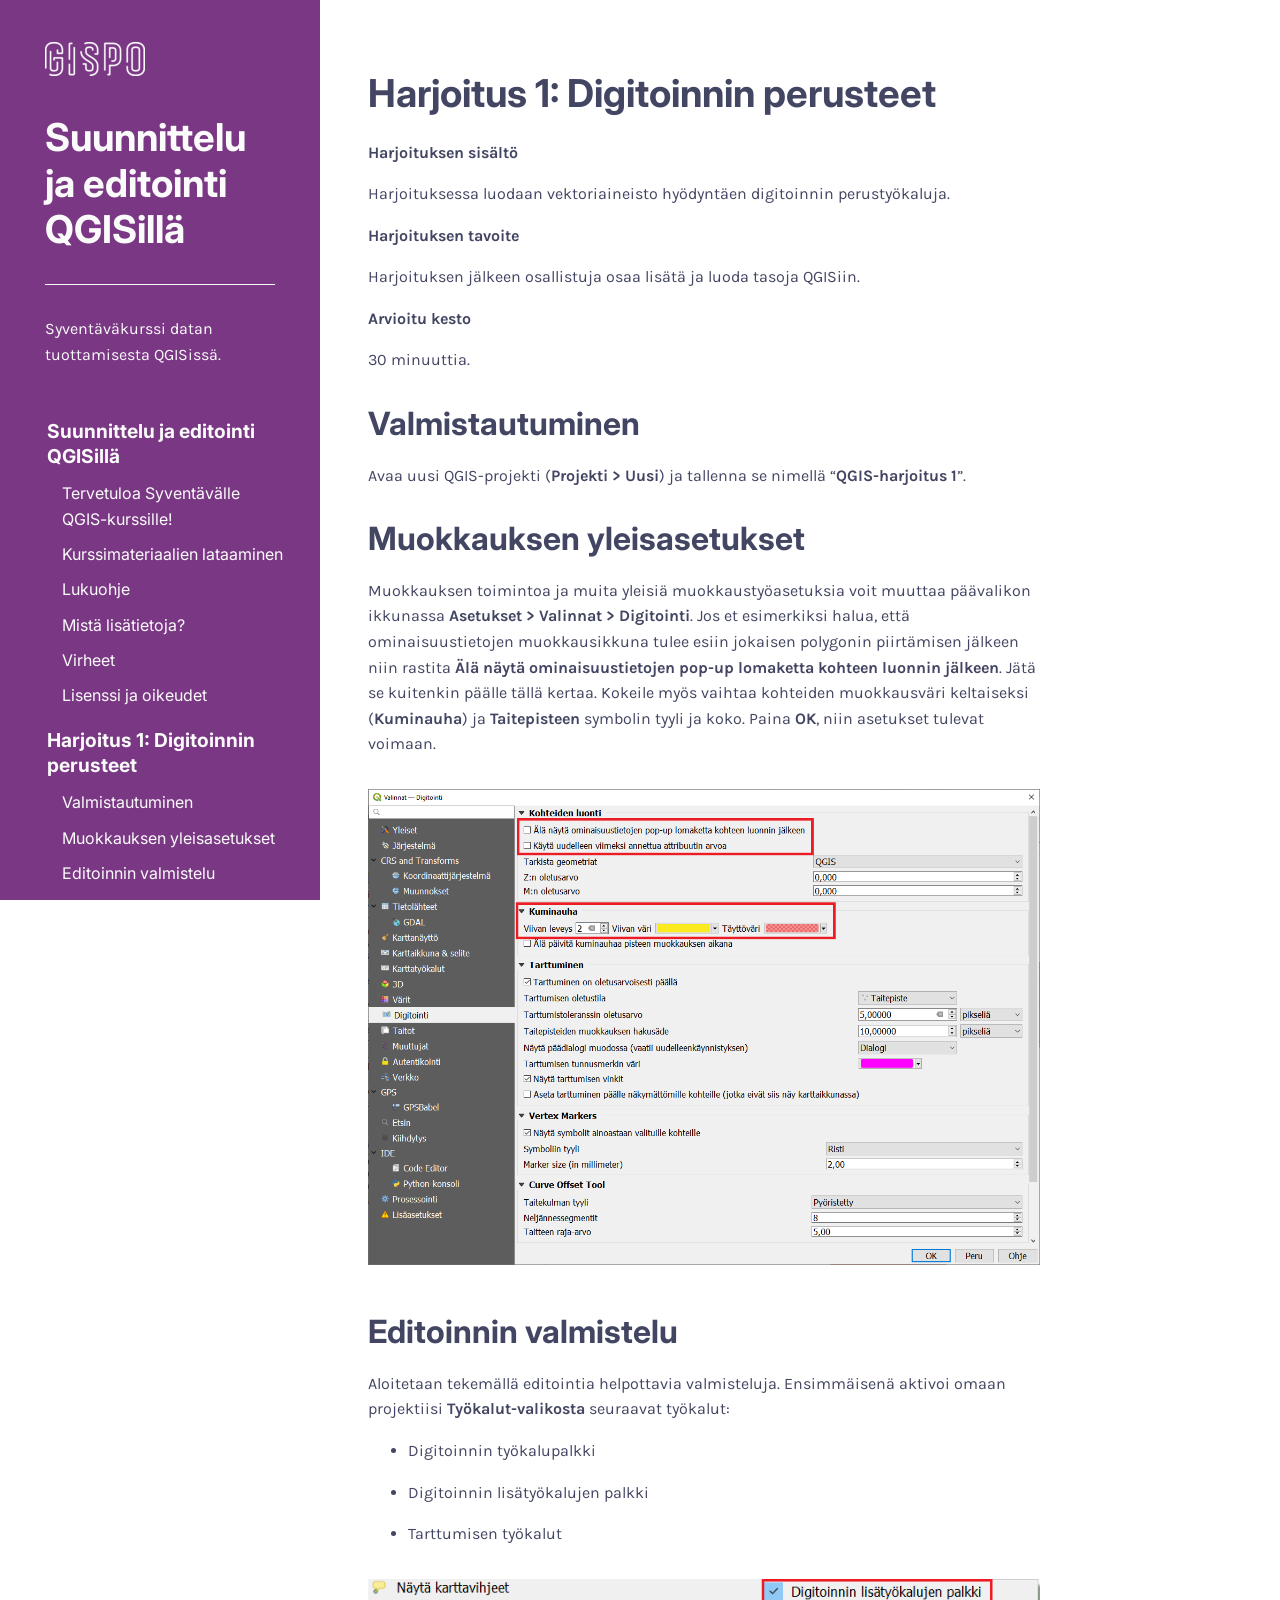
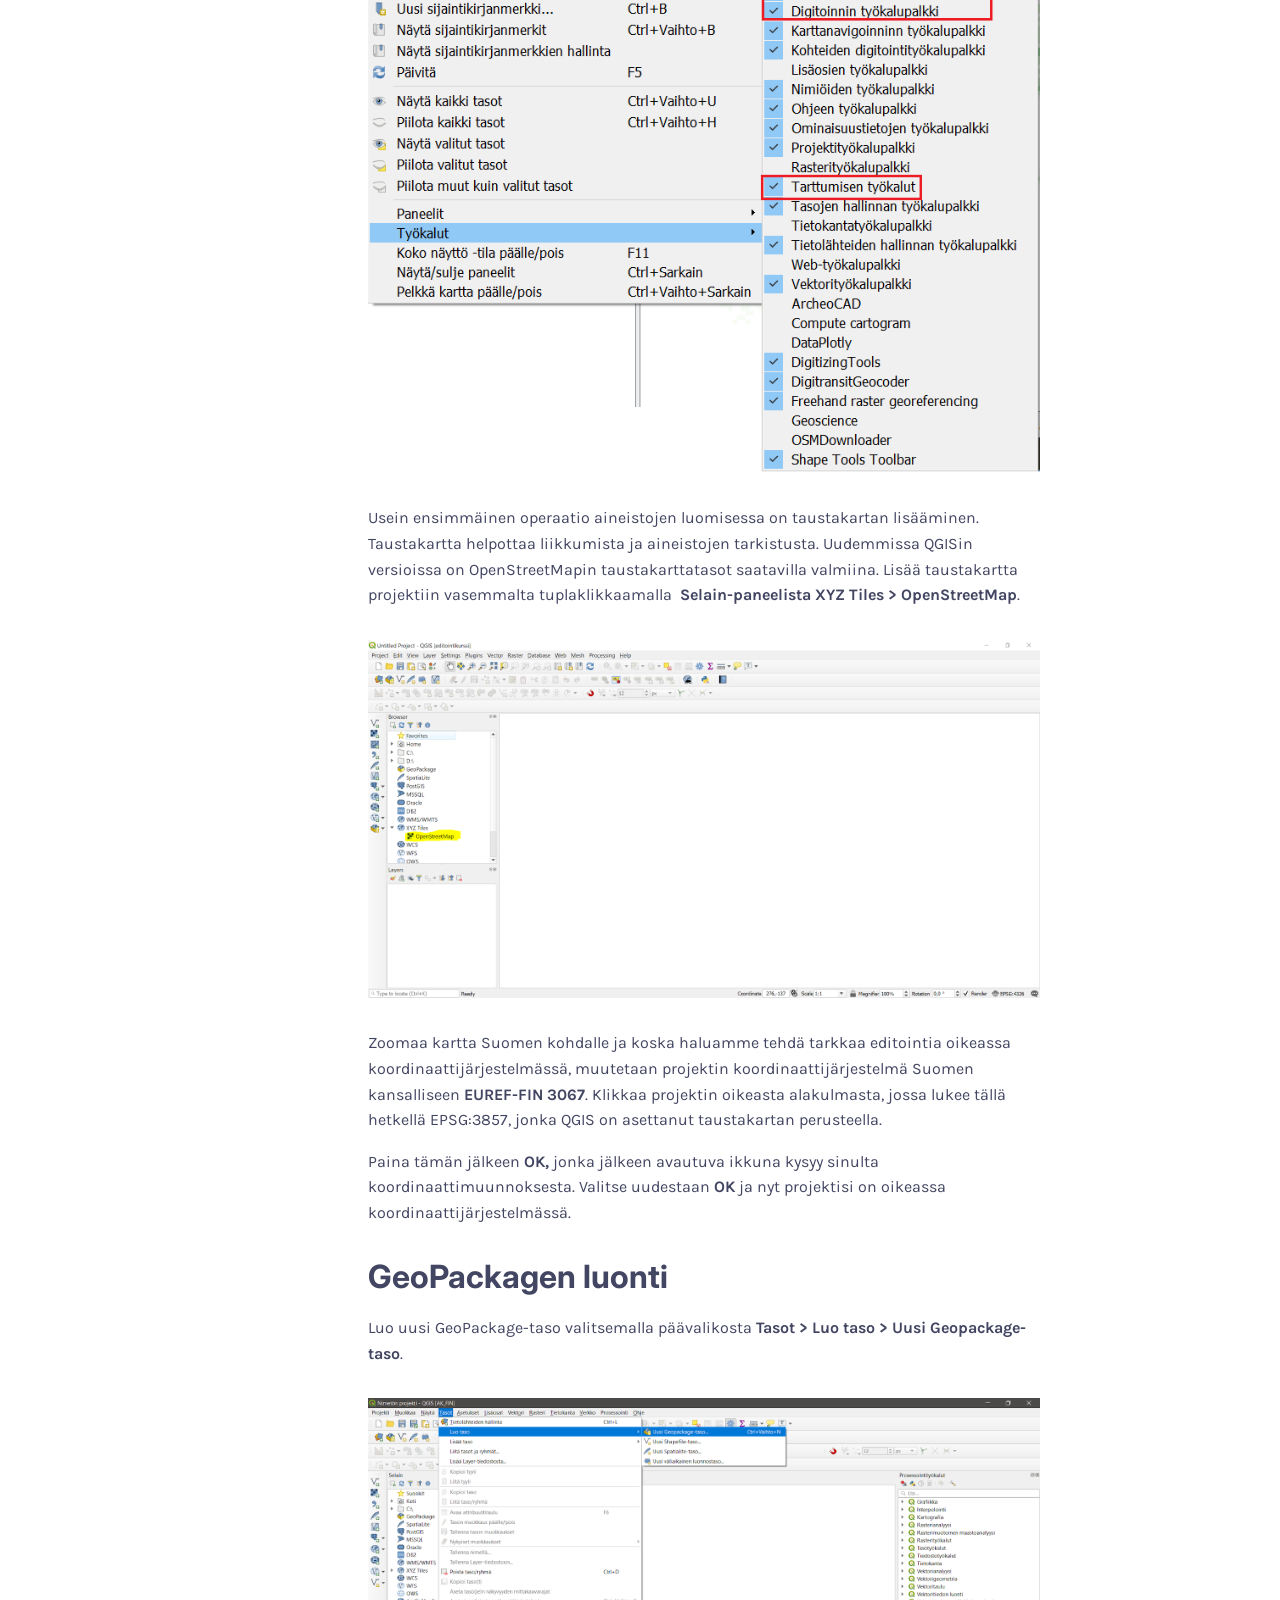
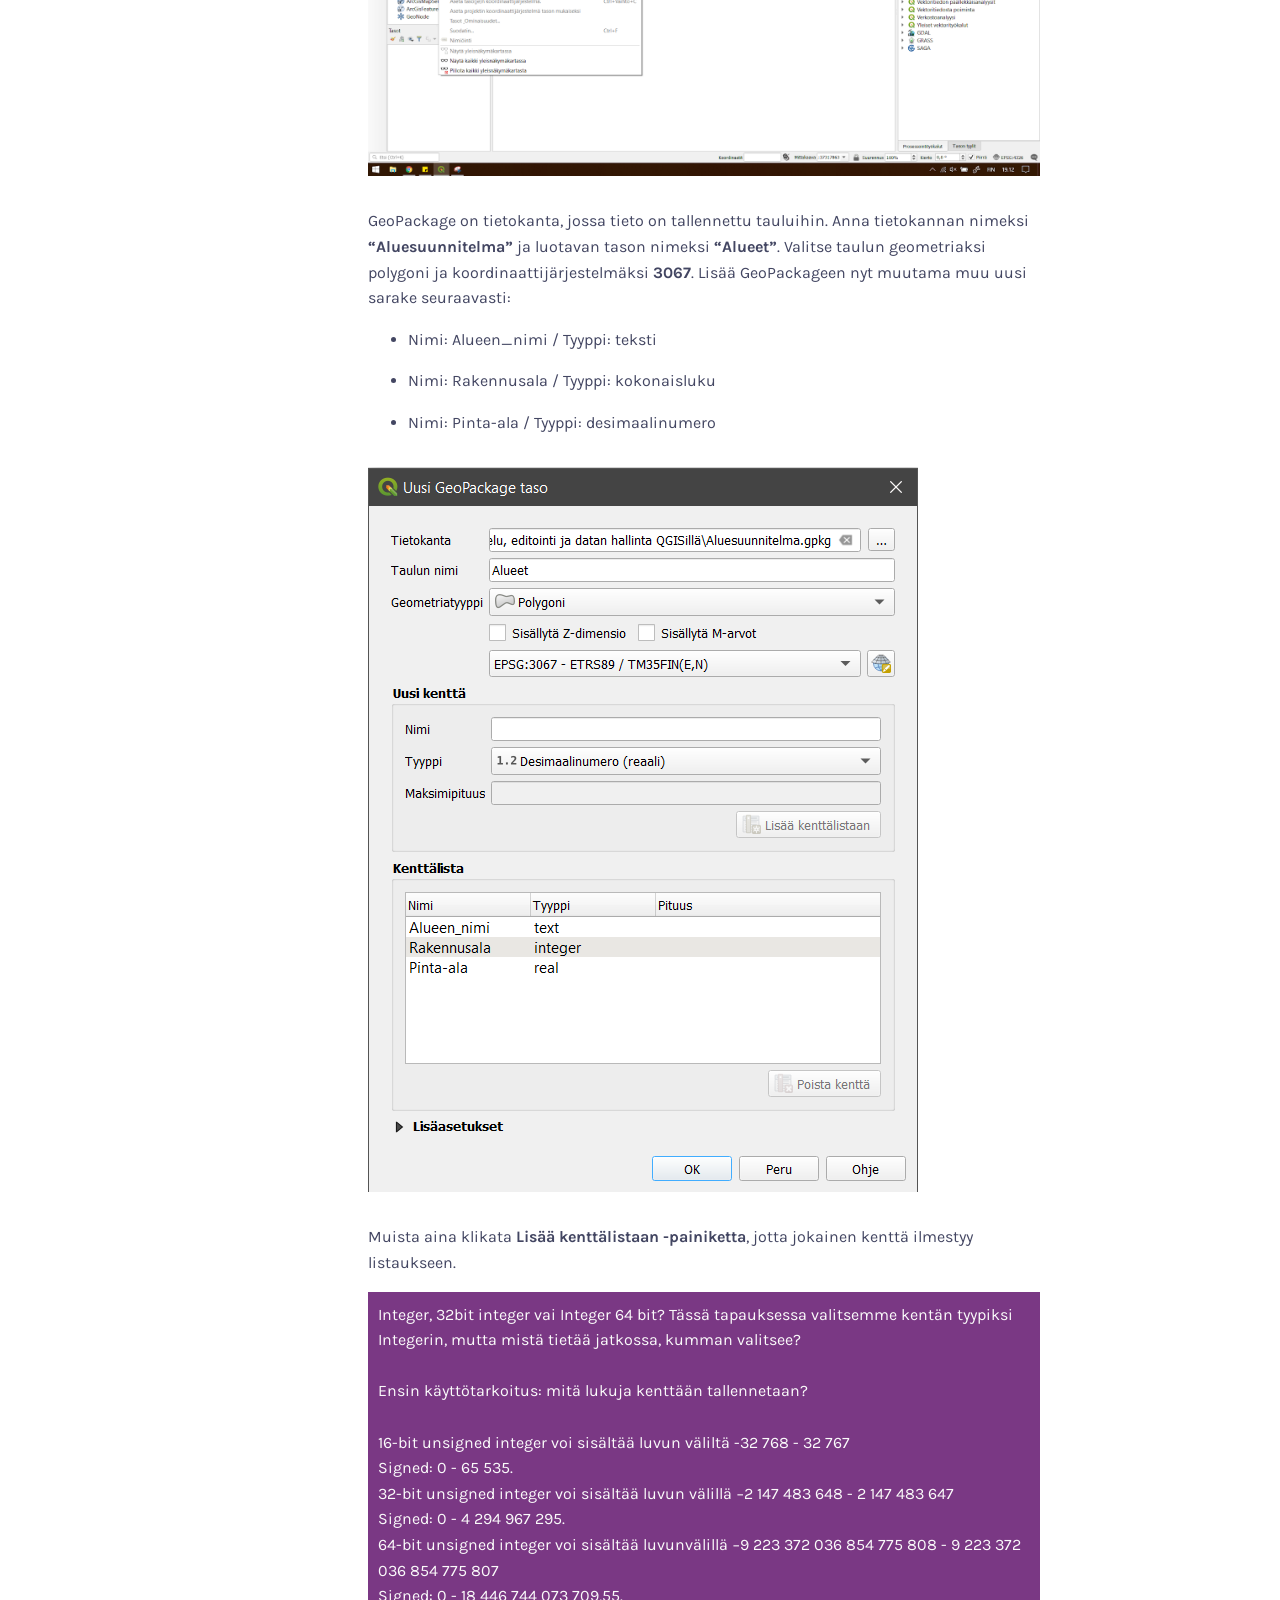
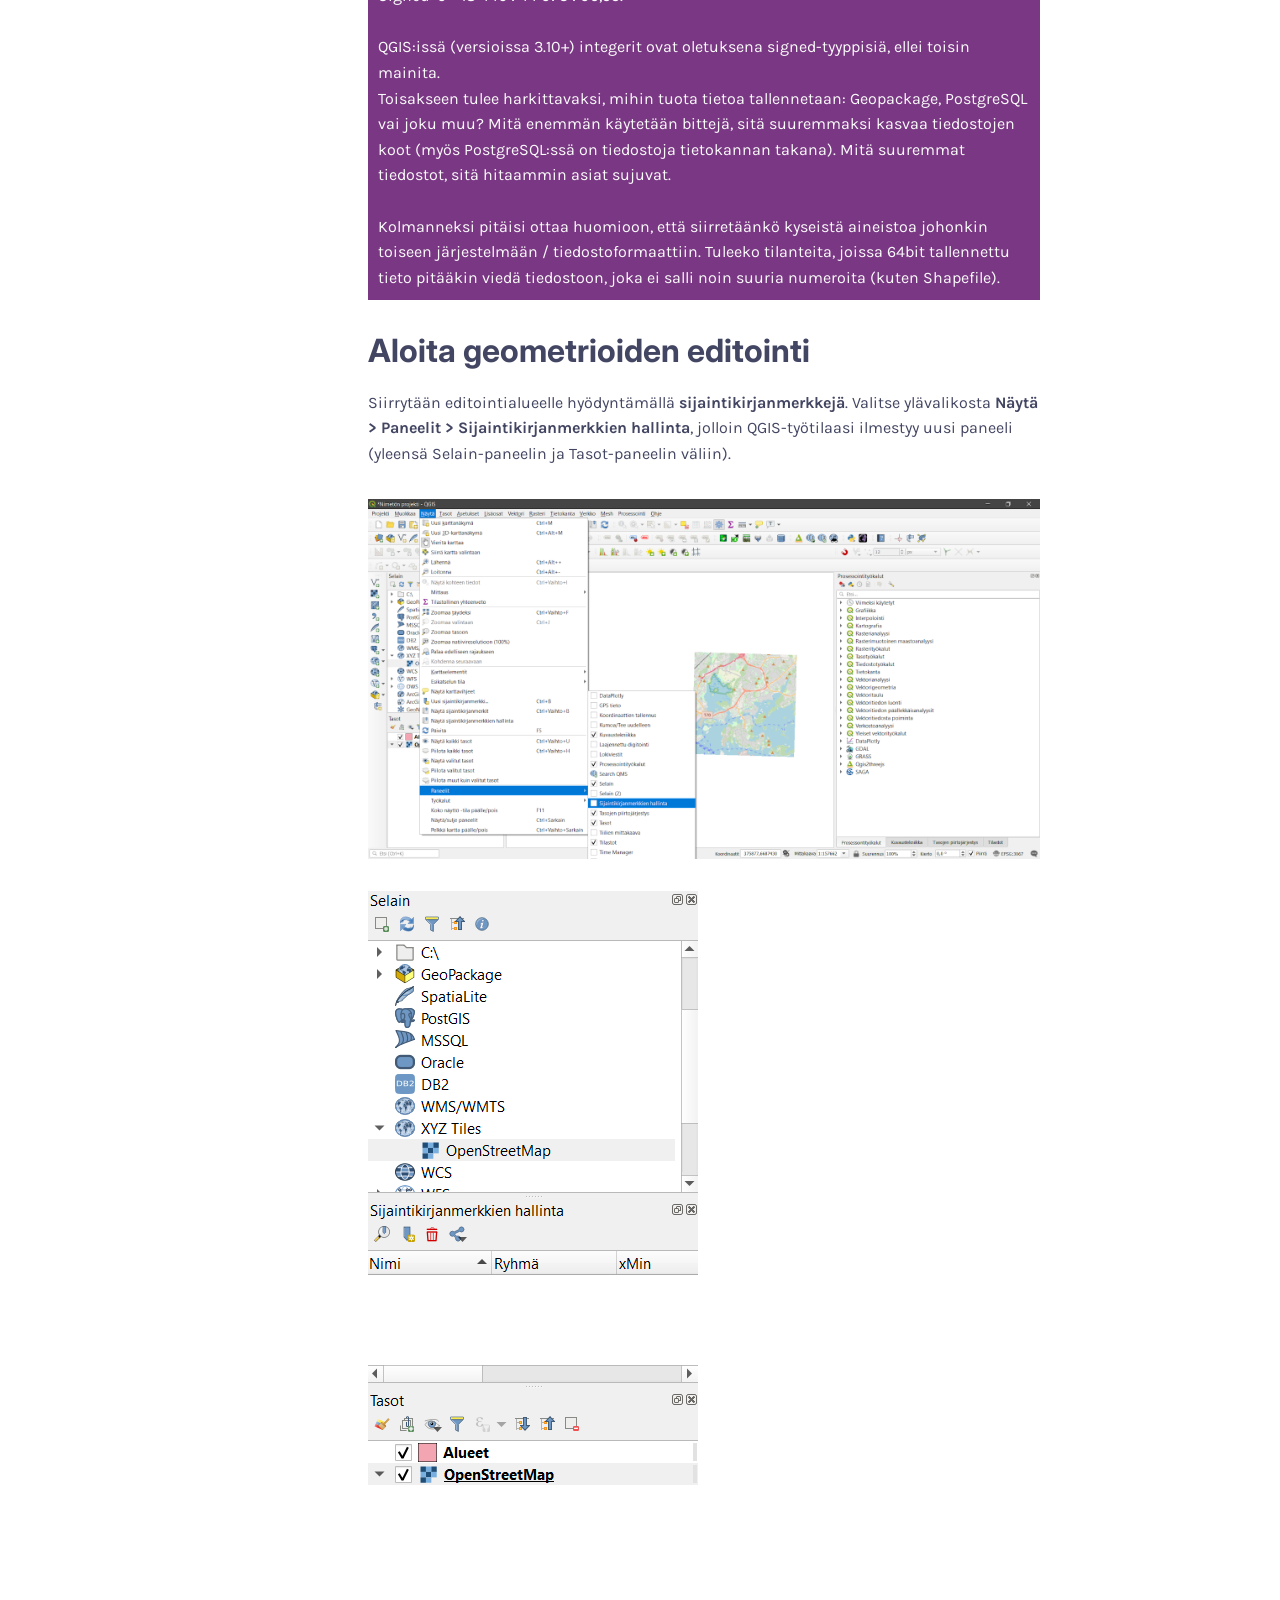
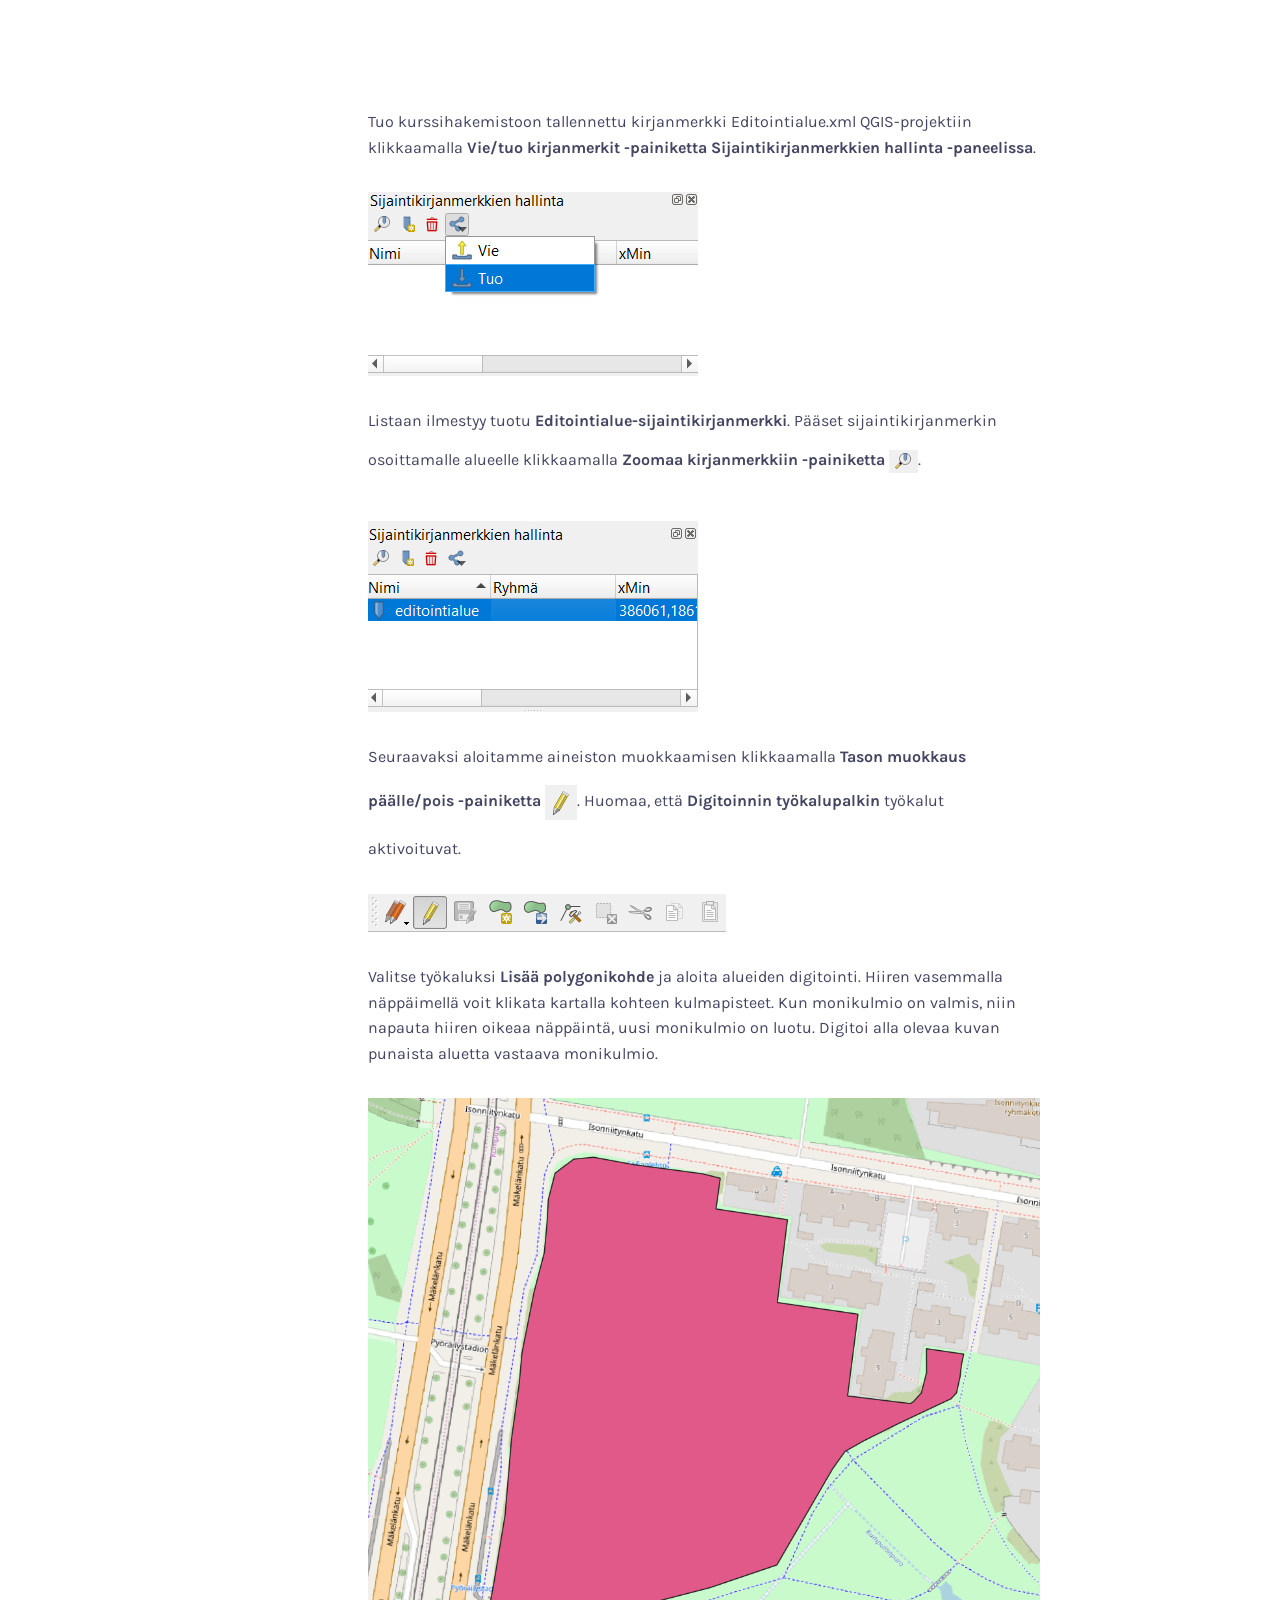
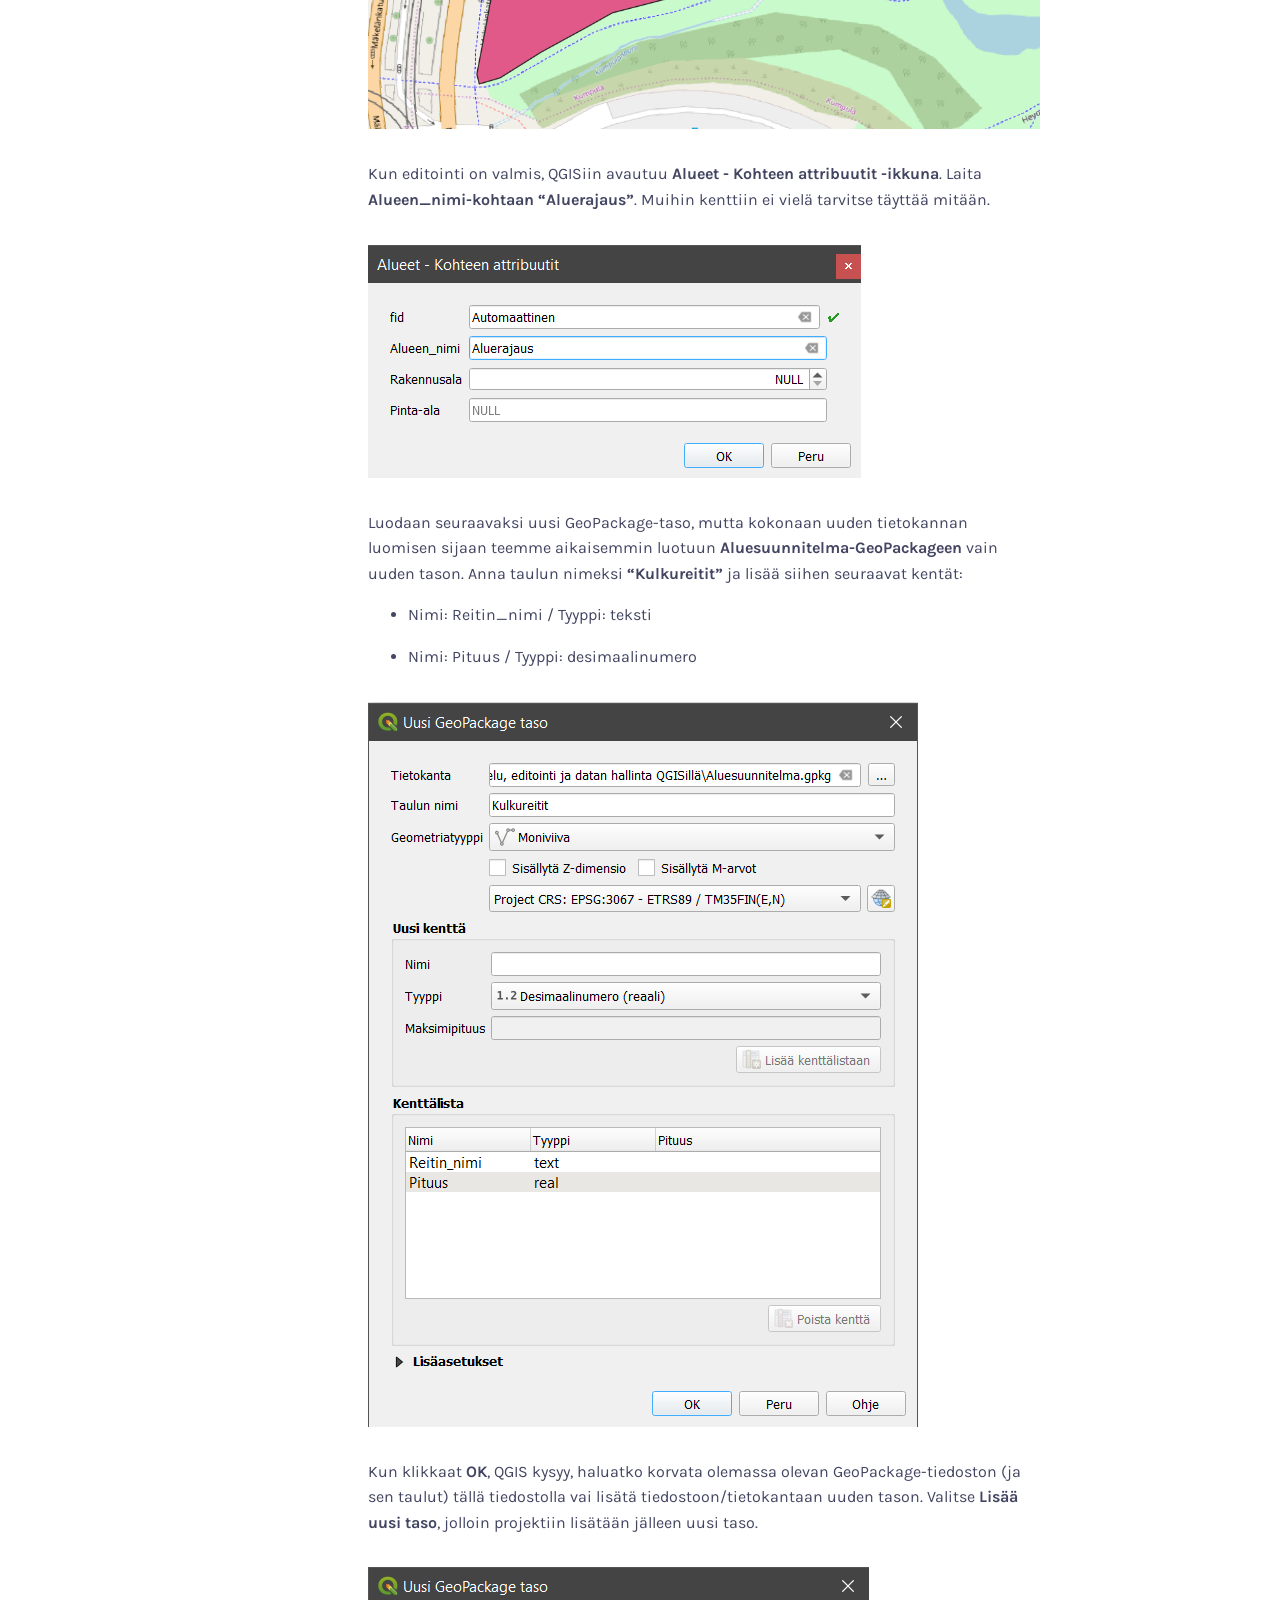
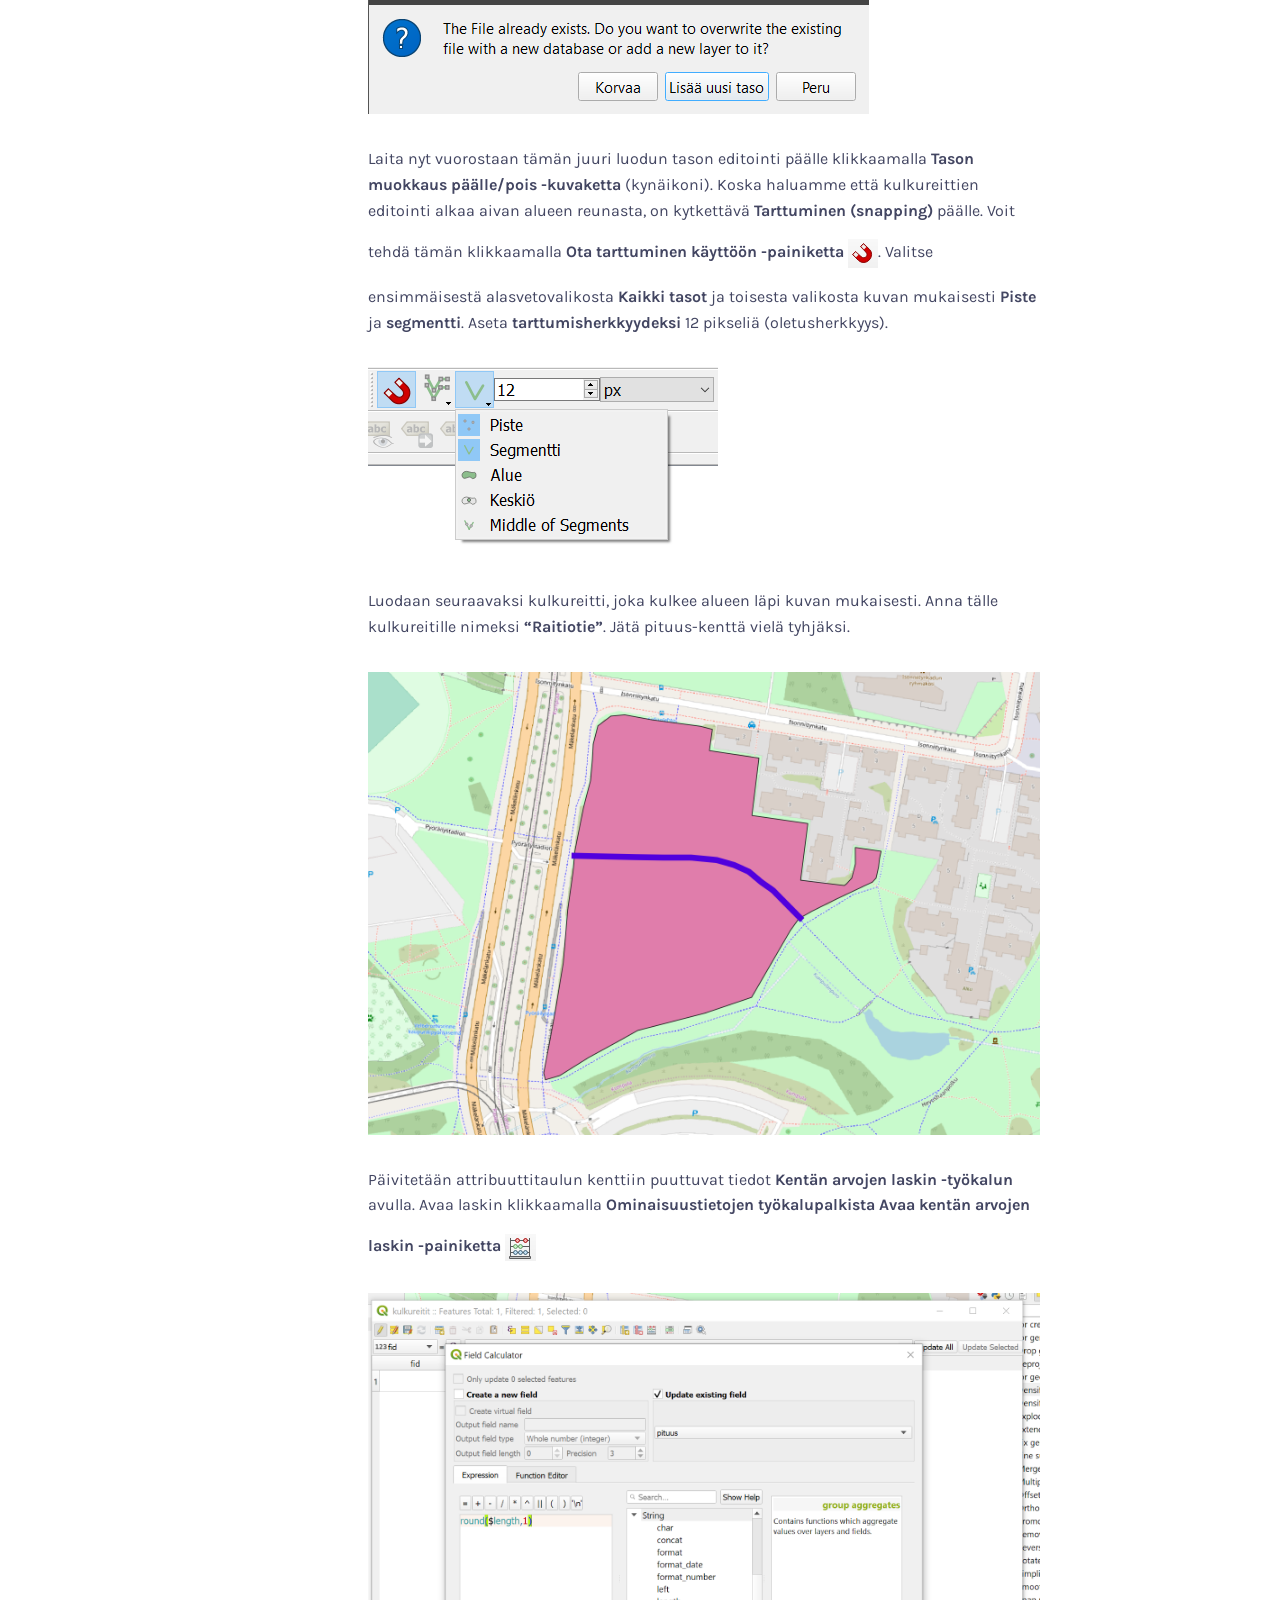
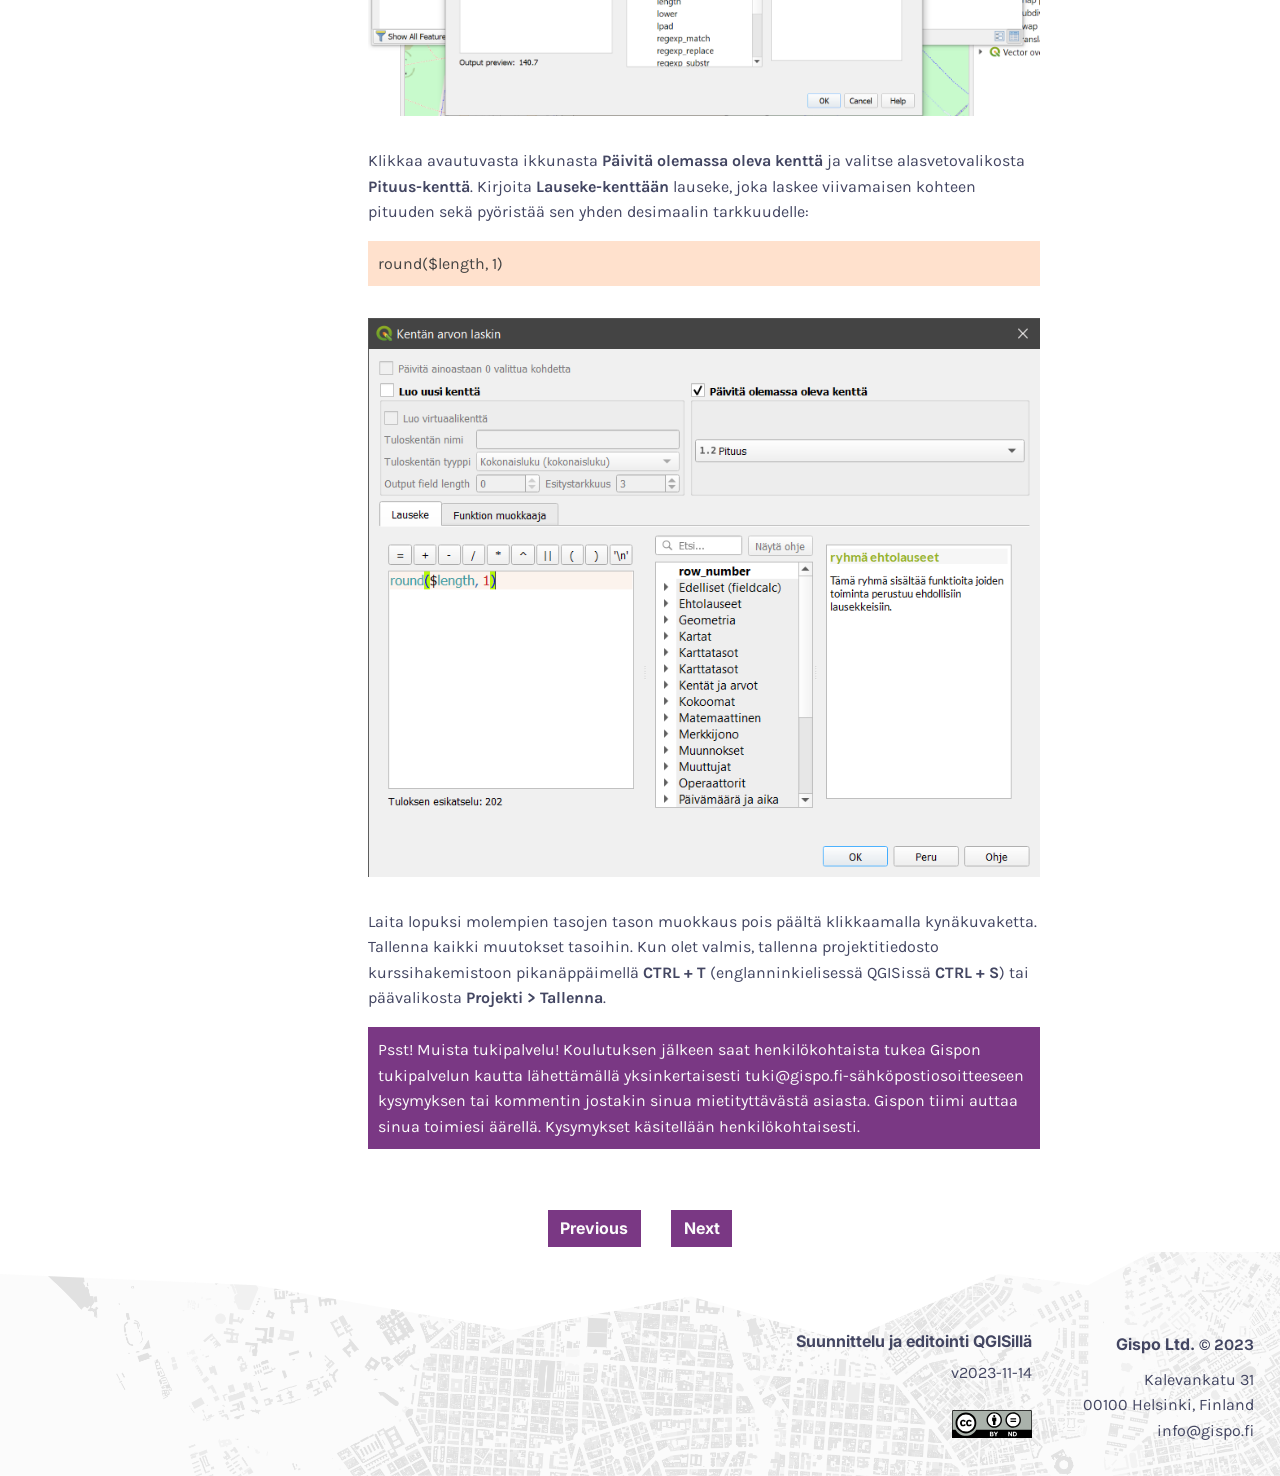
==== commit 89d02b19: "Automatic: Update docs" ====
--- a/docs/2-harjoitus-1-digitoinnin-perusteet.html
+++ b/docs/2-harjoitus-1-digitoinnin-perusteet.html
@@ -16,7 +16,7 @@
 
 <meta name="author" content="Gispo Oy." />
 
-<meta name="date" content="2023-08-10" />
+<meta name="date" content="2023-11-14" />
 
 
 <meta name="description" content="2 Harjoitus 1: Digitoinnin perusteet | Suunnittelu ja editointi QGISillä">
@@ -247,7 +247,7 @@
 
 <div class="footer-info">
 <h5 class="footer-title">Suunnittelu ja editointi QGISillä</h5>
-<span class="footer-version">v2023-08-10</span>
+<span class="footer-version">v2023-11-14</span>
 <div class="license"><img src="img/by-nd.svg" width="80px" alt="CC-BY-ND"></div>
 </div>
 
